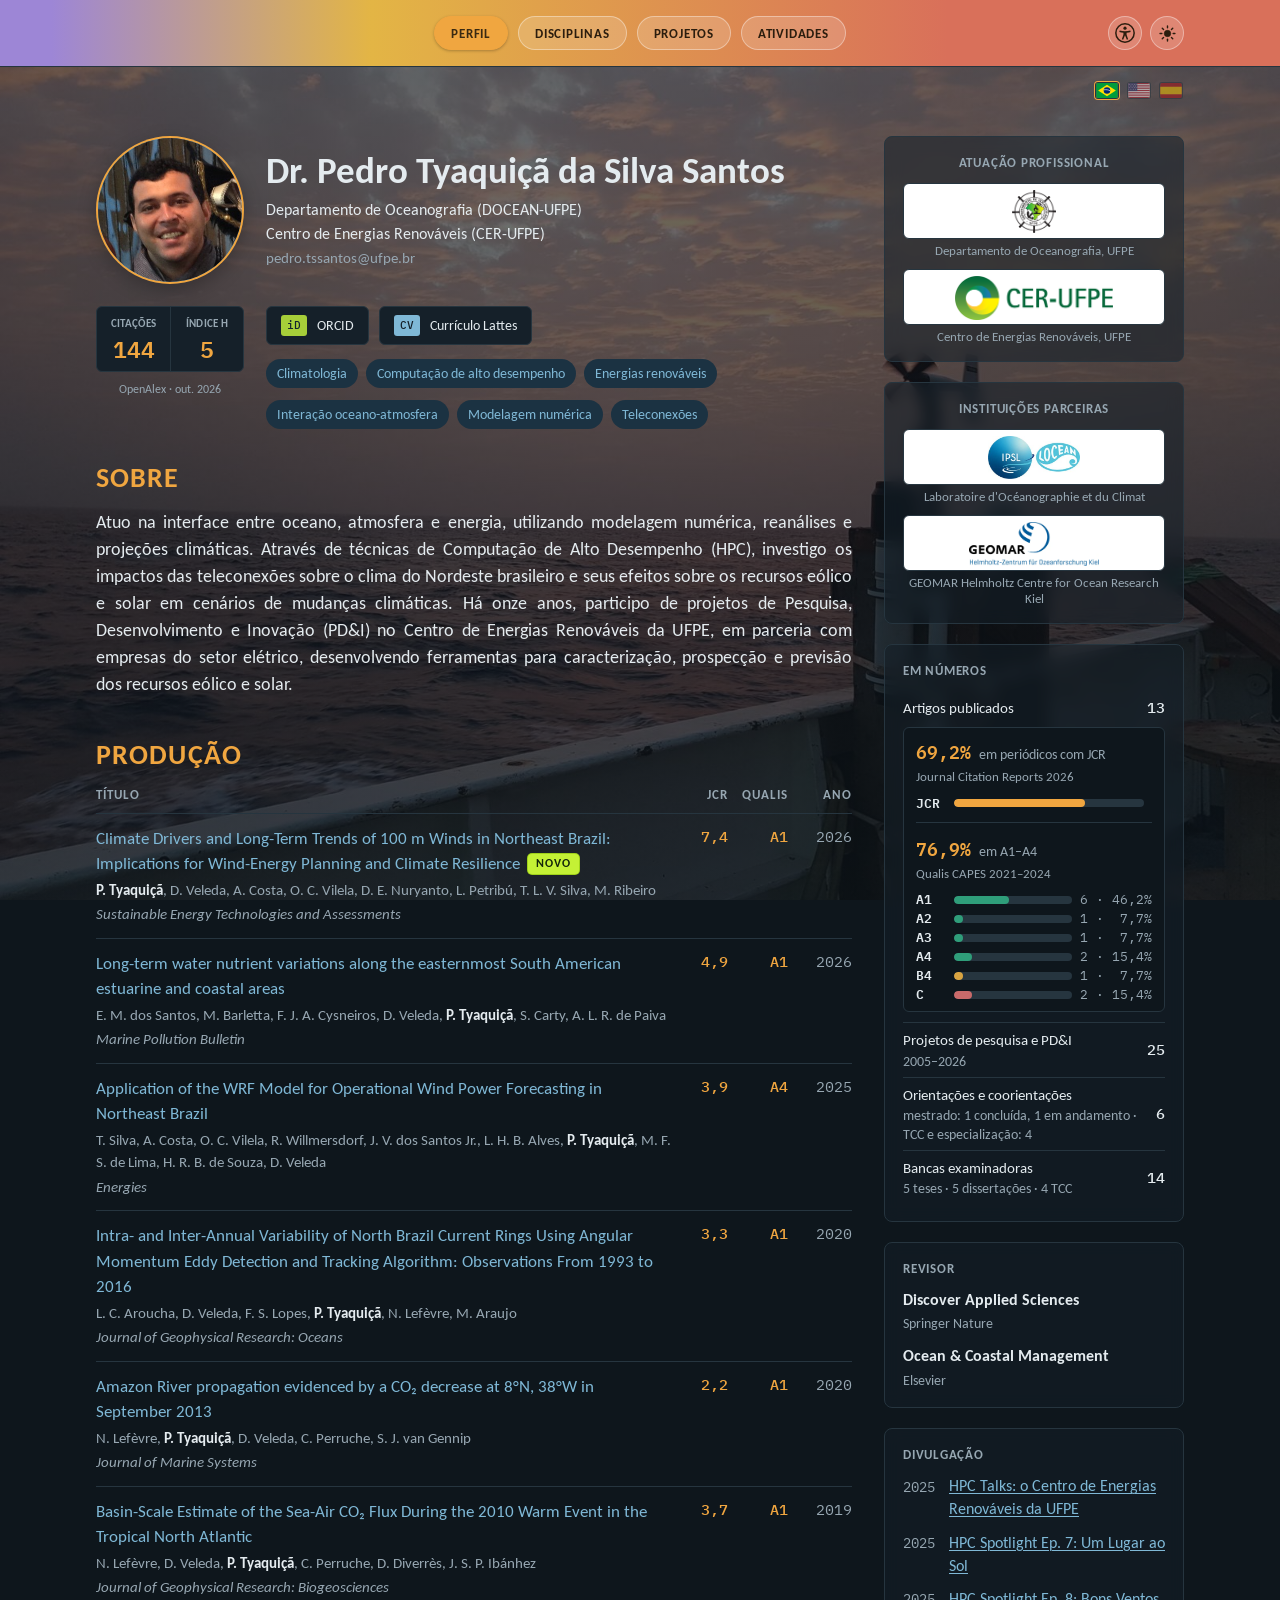
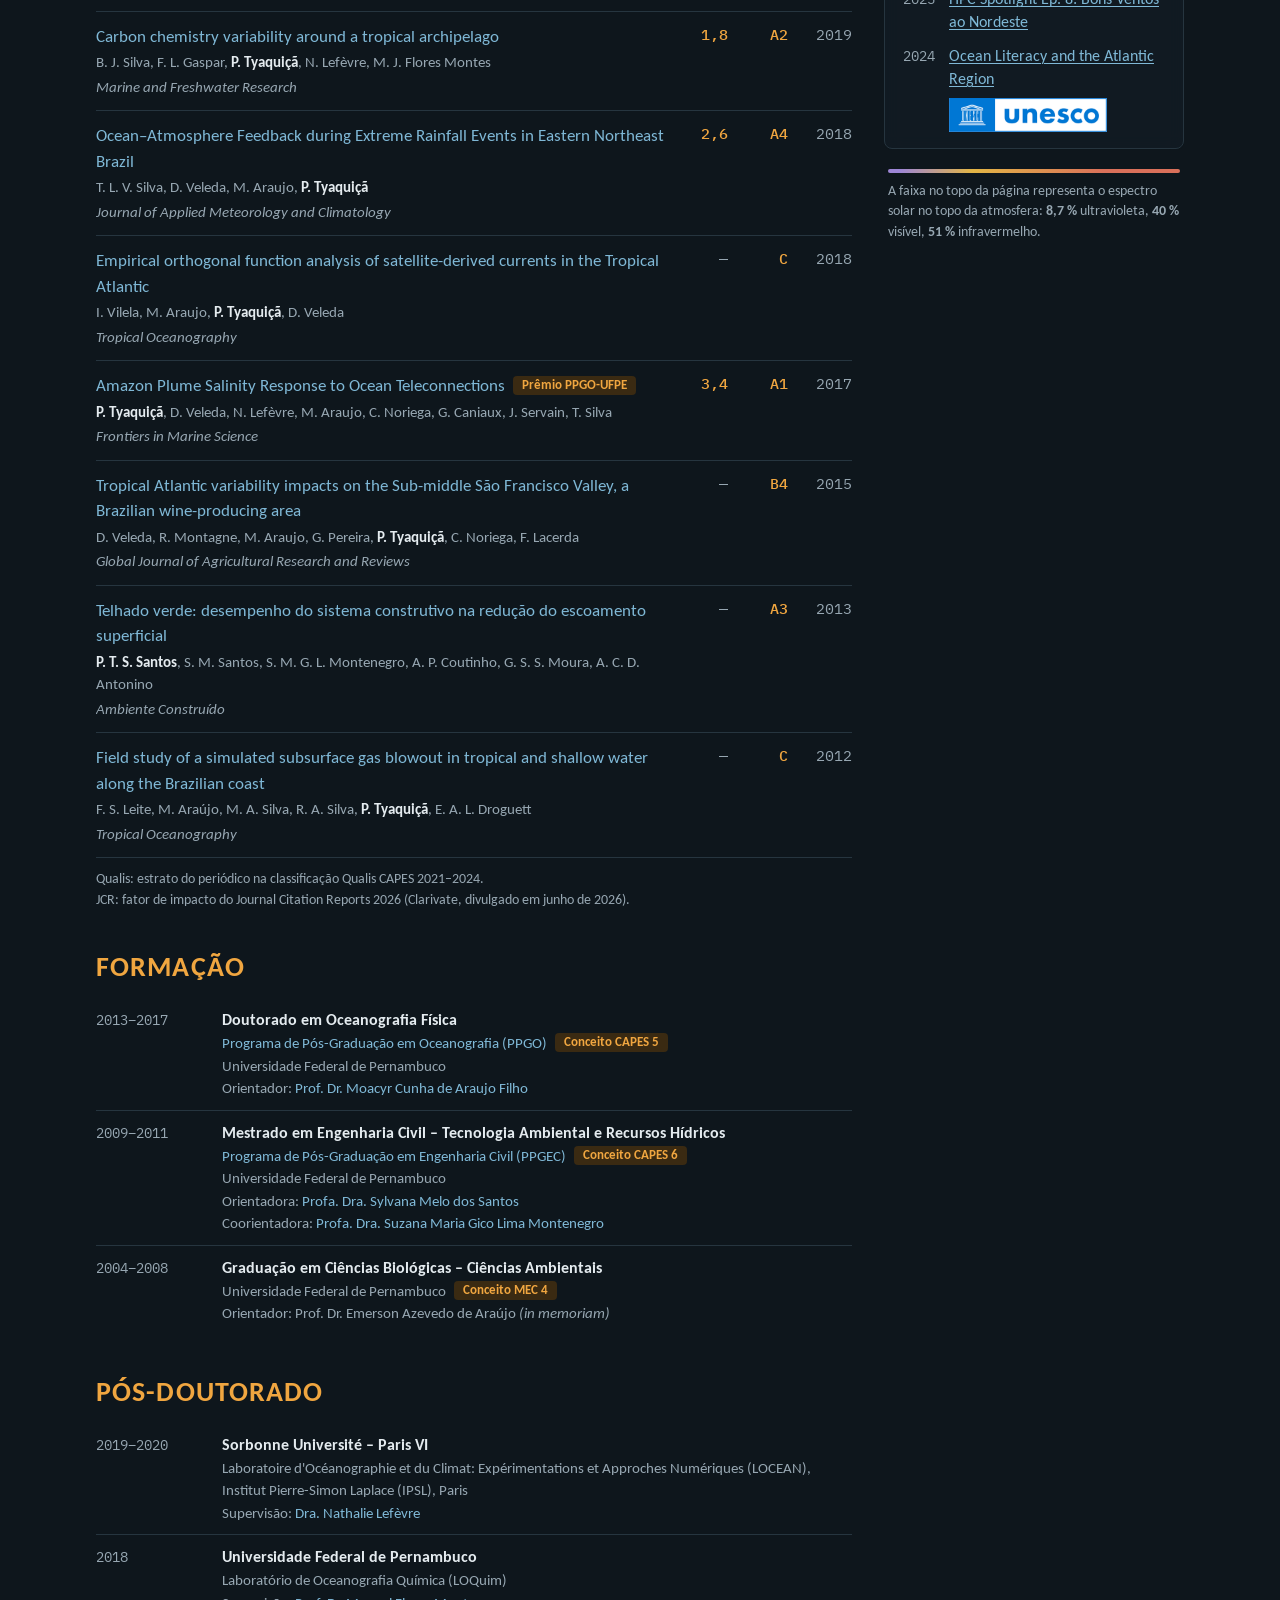
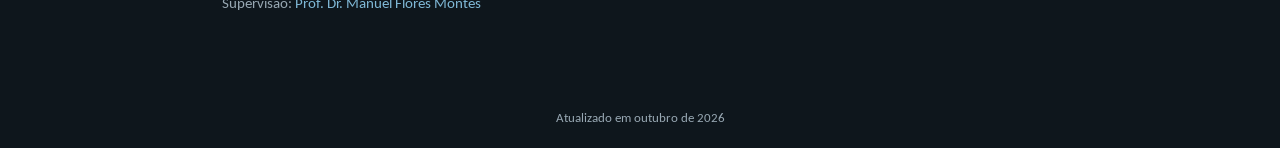
==== index.html @ 47ad3d4e "Perfil: título Dr. no nome Co-Authored-By: Claude Sonnet 5.5 <noreply@anthropic.com> Claude-Session:" ====
<!doctype html>
<html lang="pt-BR">
<head>
<meta charset="utf-8">
<meta name="viewport" content="width=device-width,initial-scale=1,viewport-fit=cover">
<meta name="description" content="Perfil acadêmico de Pedro Tyaquiçã: produção, disciplinas, projetos e atividades.">
<style>html{color-scheme:light}:root{padding-top:env(safe-area-inset-top,0px);padding-bottom:env(safe-area-inset-bottom,0px)}body{margin:0;font:14px system-ui,-apple-system,"Segoe UI",sans-serif}img{max-width:100%}[hidden]{display:none!important}</style>
<title>Pedro Tyaquiçã | UFPE</title>
<link rel="icon" type="image/svg+xml" href='data:image/svg+xml,<svg xmlns="http://www.w3.org/2000/svg" viewBox="0 0 64 64"><rect width="64" height="64" rx="14" fill="%230e161c"/><g stroke="%23f2a33a" stroke-width="4" stroke-linecap="round"><path d="M32 6v8M32 50v8M6 32h8M50 32h8M13.6 13.6l5.7 5.7M44.7 44.7l5.7 5.7M13.6 50.4l5.7-5.7M44.7 19.3l5.7-5.7"/></g><circle cx="32" cy="32" r="12" fill="%23f2a33a"/></svg>'>
<link rel="preconnect" href="https://fonts.googleapis.com">
<link rel="stylesheet" href="https://fonts.googleapis.com/css2?family=Carlito:ital,wght@0,400;0,700;1,400&family=IBM+Plex+Mono:wght@400;500&display=swap">
<style>
/* Layout: perfil acadêmico em duas colunas (conteúdo + coluna de números), barra superior com duas vistas; a faixa do espectro solar é a única marca visual. */
:root{
  --bg:#f5f7f8; --surface:#ffffff; --ink:#13222e; --muted:#566673; --line:#dbe2e6;
  --ocean:#14506e; --ocean-soft:#e3eef3; --sun:#b86a00; --sun-soft:#fbefdc;
  --uv:#6b4fa3; --vis:#d9a21b; --ir:#b8452e;
  --f-display:Calibri, Carlito, "Segoe UI", system-ui, sans-serif;
  --f-body:Calibri, Carlito, "Segoe UI", system-ui, sans-serif;
  --f-mono:"IBM Plex Mono", ui-monospace, "SFMono-Regular", Menlo, monospace;
}
@media (prefers-color-scheme: dark){:root:not([data-theme="light"]){
  --bg:#0e161c; --surface:#152029; --ink:#e4ebef; --muted:#97a7b2; --line:#26353f;
  --ocean:#7fb8d6; --ocean-soft:#1b3242; --sun:#f0a640; --sun-soft:#3a2a12;
  --uv:#9d86d6; --vis:#e3b545; --ir:#d9705a; color-scheme:dark}}
:root[data-theme="dark"]{
  --bg:#0e161c; --surface:#152029; --ink:#e4ebef; --muted:#97a7b2; --line:#26353f;
  --ocean:#7fb8d6; --ocean-soft:#1b3242; --sun:#f0a640; --sun-soft:#3a2a12;
  --uv:#9d86d6; --vis:#e3b545; --ir:#d9705a; color-scheme:dark}

*{box-sizing:border-box}
body{background:var(--bg);color:var(--ink);font-family:var(--f-body);font-size:16px;line-height:1.5}
/* plano de fundo: foto do anemômetro ao entardecer (Thalassa), sob véu da cor de fundo para manter a leitura */
html::before{content:"";position:fixed;inset:0;z-index:-1;pointer-events:none;background:linear-gradient(color-mix(in srgb,var(--bg) 58%,transparent),color-mix(in srgb,var(--bg) 72%,transparent)),url(imagens/pirata-fr29/10-vento.jpg) center/cover no-repeat}
:root[data-contrast="high"]::before{display:none}
@media print{html::before{display:none}}
body::before{content:"";position:fixed;inset:0 0 auto;height:env(safe-area-inset-top,0px);z-index:10;background:var(--surface)}
a{color:var(--ocean);text-decoration-thickness:1px;text-underline-offset:2px}
a:focus-visible,button:focus-visible{outline:2px solid var(--sun);outline-offset:2px;border-radius:3px}
.wrap{max-width:1120px;margin:0 auto;padding-left:max(16px,env(safe-area-inset-left,0px));padding-right:max(16px,env(safe-area-inset-right,0px))}

/* barra */
.bar{position:relative;z-index:5;background:linear-gradient(90deg,var(--uv) 0%,var(--uv) 4%,var(--vis) 29%,var(--ir) 74%,var(--ir) 100%);border-bottom:1px solid var(--line)}
.bar .spectrum{display:none}
.bar .wrap{padding-block:6px}
nav a,.theme-btn{box-shadow:0 1px 3px rgba(0,0,0,.25)}
.bar .wrap{position:relative;display:flex;align-items:center;justify-content:center;gap:20px;min-height:56px;flex-wrap:wrap}
.brand{font-family:var(--f-display);font-weight:600;font-size:17px;color:var(--ink);text-decoration:none;margin-right:auto}
.brand small{font-family:var(--f-body);font-weight:400;color:var(--muted);font-size:13px;margin-left:8px}
nav{display:flex;flex-wrap:wrap;justify-content:center;gap:8px 10px;padding-block:10px}
nav a{height:34px;display:inline-flex;align-items:center;padding:0 16px;line-height:1;border-radius:999px;border:1px solid transparent;background:var(--sun-soft);color:var(--sun);text-decoration:none;font-weight:700;font-size:13px;letter-spacing:.06em;text-transform:uppercase;transition:background .15s,border-color .15s,color .15s}
nav a:hover{border-color:var(--sun)}
nav a:not([aria-current="page"]){background:rgba(255,255,255,.16);border-color:rgba(255,255,255,.38);color:#2b1d0e;box-shadow:none}
nav a:not([aria-current="page"]):hover{background:rgba(255,255,255,.32);border-color:rgba(255,255,255,.6)}
nav a[aria-current="page"]{background:var(--sun);border-color:var(--sun);color:var(--sun-soft)}
nav a[aria-current="page"]:hover{color:var(--sun-soft)}
.spectrum{display:flex;height:8px;background:linear-gradient(90deg,var(--uv) 0%,var(--uv) 4%,var(--vis) 29%,var(--ir) 74%,var(--ir) 100%)}
.spectrum i{visibility:hidden}
.spectrum i{display:block}
.spectrum .uv{flex:8.7;background:var(--uv)} .spectrum .vis{flex:40;background:var(--vis)} .spectrum .ir{flex:51.3;background:var(--ir)}

main{padding-block:36px 64px}
@media (max-width:520px){main{padding-block:36px 48px}}
.grid{display:grid;grid-template-columns:minmax(0,1fr) 300px;gap:32px;align-items:start}
@media (max-width:860px){.grid{grid-template-columns:1fr}}
section+section{margin-top:36px}
h1,h2,h3{font-family:var(--f-display);text-wrap:balance;margin:0}
h2{font-size:21px;font-weight:600;padding-bottom:8px;margin-bottom:14px}
.eyebrow{font-size:11.5px;letter-spacing:.09em;text-transform:uppercase;color:var(--muted);font-weight:600}

/* cabeçalho do perfil */
.head{display:grid;grid-template-columns:148px minmax(0,1fr);column-gap:22px;row-gap:22px;align-items:start}
.avatar-col,.head-txt{display:contents}
.avatar{grid-column:1;grid-row:1;justify-self:center}
.head-name{grid-column:2;grid-row:1;min-width:0;align-self:center}
.cites-col{grid-column:1;grid-row:2;display:grid;gap:8px;justify-items:center;align-content:start}
.head-links{grid-column:2;grid-row:2;min-width:0}
.avatar{width:144px;height:144px;margin:2px;border-radius:50%;box-shadow:0 0 0 2px var(--sun),0 6px 18px 2px rgba(0,0,0,.25);background:var(--ocean);color:var(--surface);display:grid;place-items:center;font-family:var(--f-display);font-size:40px;font-weight:600;letter-spacing:.02em}
.head-txt{min-width:0}
.avatar{overflow:hidden}
.avatar img{width:100%;height:100%;object-fit:cover;display:block}

.cites{margin:0;display:grid;grid-template-columns:1fr 1fr;width:100%;border:1px solid var(--line);border-radius:6px;background:var(--surface)}
.cites div{display:grid;justify-items:center;gap:2px;padding:9px 8px 8px}
.cites div+div{border-left:1px solid var(--line)}
.cites dt{font-size:11px;letter-spacing:.03em;white-space:nowrap;text-transform:uppercase;color:var(--muted);font-weight:600}
.cites dd{margin:0;font-family:var(--f-mono);font-size:23px;font-weight:600;font-variant-numeric:tabular-nums;color:var(--sun);line-height:1.25}
.cites-src{font-size:12px;color:var(--muted);text-decoration:none}
.cites-src:hover{color:var(--ocean);text-decoration:underline}
.head h1{font-size:37px;font-weight:600;line-height:1.15}
.aff{color:var(--ink);margin-top:6px}
.verif{color:var(--muted);font-size:14.5px;margin-top:2px}
.chips{display:flex;flex-wrap:wrap;gap:6px 8px;margin-top:14px}
.chip{font-size:14px;color:var(--ocean);background:var(--ocean-soft);padding:3px 10px;border-radius:999px;text-decoration:none;border:1px solid transparent;transition:border-color .15s}
a.chip:hover{border-color:var(--ocean)}
.ids{display:flex;flex-wrap:wrap;gap:10px;margin-top:0}
section.about{margin-top:28px}
.ids .idbtn{justify-content:flex-start;min-width:0}
.ids .idbtn code{overflow:hidden;text-overflow:ellipsis;white-space:nowrap}
@media (max-width:620px){.ids{flex-wrap:wrap}}
.idbtn{display:inline-flex;align-items:center;gap:10px;padding:8px 14px;border:1px solid var(--line);border-radius:6px;background:var(--surface);text-decoration:none;color:var(--ink);font-size:14px;font-weight:500}
.idbtn:hover{border-color:var(--ocean)}
.idbtn .tag{font-family:var(--f-mono);font-size:11px;font-weight:500;padding:2px 6px;border-radius:3px;background:var(--ocean);color:var(--surface)}
.idbtn .tag.orcid{background:#a6ce39;color:#13222e}
.idbtn code{font-family:var(--f-mono);font-size:12.5px;color:var(--muted)}
@media (max-width:520px){.head{grid-template-columns:1fr;row-gap:16px}.avatar,.head-name,.cites-col,.head-links{grid-column:1;grid-row:auto}.avatar{order:1}.head-name{order:2}.cites-col{order:3}.head-links{order:4}.cites-col{justify-items:start;width:180px}.avatar{flex-basis:104px;width:104px;height:104px;font-size:30px;justify-self:start}.head h1{font-size:26.5px}}

.about{max-width:none}
.about p{margin:0 0 12px;font-size:18px;line-height:1.5;text-align:justify;hyphens:auto;-webkit-hyphens:auto}

/* publicações */
.pubs{width:100%;border-collapse:collapse}
.pubs th{font-size:12.5px;letter-spacing:.08em;text-transform:uppercase;color:var(--muted);text-align:left;font-weight:600;padding:0 0 8px;border-bottom:1px solid var(--line)}
.pubs th.yr,.pubs td.yr{text-align:right;width:64px}
.pubs th.jcr,.pubs td.jcr{text-align:right;width:56px}
.pubs td.jcr{font-family:var(--f-mono);font-variant-numeric:tabular-nums;font-weight:500;color:var(--sun);font-size:15px;padding-left:12px}
.nojcr{color:var(--muted);font-weight:400}
.jcr-note{font-size:14px;color:var(--muted);margin:10px 0 0}
.pubs td{padding:12px 0;border-bottom:1px solid var(--line);vertical-align:top}
.pubs td.yr{font-family:var(--f-mono);font-variant-numeric:tabular-nums;color:var(--muted);font-size:15px;padding-left:12px}
.pt{font-weight:500;color:var(--ocean);text-decoration:none;font-size:17px}
.pt:hover{text-decoration:underline}
.pa,.pv{font-size:15px;color:var(--muted);margin-top:2px}
.pa b{color:var(--ink);font-weight:600}
.pv em{font-style:italic}
.doi{font-family:var(--f-mono);font-size:13px;color:var(--muted);text-decoration:none}
.doi:hover{color:var(--ocean);text-decoration:underline}
.badge.new{background:#c4f135;color:#14260a;font-weight:700;box-shadow:0 0 0 1px #9fd11a;font-size:11.5px;letter-spacing:.08em;padding:2px 8px}
@media (prefers-reduced-motion:no-preference){.badge.new{animation:blinkNew 1.4s steps(1,end) infinite}}
@keyframes blinkNew{0%{background:#c4f135;color:#14260a}50%{background:#14260a;color:#c4f135}}
.btn-fotos{justify-self:start;display:inline-block;margin-top:4px;font-size:11px;font-weight:600;letter-spacing:.04em;text-transform:uppercase;text-decoration:none;padding:1px 8px;border-radius:999px;background:var(--sun-soft);color:var(--sun)}
.btn-fotos:hover,.btn-fotos:focus-visible{background:var(--sun);color:var(--surface)}
.badge{display:inline-block;font-size:12.5px;line-height:1.35;font-weight:600;color:var(--sun);background:var(--sun-soft);padding:1px 9px;border-radius:4px;margin-left:8px;vertical-align:2px;white-space:nowrap}

/* lateral */
aside{display:grid;gap:20px}
.box{background:var(--surface);border:1px solid var(--line);border-radius:8px;padding:16px 18px}
aside .box{background:color-mix(in srgb,var(--surface) 55%,transparent);-webkit-backdrop-filter:blur(8px);backdrop-filter:blur(8px)}
:root[data-contrast="high"] aside .box{background:var(--surface);-webkit-backdrop-filter:none;backdrop-filter:none}
main .course,main .plan,main .pstats div,main .plan-nav button{background:color-mix(in srgb,var(--surface) 55%,transparent);-webkit-backdrop-filter:blur(8px);backdrop-filter:blur(8px)}
main .plan-nav button[aria-pressed="true"],main .plan-nav button[aria-selected="true"],main .plan-nav button.on,main .plan-nav button.active{background:color-mix(in srgb,var(--surface) 80%,transparent)}
:root[data-contrast="high"] main .course,:root[data-contrast="high"] main .plan,:root[data-contrast="high"] main .pstats div,:root[data-contrast="high"] main .plan-nav button{background:var(--surface);-webkit-backdrop-filter:none;backdrop-filter:none}
.box h3{font-family:var(--f-body);font-size:13px;letter-spacing:.06em;text-transform:uppercase;color:var(--muted);font-weight:600;margin-bottom:10px}
.nums{width:100%;border-collapse:collapse;font-size:15px}
.nums td{padding:6px 0;border-top:1px solid var(--line)}
.nums tr:first-child td{border-top:0}
.nums td.n{text-align:right;font-family:var(--f-mono);font-variant-numeric:tabular-nums;font-weight:500;color:var(--ink)}
.nums .d{color:var(--muted);font-size:13.5px;display:block;padding-top:1px;line-height:1.35}
.orgs{display:grid;grid-template-columns:repeat(2,minmax(0,1fr));gap:10px}
.org{display:grid;gap:4px;align-content:start;min-width:0;text-decoration:none;color:inherit}
.org-wide{grid-column:1 / -1}
.orgs-stack{grid-template-columns:1fr}
.org .logo{transition:border-color .15s}
a.org:hover .logo{border-color:var(--ocean)}
a.org:hover span{color:var(--ocean)}
.org .logo{height:56px;border:1px solid var(--line);border-radius:6px;display:grid;place-items:center;font-family:var(--f-mono);font-size:12.5px;font-weight:500;color:var(--ocean);background:var(--bg);padding:6px;text-align:center}
.org .logo.has-img{background:#ffffff}
.org .logo img{max-height:44px;max-width:100%;object-fit:contain}
.org span{font-size:12.5px;color:var(--muted);line-height:1.3;text-align:center}
.box:has(.orgs) h3{text-align:center}
.spec-note{font-size:14px;color:var(--muted);margin:0;padding-inline:4px;line-height:1.45}
.spec-mini{display:block;height:4px;border-radius:2px;margin-bottom:8px;background:linear-gradient(90deg,var(--uv) 0%,var(--uv) 4%,var(--vis) 29%,var(--ir) 74%,var(--ir) 100%)}
.spec-note b{font-weight:600}
.list{list-style:none;margin:0;padding:0;display:grid;gap:10px;font-size:15.5px}
.list li{display:grid;grid-template-columns:auto 1fr;gap:2px 14px;align-items:baseline}
.list .y{font-family:var(--f-mono);font-size:13.5px;color:var(--muted);font-variant-numeric:tabular-nums;min-width:0}
.list .s{color:var(--muted);font-size:14px;grid-column:2}

.tl{list-style:none;margin:0;padding:0;display:grid;gap:0}
.tl li{display:grid;grid-template-columns:110px minmax(0,1fr);gap:16px;padding:10px 0;border-top:1px solid var(--line)}
.tl li:first-child{border-top:0}
.tl .y{font-family:var(--f-mono);font-size:14px;color:var(--muted);font-variant-numeric:tabular-nums;padding-top:2px}
.tl b{font-weight:600}
.tl a.sup{color:var(--ocean);text-decoration:none}
.tl a.sup:hover{text-decoration:underline}
.tl span{display:block;color:var(--muted);font-size:15px}
@media (max-width:520px){.tl li{grid-template-columns:1fr;gap:2px}}

/* disciplinas */
.intro{max-width:70ch;color:var(--muted);margin:-4px 0 18px}
.courses{display:grid;grid-template-columns:minmax(0,1fr);gap:16px;align-items:start}
@media (max-width:760px){.courses{grid-template-columns:1fr}}
.course{background:var(--surface);border:1px solid var(--line);border-radius:8px;padding:18px 20px;display:flex;flex-direction:column;gap:10px;min-width:0}
.ctop{display:flex;justify-content:space-between;gap:12px;align-items:baseline;flex-wrap:wrap}
.code{font-family:var(--f-mono);font-size:12.5px;font-weight:500;color:var(--ocean)}
.ch{font-family:var(--f-mono);font-size:12px;color:var(--muted)}
.course h3{font-size:19px;font-weight:600;line-height:1.25}
.where{font-size:13px;color:var(--muted)}
.lbl{font-size:12px;letter-spacing:.09em;text-transform:uppercase;color:var(--muted);font-weight:600;margin-bottom:3px}
.course p{margin:0;font-size:16px}
.terms{display:flex;flex-wrap:wrap;gap:6px}
.term{font-family:var(--f-mono);font-size:13px;padding:2px 8px;border:1px solid var(--line);border-radius:4px;color:var(--ink);font-variant-numeric:tabular-nums}
.refs{margin:0;padding-left:18px;font-size:15px;color:var(--muted);display:grid;gap:4px}
.refs i{color:var(--ink)}
.ext{display:grid;gap:0}
.ext li{list-style:none}
.ext-list{margin:0;padding:0}
.ext-list li{display:grid;grid-template-columns:minmax(0,1fr) auto;gap:4px 16px;padding:12px 0;border-top:1px solid var(--line);list-style:none}
.ext-list li:first-child{border-top:0}
.ext-list b{font-weight:600}
.ext-list span{color:var(--muted);font-size:13.5px;grid-column:1}
.ext-list .ch{grid-row:1 / span 2;grid-column:2;align-self:center}

/* planos de aula */
.plans{display:grid;grid-template-columns:260px minmax(0,1fr);gap:24px;align-items:start}
@media (max-width:820px){.plans{grid-template-columns:1fr}}
.plan-nav{display:grid;gap:6px}
.plan-nav button{all:unset;cursor:pointer;display:grid;gap:2px;padding:12px 14px;border-radius:6px;border:1px solid var(--line);background:var(--surface);font-size:14px;font-weight:500;color:var(--ink);line-height:1.3}
.plan-nav button span{font-size:12px;color:var(--muted);font-weight:400}
.plan-nav button[aria-selected="true"]{border-color:var(--sun);box-shadow:inset 3px 0 0 var(--sun)}
.plan-nav button:focus-visible{outline:2px solid var(--sun);outline-offset:2px}
.plan{background:var(--surface);border:1px solid var(--line);border-radius:8px;padding:22px 24px;display:grid;gap:18px;min-width:0}
.plan h3{font-size:23px;font-weight:600;line-height:1.2}
.thread{font-size:14.5px;color:var(--ink);background:var(--ocean-soft);border-radius:6px;padding:12px 14px}
.thread b{color:var(--ocean)}
.items{margin:0;padding:0;list-style:none;display:grid;gap:10px;counter-reset:it}
.items li{display:grid;grid-template-columns:30px minmax(0,1fr);gap:10px;font-size:14.5px}
.items li::before{counter-increment:it;content:counter(it,upper-roman);font-family:var(--f-mono);font-size:12.5px;color:var(--sun);font-weight:500;padding-top:2px}
.two{display:grid;grid-template-columns:repeat(2,minmax(0,1fr));gap:18px}
@media (max-width:640px){.two{grid-template-columns:1fr}}
.eq{font-family:var(--f-mono);font-size:13px;display:grid;gap:6px}
.eq div{padding:6px 10px;border-left:2px solid var(--line);overflow-x:auto;white-space:nowrap}
.objs{margin:0;padding-left:18px;font-size:14.5px;display:grid;gap:4px}

.pstats{display:grid;grid-template-columns:repeat(4,minmax(0,1fr));gap:12px;max-width:760px}
@media (max-width:640px){.pstats{grid-template-columns:repeat(2,minmax(0,1fr))}}
.pstats div{background:var(--surface);border:1px solid var(--line);border-radius:8px;padding:12px 14px;display:grid;gap:2px}
.pstats b{font-family:var(--f-mono);font-size:24px;font-weight:500;font-variant-numeric:tabular-nums;color:var(--ocean)}
.pstats span{font-size:14px;color:var(--muted)}
.plist{list-style:none;margin:0;padding:0}
.plist li{display:grid;grid-template-columns:110px minmax(0,1fr);gap:4px 18px;padding:14px 0;border-top:1px solid var(--line)}
.plist li:first-child{border-top:0}
.plist .pv-y{font-family:var(--f-mono);font-size:14px;color:var(--muted);font-variant-numeric:tabular-nums;padding-top:2px}
.plist .pv-b{min-width:0;display:grid;gap:4px}
.plist .pv-t{font-weight:600;font-size:17px;line-height:1.35}
.plist .pv-t a{color:var(--ocean);text-decoration:none}
.plist .pv-t a:hover{text-decoration:underline}
.plist .pv-t small{font-family:var(--f-mono);font-weight:500;font-size:13px;color:var(--ocean);margin-right:6px}
.plist .pv-m{display:flex;flex-wrap:wrap;gap:6px 14px;font-size:14.5px;color:var(--muted)}
.plist .pv-m b{font-weight:600;color:var(--ink)}
.pill{font-size:11px;font-weight:600;letter-spacing:.04em;text-transform:uppercase;padding:1px 8px;border-radius:999px;background:var(--sun-soft);color:var(--sun);align-self:center}
@media (max-width:520px){.plist li{grid-template-columns:1fr}}
h3 .more{float:right;font-size:11.5px;letter-spacing:.02em;text-transform:none;font-weight:600;color:var(--ocean);text-decoration:none}
h3 .more:hover{text-decoration:underline}
.sticky-aside{position:sticky;top:24px}
@media (max-width:860px){.sticky-aside{position:static}}
.theme-btn{position:relative;display:inline-flex;align-items:center;gap:8px;padding:7px 14px;border-radius:999px;border:1px solid transparent;background:var(--sun-soft);color:var(--sun);font:inherit;font-size:12px;font-weight:700;letter-spacing:.06em;text-transform:uppercase;cursor:pointer}
.theme-btn:hover{border-color:var(--sun)}
.theme-btn{width:34px;height:34px;padding:0;justify-content:center}
.theme-btn svg{width:17px;height:17px;fill:currentColor;stroke:currentColor}
.theme-btn .i-moon{stroke:none}
.theme-btn .i-moon{display:none}
:root[data-theme="light"] .theme-btn .i-moon{display:block}
:root[data-theme="light"] .theme-btn .i-sun{display:none}
.theme-btn .lbl{position:absolute;width:1px;height:1px;overflow:hidden;clip:rect(0 0 0 0);white-space:nowrap}
@media (max-width:760px){.bar .wrap{flex-direction:column;gap:0;padding-bottom:8px}}
:root{--fz:1}
main.view,footer{zoom:var(--fz)}
.tools{position:absolute;right:max(16px,env(safe-area-inset-right,0px));top:50%;transform:translateY(-50%);display:flex;gap:8px;align-items:center}
.a11y{position:relative}
.a11y-btn{display:inline-flex;align-items:center;justify-content:center;width:34px;height:34px;padding:0;border-radius:999px;border:1px solid transparent;background:var(--sun-soft);color:var(--sun);font:inherit;font-size:12px;font-weight:700;letter-spacing:.06em;text-transform:uppercase;cursor:pointer;box-shadow:0 1px 3px rgba(0,0,0,.25)}
.a11y-btn svg{width:20px;height:20px;fill:currentColor}
.a11y-btn:hover,.a11y-btn[aria-expanded="true"]{border-color:var(--sun)}
.a11y-panel{position:absolute;top:calc(100% + 10px);right:0;z-index:20;min-width:240px;background:var(--surface);border:1px solid var(--line);border-radius:10px;padding:12px;display:grid;gap:8px;box-shadow:0 8px 24px rgba(0,0,0,.3)}
.a11y-panel[hidden]{display:none}
.a11y-row{display:flex;align-items:center;gap:6px}
.a11y-lbl{font-size:12px;font-weight:700;letter-spacing:.06em;text-transform:uppercase;color:var(--muted);margin-right:auto}
.a11y-panel button{font:inherit;font-size:14px;font-weight:600;color:var(--ink);background:var(--bg);border:1px solid var(--line);border-radius:6px;padding:7px 10px;cursor:pointer}
.a11y-row button{min-width:40px}
.a11y-panel button:hover{border-color:var(--ocean)}
.a11y-opt{text-align:left;display:flex;justify-content:space-between;align-items:center}
.a11y-opt::after{content:"Desligado";font-size:11px;font-weight:700;letter-spacing:.05em;text-transform:uppercase;color:var(--muted)}
.a11y-opt[aria-pressed="true"]{border-color:var(--ocean);background:var(--ocean-soft)}
.a11y-opt[aria-pressed="true"]::after{content:"Ligado";color:var(--ocean)}
.a11y-note{margin:0;font-size:12.5px;color:var(--muted)}
.speaking{outline:3px solid var(--sun);outline-offset:4px;border-radius:4px}
:root[data-contrast="high"][data-theme]{--bg:#000;--surface:#000;--ink:#fff;--muted:#f0f0f0;--line:#fff;--ocean:#ffe14d;--ocean-soft:#262000;--sun:#ffe14d;--sun-soft:#000;color-scheme:dark}
:root[data-contrast="high"] a{text-decoration:underline !important}
:root[data-contrast="high"] nav a,:root[data-contrast="high"] .a11y-btn,:root[data-contrast="high"] .theme-btn{border-color:#ffe14d}
:root[data-contrast="high"] .chip,:root[data-contrast="high"] .badge,:root[data-contrast="high"] .term,:root[data-contrast="high"] .pill{border:1px solid currentColor}
@media (max-width:760px){.tools{position:static;transform:none;margin-top:4px}.a11y-panel{right:auto;left:50%;transform:translateX(-50%)}}
.a11y-btn,.theme-btn{background:rgba(255,255,255,.16);border:1px solid rgba(255,255,255,.38);color:#2b1d0e;box-shadow:none;transition:background .15s,border-color .15s,color .15s}
.a11y-btn:hover,.theme-btn:hover{background:rgba(255,255,255,.32);border-color:rgba(255,255,255,.6)}
.a11y-btn[aria-expanded="true"]{background:rgba(255,255,255,.32);border-color:rgba(255,255,255,.6)}
.langbar{display:flex;justify-content:flex-end;padding-block:14px 0}
.langs{display:flex;gap:6px}
.lang{padding:0;border:2px solid transparent;border-radius:4px;background:none;cursor:pointer;line-height:0;opacity:.55;transition:opacity .15s,border-color .15s}
.lang svg{width:22px;height:15px;display:block;border-radius:2px;box-shadow:0 0 0 1px var(--line)}
.lang:hover{opacity:.9}
.lang[aria-pressed="true"]{opacity:1;border-color:var(--sun)}
:root[lang="en"] .a11y-opt::after{content:"Off"}:root[lang="en"] .a11y-opt[aria-pressed="true"]::after{content:"On"}
:root[lang="es"] .a11y-opt::after{content:"Apagado"}:root[lang="es"] .a11y-opt[aria-pressed="true"]::after{content:"Encendido"}
.dpill{font-size:11px;font-weight:700;letter-spacing:.05em;text-transform:uppercase;padding:2px 9px;border-radius:999px}
.pill-ob{background:var(--ocean-soft);color:var(--ocean)}
.pill-el{background:var(--sun-soft);color:var(--sun)}
.dmeta{display:flex;flex-wrap:wrap;gap:4px 14px;font-family:var(--f-mono);font-size:13px;color:var(--muted)}
.dpre{font-size:14.5px;color:var(--muted)}
.course .terms{margin-top:-4px}.dpre .lbl{display:inline;margin-right:6px}
.course p{text-align:justify;hyphens:auto}
.course details{border-top:1px solid var(--line);padding-top:8px}
.course summary{cursor:pointer;font-size:13px;font-weight:700;letter-spacing:.06em;text-transform:uppercase;color:var(--ocean);list-style:none}
.course summary::-webkit-details-marker{display:none}
.course summary::before{content:"+ ";font-family:var(--f-mono)}
.course details[open] summary::before{content:"− "}
.course details[open] summary{margin-bottom:8px}
.dcp{margin:0;padding-left:20px;font-size:15.5px;display:grid;gap:5px}
.course .refs{margin-bottom:8px}
.sec-logo{display:flex;align-items:center;gap:14px}
.sec-logo img{width:56px;height:56px;flex:0 0 56px}
.sec-logo img.logo-bg{background:#fff;border-radius:50%;padding:3px;object-fit:contain}
.pgroup{display:grid;gap:12px}
.pgroup+.pgroup{margin-top:28px}
.ptitle{font-family:var(--f-body);font-size:14px;font-weight:700;letter-spacing:.08em;text-transform:uppercase;color:var(--sun);display:flex;align-items:center;gap:12px;margin:0}

.dl-box ol.dl-list{list-style:none;margin:0;padding:0;display:grid;gap:8px}
.dl-list li{display:grid;grid-template-columns:auto minmax(0,1fr) auto;gap:4px 12px;align-items:center;padding:8px 0;border-top:1px solid var(--line)}
.dl-list li:first-child{border-top:0}
.dl-n{font-family:var(--f-mono);font-size:13px;color:var(--muted);white-space:nowrap}
.dl-t{font-size:15.5px;line-height:1.35}
.dl-btn{display:inline-flex;align-items:center;gap:6px;height:30px;padding:0 12px;border-radius:999px;background:var(--sun-soft);color:var(--sun);font-size:12px;font-weight:700;letter-spacing:.06em;text-transform:uppercase;text-decoration:none;border:1px solid transparent}
.dl-btn:hover{border-color:var(--sun)}
.dl-btn svg{width:15px;height:15px}
.dl-msg{display:block;font-size:12.5px;color:var(--muted)}
.dl-msg:empty{display:none}
@media (max-width:560px){.dl-list li{grid-template-columns:minmax(0,1fr) auto}.dl-n{grid-column:1 / -1}}
.grid.grid-full{grid-template-columns:minmax(0,1fr)}
.pubs th.ql,.pubs td.ql{text-align:right;width:60px}
.pubs td.ql{font-family:var(--f-mono);font-weight:500;color:var(--sun);font-size:15px;padding-left:12px}
.nums tr.qrow td{border-top:0;padding:2px 0 10px}
.qchart{background:var(--bg);border:1px solid var(--line);border-radius:6px;padding:10px 12px}
.qb-h{display:flex;align-items:baseline;gap:8px}
.qb-s{font-size:13px;color:var(--muted);margin:2px 0 10px}
.qb-h b{font-family:var(--f-mono);font-size:18px;font-weight:600;color:var(--sun)}
.qb-h span{font-size:14px;color:var(--muted)}
.qb{list-style:none;margin:0;padding:0;display:grid;gap:6px}
.qb li{display:grid;grid-template-columns:30px minmax(0,1fr) auto;align-items:center;gap:8px;font-size:13px;line-height:1}
.qb-l{font-family:var(--f-mono);font-weight:600;color:var(--ink)}
.qb-v{font-family:var(--f-mono);color:var(--muted);text-align:left;min-width:7.5ch;font-variant-numeric:tabular-nums;white-space:nowrap}
.qb-bar{height:8px;border-radius:999px;background:var(--line);overflow:hidden}
.qb-bar i{display:block;height:100%;border-radius:999px}
.qb-sep{height:1px;background:var(--line);margin:12px 0}
.qb-j{background:var(--sun)}
.qb-a{background:#2f9e7a}.qb-b{background:#d9a441}.qb-c{background:#c96a6a}
.list.noyr li{grid-template-columns:1fr}
.list.noyr .s{grid-column:1}
.chip-br{flex-basis:100%;height:0;margin-top:-6px}
.tl span .badge{display:inline-block;color:var(--sun);font-size:12.5px}
.badge.b-ocean{color:var(--ocean);background:var(--ocean-soft)}
.list .badge{font-size:12px;margin-left:6px}
.unesco-btn{display:block;width:max-content;margin-top:8px;line-height:0;border-radius:4px;transition:opacity .15s,box-shadow .15s}
.unesco-btn img{height:34px;width:auto;display:block;border-radius:0}
footer{padding-block:20px;color:var(--muted);font-size:13px}
footer .wrap{display:flex;justify-content:center}
@media (prefers-reduced-motion:no-preference){.view{animation:in .25s ease-out}@keyframes in{from{opacity:.4;transform:translateY(4px)}to{opacity:1;transform:none}}}
</style>
</head>
<body>

<script>
(function(){var t='dark';try{localStorage.removeItem('tema');var v=sessionStorage.getItem('tema');if(v==='light'||v==='dark')t=v;}catch(e){}document.documentElement.setAttribute('data-theme',t);try{if(localStorage.getItem('contraste')==='high')document.documentElement.setAttribute('data-contrast','high');var z=parseFloat(localStorage.getItem('zoom'));if(z>=0.85&&z<=1.5)document.documentElement.style.setProperty('--fz',z);}catch(e){}})();
</script>

<header class="bar">
  <div class="spectrum" aria-hidden="true"><i class="uv"></i><i class="vis"></i><i class="ir"></i></div>
  <div class="wrap">
    <nav aria-label="Seções">
      <a href="#perfil" data-view="perfil" aria-current="page">Perfil</a>
      <a href="#disciplinas" data-view="disciplinas">Disciplinas</a>
      <a href="#projetos" data-view="projetos">Projetos</a>
      <a href="#tecnicos" data-view="tecnicos">Atividades</a>
    </nav>
    <div class="tools">
    <div class="a11y">
      <button type="button" class="a11y-btn" id="a11y-btn" aria-expanded="false" aria-controls="a11y-panel" aria-label="Acessibilidade" title="Acessibilidade"><svg viewBox="0 0 24 24" aria-hidden="true"><circle cx="12" cy="12" r="11" fill="none" stroke="currentColor" stroke-width="1.8"/><circle cx="12" cy="6.2" r="1.9"/><path d="M5.6 9.1c2.1.6 4.2.9 6.4.9s4.3-.3 6.4-.9l.4 1.6c-1.6.5-3.2.8-4.9.9v2.4l1.9 5.6-1.6.6-2.2-5.4-2.2 5.4-1.6-.6 1.9-5.6v-2.4c-1.7-.1-3.3-.4-4.9-.9z"/></svg></button>
      <div class="a11y-panel" id="a11y-panel" role="group" aria-label="Opções de acessibilidade" hidden>
        <div class="a11y-row"><span class="a11y-lbl">Texto</span><button type="button" id="fz-minus" aria-label="Diminuir texto">A−</button><button type="button" id="fz-reset" aria-label="Tamanho padrão do texto">A</button><button type="button" id="fz-plus" aria-label="Aumentar texto">A+</button></div>
        <button type="button" class="a11y-opt" id="contrast-btn" aria-pressed="false">Alto contraste</button>
        <button type="button" class="a11y-opt" id="speak-btn" aria-pressed="false">Ouvir página</button>
        <p class="a11y-note" id="speak-note" hidden>Seu navegador não oferece leitura em voz alta. Use o leitor de tela do sistema (NVDA, VoiceOver ou TalkBack).</p>
      </div>
    </div>
    <button type="button" class="theme-btn" id="theme-btn" aria-label="Alternar tema claro e escuro"><svg class="i-moon" viewBox="0 0 24 24" aria-hidden="true"><path d="M20.5 14.6A8.5 8.5 0 0 1 9.4 3.5a8.5 8.5 0 1 0 11.1 11.1z"/></svg><svg class="i-sun" viewBox="0 0 24 24" aria-hidden="true"><circle cx="12" cy="12" r="4.5"/><g stroke-width="2" stroke-linecap="round"><line x1="12" y1="1.5" x2="12" y2="4"/><line x1="12" y1="20" x2="12" y2="22.5"/><line x1="1.5" y1="12" x2="4" y2="12"/><line x1="20" y1="12" x2="22.5" y2="12"/><line x1="4.6" y1="4.6" x2="6.4" y2="6.4"/><line x1="17.6" y1="17.6" x2="19.4" y2="19.4"/><line x1="4.6" y1="19.4" x2="6.4" y2="17.6"/><line x1="17.6" y1="6.4" x2="19.4" y2="4.6"/></g></svg><span class="lbl"></span></button>
    </div>
  </div>
</header>

<div class="wrap langbar">
  <div class="langs" role="group" aria-label="Idioma">
    <button type="button" class="lang" data-lang="pt" aria-pressed="true" aria-label="Português" title="Português"><svg viewBox="0 0 30 21" aria-hidden="true"><rect width="30" height="21" fill="#009c3b"/><path d="M15 2.4 27.4 10.5 15 18.6 2.6 10.5z" fill="#ffdf00"/><circle cx="15" cy="10.5" r="4.6" fill="#002776"/><path d="M10.6 9.6c3-.6 6.2-.2 8.9 1.4" stroke="#fff" stroke-width=".9" fill="none"/></svg></button>
    <button type="button" class="lang" data-lang="en" aria-pressed="false" aria-label="English" title="English"><svg viewBox="0 0 30 21" aria-hidden="true"><rect width="30" height="21" fill="#fff"/><g fill="#b22234"><rect width="30" height="1.62"/><rect y="3.23" width="30" height="1.62"/><rect y="6.46" width="30" height="1.62"/><rect y="9.69" width="30" height="1.62"/><rect y="12.92" width="30" height="1.62"/><rect y="16.15" width="30" height="1.62"/><rect y="19.38" width="30" height="1.62"/></g><rect width="12.6" height="11.3" fill="#3c3b6e"/><g fill="#fff"><circle cx="2.1" cy="2" r=".55"/><circle cx="5.3" cy="2" r=".55"/><circle cx="8.5" cy="2" r=".55"/><circle cx="11" cy="2" r=".55"/><circle cx="3.7" cy="4.2" r=".55"/><circle cx="6.9" cy="4.2" r=".55"/><circle cx="10" cy="4.2" r=".55"/><circle cx="2.1" cy="6.4" r=".55"/><circle cx="5.3" cy="6.4" r=".55"/><circle cx="8.5" cy="6.4" r=".55"/><circle cx="11" cy="6.4" r=".55"/><circle cx="3.7" cy="8.6" r=".55"/><circle cx="6.9" cy="8.6" r=".55"/><circle cx="10" cy="8.6" r=".55"/></g></svg></button>
    <button type="button" class="lang" data-lang="es" aria-pressed="false" aria-label="Español" title="Español"><svg viewBox="0 0 30 21" aria-hidden="true"><rect width="30" height="21" fill="#aa151b"/><rect y="5.25" width="30" height="10.5" fill="#f1bf00"/></svg></button>
  </div>
</div>

<!-- ===================== PERFIL ===================== -->
<main class="wrap view" id="v-perfil">
  <div class="grid">
    <div style="min-width:0">
      <section>
        <div class="head">
          <div class="avatar-col">
            <div class="avatar"><img src="[data-uri]" alt="Foto de Pedro Tyaquiçã"></div>
            <div class="cites-col">
            <dl class="cites">
              <div><dt>Citações</dt><dd>144</dd></div>
              <div><dt>Índice h</dt><dd>5</dd></div>
            </dl>
            <a class="cites-src" href="https://openalex.org/authors/orcid:0000-0002-7014-542X" target="_blank" rel="noopener">OpenAlex · out. 2026</a>
            </div>
          </div>
          <div class="head-txt">
            <div class="head-name">
            <h1>Dr. Pedro Tyaquiçã da Silva Santos</h1>
            <div class="aff">Departamento de Oceanografia (DOCEAN-UFPE)<br>Centro de Energias Renováveis (CER-UFPE)</div>
            <div class="verif">pedro.tssantos@ufpe.br</div>
            </div>
            <div class="head-links">
            <div class="ids">
              <a class="idbtn" href="https://orcid.org/0000-0002-7014-542X" target="_blank" rel="noopener"><span class="tag orcid">iD</span>ORCID</a>
              <a class="idbtn" href="http://lattes.cnpq.br/4388204367134405" target="_blank" rel="noopener"><span class="tag">CV</span>Currículo Lattes</a>
            </div>
            <div class="chips" aria-label="Áreas de pesquisa">
              <a class="chip" href="https://en.wikipedia.org/wiki/Climatology" target="_blank" rel="noopener" title="Wikipedia (em inglês)">Climatologia</a>
              <a class="chip" href="https://en.wikipedia.org/wiki/High-performance_computing" target="_blank" rel="noopener" title="Wikipedia (em inglês)">Computação de alto desempenho</a>
              <a class="chip" href="https://en.wikipedia.org/wiki/Renewable_energy" target="_blank" rel="noopener" title="Wikipedia (em inglês)">Energias renováveis</a>
              <span class="chip-br" aria-hidden="true"></span>
              <a class="chip" href="https://en.wikipedia.org/w/index.php?search=air%E2%80%93sea+interaction" target="_blank" rel="noopener" title="Wikipedia (em inglês)">Interação oceano-atmosfera</a>
              <a class="chip" href="https://en.wikipedia.org/wiki/Numerical_weather_prediction" target="_blank" rel="noopener" title="Wikipedia (em inglês)">Modelagem numérica</a>
              <a class="chip" href="https://en.wikipedia.org/wiki/Teleconnection" target="_blank" rel="noopener" title="Wikipedia (em inglês)">Teleconexões</a>
            </div>
            </div>
          </div>
        </div>
      </section>

      <section class="about" lang="pt-BR">
        <h2 style="border:0;padding:0;margin:4px 0 10px;font-size:28px;text-transform:uppercase;letter-spacing:.04em;color:var(--sun)">Sobre</h2>
        <p>Atuo na interface entre oceano, atmosfera e energia, utilizando modelagem numérica, reanálises e projeções climáticas. Através de técnicas de Computação de Alto Desempenho (HPC), investigo os impactos das teleconexões sobre o clima do Nordeste brasileiro e seus efeitos sobre os recursos eólico e solar em cenários de mudanças climáticas. Há onze anos, participo de projetos de Pesquisa, Desenvolvimento e Inovação (PD&amp;I) no Centro de Energias Renováveis da UFPE, em parceria com empresas do setor elétrico, desenvolvendo ferramentas para caracterização, prospecção e previsão dos recursos eólico e solar.</p>
      </section>

      <section>
        <h2 style="border:0;padding:0;margin:4px 0 10px;font-size:28px;text-transform:uppercase;letter-spacing:.04em;color:var(--sun)">Produção</h2>
        <div style="overflow-x:auto">
        <table class="pubs">
          <thead><tr><th>Título</th><th class="jcr">JCR</th><th class="ql">Qualis</th><th class="yr">Ano</th></tr></thead>
          <tbody id="pubs"></tbody>
        </table>
        </div>
        <p class="jcr-note">Qualis: estrato do periódico na classificação Qualis CAPES 2021–2024.<br>JCR: fator de impacto do Journal Citation Reports 2026 (Clarivate, divulgado em junho de 2026).</p>
      </section>

      <section>
        <h2 style="border:0;padding:0;margin:4px 0 10px;font-size:28px;text-transform:uppercase;letter-spacing:.04em;color:var(--sun)">Formação</h2>
        <ul class="tl">
          <li><div class="y">2013–2017</div><div><b>Doutorado em Oceanografia Física</b><span><a class="sup" href="https://www.ufpe.br/ppgo" target="_blank" rel="noopener">Programa de Pós-Graduação em Oceanografia (PPGO)</a><span class="badge">Conceito CAPES 5</span></span><span>Universidade Federal de Pernambuco</span><span>Orientador: <a class="sup" href="http://lattes.cnpq.br/3645486282001832" target="_blank" rel="noopener">Prof. Dr. Moacyr Cunha de Araujo Filho</a></span></div></li>
          <li><div class="y">2009–2011</div><div><b>Mestrado em Engenharia Civil – Tecnologia Ambiental e Recursos Hídricos</b><span><a class="sup" href="https://ppgec.com.br/" target="_blank" rel="noopener">Programa de Pós-Graduação em Engenharia Civil (PPGEC)</a><span class="badge">Conceito CAPES 6</span></span><span>Universidade Federal de Pernambuco</span><span>Orientadora: <a class="sup" href="http://lattes.cnpq.br/8105189048452016" target="_blank" rel="noopener">Profa. Dra. Sylvana Melo dos Santos</a></span><span>Coorientadora: <a class="sup" href="http://lattes.cnpq.br/7831378362627809" target="_blank" rel="noopener">Profa. Dra. Suzana Maria Gico Lima Montenegro</a></span></div></li>
          <li><div class="y">2004–2008</div><div><b>Graduação em Ciências Biológicas – Ciências Ambientais</b><span>Universidade Federal de Pernambuco<span class="badge">Conceito MEC 4</span></span><span>Orientador: Prof. Dr. Emerson Azevedo de Araújo <em>(in memoriam)</em></span></div></li>
        </ul>
      </section>

      <section>
        <h2 style="border:0;padding:0;margin:4px 0 10px;font-size:28px;text-transform:uppercase;letter-spacing:.04em;color:var(--sun)">Pós-doutorado</h2>
        <ul class="tl">
          <li><div class="y">2019–2020</div><div><b>Sorbonne Université – Paris VI</b><span>Laboratoire d'Océanographie et du Climat: Expérimentations et Approches Numériques (LOCEAN), Institut Pierre-Simon Laplace (IPSL), Paris</span><span>Supervisão: <a class="sup" href="https://orcid.org/0000-0002-1126-5528" target="_blank" rel="noopener">Dra. Nathalie Lefèvre</a></span></div></li>
          <li><div class="y">2018</div><div><b>Universidade Federal de Pernambuco</b><span>Laboratório de Oceanografia Química (LOQuim)</span><span>Supervisão: <a class="sup" href="https://orcid.org/0000-0002-8276-1780" target="_blank" rel="noopener">Prof. Dr. Manuel Flores Montes</a></span></div></li>
        </ul>
      </section>
    </div>

    <aside>
      <div class="box">
        <h3>Atuação profissional</h3>
        <div class="orgs orgs-stack">
          <a class="org" href="https://www.ufpe.br/docean" target="_blank" rel="noopener" title="Abrir site"><div class="logo has-img" data-org="docean"><img src="[data-uri]" alt="Departamento de Oceanografia da UFPE"></div><span>Departamento de Oceanografia, UFPE</span></a>
          <a class="org" href="https://cer.ufpe.br/" target="_blank" rel="noopener" title="Abrir site"><div class="logo has-img" data-org="cer"><img src="[data-uri]" alt="CER-UFPE"></div><span>Centro de Energias Renováveis, UFPE</span></a>
        </div>
      </div>

      <div class="box">
        <h3>Instituições parceiras</h3>
        <div class="orgs orgs-stack">
          <a class="org" href="https://www.locean.ipsl.fr" target="_blank" rel="noopener" title="Abrir site"><div class="logo has-img" data-org="locean"><img src="[data-uri]" alt="IPSL e LOCEAN"></div><span>Laboratoire d'Océanographie et du Climat</span></a>
          <a class="org org-wide" href="https://www.geomar.de" target="_blank" rel="noopener" title="Abrir site"><div class="logo has-img" data-org="geomar"><img src="[data-uri]" alt="GEOMAR Helmholtz Centre for Ocean Research Kiel"></div><span>GEOMAR Helmholtz Centre for Ocean Research Kiel</span></a>
        </div>
      </div>

      <div class="box">
        <h3>Em números</h3>
        <table class="nums">
          <tr><td>Artigos publicados</td><td class="n">13</td></tr>
          <tr class="qrow"><td colspan="2"><div class="qchart" role="img" aria-label="Distribuição Qualis dos 13 artigos: A1 6, A2 1, A3 1, A4 2, B4 1, C 2"><div class="qb-h"><b>69,2%</b><span>em periódicos com JCR</span></div><div class="qb-s">Journal Citation Reports 2026</div><ul class="qb"><li><span class="qb-l">JCR</span><span class="qb-bar"><i class="qb-j" style="width:69.2%"></i></span></li></ul><div class="qb-sep"></div><div class="qb-h"><b>76,9%</b><span>em A1–A4</span></div><div class="qb-s">Qualis CAPES 2021–2024</div><ul class="qb"><li><span class="qb-l">A1</span><span class="qb-bar"><i class="qb-a" style="width:46.2%"></i></span><span class="qb-v">6 · 46,2%</span></li><li><span class="qb-l">A2</span><span class="qb-bar"><i class="qb-a" style="width:7.7%"></i></span><span class="qb-v">1 ·  7,7%</span></li><li><span class="qb-l">A3</span><span class="qb-bar"><i class="qb-a" style="width:7.7%"></i></span><span class="qb-v">1 ·  7,7%</span></li><li><span class="qb-l">A4</span><span class="qb-bar"><i class="qb-a" style="width:15.4%"></i></span><span class="qb-v">2 · 15,4%</span></li><li><span class="qb-l">B4</span><span class="qb-bar"><i class="qb-b" style="width:7.7%"></i></span><span class="qb-v">1 ·  7,7%</span></li><li><span class="qb-l">C</span><span class="qb-bar"><i class="qb-c" style="width:15.4%"></i></span><span class="qb-v">2 · 15,4%</span></li></ul></div></td></tr>
          <tr><td>Projetos de pesquisa e PD&amp;I<span class="d">2005–2026</span></td><td class="n">25</td></tr>
          <tr><td>Orientações e coorientações<span class="d">mestrado: 1 concluída, 1 em andamento · TCC e especialização: 4</span></td><td class="n">6</td></tr>
          <tr><td>Bancas examinadoras<span class="d">5 teses · 5 dissertações · 4 TCC</span></td><td class="n">14</td></tr>
        </table>
      </div>


      <div class="box">
        <h3>Revisor</h3>
        <ul class="list noyr">
          <li><b>Discover Applied Sciences</b><span class="s">Springer Nature</span></li>
          <li><b>Ocean &amp; Coastal Management</b><span class="s">Elsevier</span></li>
        </ul>
      </div>
      <div class="box">
        <h3>Divulgação</h3>
        <ul class="list">
          <li><span class="y">2025</span><a href="https://www.youtube.com/watch?v=WwPEM4g8edA&amp;t=22s" target="_blank" rel="noopener">HPC Talks: o Centro de Energias Renováveis da UFPE</a></li>
          <li><span class="y">2025</span><a href="https://www.youtube.com/watch?v=inoS8ebe-6Y" target="_blank" rel="noopener">HPC Spotlight Ep. 7: Um Lugar ao Sol</a></li>
          <li><span class="y">2025</span><a href="https://www.youtube.com/watch?v=o-PYbaveBrk" target="_blank" rel="noopener">HPC Spotlight Ep. 8: Bons Ventos ao Nordeste</a></li>
          <li><span class="y">2024</span><span><a href="https://unesdoc.unesco.org/ark:/48223/pf0000391369.locale=en" target="_blank" rel="noopener">Ocean Literacy and the Atlantic Region</a><span class="unesco-btn"><img src="[data-uri]" alt="UNESCO" width="158" height="34"></span></span></li>
        </ul>
      </div>
      <p class="spec-note"><span class="spec-mini" aria-hidden="true"></span>A faixa no topo da página representa o espectro solar no topo da atmosfera: <b>8,7 %</b> ultravioleta, <b>40 %</b> visível, <b>51 %</b> infravermelho.</p>
    </aside>
  </div>
</main>

<!-- ===================== DISCIPLINAS ===================== -->
<main class="wrap view" id="v-disciplinas" hidden>
  <section>
    <h2 style="border:0;padding:0;margin:4px 0 10px;font-size:28px;text-transform:uppercase;letter-spacing:.04em;color:var(--sun)">Disciplinas</h2>
  </section>

  <section>
    <h2 class="sec-logo"><img src="[data-uri]" alt="Engenharia de Energias Renováveis, Sertânia, UFPE"><span>Engenharia de Energias Renováveis (Centro Acadêmico do Sertão)</span></h2>
    <div class="pgroup">
      <h3 class="ptitle">1º período</h3>
      <div class="courses">
      <article class="course" id="er005">
        <div class="ctop"><span class="code">ER005</span><span class="dpill pill-ob">Obrigatória</span></div>
        <h3>Introdução à Programação</h3>
        <div class="dmeta"><span>1º período</span><span>60 h · 4 créditos</span><span>Teórica 60 h · Prática 0 h</span></div>
        <div class="dpre"><span class="lbl">Pré-requisitos</span> —</div>
        <details><summary>Ementa</summary><p>Conceito de Algoritmo. Conceito de programa. Conceitos básicos de linguagens de programação de alto nível: Tipos primitivos, Variáveis, atribuição, operadores, expressões. Sequenciamento de instruções. Controle de fluxo de execução: Estruturas de seleção e repetição. Vetores e Matrizes. Introdução aos tipos estruturados de dados. Entrada e saída de dados. Implementação de programas básicos. Introdução à ambiente de High Performance Computing, Aplicações de High Performance Computing na engenharia eólica e solar.</p></details>
        <details><summary>Conteúdo programático</summary><ol class="dcp"><li>Lógica de programação; variáveis; tipos de dados; sequência lógica de programas; linearização de funções matemáticas.</li><li>Estrutura de seleção simples e composta; estrutura de seleção aninhada e encadeada; relações de repetição; vetores e matrizes.</li><li>Processamento em paralelo, filas e gerenciamento de processos, otimização de software e algoritmos em ambiente de high performance computing, execução de processos em GPUs.</li></ol></details>
        <details><summary>Bibliografia</summary><div class="lbl">Bibliografia básica</div><ol class="refs"><li>SZABO, N. N. C. Introdução à Programação com Python. 4. ed. São Paulo: Novatec, 2021.</li><li>FERNANDES, A. L. V. V. Lógica de programação: a construção de algoritmos e estruturas de dados com aplicações em Python. Rio de Janeiro: LTC, 2019.</li><li>MUELLER, J. P. Começando a Programar em Python Para Leigos. Rio de Janeiro: Alta Books, 2020.</li><li>STERLING, T.; ANDERSON, M.; BRODOWICZ, M. High Performance Computing: Modern Systems and Practices. Morgan Kaufmann, 2017.</li></ol><div class="lbl">Bibliografia complementar</div><ol class="refs"><li>BENEDUZZI, H. M.; METZ, J. A. Lógica e Linguagem de Programação: Introdução ao Desenvolvimento de Software. Editora do Livro Técnico.</li><li>HOLLOWAY, J. P. Introdução à Programação para Engenharia. LTC, 2006.</li><li>POLETINI, R. A. Linguagem de Programação C: Primeiros Programas. Ciência Moderna, 2014.</li><li>MANZANO, J. A. N. G.; OLIVEIRA, J. F. Algoritmos: lógica para desenvolvimento de programação de computadores. 24. ed. São Paulo: Érica, 2010.</li><li>FORBELLONE, A. L. V.; EBERSPÄCHER, H. F. Lógica de programação. 2. ed. São Paulo: Makron Books, 2000.</li><li>DANTAS, M. Computação Distribuída de Alto Desempenho: Redes, Clusters e Grids Computacionais. Axcel Books, 2005.</li></ol></details>
      </article>
      <article class="course" id="er028">
        <div class="ctop"><span class="code">ER028</span><span class="dpill pill-ob">Obrigatória</span></div>
        <h3>Ecologia e Modelagem Ambiental para Engenharia</h3>
        <div class="dmeta"><span>1º período</span><span>60 h · 3 créditos</span><span>Teórica 30 h · Prática 30 h</span></div>
        <div class="dpre"><span class="lbl">Pré-requisitos</span> —</div>
        <details><summary>Ementa</summary><p>Energia e Meio Ambiente; Tecnologia Sustentável; Cadeia e Reservas Energéticas; Suprimento e Desenvolvimento; Fontes Energéticas; Conservação e Uso de Energia, Monitoramento de recursos naturais e impactos ambientais; Impactos das teleconexões climáticas na energia eólica e solar; Técnicas experimentais para obtenção de dados meteorológicos; Obtenção de dados in situ; Calibração de sensores e qualidade de dados; Séries temporais, Processamento e análise de dados climatológicos aplicados às energias eólica e solar; Modelos de reanálise e projeções globais; Modelos de previsão; Downscaling estatístico; Modelagem e ferramentas de análise em ambientes de High Performance Computing.</p></details>
        <details><summary>Conteúdo programático</summary><ol class="dcp"><li>Ecologia em eólica e solar: combustíveis fósseis e alternativas sustentáveis; soluções energéticas limpas; disponibilidade global de energia; matriz energética do Brasil; eficiência energética, monitoramento de recursos naturais e impactos ambientais.</li><li>Obtenção de dados locais (in situ) e controle de qualidade: plataformas de coleta de dados ambientais; calibração de sensores; tendências e sazonalidade; correlação entre variáveis.</li><li>Modelagem: modelos de reanálise; modelos de projeção climática; modelos de previsão meteorológica.</li><li>Modelagem em high performance computing: downscaling estatístico utilizando Python; previsão climatológica em GPUs.</li></ol></details>
        <details><summary>Bibliografia</summary><div class="lbl">Bibliografia básica</div><ol class="refs"><li>HARTMANN, D. L. Global Physical Climatology. Academic Press, 1994.</li><li>WILKS, D. S. Statistical Methods in Atmospheric Sciences. Academic Press, 1995.</li><li>CAVALCANTI, I. F. A.; FERREIRA, N. J.; JUSTI, M. G. A.; SILVA DIAS, M. A. F. (org.). Tempo e clima no Brasil. Oficina de Textos, 2009.</li></ol><div class="lbl">Bibliografia complementar</div><ol class="refs"><li>HINRICHS, R. A.; KLEINBACH, M. Energia e meio ambiente. Cengage Learning, 2003.</li><li>DI PAOLO EMILIO, M. Data Acquisition Systems: From Fundamentals to Applied Design. CRC Press, 2017.</li><li>SEIDEL, K. P. Environmental Modeling: A Practical Introduction. Wiley, 2006.</li><li>Artigos recentes de periódicos da área, como Applied Energy, Renewable Energy e Frontiers in Energy Research.</li><li>BENEDUZZI, H. M.; METZ, J. A. Lógica e Linguagem de Programação: Introdução ao Desenvolvimento de Software. Editora do Livro Técnico.</li></ol></details>
        <details class="dl-box"><summary>Estudos dirigidos (1)</summary><ol class="dl-list"><li><span class="dl-n">Estudo 1</span><span class="dl-t">Processamento de dados climatológicos em ambiente HPC</span><a class="dl-btn" href="estudos/ER028_estudo_dirigido_01_processamento-hpc.pdf" data-dl="ER028_estudo_dirigido_01_processamento-hpc.pdf" target="_blank" rel="noopener" aria-label="Baixar estudo dirigido 1 (PDF)"><svg viewBox="0 0 24 24" aria-hidden="true"><path d="M12 3v11m0 0-4.5-4.5M12 14l4.5-4.5M4 17v3h16v-3" fill="none" stroke="currentColor" stroke-width="2" stroke-linecap="round" stroke-linejoin="round"/></svg><span>PDF</span></a></li></ol><span class="dl-msg" aria-live="polite"></span></details>
      </article>
      </div>
    </div>
    <div class="pgroup">
      <h3 class="ptitle">2º período</h3>
      <div class="courses">
      <article class="course" id="er010">
        <div class="ctop"><span class="code">ER010</span><span class="dpill pill-ob">Obrigatória</span></div>
        <h3>Introdução à Energia Solar</h3>
        <div class="dmeta"><span>2º período</span><span>60 h · 4 créditos</span><span>Teórica 60 h · Prática 0 h</span></div>
        <div class="dpre"><span class="lbl">Pré-requisitos</span> ER006 Introdução à Engenharia de Energias Renováveis</div>
        <details><summary>Ementa</summary><p>Geometria Solar: Radiação solar incidente na superfície terrestre e a sua modelagem para calcular a incidência no plano do conversor de energia solar (fotovoltaico ou fototérmico). Tópicos Selecionados de Transferência de Calor e Propriedades radiativas de materiais.</p></details>
        <details><summary>Conteúdo programático</summary><ol class="dcp"><li>Sol como fonte de energia.</li><li>Radiação solar extraterrestre e atenuação pela atmosfera.</li><li>Geometria Sol-Terra: coordenadas astronômicas, ângulos solares e comprimento do dia.</li><li>Coordenadas locais: ângulos zenital, azimutal, de elevação e de incidência em um plano inclinado qualquer.</li><li>Diagrama da trajetória do Sol e sombreamento.</li><li>Medidas terrestres da radiação solar no plano horizontal e inclinado e instrumentação associada.</li><li>Modelagem e estimação da radiação solar no plano horizontal e inclinado, modelos estatísticos e modelagem via imagem de satélites.</li><li>Principais fontes de informações de radiação solar no Brasil.</li><li>Tópicos de transferência de calor: espectro eletromagnético, corpo negro, lei de Planck, equação de Stefan-Boltzmann, troca radiativa entre superfícies, convecção natural e forçada, condução de calor.</li><li>Propriedades radiativas de materiais opacos: absortância, emitância e reflectância; lei de Kirchhoff; superfície seletiva.</li><li>Propriedades radiativas de materiais transparentes: materiais de cobertura; produto absortância-transmitância e sua dependência angular; radiação solar absorvida por uma superfície.</li></ol></details>
        <details><summary>Bibliografia</summary><div class="lbl">Bibliografia básica</div><ol class="refs"><li>GODFREY, B. Renewable Energy: Power for a Sustainable Future. 2. ed. Oxford: The Open University, 2004.</li><li>LORENZO, E.; ARAUJO, G. L. Electricidad Solar: Ingeniería de los Sistemas Fotovoltaicos. Sevilla: Progensa, 1994.</li><li>GALLEGOS, H. G. Notas sobre radiación solar. Universidad Nacional de Luján, 2002.</li><li>RABL, A. Active Solar Collectors and their Application. New York: Oxford University Press, 1985.</li><li>DUFFIE, J. A.; BECKMAN, W. A. Solar Engineering of Thermal Processes. 3. ed. 2006.</li></ol><div class="lbl">Bibliografia complementar</div><ol class="refs"><li>TOLMASQUIM, M. T. (org.). Fontes Renováveis de Energia no Brasil. Rio de Janeiro: Interciência, 2003.</li><li>FRAIDENRAICH, N.; LYRA, F. Energia Solar: Fundamentos e Tecnologias de Conversão Heliotermoelétrica e Fotovoltaica. Recife: Ed. UFPE, 1995.</li><li>EPE. Balanço Energético Nacional. Brasília, anual.</li><li>IEA. Key World Energy Statistics. Paris, anual.</li><li>DUNN, P. D. Renewable Energies: Sources, Conversion and Application. Peter Peregrinus, 1986.</li><li>GOLDEMBERG, J. Energia no Brasil. Livros Técnicos e Científicos, 1979.</li><li>COMETTA, E. Energia Solar: Utilização e Empregos Práticos. São Paulo: Hemus, 1977.</li><li>SCHEER, H. Economia Solar Global. Rio de Janeiro: CRESESB-CEPEL, 2002.</li><li>SORENSEN, B. Renewable Energy. New York: Academic Press, 2000.</li></ol></details>
        <details class="dl-box"><summary>Estudos dirigidos (1)</summary><ol class="dl-list"><li><span class="dl-n">Estudo 1</span><span class="dl-t">Geometria solar e solarimetria</span><a class="dl-btn" href="estudos/ER010_estudo_dirigido_01_geometria-solar.pdf" data-dl="ER010_estudo_dirigido_01_geometria-solar.pdf" target="_blank" rel="noopener" aria-label="Baixar estudo dirigido 1 (PDF)"><svg viewBox="0 0 24 24" aria-hidden="true"><path d="M12 3v11m0 0-4.5-4.5M12 14l4.5-4.5M4 17v3h16v-3" fill="none" stroke="currentColor" stroke-width="2" stroke-linecap="round" stroke-linejoin="round"/></svg><span>PDF</span></a></li></ol><span class="dl-msg" aria-live="polite"></span></details>
      </article>
      </div>
    </div>
    <div class="pgroup">
      <h3 class="ptitle">3º período</h3>
      <div class="courses">
      <article class="course" id="er018">
        <div class="ctop"><span class="code">ER018</span><span class="dpill pill-ob">Obrigatória</span></div>
        <h3>Estatística</h3>
        <div class="dmeta"><span>3º período</span><span>60 h · 4 créditos</span><span>Teórica 60 h · Prática 0 h</span></div>
        <div class="dpre"><span class="lbl">Pré-requisitos</span> ER001 Introdução ao Cálculo</div>
        <details><summary>Ementa</summary><p>Probabilidade: conceitos básicos, definição axiomática, probabilidade da união, probabilidade condicional. Variáveis aleatórias discretas e contínuas, valor esperado e variância. Principais distribuições de probabilidade. Valor Esperado. Variância. Distribuição geométrica, Pascal, Hipergeométrica. Distribuições de Poisson. Variáveis Aleatórias Contínuas: Distribuições Uniforme. Distribuição Normal e t-Student. Análise exploratória de dados: distribuição de frequência, medidas de centralidade e de dispersão, assimetria e curtose. Box-Plot.</p></details>
        <details><summary>Conteúdo programático</summary><ol class="dcp"><li>Conjuntos, experimento aleatório, espaço amostral e eventos; definições de probabilidade; princípio da inclusão-exclusão; métodos de enumeração.</li><li>Probabilidade condicional, teorema de Bayes, probabilidade total e eventos independentes; variáveis aleatórias uni e bidimensionais.</li><li>Valor esperado e variância; correlação; distribuições de Bernoulli, binomial, geométrica, Pascal, hipergeométrica e Poisson.</li><li>Distribuições contínuas: uniforme, normal e t-Student.</li><li>Análise exploratória de dados: distribuições de frequência, medidas de posição e dispersão, quartis e box-plot.</li><li>Amostragem, estimadores, teorema do limite central, intervalos de confiança e testes de hipóteses para média e proporção.</li></ol></details>
        <details><summary>Bibliografia</summary><div class="lbl">Bibliografia básica</div><ol class="refs"><li>MEYER, P. L. Probabilidade: Aplicações à Estatística. 2. ed. Rio de Janeiro: LTC, 1983.</li><li>BUSSAB, W. O.; MORETTIN, P. A. Estatística Básica. 6. ed. São Paulo: Saraiva, 2010.</li><li>MAGALHÃES, M. N.; LIMA, A. C. P. Noções de Probabilidade e Estatística. 2. ed. São Paulo: IME-USP, 2000.</li><li>CAMPOS, M.; RÊGO, L.; MENDONÇA, A. Métodos Probabilísticos e Estatísticos. Rio de Janeiro: LTC, 2017.</li></ol><div class="lbl">Bibliografia complementar</div><ol class="refs"><li>SPIEGEL, M. R.; SCHILLER, J.; SRINIVASAN, R. A. Probabilidade e Estatística. 3. ed. Porto Alegre: Bookman, 2013 (Coleção Schaum).</li><li>MONTGOMERY, D. C.; RUNGER, G. C. Estatística Aplicada e Probabilidade para Engenheiros. 5. ed. Rio de Janeiro: LTC, 2012.</li><li>ROSS, S. M. Introduction to Probability and Statistics for Engineers and Scientists. 4. ed. Elsevier Academic Press, 2009.</li><li>ROSS, S. M. A First Course in Probability. 8. ed. Pearson Prentice Hall, 2010.</li><li>KELLER, W. M.; DONNELLY JR., R. A. The Humongous Book of Statistics Problems. New York: Alpha Books, 2009.</li></ol></details>
      </article>
      </div>
    </div>
    <div class="pgroup">
      <h3 class="ptitle">4º período</h3>
      <div class="courses">
      <article class="course" id="er023">
        <div class="ctop"><span class="code">ER023</span><span class="dpill pill-ob">Obrigatória</span></div>
        <h3>Fundamentos de Metodologia Científica</h3>
        <div class="dmeta"><span>4º período</span><span>45 h · 3 créditos</span><span>Teórica 45 h · Prática 0 h</span></div>
        <div class="dpre"><span class="lbl">Pré-requisitos</span> ER004 Projeto Integrador 1 e ER013 Projeto Integrador 2</div>
        <details><summary>Ementa</summary><p>Conceitos. O Método Científico. Projeto de Pesquisa. Aquisição do Conhecimento. Estruturação da Monografia.</p></details>
        <details><summary>Conteúdo programático</summary><ol class="dcp"><li>Conceitos: o conhecimento; propriedades e objetivos do conhecimento científico; classificação do conhecimento; a ciência e a metodologia da ciência.</li><li>O método científico: tipos de métodos; formulação e critérios de aceitação de hipóteses.</li><li>Projeto de pesquisa: importância do planejamento; etapas do planejamento.</li><li>Aquisição do conhecimento: revisão da literatura; estado da arte; bases de busca; estratégias de leitura, análise e interpretação de textos.</li><li>Estruturação do trabalho: normas de formatação, estilo, uniformização gráfica, citações e referências.</li></ol></details>
        <details><summary>Bibliografia</summary><div class="lbl">Bibliografia básica</div><ol class="refs"><li>MARCONI, M. A.; LAKATOS, E. M. Fundamentos de Metodologia Científica. 9. ed. São Paulo: Atlas, 2021.</li><li>MARCONI, M. A.; LAKATOS, E. M. Metodologia Científica. 9. ed. São Paulo: Atlas, 2021.</li><li>WAZLAWICK, R. S. Metodologia de Pesquisa para Ciência da Computação. 3. ed. Rio de Janeiro: GEN LTC, 2020.</li></ol><div class="lbl">Bibliografia complementar</div><ol class="refs"><li>PRODANOV, C. C.; FREITAS, E. C. Metodologia do Trabalho Científico. 2. ed. Novo Hamburgo: Feevale, 2013.</li><li>SEVERINO, A. J. Metodologia do Trabalho Científico. São Paulo: Cortez, 2013.</li><li>SANTOS, A. R. Metodologia Científica: a construção do conhecimento. 7. ed. Rio de Janeiro: Lamparina, 2015.</li><li>KÖCHE, J. C. Fundamentos de Metodologia Científica. 26. ed. Petrópolis: Vozes, 2009.</li><li>MATTAR NETO, J. A. Metodologia Científica na Era da Informática. 3. ed. São Paulo: Saraiva, 2008.</li></ol></details>
      </article>
      </div>
    </div>
    <div class="pgroup">
      <h3 class="ptitle">5º período</h3>
      <div class="courses">
      <article class="course" id="er009">
        <div class="ctop"><span class="code">ER009</span><span class="dpill pill-ob">Obrigatória</span></div>
        <h3>Climatologia Aplicada às Energias Renováveis</h3>
        <div class="dmeta"><span>5º período</span><span>60 h · 4 créditos</span><span>Teórica 60 h · Prática 0 h</span></div>
        <div class="dpre"><span class="lbl">Pré-requisitos</span> —</div>
        <details><summary>Ementa</summary><p>Problemas ambientais. Tecnologia sustentável. Definição de clima. O sistema climático terrestre. Trocas de energia, massa e momento próximo à superfície. Características médias dos elementos climatológicos. Ciclo hidrológico global. Circulação geral da atmosfera. Efeitos da circulação oceânica no clima. Circulações locais e regionais. Clima tropical. Clima extratropical. Processamento e análise de dados climatológicos aplicados a energias renováveis, análise espacial e temporal de vento e radiação.</p></details>
        <details><summary>Conteúdo programático</summary><ol class="dcp"><li>Introdução à climatologia: tempo e clima; escalas temporal e espacial; fatores e elementos climáticos.</li><li>Balanço de energia global: radiação solar e efeito estufa; distribuição da insolação; balanço no topo da atmosfera e na superfície (calor sensível e latente).</li><li>Circulação geral da atmosfera: padrões idealizados; centros de alta e baixa pressão; força de Coriolis; circulações sazonais e locais; interações oceano-atmosfera.</li><li>Variabilidade e mudanças climáticas: escalas de variabilidade; sinais climáticos (El Niño/La Niña).</li><li>Mudanças climáticas globais: naturais, antropogênicas e cenários climáticos.</li></ol></details>
        <details><summary>Bibliografia</summary><div class="lbl">Bibliografia básica</div><ol class="refs"><li>HARTMANN, D. L. Global Physical Climatology. Academic Press, 1994.</li><li>CAVALCANTI, I. F. A.; FERREIRA, N. J.; JUSTI, M. G. A.; SILVA DIAS, M. A. F. (org.). Tempo e clima no Brasil. Oficina de Textos, 2009.</li><li>WALLACE, J. M.; HOBBS, P. V. Atmospheric Science: An Introductory Survey. Elsevier, 2006.</li></ol><div class="lbl">Bibliografia complementar</div><ol class="refs"><li>ELLIOTT, D. Energy, Society and Environment. Routledge, 2004.</li><li>PEIXOTO, J. P.; OORT, A. H. Physics of Climate. Springer-Verlag, 1992.</li><li>WILKS, D. S. Statistical Methods in Atmospheric Sciences. Academic Press, 1995.</li><li>FONSECA, J. S.; MARTINS, G. A. Curso de Estatística. Atlas, 1996.</li></ol></details>
        <details class="dl-box"><summary>Estudos dirigidos (3)</summary><ol class="dl-list"><li><span class="dl-n">Estudo 1</span><span class="dl-t">Reanálise e projeções climáticas na circulação geral da atmosfera</span><a class="dl-btn" href="estudos/ER009_estudo_dirigido_01_reanalise-projecoes.pdf" data-dl="ER009_estudo_dirigido_01_reanalise-projecoes.pdf" target="_blank" rel="noopener" aria-label="Baixar estudo dirigido 1 (PDF)"><svg viewBox="0 0 24 24" aria-hidden="true"><path d="M12 3v11m0 0-4.5-4.5M12 14l4.5-4.5M4 17v3h16v-3" fill="none" stroke="currentColor" stroke-width="2" stroke-linecap="round" stroke-linejoin="round"/></svg><span>PDF</span></a></li><li><span class="dl-n">Estudo 2</span><span class="dl-t">Modelos de previsão solar</span><a class="dl-btn" href="estudos/ER009_estudo_dirigido_02_previsao-solar.pdf" data-dl="ER009_estudo_dirigido_02_previsao-solar.pdf" target="_blank" rel="noopener" aria-label="Baixar estudo dirigido 2 (PDF)"><svg viewBox="0 0 24 24" aria-hidden="true"><path d="M12 3v11m0 0-4.5-4.5M12 14l4.5-4.5M4 17v3h16v-3" fill="none" stroke="currentColor" stroke-width="2" stroke-linecap="round" stroke-linejoin="round"/></svg><span>PDF</span></a></li><li><span class="dl-n">Estudo 3</span><span class="dl-t">Impactos das teleconexões climáticas na modelagem atmosférica</span><a class="dl-btn" href="estudos/ER009_estudo_dirigido_03_teleconexoes.pdf" data-dl="ER009_estudo_dirigido_03_teleconexoes.pdf" target="_blank" rel="noopener" aria-label="Baixar estudo dirigido 3 (PDF)"><svg viewBox="0 0 24 24" aria-hidden="true"><path d="M12 3v11m0 0-4.5-4.5M12 14l4.5-4.5M4 17v3h16v-3" fill="none" stroke="currentColor" stroke-width="2" stroke-linecap="round" stroke-linejoin="round"/></svg><span>PDF</span></a></li></ol><span class="dl-msg" aria-live="polite"></span></details>
      </article>
      </div>
    </div>
    <div class="pgroup">
      <h3 class="ptitle">7º período</h3>
      <div class="courses">
      <article class="course" id="er041">
        <div class="ctop"><span class="code">ER041</span><span class="dpill pill-ob">Obrigatória</span></div>
        <h3>Projeto de Sistemas Fotovoltaicos</h3>
        <div class="dmeta"><span>7º período</span><span>60 h · 4 créditos</span><span>Teórica 60 h · Prática 0 h</span></div>
        <div class="dpre"><span class="lbl">Pré-requisitos</span> ER010 Introdução à Energia Solar</div>
        <details><summary>Ementa</summary><p>Sistemas de energia fotovoltaicos, tendo como fundamentação os princípios da conversão fotovoltaica: física das células solares, características elétricas de células e módulos; Processos de fabricação; Principais tecnologias fotovoltaicas; Aplicações da conversão fotovoltaica: sistemas energéticos autônomos, bombeamento de água, sistemas interligados à rede e industriais.</p></details>
        <details><summary>Conteúdo programático</summary><ol class="dcp"><li>Propriedades dos semicondutores: estrutura eletrônica; absorção da luz e produção de par elétron-lacuna; recombinação e dopagem.</li><li>Célula solar: junção p-n no escuro e iluminada; figuras de mérito; limites da eficiência; variação da eficiência com o bandgap e a temperatura.</li><li>Fabricação de células solares: silício de graus metalúrgico, solar e eletrônico; métodos Czochralski e Float Zone; células monocristalinas; tecnologias de filme fino; fabricação de módulos.</li><li>Sistema fotovoltaico: gerador fotovoltaico, condicionamento de potência e controle, armazenamento de energia.</li><li>Gerador fotovoltaico: módulos; interconexão de módulos (arranjo); arranjo fixo ou com rastreamento do Sol em 1 ou 2 eixos.</li><li>Condicionamento de potência e controle: diodo de bloqueio; controlador de carga e descarga; conversores CC/CC e CC/CA; alarme e monitoração.</li><li>Armazenamento de energia: banco de baterias (sistema autônomo); reservatório elevado (bombeamento); rede elétrica (sistema conectado).</li><li>Aplicações: sistema autônomo, bombeamento, sistema conectado à rede e aplicações industriais.</li><li>Dimensionamento simplificado de sistemas autônomos, de bombeamento e conectados à rede.</li><li>Mercado da tecnologia fotovoltaica no mundo e no Brasil.</li></ol></details>
        <details><summary>Bibliografia</summary><div class="lbl">Bibliografia básica</div><ol class="refs"><li>FRAIDENRAICH, N.; LYRA, F. Energia Solar: Fundamentos e Tecnologias de Conversão Heliotermoelétrica e Fotovoltaica. Recife: Ed. UFPE, 1995.</li><li>GTES. Manual de Engenharia para Sistemas Fotovoltaicos. Rio de Janeiro: CRESESB/CEPEL, 1999.</li><li>NELSON, J. The Physics of Solar Cells. Imperial College Press, 2003.</li><li>LORENZO, E.; ARAUJO, G. L. Electricidad Solar: Ingeniería de los Sistemas Fotovoltaicos. Sevilla: Progensa, 1994.</li><li>TIBA, C.; FRAIDENRAICH, N.; BARBOSA, E. Instalação de Sistemas Fotovoltaicos para Residências Rurais e Bombeamento de Água. Recife: Ed. UFPE, 1998.</li></ol><div class="lbl">Bibliografia complementar</div><ol class="refs"><li>KOMP, R. Practical Photovoltaics: Electricity from Solar Cells. 3. ed. Aatec Publications, 1995.</li><li>MARKVART, T.; CASTAÑER, L. Solar Cells: Materials, Manufacture and Operation. Elsevier, 2005.</li><li>WÜRFEL, P. Physics of Solar Cells: From Principles to New Concepts. Wiley, 2005.</li><li>LANIER, F. Photovoltaic Engineering Handbook. New York: Adam Hilger, 1990.</li><li>MARKVART, T. Solar Electricity. 2. ed. Wiley, 2000.</li></ol></details>
        <details class="dl-box"><summary>Estudos dirigidos (4)</summary><ol class="dl-list"><li><span class="dl-n">Estudo 1</span><span class="dl-t">Células fotovoltaicas: princípios de funcionamento</span><a class="dl-btn" href="estudos/ER041_estudo_dirigido_01_celulas-fotovoltaicas.pdf" data-dl="ER041_estudo_dirigido_01_celulas-fotovoltaicas.pdf" target="_blank" rel="noopener" aria-label="Baixar estudo dirigido 1 (PDF)"><svg viewBox="0 0 24 24" aria-hidden="true"><path d="M12 3v11m0 0-4.5-4.5M12 14l4.5-4.5M4 17v3h16v-3" fill="none" stroke="currentColor" stroke-width="2" stroke-linecap="round" stroke-linejoin="round"/></svg><span>PDF</span></a></li><li><span class="dl-n">Estudo 2</span><span class="dl-t">Modelagem da radiação solar</span><a class="dl-btn" href="estudos/ER041_estudo_dirigido_02_modelagem-radiacao-solar.pdf" data-dl="ER041_estudo_dirigido_02_modelagem-radiacao-solar.pdf" target="_blank" rel="noopener" aria-label="Baixar estudo dirigido 2 (PDF)"><svg viewBox="0 0 24 24" aria-hidden="true"><path d="M12 3v11m0 0-4.5-4.5M12 14l4.5-4.5M4 17v3h16v-3" fill="none" stroke="currentColor" stroke-width="2" stroke-linecap="round" stroke-linejoin="round"/></svg><span>PDF</span></a></li><li><span class="dl-n">Estudo 3</span><span class="dl-t">Módulos fotovoltaicos: características de funcionamento</span><a class="dl-btn" href="estudos/ER041_estudo_dirigido_03_modulos-fotovoltaicos.pdf" data-dl="ER041_estudo_dirigido_03_modulos-fotovoltaicos.pdf" target="_blank" rel="noopener" aria-label="Baixar estudo dirigido 3 (PDF)"><svg viewBox="0 0 24 24" aria-hidden="true"><path d="M12 3v11m0 0-4.5-4.5M12 14l4.5-4.5M4 17v3h16v-3" fill="none" stroke="currentColor" stroke-width="2" stroke-linecap="round" stroke-linejoin="round"/></svg><span>PDF</span></a></li><li><span class="dl-n">Estudo 4</span><span class="dl-t">Avaliação do recurso solar</span><a class="dl-btn" href="estudos/ER041_estudo_dirigido_04_recurso-solar.pdf" data-dl="ER041_estudo_dirigido_04_recurso-solar.pdf" target="_blank" rel="noopener" aria-label="Baixar estudo dirigido 4 (PDF)"><svg viewBox="0 0 24 24" aria-hidden="true"><path d="M12 3v11m0 0-4.5-4.5M12 14l4.5-4.5M4 17v3h16v-3" fill="none" stroke="currentColor" stroke-width="2" stroke-linecap="round" stroke-linejoin="round"/></svg><span>PDF</span></a></li></ol><span class="dl-msg" aria-live="polite"></span></details>
      </article>
      </div>
    </div>
    <div class="pgroup">
      <h3 class="ptitle">Eletivas</h3>
      <div class="courses">
      <article class="course" id="er083">
        <div class="ctop"><span class="code">ER083</span><span class="dpill pill-el">Eletiva</span></div>
        <h3>Tópicos Especiais em Energia Solar</h3>
        <div class="dmeta"><span>Sem período fixo</span><span>60 h · 4 créditos</span><span>Teórica 60 h · Prática 0 h</span></div>
        <div class="dpre"><span class="lbl">Pré-requisitos</span> ER010 Introdução à Energia Solar</div>
        <details><summary>Ementa</summary><p>Temas de interesse como células de alta eficiência, usinas solar termoelétrica, produção de hidrogênio e outras aplicações avançadas de energia solar.</p></details>
        <details><summary>Conteúdo programático</summary><ol class="dcp"><li>A ser definido a cada semestre em função da demanda do corpo discente e das diretrizes estratégicas da coordenação do curso.</li></ol></details>
        <details><summary>Bibliografia</summary><div class="lbl">Bibliografia básica</div><ol class="refs"><li>GREEN, M. Solar Cells: Operating Principles, Technology, and System Applications. Prentice Hall, 1981.</li><li>TIBA, C.; FRAIDENRAICH, N.; BARBOSA, E. Instalação de sistemas fotovoltaicos para residências rurais e bombeamento de água. Recife: Ed. UFPE, 1998.</li><li>RABL, A. Active Solar Collectors and their Application. New York: Oxford University Press, 1985.</li><li>PINHO, J.; GALDINO, M. Manual de Engenharia para Sistemas Fotovoltaicos. Rio de Janeiro: CEPEL-CRESESB, 2014.</li></ol><div class="lbl">Bibliografia complementar</div><ol class="refs"><li>Revista Brasileira de Energia Solar.</li><li>Revista Avances en Energías Renovables y Medio Ambiente (AVERMA).</li><li>Solar Energy.</li><li>Renewable Energy.</li><li>Progress in Photovoltaics.</li><li>Applied Energy.</li><li>Solar Energy Materials and Solar Cells.</li></ol></details>
      </article>
      <article class="course" id="er084">
        <div class="ctop"><span class="code">ER084</span><span class="dpill pill-el">Eletiva</span></div>
        <h3>Radiação Solar</h3>
        <div class="dmeta"><span>Sem período fixo</span><span>60 h · 4 créditos</span><span>Teórica 60 h · Prática 0 h</span></div>
        <div class="dpre"><span class="lbl">Pré-requisitos</span> ER010 Introdução à Energia Solar</div>
        <details><summary>Ementa</summary><p>Estudo da radiação solar em seus múltiplos espectros parciais: energético, PAR, Iluminância e UV.</p></details>
        <details><summary>Conteúdo programático</summary><ol class="dcp"><li>Radiação solar para fins energéticos, iluminância, radiação solar PAR e UV.</li><li>Medidas dos diversos componentes espectrais da radiação solar (broadband).</li><li>Métodos estatísticos para estimação dos diversos componentes espectrais da radiação solar.</li><li>Modelamento espectral da radiação solar na superfície da Terra.</li></ol></details>
        <details><summary>Bibliografia</summary><div class="lbl">Bibliografia básica</div><ol class="refs"><li>FRAIDENRAICH, N.; LYRA, F. Energia Solar: Fundamentos e Tecnologias de Conversão Heliotermoelétrica e Fotovoltaica. Recife: Ed. UFPE, 1995.</li><li>GALLEGOS, H. G. Notas sobre radiación solar. Universidad Nacional de Luján, 2002.</li><li>TIBA, C.; FRAIDENRAICH, N.; LYRA, F. Atlas Solarimétrico do Brasil: Dados Terrestres. Recife: Ed. UFPE, 2000.</li></ol></details>
      </article>
      </div>
    </div>
  </section>

  <section>
    <h2 class="sec-logo"><img class="logo-bg" src="[data-uri]" alt="Departamento de Oceanografia da UFPE"><span>Oceanografia (Campus Recife)</span></h2>
    <div class="pgroup">
      <h3 class="ptitle">Graduação em Oceanografia</h3>
      <div class="courses">
      <article class="course" id="oc439">
        <div class="ctop"><span class="code">OC439</span><span class="dpill pill-ob">Graduação</span></div>
        <h3>Interação Oceano-Atmosfera</h3>
        <div class="dmeta"><span>60 h</span><span>Departamento de Oceanografia</span></div>
        <div class="dpre"><span class="lbl">Turmas ministradas</span></div>
        <div class="terms"><span class="term">2021</span><span class="term">2025.2</span></div>
        <details><summary>Ementa</summary><p>Características teóricas e práticas do sistema atmosfera; circulação geral da atmosfera; sinais climáticos; variabilidade e mudanças climáticas.</p></details>
        <details><summary>Bibliografia</summary><ol class="refs"><li>HOLTON, J. R.; HAKIM, G. J. An Introduction to Dynamic Meteorology. 5. ed. Academic Press, 2013.</li><li>IPCC. Climate Change 2021: The Physical Science Basis. Cambridge University Press, 2021.</li><li>BONY, S. et al. Clouds, circulation and climate sensitivity. Nature Geoscience, 2015.</li></ol></details>
      </article>
      <article class="course" id="oc495">
        <div class="ctop"><span class="code">OC495</span><span class="dpill pill-ob">Graduação</span></div>
        <h3>Oceanografia por Satélite</h3>
        <div class="dmeta"><span>30 h</span><span>Departamento de Oceanografia</span></div>
        <div class="dpre"><span class="lbl">Turmas ministradas</span></div>
        <div class="terms"><span class="term">2015</span><span class="term">2016</span><span class="term">2022.1</span></div>
        <details><summary>Ementa</summary><p>Fundamentos de oceanografia por satélites; principais satélites e sensores; fundamentação física (equações de Maxwell, radiação de corpo negro, transferência radiativa); instrumentação; processamento de imagens; sensores ativos e passivos; aplicações no visível, infravermelho e micro-ondas; produtos de satélite para estudos costeiros, oceânicos e climáticos.</p></details>
        <details><summary>Bibliografia</summary><ol class="refs"><li>JENSEN, J. R. Sensoriamento remoto do ambiente. 2. ed. São José dos Campos: Parêntese, 2011.</li><li>LIOU, K. N. An Introduction to Atmospheric Radiation. 2. ed. Academic Press, 2002.</li><li>IQBAL, M. An Introduction to Solar Radiation. Academic Press, 1983.</li></ol></details>
      </article>
      <article class="course" id="oc496">
        <div class="ctop"><span class="code">OC496</span><span class="dpill pill-ob">Graduação</span></div>
        <h3>Análise de Dados Oceanográficos</h3>
        <div class="dmeta"><span>60 h</span><span>Departamento de Oceanografia</span></div>
        <div class="dpre"><span class="lbl">Turmas ministradas</span></div>
        <div class="terms"><span class="term">2023.1</span><span class="term">2024.1</span><span class="term">2026.1</span></div>
        <details><summary>Ementa</summary><p>Introdução à análise de dados; bases de dados globais; modelos de reanálise oceânica e atmosférica; análise de séries temporais; análise espacial; sazonalidade, climatologia, variabilidade interanual e tendências.</p></details>
        <details><summary>Bibliografia</summary><ol class="refs"><li>HERSBACH, H. et al. The ERA5 global reanalysis. Quarterly Journal of the Royal Meteorological Society, 2020.</li><li>KALNAY, E. et al. The NCEP/NCAR 40-year reanalysis project. Bulletin of the American Meteorological Society, 1996.</li><li>WILKS, D. S. Statistical Methods in Atmospheric Sciences. Academic Press, 1995.</li></ol></details>
      </article>
      </div>
    </div>
    <div class="pgroup">
      <h3 class="ptitle">Pós-graduação · Especialização lato sensu em Oceanografia</h3>
      <div class="courses">
      <article class="course" id="esp-oceano">
        <div class="ctop"><span class="code">23º Curso de Especialização</span><span class="dpill pill-el">Especialização</span></div>
        <h3>Oceanografia Física</h3>
        <div class="dmeta"><span>45 h</span><span>15 h ministradas</span><span>Departamento de Oceanografia</span></div>
        <div class="dpre"><span class="lbl">Turmas ministradas</span></div>
        <div class="terms"><span class="term">2018</span></div>
        <details><summary>Ementa</summary><p>Características teórica e prática sobre os fundamentos da dinâmica dos mares e oceanos. Princípios básicos e leis que regem seus movimentos.</p></details>
      </article>
      </div>
    </div>
  </section>
</main>

<!-- ===================== PROJETOS ===================== -->
<main class="wrap view" id="v-projetos" hidden>
  <section>
    <h2 style="border:0;padding:0;margin:4px 0 10px;font-size:28px;text-transform:uppercase;letter-spacing:.04em;color:var(--sun)">Projetos</h2>
    <div class="pstats">
      <div><b>25</b><span>projetos</span></div>
      <div><b>7</b><span>em andamento</span></div>
      <div><b>3</b><span>PD&amp;I com o setor elétrico</span></div>
      <div><b>5</b><span>cooperações internacionais</span></div>
    </div>
  </section>
  <section>
  <div class="grid grid-full">
    <div style="min-width:0">
      <section><h2>Em andamento</h2><ul class="plist" id="p-and"></ul></section>
      <section><h2>PD&amp;I com o setor elétrico · CER-UFPE</h2><ul class="plist" id="p-pdi"></ul></section>
      <section><h2>Concluídos</h2><ul class="plist" id="p-conc"></ul></section>
    </div>
  </div>
  </section>
</main>

<!-- ===================== TRABALHOS TÉCNICOS ===================== -->
<main class="wrap view" id="v-tecnicos" hidden>
  <section>
    <h2 style="border:0;padding:0;margin:4px 0 10px;font-size:28px;text-transform:uppercase;letter-spacing:.04em;color:var(--sun)">Atividades</h2>
    <div class="pstats">
      <div><b>4</b><span>implantações de clusters HPC</span></div>
      <div><b>3</b><span>campanhas oceanográficas</span></div>
      <div><b>5</b><span>relatórios e produtos técnicos</span></div>
      <div><b>5</b><span>eventos organizados</span></div>
    </div>
  </section>
      <section><h2>Infraestrutura computacional · HPC</h2><ul class="plist">
        <li><div class="pv-y">2026</div><div class="pv-b"><div class="pv-t"><small>Coiote</small>Implantação do cluster Coiote</div><div class="pv-m"><span><b>Local</b> CER-UFPE</span></div></div></li>
        <li><div class="pv-y">2025</div><div class="pv-b"><div class="pv-t"><small>Papa-léguas</small>Implantação da versão atualizada do cluster Papa-léguas</div><div class="pv-m"><span><b>Local</b> CER-UFPE</span></div></div></li>
        <li><div class="pv-y">2024</div><div class="pv-b"><div class="pv-t"><small>Ligeirinho</small>Implantação do cluster Beowulf Ligeirinho</div><div class="pv-m"><span><b>Local</b> CER-UFPE</span></div></div></li>
        <li><div class="pv-y">2016</div><div class="pv-b"><div class="pv-t"><small>Papa-léguas</small>Implantação da versão original do cluster Papa-léguas</div><div class="pv-m"><span><b>Local</b> CER-UFPE</span><span><b>Contexto</b> projeto HPC4E (Comissão Europeia)</span><span><b>Equipe</b> T. Silva, A. Costa (DEN-UFPE), R. Willmersdorf (DEMEC-UFPE)</span></div></div></li>
      </ul></section>
      <section><h2>Campanhas oceanográficas</h2><ul class="plist">
        <li><div class="pv-y">2019</div><div class="pv-b"><div class="pv-t">Campanha oceanográfica PIRATA FR-29</div><div class="pv-m"><span><b>Navio</b> Thalassa (IFREMER)</span><span><b>Pernada</b> Mindelo–Mindelo</span><span><b>Organização</b> IRD, Programa PIRATA-França</span><span class="pill">Internacional</span></div><a class="btn-fotos" href="embarques/pirata-fr29.html">Fotos</a></div></li>
        <li><div class="pv-y">2015</div><div class="pv-b"><div class="pv-t">Campanha oceanográfica M119</div><div class="pv-m"><span><b>Navio</b> FS Meteor</span><span><b>Pernada</b> Mindelo–Recife</span><span><b>Organização</b> GEOMAR Kiel, projetos SFB-754/RACE/BMBF e AWA</span><span class="pill">Internacional</span></div><a class="btn-fotos" href="embarques/m119.html">Fotos</a></div></li>
        <li><div class="pv-y">2014</div><div class="pv-b"><div class="pv-t">Comissão Oceano MCT IX</div><div class="pv-m"><span><b>Navio</b> NHo Cruzeiro do Sul (H-38), Marinha do Brasil</span><span><b>Pernada</b> Belém–Belém</span><span><b>Projetos</b> Camadas Finas V (UFPE) e Novo Bioma (UFRJ)</span></div><a class="btn-fotos" href="embarques/oceano-mct-ix.html">Fotos</a></div></li>
      </ul></section>
      <section><h2>Instrumentação</h2><ul class="plist">
        <li><div class="pv-y">2015</div><div class="pv-b"><div class="pv-t">Reabilitação do radar de ondas e swell FURUNO</div><div class="pv-m"><span><b>Local</b> LOFEC/DOCEAN-UFPE</span><span><b>Equipe</b> I. Freitas, A. Silva</span></div></div></li>
        <li><div class="pv-y">2010</div><div class="pv-b"><div class="pv-t">Instalação, calibração e operação de Plataforma de Coleta de Dados (PCD) ambientais</div><div class="pv-m"><span><b>Local</b> ETE de Petrolândia (PE)</span><span><b>Grupo</b> Saneamento Ambiental da UFPE</span></div></div></li>
        <li><div class="pv-y">2010</div><div class="pv-b"><div class="pv-t">Protótipo de simulador de chuva</div><div class="pv-m"><span><b>Local</b> IPA-Caruaru (PE)</span><span><b>Grupo</b> Recursos Hídricos da UFPE</span></div></div></li>
      </ul></section>
      <section><h2>Relatórios e produtos técnicos</h2><ul class="plist">
        <li><div class="pv-y">2025</div><div class="pv-b"><div class="pv-t"><small>Relatório</small>Caderno de Energias Renováveis do Planejamento Espacial Marinho do Nordeste</div><div class="pv-m"><span><b>Projeto</b> PEM-NE · FUNPEC</span></div></div></li>
        <li><div class="pv-y">2024</div><div class="pv-b"><div class="pv-t"><a href="https://unesdoc.unesco.org/ark:/48223/pf0000391369.locale=en" target="_blank" rel="noopener">Ocean Literacy and the Atlantic Region: A Toolkit for Educators</a></div><div class="pv-m"><span><b>Editora</b> UNESCO-IOC, Manuals and Guides nº 95</span><span><b>Colaboração</b> M. Melo Júnior (UFRPE)</span><span class="pill">Manual didático</span></div></div></li>
        <li><div class="pv-y">2017</div><div class="pv-b"><div class="pv-t"><small>Nota técnica</small>Technical Note on D4.8 Deployment of the Wind Farm Production Forecast, Version 1.0</div><div class="pv-m"><span><b>Projeto</b> HPC4E · Comissão Europeia</span></div></div></li>
        <li><div class="pv-y">2017</div><div class="pv-b"><div class="pv-t">Mapeamento do Potencial Eólico para o Nordeste Brasileiro</div><div class="pv-m"><span><b>Colaboração</b> A. Costa (DEN-UFPE), D. Veleda, T. Silva</span></div></div></li>
        <li><div class="pv-y">2017</div><div class="pv-b"><div class="pv-t"><small>Relatório</small>Relatório final do projeto ProdPluma</div><div class="pv-m"><span><b>Projeto</b> Modelo Regional de Produtividade Primária da Pluma do Amazonas · CNPq</span></div></div></li>
      </ul></section>
      <section><h2>Avaliação científica</h2><ul class="plist">
        <li><div class="pv-y">2026–</div><div class="pv-b"><div class="pv-t">Revisor do periódico Discover Applied Sciences</div><div class="pv-m"><span><b>Editora</b> Springer Nature</span></div></div></li>
        <li><div class="pv-y">2024–</div><div class="pv-b"><div class="pv-t">Revisor do periódico Ocean &amp; Coastal Management</div><div class="pv-m"><span><b>Editora</b> Elsevier</span></div></div></li>
        <li><div class="pv-y">2022</div><div class="pv-b"><div class="pv-t">Consultor ad hoc da 26ª Jornada de Iniciação Científica</div><div class="pv-m"><span><b>Instituição</b> FACEPE</span></div></div></li>
      </ul></section>
      <section><h2>Organização de eventos</h2><ul class="plist">
        <li><div class="pv-y">2025</div><div class="pv-b"><div class="pv-t">2º Seminário de Interação Oceano-Atmosfera e Mudanças Climáticas</div><div class="pv-m"><span><b>Local</b> Recife/PE</span></div></div></li>
        <li><div class="pv-y">2024</div><div class="pv-b"><div class="pv-t">1º Seminário de Interação Oceano-Atmosfera e Mudanças Climáticas</div><div class="pv-m"><span><b>Local</b> Recife/PE</span></div></div></li>
        <li><div class="pv-y">2017</div><div class="pv-b"><div class="pv-t">II Semana de Oceanografia da UFPE</div><div class="pv-m"><span><b>Local</b> Recife/PE</span></div></div></li>
        <li><div class="pv-y">2015</div><div class="pv-b"><div class="pv-t">IV Seminar of Bilateral Cooperation DOCEAN/Recife – GEOMAR/Kiel</div><div class="pv-m"><span><b>Local</b> Recife/PE</span><span class="pill">Internacional</span></div></div></li>
        <li><div class="pv-y">2014</div><div class="pv-b"><div class="pv-t">TAV/PIRATA-OceanSITES-Brazil-EU Dialogues Meeting</div><div class="pv-m"><span><b>Local</b> Porto de Galinhas/PE</span><span class="pill">Internacional</span></div></div></li>
      </ul></section>
</main>

<footer>
  <div class="wrap">
    <span>Atualizado em outubro de 2026</span>
  </div>
</footer>

<script>
const PUBS = [
  {t:"Climate Drivers and Long-Term Trends of 100 m Winds in Northeast Brazil: Implications for Wind-Energy Planning and Climate Resilience", d:"10.1016/j.seta.2026.105378", ql:"A1", a:"<b>P. Tyaquiçã</b>, D. Veleda, A. Costa, O. C. Vilela, D. E. Nuryanto, L. Petribú, T. L. V. Silva, M. Ribeiro", v:"<em>Sustainable Energy Technologies and Assessments</em>", j:7.4, y:2026, q:"NOVO", n:1},
  {t:"Long-term water nutrient variations along the easternmost South American estuarine and coastal areas", d:"10.1016/j.marpolbul.2025.118756", ql:"A1", a:"E. M. dos Santos, M. Barletta, F. J. A. Cysneiros, D. Veleda, <b>P. Tyaquiçã</b>, S. Carty, A. L. R. de Paiva", v:"<em>Marine Pollution Bulletin</em>", j:4.9, y:2026},
  {t:"Application of the WRF Model for Operational Wind Power Forecasting in Northeast Brazil", d:"10.3390/en18215731", ql:"A4", a:"T. Silva, A. Costa, O. C. Vilela, R. Willmersdorf, J. V. dos Santos Jr., L. H. B. Alves, <b>P. Tyaquiçã</b>, M. F. S. de Lima, H. R. B. de Souza, D. Veleda", v:"<em>Energies</em>", j:3.9, y:2025},
  {t:"Intra- and Inter-Annual Variability of North Brazil Current Rings Using Angular Momentum Eddy Detection and Tracking Algorithm: Observations From 1993 to 2016", d:"10.1029/2019jc015921", ql:"A1", a:"L. C. Aroucha, D. Veleda, F. S. Lopes, <b>P. Tyaquiçã</b>, N. Lefèvre, M. Araujo", v:"<em>Journal of Geophysical Research: Oceans</em>", j:3.3, y:2020},
  {t:"Amazon River propagation evidenced by a CO2 decrease at 8°N, 38°W in September 2013", d:"10.1016/j.jmarsys.2020.103419", ql:"A1", a:"N. Lefèvre, <b>P. Tyaquiçã</b>, D. Veleda, C. Perruche, S. J. van Gennip", v:"<em>Journal of Marine Systems</em>", j:2.2, y:2020},
  {t:"Basin-Scale Estimate of the Sea-Air CO2 Flux During the 2010 Warm Event in the Tropical North Atlantic", d:"10.1029/2018jg004840", ql:"A1", a:"N. Lefèvre, D. Veleda, <b>P. Tyaquiçã</b>, C. Perruche, D. Diverrès, J. S. P. Ibánhez", v:"<em>Journal of Geophysical Research: Biogeosciences</em>", j:3.7, y:2019},
  {t:"Carbon chemistry variability around a tropical archipelago", d:"10.1071/mf18011", ql:"A2", a:"B. J. Silva, F. L. Gaspar, <b>P. Tyaquiçã</b>, N. Lefèvre, M. J. Flores Montes", v:"<em>Marine and Freshwater Research</em>", j:1.8, y:2019},
  {t:"Ocean–Atmosphere Feedback during Extreme Rainfall Events in Eastern Northeast Brazil", d:"10.1175/jamc-d-17-0232.1", ql:"A4", a:"T. L. V. Silva, D. Veleda, M. Araujo, <b>P. Tyaquiçã</b>", v:"<em>Journal of Applied Meteorology and Climatology</em>", j:2.6, y:2018},
  {t:"Empirical orthogonal function analysis of satellite-derived currents in the Tropical Atlantic", d:"10.5914/tropocean.v46i2.239346", ql:"C", a:"I. Vilela, M. Araujo, <b>P. Tyaquiçã</b>, D. Veleda", v:"<em>Tropical Oceanography</em>", y:2018},
  {t:"Amazon Plume Salinity Response to Ocean Teleconnections", d:"10.3389/fmars.2017.00250", ql:"A1", a:"<b>P. Tyaquiçã</b>, D. Veleda, N. Lefèvre, M. Araujo, C. Noriega, G. Caniaux, J. Servain, T. Silva", v:"<em>Frontiers in Marine Science</em>", j:3.4, y:2017, q:"Prêmio PPGO-UFPE"},
  {ql:"B4", t:"Tropical Atlantic variability impacts on the Sub-middle São Francisco Valley, a Brazilian wine-producing area", a:"D. Veleda, R. Montagne, M. Araujo, G. Pereira, <b>P. Tyaquiçã</b>, C. Noriega, F. Lacerda", v:"<em>Global Journal of Agricultural Research and Reviews</em>", y:2015},
  {t:"Telhado verde: desempenho do sistema construtivo na redução do escoamento superficial", d:"10.1590/s1678-86212013000100011", ql:"A3", a:"<b>P. T. S. Santos</b>, S. M. Santos, S. M. G. L. Montenegro, A. P. Coutinho, G. S. S. Moura, A. C. D. Antonino", v:"<em>Ambiente Construído</em>", y:2013},
  {t:"Field study of a simulated subsurface gas blowout in tropical and shallow water along the Brazilian coast", d:"10.5914/tropocean.v40i2.5340", ql:"C", a:"F. S. Leite, M. Araújo, M. A. Silva, R. A. Silva, <b>P. Tyaquiçã</b>, E. A. L. Droguett", v:"<em>Tropical Oceanography</em>", y:2012}
];
const tb = document.getElementById('pubs');
tb.innerHTML = PUBS.map(p => `<tr><td>
  <a class="pt" href="${p.d?'https://doi.org/'+p.d:'https://scholar.google.com/scholar?q='+encodeURIComponent('"'+p.t+'"')}" target="_blank" rel="noopener">${p.t.replace('CO2','CO₂')}</a>${p.q?`<span class="badge${p.n?' new':''}">${p.q}</span>`:''}
  <div class="pa">${p.a}</div><div class="pv">${p.v}</div></td><td class="jcr">${p.j?p.j.toFixed(1).replace('.',',')+(p.jf||''):'<span class="nojcr">—</span>'}</td><td class="ql">${p.ql||'<span class="nojcr">—</span>'}</td><td class="yr">${p.y}</td></tr>`).join('');



const PROJ = [
 {s:"c",y:"2005–2007",t:"Interações Multitróficas em Áreas de Caatinga",f:"CNPq",i:"UFPE"},
 {s:"c",y:"2004–2008",t:"REVIZEE-NE IV",f:"SECIRM, Petrobras e CNPq",i:"UFRPE, UFPE, UFC, UFBA, UFRN, UFAL, UEFS"},
 {s:"c",y:"2010–2012",t:"Telhados Verdes Aplicados ao Semiárido Pernambucano",f:"CNPq",i:"UFPE"},
 {s:"c",y:"2012–2017",t:"Rede Brasileira de Pesquisas sobre Mudanças Climáticas Globais",c:"Rede CLIMA",f:"FINEP",i:"UFPE e rede nacional de instituições"},
 {s:"c",y:"2012–2014",t:"Instituto Nacional de Ciência e Tecnologia em Ambientes Marinhos Tropicais",c:"INCT AmbTrop",f:"CNPq e FAPESB",i:"UFBA (coord.), UFPE e rede"},
 {s:"c",y:"2012–2016",t:"Modeling the Light Field in the Waters of Equatorial Atlantic under the Effects of the Amazon River Discharge",f:"CNPq",i:"UFPE, University of Victoria (Canadá)",x:1},
 {s:"c",y:"2012–2014",t:"Continuidade do Monitoramento Meteo-oceanográfico do Atlântico Tropical através das Boias PIRATA",c:"PIRATABR16",f:"MCTI",i:"UFPE, cooperação Brasil–França–EUA",x:1},
 {s:"c",y:"2013–2017",t:"Pôle d'Interaction pour une meilleure Lisibilité des Études Communes en Océanographie Tropicale Atlantique",c:"PILOTE",f:"CNPq e IRD",i:"UFPE, UFBA, FUNCEME, UFC, UFMA, UFPA, IRD (França)",x:1},
 {s:"c",y:"2014–2016",t:"Continuidade do Monitoramento Meteo-oceanográfico do Atlântico Tropical através das Boias PIRATA",c:"PIRATABR17",f:"MCTI",i:"UFPE, cooperação Brasil–França–EUA",x:1},
 {s:"c",y:"2014–2017",t:"Modelo Regional de Produtividade Primária da Pluma do Amazonas",c:"ProdPluma",f:"CNPq",i:"UFPE"},
 {s:"c",y:"2015–2017",t:"High Performance Computing for Energy",c:"HPC4E",f:"Comissão Europeia",i:"CER-UFPE e consórcio europeu",x:1},
 {s:"c",y:"2017–2019",t:"Ciclo do Carbono Inorgânico Dissolvido em Áreas Costeiras do Nordeste e Norte do Brasil e Acidificação Marinha",c:"DICAM",f:"CAPES",i:"UFPE"},
 {s:"c",y:"2022",t:"Modelagem Hidrodinâmica do Porto de Suape para Previsibilidade Sazonal",f:"FACEPE",i:"UFPE e Porto de Suape"},
 {s:"c",y:"2022",t:"Serviço Integrado de Proteção à Linha de Costa do Rio Grande do Sul",c:"PROCOSTARS",f:"FAPERGS",i:"UFRGS, UFPE"},
 {s:"c",y:"2022",t:"Avaliação, Monitoramento e Previsão da Qualidade do Ar na Região do Complexo Industrial de Rio Grande, RS",f:"FAPERGS",i:"UFRGS, UFPE"},
 {s:"a",y:"2022–",t:"Teleconexões entre Pacífico e Atlântico: Impactos na Variabilidade Climática da América do Sul",f:"CNPq",i:"UFPE"},
 {s:"a",y:"2023–",t:"Sistema Operacional de Modelagem Acoplada Oceano-Atmosfera para Monitoramento e Previsão de Extremos Climáticos no Nordeste",c:"SIMOPEC",f:"CNPq",i:"UFPE, UFRPE, UFPB"},
 {s:"a",y:"2023–",t:"Análise Climática e Modelagem Acoplada Oceano-Atmosfera de Eventos Extremos em Resposta ao Aquecimento da Confluência Brasil-Malvinas",f:"CNPq",i:"UFPE"},
 {s:"a",y:"2024–",t:"Sistema Carbonato Marinho no Arquipélago São Pedro e São Paulo e sua Interação com a Produção Primária e Secundária",c:"CarPriMa",f:"CNPq",i:"UFPE"},
 {s:"a",y:"2024–",t:"Desenvolvimento do Sistema de Alerta Antecipado para Deslizamentos",c:"SALAD",f:"FAPERGS",i:"UFRGS, UFPE"},
 {s:"a",y:"2025–",t:"Interação entre Mudança Climática, Saúde Mental e Violência: Uma Análise Global Multinível",f:"FAPERGS",i:"UFRGS, UFPE"},
 {s:"a",y:"2025–",t:"Planejamento Espacial Marinho da Região Nordeste",c:"PEM-NE",f:"FUNPEC",i:"UFPE, UFPB, UFRN"},
 {s:"p",y:"2025",t:"Sistema Inteligente com Aerogerador Integrado às Fontes de Energia Solar, Storage e Hidráulica como Plataforma de Desenvolvimento",f:"Empresas do setor elétrico",i:"CER-UFPE"},
 {s:"p",y:"2025",t:"Aprimoramento da Produção Eólica",c:"DE3090 [APE]",f:"Empresas do setor elétrico",i:"CER-UFPE"},
 {s:"p",y:"2025",t:"Complementação da Ferramenta Operacional para Previsão do Vento Local e Geração de Usina Eólica em Escalas Horária, Diária e Mensal",f:"Empresas do setor elétrico",i:"CER-UFPE"}
];
const prow = p => `<li><div class="pv-y">${p.y}</div><div class="pv-b"><div class="pv-t">${p.c?`<small>${p.c}</small>`:''}${p.t}</div><div class="pv-m"><span><b>Financiador</b> ${p.f}</span><span><b>Instituições</b> ${p.i}</span>${p.x?'<span class="pill">Internacional</span>':''}</div></div></li>`;
const startY = p => parseInt(p.y);
document.getElementById('p-and').innerHTML = PROJ.filter(p=>p.s==='a').sort((a,b)=>startY(b)-startY(a)).map(prow).join('');
document.getElementById('p-pdi').innerHTML = PROJ.filter(p=>p.s==='p').map(prow).join('');
document.getElementById('p-conc').innerHTML = PROJ.filter(p=>p.s==='c').sort((a,b)=>startY(b)-startY(a)).map(prow).join('');

(function(){
  const btn=document.getElementById('theme-btn'), lbl=btn.querySelector('.lbl');
  const cur=()=>document.documentElement.getAttribute('data-theme')||'dark';
  const paint=()=>{const t = cur()==='dark' ? 'Mudar para o tema claro' : 'Mudar para o tema escuro'; lbl.textContent=t; btn.title=t; btn.setAttribute('aria-label',t);};
  btn.addEventListener('click',()=>{const n=cur()==='dark'?'light':'dark';document.documentElement.setAttribute('data-theme',n);try{sessionStorage.setItem('tema',n);}catch(e){}paint();});
  paint();
})();
(function(){
  const root=document.documentElement, store=(k,v)=>{try{localStorage.setItem(k,v);}catch(e){}};
  const btn=document.getElementById('a11y-btn'), panel=document.getElementById('a11y-panel');
  btn.addEventListener('click',()=>{const o=panel.hidden; panel.hidden=!o; btn.setAttribute('aria-expanded',String(o));});
  document.addEventListener('click',e=>{if(!panel.hidden && !e.target.closest('.a11y')){panel.hidden=true;btn.setAttribute('aria-expanded','false');}});
  document.addEventListener('keydown',e=>{if(e.key==='Escape' && !panel.hidden){panel.hidden=true;btn.setAttribute('aria-expanded','false');btn.focus();}});
  // tamanho do texto
  let fz=parseFloat(getComputedStyle(root).getPropertyValue('--fz'))||1;
  const setFz=v=>{fz=Math.min(1.5,Math.max(0.85,Math.round(v*100)/100)); root.style.setProperty('--fz',fz); store('zoom',fz);};
  document.getElementById('fz-plus').onclick=()=>setFz(fz+0.1);
  document.getElementById('fz-minus').onclick=()=>setFz(fz-0.1);
  document.getElementById('fz-reset').onclick=()=>setFz(1);
  // alto contraste
  const cb=document.getElementById('contrast-btn');
  const paintC=()=>cb.setAttribute('aria-pressed',String(root.getAttribute('data-contrast')==='high'));
  cb.onclick=()=>{ if(root.getAttribute('data-contrast')==='high'){root.removeAttribute('data-contrast');store('contraste','off');} else {root.setAttribute('data-contrast','high');store('contraste','high');} paintC(); };
  paintC();
  // leitura em voz alta
  const sb=document.getElementById('speak-btn'), synth=window.speechSynthesis;
  if(!synth || typeof SpeechSynthesisUtterance==='undefined'){ sb.disabled=true; document.getElementById('speak-note').hidden=false; return; }
  let queue=[], reading=false, curEl=null;
  const LMAP={pt:['pt-BR',/pt[-_]BR/i,/^pt/i],en:['en-US',/en[-_]US/i,/^en/i],es:['es-ES',/es[-_]ES/i,/^es/i]};
  const curL=()=>LMAP[document.documentElement.getAttribute('data-lang')||'pt'];
  const voice=()=>{const vs=synth.getVoices(), l=curL(); return vs.find(v=>l[1].test(v.lang))||vs.find(v=>l[2].test(v.lang))||null;};
  const blocks=()=>{const view=document.querySelector('main.view:not([hidden])'); if(!view) return [];
    const els=[...view.querySelectorAll('h1,h2,h3,.aff,p,li,.pv-t,.course h3,.ext-list li, .plan h3,.thread,.items li,.objs li')];
    const out=[]; els.forEach(el=>{ if(el.closest('[hidden]')) return; if(out.some(o=>o.el.contains(el))) return; const t=el.innerText.replace(/\s+/g,' ').trim(); if(t) out.push({el,t}); }); return out;};
  const chunks=t=>{const parts=t.match(/[^.!?;:]+[.!?;:]?/g)||[t]; const r=[]; let c=''; parts.forEach(p=>{ if((c+p).length>180){ if(c) r.push(c); c=p; } else c+=p; }); if(c) r.push(c); return r;};
  const mark=el=>{ if(curEl) curEl.classList.remove('speaking'); curEl=el; if(el){ el.classList.add('speaking'); el.scrollIntoView({block:'center',behavior:'smooth'}); } };
  const stop=()=>{ reading=false; queue=[]; synth.cancel(); mark(null); sb.setAttribute('aria-pressed','false'); sb.firstChild.textContent='Ouvir página'; };
  const next=()=>{ if(!reading) return; const it=queue.shift(); if(!it){ stop(); return; }
    mark(it.el); const u=new SpeechSynthesisUtterance(it.t); u.lang=curL()[0]; const v=voice(); if(v) u.voice=v; u.rate=1; u.onend=next; u.onerror=next; synth.speak(u); };
  sb.onclick=()=>{ if(reading){ stop(); return; }
    queue=[]; blocks().forEach(b=>chunks(b.t).forEach(t=>queue.push({el:b.el,t})));
    reading=true; sb.setAttribute('aria-pressed','true'); sb.firstChild.textContent='Parar leitura'; synth.cancel(); next(); };
  window.addEventListener('hashchange',()=>{ if(reading) stop(); });
})();
const views = {perfil:document.getElementById('v-perfil'), disciplinas:document.getElementById('v-disciplinas'), projetos:document.getElementById('v-projetos'), tecnicos:document.getElementById('v-tecnicos')};
function route(){
  const h = (location.hash||'').slice(1);
  const v = views[h] ? h : 'perfil';
  Object.entries(views).forEach(([k,el])=> el.hidden = k!==v);
  document.querySelectorAll('nav a').forEach(a=>{ if(a.dataset.view===v) a.setAttribute('aria-current','page'); else a.removeAttribute('aria-current'); });
}
window.addEventListener('hashchange',()=>{route(); window.scrollTo(0,0);});
route();



const I18N = {"en": {"Perfil": "Profile", "Disciplinas": "Courses", "Projetos": "Projects", "Trabalhos técnicos": "Technical work", "Texto": "Text", "Alto contraste": "High contrast", "Ouvir página": "Listen to page", "Parar leitura": "Stop reading", "Seu navegador não oferece leitura em voz alta. Use o leitor de tela do sistema (NVDA, VoiceOver ou TalkBack).": "Your browser does not offer read-aloud. Use your system screen reader (NVDA, VoiceOver or TalkBack).", "Mudar para o tema claro": "Switch to light theme", "Mudar para o tema escuro": "Switch to dark theme", "Citações": "Citations", "Índice h": "h-index", "OpenAlex · out. 2026": "OpenAlex · Oct 2026", "Departamento de Oceanografia (DOCEAN-UFPE)": "Department of Oceanography (DOCEAN-UFPE)", "Centro de Energias Renováveis (CER-UFPE)": "Renewable Energy Center (CER-UFPE)", "Currículo Lattes": "Lattes CV", "Energia solar": "Solar energy", "Climatologia": "Climatology", "Modelagem numérica": "Numerical modeling", "Interação oceano-atmosfera": "Ocean–atmosphere interaction", "Computação de alto desempenho": "High-performance computing", "Reanálises e projeções climáticas": "Reanalyses and climate projections", "Teleconexões": "Teleconnections", "Sobre": "About", "Atuo na interface entre oceano, atmosfera e energia. Minha formação na Universidade Federal de Pernambuco (UFPE) é interdisciplinar: graduação em Ciências Biológicas/Ciências Ambientais, mestrado em Engenharia Civil – Tecnologia Ambiental e Recursos Hídricos e doutorado em Oceanografia Física, seguidos de pós-doutorados na UFPE e na Sorbonne Université, no Laboratoire d'Océanographie et du Climat: Expérimentations et Approches Numériques (LOCEAN-IPSL), em Paris.": "I work at the interface between ocean, atmosphere and energy. My education at the Federal University of Pernambuco (UFPE) is interdisciplinary: a bachelor's degree in Biological Sciences/Environmental Sciences, a master's in Civil Engineering – Environmental Technology and Water Resources and a PhD in Physical Oceanography, followed by postdoctoral positions at UFPE and at Sorbonne Université, at the Laboratoire d'Océanographie et du Climat: Expérimentations et Approches Numériques (LOCEAN-IPSL) in Paris.", "Uso modelagem numérica, reanálises e projeções climáticas, processadas em ambiente de Computação de Alto Desempenho (HPC), para entender como as teleconexões entre o Pacífico e o Atlântico modulam o clima do Nordeste e o que isso significa para os recursos eólico e solar em cenários de mudança climática.": "I use numerical modeling, reanalyses and climate projections, processed on High-Performance Computing (HPC) systems, to understand how Pacific–Atlantic teleconnections modulate the climate of Northeast Brazil and what this means for wind and solar resources under climate change scenarios.", "Há onze anos participo de projetos de PD&I no Centro de Energias Renováveis da UFPE com empresas do setor elétrico, desenvolvendo ferramentas de caracterização, prospecção e previsão de vento e radiação solar.": "For eleven years I have taken part in R&D&I projects at the UFPE Renewable Energy Center with power-sector companies, developing tools for the characterization, prospecting and forecasting of wind and solar radiation.", "Produção": "Publications", "Título": "Title", "Ano": "Year", "Novo · set. 2026": "New · Sep 2026", "Prêmio PPGO-UFPE": "PPGO-UFPE award", "JCR: fator de impacto do Journal Citation Reports 2026 (Clarivate, divulgado em junho de 2026). Os periódicos marcados com — não constam no JCR.": "JCR: impact factor from the 2026 Journal Citation Reports (Clarivate, released June 2026). Journals marked — are not listed in the JCR.", "Formação acadêmica": "Education", "Doutorado em Oceanografia Física": "PhD in Physical Oceanography", "Universidade Federal de Pernambuco": "Federal University of Pernambuco", "Mestrado em Engenharia Civil – Tecnologia Ambiental e Recursos Hídricos": "MSc in Civil Engineering – Environmental Technology and Water Resources", "Graduação em Ciências Biológicas – Ciências Ambientais": "BSc in Biological Sciences – Environmental Sciences", "Pós-doutorado": "Postdoctoral positions", "Supervisão:": "Supervisor:", "Atuação profissional": "Professional affiliation", "Centro de Energias Renováveis, UFPE": "Renewable Energy Center, UFPE", "Departamento de Oceanografia, UFPE": "Department of Oceanography, UFPE", "Instituições parceiras": "Partner institutions", "Risco e Modelagem Ambiental, UFPE": "Environmental Risk and Modeling, UFPE", "Em números": "In numbers", "Artigos em periódicos": "Journal articles", "9 em periódicos com JCR · 3 como 1º autor": "9 in JCR journals · 3 as first author", "Projetos de pesquisa e PD&I": "Research and R&D&I projects", "Orientações e coorientações": "Supervision and co-supervision", "mestrado: 1 concluída, 1 em andamento · TCC e especialização: 4": "master's: 1 completed, 1 ongoing · undergraduate and specialization theses: 4", "Bancas examinadoras": "Examination committees", "5 teses · 5 dissertações · 4 TCC": "5 PhD theses · 5 master's dissertations · 4 undergraduate theses", "Horas-aula ministradas": "Teaching hours", "graduação e especialização, 2015–2026": "undergraduate and specialization, 2015–2026", "Cursos de extensão (30 h)": "Extension courses (30 h)", "Campanhas oceanográficas": "Oceanographic cruises", "Divulgação": "Outreach", "HPC Talks: o Centro de Energias Renováveis da UFPE": "HPC Talks: the UFPE Renewable Energy Center", "A faixa no topo da página é o espectro solar no topo da atmosfera:": "The band at the top of the page is the solar spectrum at the top of the atmosphere:", "8,7 %": "8.7%", "40 %": "40%", "51 %": "51%", "ultravioleta,": "ultraviolet,", "visível,": "visible,", "infravermelho.": "infrared.", "Docência": "Teaching", "Disciplinas que ministrei na graduação e na especialização em Oceanografia da UFPE, cursos de extensão e os planos de aula preparados para o concurso de Energia Solar, Climatologia e Modelagem Ambiental.": "Courses I have taught in the undergraduate and specialization programs in Oceanography at UFPE, extension courses, and the lesson plans prepared for the faculty selection in Solar Energy, Climatology and Environmental Modeling.", "Graduação e especialização · UFPE": "Undergraduate and specialization · UFPE", "60 h · graduação": "60 h · undergraduate", "30 h · graduação": "30 h · undergraduate", "45 h · especialização": "45 h · specialization", "Análise de Dados Oceanográficos": "Oceanographic Data Analysis", "Ementa": "Syllabus", "Introdução à análise de dados; bases de dados globais; modelos de reanálise oceânica e atmosférica; análise de séries temporais; análise espacial; sazonalidade, climatologia, variabilidade interanual e tendências.": "Introduction to data analysis; global databases; ocean and atmospheric reanalysis models; time-series analysis; spatial analysis; seasonality, climatology, interannual variability and trends.", "Material de consulta": "Reading list", "Mann (1945); Sen (1968); Pettitt (1979): testes de tendência e ruptura.": "Mann (1945); Sen (1968); Pettitt (1979): trend and change-point tests.", "Interação Oceano-Atmosfera": "Ocean–Atmosphere Interaction", "Características teóricas e práticas do sistema atmosfera; circulação geral da atmosfera; sinais climáticos; variabilidade e mudanças climáticas.": "Theoretical and practical aspects of the atmospheric system; general circulation of the atmosphere; climate signals; climate variability and change.", "Holton e Hakim.": "Holton and Hakim.", "Oceanografia por Satélite": "Satellite Oceanography", "Fundamentos de oceanografia por satélites; principais satélites e sensores; fundamentação física (equações de Maxwell, radiação de corpo negro, transferência radiativa); instrumentação; processamento de imagens; sensores ativos e passivos; aplicações no visível, infravermelho e micro-ondas; produtos de satélite para estudos costeiros, oceânicos e climáticos.": "Fundamentals of satellite oceanography; main satellites and sensors; physical basis (Maxwell's equations, blackbody radiation, radiative transfer); instrumentation; image processing; active and passive sensors; visible, infrared and microwave applications; satellite products for coastal, ocean and climate studies.", "Oceanografia Física": "Physical Oceanography", "23º Curso de Especialização em Oceanografia, UFPE": "23rd Specialization Course in Oceanography, UFPE", "Participação": "Contribution", "15 horas-aula ministradas, de 25/06 a 10/07/2018.": "15 teaching hours, from 25 June to 10 July 2018.", "Cursos de extensão": "Extension courses", "Processamento e análise de dados meteoceanográficos em ambiente HPC utilizando Python": "Processing and analysis of meteo-oceanographic data in HPC environments using Python", "Processamento de dados climatológicos em ambiente de Computação de Alto Desempenho": "Processing of climatological data in High-Performance Computing environments", "Análise de dados meteoceanográficos": "Meteo-oceanographic data analysis", "Universidade de Pernambuco (UPE) · 2021": "University of Pernambuco (UPE) · 2021", "Planos de aula · Energia Solar, Climatologia e Modelagem Ambiental": "Lesson plans · Solar Energy, Climatology and Environmental Modeling", "Edital nº 09/2026, UFPE. Cada plano reúne a ementa do ponto, os objetivos, o roteiro de exposição, as relações centrais e o material de consulta.": "Call no. 09/2026, UFPE. Each plan brings together the topic syllabus, the objectives, the teaching outline, the key relations and the reading list.", "Interação da radiação solar com a atmosfera": "Interaction of solar radiation with the atmosphere", "Radiação · atenuação · balanço": "Radiation · attenuation · budget", "Modelos de previsão solar": "Solar forecasting models", "Horizonte · método · benchmark": "Horizon · method · benchmark", "Reanálise e projeções climáticas": "Reanalysis and climate projections", "Assimilação · GCM · não estacionaridade": "Assimilation · GCM · non-stationarity", "Processamento de dados climatológicos em HPC": "Climatological data processing on HPC", "Dados · paralelismo · reprodutibilidade": "Data · parallelism · reproducibility", "Plano de aula": "Lesson plan", "Fio condutor.": "Common thread.", "Sol → espectro eletromagnético → irradiância extraterrestre → geometria solar → atenuação atmosférica → componentes na superfície → nebulosidade → balanço radiativo → aplicações.": "Sun → electromagnetic spectrum → extraterrestrial irradiance → solar geometry → atmospheric attenuation → surface components → cloudiness → radiation budget → applications.", "Natureza da radiação eletromagnética, espectro solar, constante solar e variação sazonal da irradiância extraterrestre.": "Nature of electromagnetic radiation, solar spectrum, solar constant and seasonal variation of extraterrestrial irradiance.", "Mecanismos de atenuação atmosférica e efeito dos aerossóis sobre a componente direta.": "Atmospheric attenuation mechanisms and the effect of aerosols on the direct component.", "Componentes direta, difusa e refletida nos planos horizontal e inclinado; efeito da nebulosidade na intermitência.": "Direct, diffuse and reflected components on horizontal and tilted planes; effect of cloudiness on intermittency.", "Balanço radiativo de superfície, ondas curtas e ondas longas, e efeito estufa natural.": "Surface radiation budget, shortwave and longwave, and the natural greenhouse effect.", "Objetivos de aprendizagem": "Learning objectives", "Deduzir a constante solar (≈ 1361 W·m⁻²) a partir de Planck, Stefan–Boltzmann e geometria.": "Derive the solar constant (≈ 1361 W·m⁻²) from Planck, Stefan–Boltzmann and geometry.", "Explicar por que os aerossóis reduzem muito a DNI e pouco a GHI.": "Explain why aerosols strongly reduce DNI but only slightly reduce GHI.", "Decompor a irradiância em DNI, DHI e albedo e transpô-la ao plano inclinado.": "Decompose irradiance into DNI, DHI and albedo and transpose it to the tilted plane.", "Fechar o balanço de superfície e quantificar os 33 K do efeito estufa.": "Close the surface budget and quantify the 33 K of the greenhouse effect.", "Relações centrais": "Key relations", "Rn = (1 − α)G + L↓ − L↑ = H + LE + G_solo": "Rn = (1 − α)G + L↓ − L↑ = H + LE + G_soil", "Duffie, Beckman e Blair.": "Duffie, Beckman and Blair.", "Não existe o melhor modelo de previsão; existe o método adequado a cada horizonte. O horizonte define a física disponível, a física define o método, e o método só vale contra uma referência ingênua.": "There is no best forecasting model; there is the right method for each horizon. The horizon defines the available physics, the physics defines the method, and the method is only worth something against a naive reference.", "Por que prever: operação do sistema, mercado, planta e rede de distribuição (curva de pato, curtailment no Nordeste).": "Why forecast: system operation, market, plant and distribution grid (duck curve, curtailment in Northeast Brazil).", "Horizontes e famílias de métodos: câmeras de céu, satélite geoestacionário, NWP (WRF-Solar) e pós-processamento estatístico.": "Horizons and method families: sky cameras, geostationary satellite, NWP (WRF-Solar) and statistical post-processing.", "Persistência inteligente como referência, forecast skill e modelos estatísticos e de aprendizado de máquina.": "Smart persistence as a reference, forecast skill, and statistical and machine-learning models.", "Previsão determinística e probabilística; métricas de verificação e eventos de rampa.": "Deterministic and probabilistic forecasting; verification metrics and ramp events.", "Associar cada horizonte à física e ao método dominantes.": "Match each horizon to its dominant physics and method.", "Calcular a persistência inteligente e o forecast skill.": "Compute smart persistence and forecast skill.", "Distinguir previsão determinística e probabilística e suas métricas.": "Distinguish deterministic and probabilistic forecasts and their metrics.", "Situar a pesquisa do PPGTEN/UFPE na cadeia de previsão.": "Place PPGTEN/UFPE research within the forecasting chain.", "FS = 1 − RMSE_modelo / RMSE_persistência": "FS = 1 − RMSE_model / RMSE_persistence", "Inman, Pedro e Coimbra. Solar forecasting methods for renewable energy integration.": "Inman, Pedro and Coimbra. Solar forecasting methods for renewable energy integration.", "Yagli, Yang e Srinivasan. Automatic hourly solar forecasting…": "Yagli, Yang and Srinivasan. Automatic hourly solar forecasting…", "O recurso solar é uma estatística climática de longo prazo. A reanálise a reconstrói no passado, o GCM a projeta no futuro, nuvens e aerossóis são o elo frágil, e a estacionaridade é uma hipótese a testar.": "The solar resource is a long-term climate statistic. Reanalysis reconstructs it in the past, the GCM projects it into the future, clouds and aerosols are the weak link, and stationarity is a hypothesis to be tested.", "Conceito de reanálise atmosférica e métodos de assimilação de dados (3D-Var, 4D-Var, EnKF e híbridos).": "Concept of atmospheric reanalysis and data assimilation methods (3D-Var, 4D-Var, EnKF and hybrids).", "Modelos de Circulação Global e cenários de emissões do IPCC (RCP, SSP e CMIP7).": "Global Circulation Models and IPCC emission scenarios (RCP, SSP and CMIP7).", "Nebulosidade e aerossóis nos modelos de larga escala; células de Hadley, Ferrel e Polar e correntes de jato.": "Clouds and aerosols in large-scale models; Hadley, Ferrel and Polar cells and jet streams.", "Não estacionaridade climática e risco de projetos solares (TMY, P50, P90).": "Climate non-stationarity and solar project risk (TMY, P50, P90).", "Explicar por que a análise combinada é mais precisa que modelo e observação isolados.": "Explain why the combined analysis is more accurate than model or observation alone.", "Ler a notação SSPx-y e as fontes de incerteza de uma projeção.": "Read the SSPx-y notation and the sources of uncertainty in a projection.", "Relacionar a subsidência da célula de Hadley à geografia do recurso solar.": "Relate Hadley-cell subsidence to the geography of the solar resource.", "Testar uma série de irradiância com Mann-Kendall e Pettitt.": "Test an irradiance series with Mann-Kendall and Pettitt.", "u(φ) = Ωa · sen²φ / cos φ": "u(φ) = Ωa · sin²φ / cos φ", "P90 = P50 · (1 − 1,282 u)": "P90 = P50 · (1 − 1.282 u)", "Desempenho em climatologia não depende só de ter muitos núcleos: emerge da compatibilidade entre organização dos dados, padrão de acesso, algoritmo, memória, paralelismo e infraestrutura. Mover dados custa mais que calcular.": "Performance in climatology does not depend only on having many cores: it emerges from the fit between data layout, access pattern, algorithm, memory, parallelism and infrastructure. Moving data costs more than computing.", "Formatos de dados meteorológicos massivos (NetCDF, GRIB, Zarr) e bibliotecas científicas (xarray, Dask).": "Massive meteorological data formats (NetCDF, GRIB, Zarr) and scientific libraries (xarray, Dask).", "Bibliotecas especializadas para energia solar e meteorologia: pvlib, MetPy e SciPy.": "Specialized libraries for solar energy and meteorology: pvlib, MetPy and SciPy.", "Vetorização, processamento paralelo e distribuído, administração de clusters (Slurm) e computação em nuvem.": "Vectorization, parallel and distributed processing, cluster administration (Slurm) and cloud computing.", "Visualização geoespacial, controle de versão, contêineres e boas práticas de software científico.": "Geospatial visualization, version control, containers and good practices in scientific software.", "Escolher formato e chunking conforme o padrão de acesso.": "Choose format and chunking according to the access pattern.", "Diferenciar vetorização, OpenMP, MPI, Dask e job arrays.": "Tell apart vectorization, OpenMP, MPI, Dask and job arrays.", "Medir speedup e eficiência e interpretar a Lei de Amdahl.": "Measure speedup and efficiency and interpret Amdahl's law.", "Montar um pipeline reprodutível de climatologia fotovoltaica.": "Build a reproducible photovoltaic climatology pipeline.", "T_total = T_I/O + T_cálculo + T_comunicação + T_espera": "T_total = T_I/O + T_compute + T_communication + T_wait", "Levesque e Vose.": "Levesque and Vose.", "Hoyer e Hamman. xarray: N-D labeled arrays and datasets in Python.": "Hoyer and Hamman. xarray: N-D labeled arrays and datasets in Python.", "Documentação oficial: pvlib-python, MetPy, Slurm, Zarr, Apptainer.": "Official documentation: pvlib-python, MetPy, Slurm, Zarr, Apptainer.", "Pesquisa e desenvolvimento": "Research and development", "Projetos de pesquisa, desenvolvimento e inovação dos quais participei como pesquisador, de 2005 a 2026, com financiadores nacionais, internacionais e empresas do setor elétrico.": "Research, development and innovation projects in which I took part as a researcher, from 2005 to 2026, with national and international funders and power-sector companies.", "projetos": "projects", "em andamento": "ongoing", "PD&I com o setor elétrico": "R&D&I with the power sector", "cooperações internacionais": "international collaborations", "Em andamento": "Ongoing", "Interação entre Mudança Climática, Saúde Mental e Violência: Uma Análise Global Multinível": "Interaction between Climate Change, Mental Health and Violence: A Multilevel Global Analysis", "Financiador": "Funder", "Instituições": "Institutions", "Planejamento Espacial Marinho da Região Nordeste": "Marine Spatial Planning of Northeast Brazil", "Sistema Carbonato Marinho no Arquipélago São Pedro e São Paulo e sua Interação com a Produção Primária e Secundária": "Marine Carbonate System at the São Pedro and São Paulo Archipelago and its Interaction with Primary and Secondary Production", "Desenvolvimento do Sistema de Alerta Antecipado para Deslizamentos": "Development of an Early Warning System for Landslides", "Sistema Operacional de Modelagem Acoplada Oceano-Atmosfera para Monitoramento e Previsão de Extremos Climáticos no Nordeste": "Operational Coupled Ocean–Atmosphere Modeling System for Monitoring and Forecasting Climate Extremes in Northeast Brazil", "Análise Climática e Modelagem Acoplada Oceano-Atmosfera de Eventos Extremos em Resposta ao Aquecimento da Confluência Brasil-Malvinas": "Climate Analysis and Coupled Ocean–Atmosphere Modeling of Extreme Events in Response to Warming of the Brazil–Malvinas Confluence", "Teleconexões entre Pacífico e Atlântico: Impactos na Variabilidade Climática da América do Sul": "Pacific–Atlantic Teleconnections: Impacts on South American Climate Variability", "PD&I com o setor elétrico · CER-UFPE": "R&D&I with the power sector · CER-UFPE", "Sistema Inteligente com Aerogerador Integrado às Fontes de Energia Solar, Storage e Hidráulica como Plataforma de Desenvolvimento": "Smart System with a Wind Turbine Integrated with Solar, Storage and Hydro Sources as a Development Platform", "Empresas do setor elétrico": "Power-sector companies", "Aprimoramento da Produção Eólica": "Wind Production Improvement", "Complementação da Ferramenta Operacional para Previsão do Vento Local e Geração de Usina Eólica em Escalas Horária, Diária e Mensal": "Extension of the Operational Tool for Forecasting Local Wind and Wind Farm Generation at Hourly, Daily and Monthly Scales", "Concluídos": "Completed", "Modelagem Hidrodinâmica do Porto de Suape para Previsibilidade Sazonal": "Hydrodynamic Modeling of the Port of Suape for Seasonal Predictability", "UFPE e Porto de Suape": "UFPE and Port of Suape", "Serviço Integrado de Proteção à Linha de Costa do Rio Grande do Sul": "Integrated Coastline Protection Service of Rio Grande do Sul", "Avaliação, Monitoramento e Previsão da Qualidade do Ar na Região do Complexo Industrial de Rio Grande, RS": "Assessment, Monitoring and Forecasting of Air Quality in the Rio Grande Industrial Complex, RS", "Ciclo do Carbono Inorgânico Dissolvido em Áreas Costeiras do Nordeste e Norte do Brasil e Acidificação Marinha": "Dissolved Inorganic Carbon Cycle in Coastal Areas of Northeast and North Brazil and Ocean Acidification", "Comissão Europeia": "European Commission", "CER-UFPE e consórcio europeu": "CER-UFPE and European consortium", "Internacional": "International", "Continuidade do Monitoramento Meteo-oceanográfico do Atlântico Tropical através das Boias PIRATA": "Continued Meteo-oceanographic Monitoring of the Tropical Atlantic with PIRATA Buoys", "UFPE, cooperação Brasil–França–EUA": "UFPE, Brazil–France–USA cooperation", "Modelo Regional de Produtividade Primária da Pluma do Amazonas": "Regional Primary Productivity Model of the Amazon Plume", "CNPq e IRD": "CNPq and IRD", "UFPE, UFBA, FUNCEME, UFC, UFMA, UFPA, IRD (França)": "UFPE, UFBA, FUNCEME, UFC, UFMA, UFPA, IRD (France)", "Rede Brasileira de Pesquisas sobre Mudanças Climáticas Globais": "Brazilian Research Network on Global Climate Change", "UFPE e rede nacional de instituições": "UFPE and a national network of institutions", "Instituto Nacional de Ciência e Tecnologia em Ambientes Marinhos Tropicais": "National Institute of Science and Technology for Tropical Marine Environments", "CNPq e FAPESB": "CNPq and FAPESB", "UFBA (coord.), UFPE e rede": "UFBA (lead), UFPE and network", "UFPE, University of Victoria (Canadá)": "UFPE, University of Victoria (Canada)", "Telhados Verdes Aplicados ao Semiárido Pernambucano": "Green Roofs Applied to the Pernambuco Semi-arid Region", "Interações Multitróficas em Áreas de Caatinga": "Multitrophic Interactions in Caatinga Areas", "SECIRM, Petrobras e CNPq": "SECIRM, Petrobras and CNPq", "Projetos recentes": "Recent projects", "PEM · Energias renováveis": "MSP · Renewable energy", "Planejamento Espacial Marinho, FUNPEC": "Marine Spatial Planning, FUNPEC", "PD&I · Aprimoramento da Produção Eólica": "R&D&I · Wind Production Improvement", "Consultoria, setor elétrico": "Consulting, power sector", "Sistema carbonato no Arquipélago São Pedro e São Paulo, CNPq": "Carbonate system at the São Pedro and São Paulo Archipelago, CNPq", "Modelagem acoplada oceano-atmosfera de extremos no Nordeste, CNPq": "Coupled ocean–atmosphere modeling of extremes in Northeast Brazil, CNPq", "Teleconexões Pacífico–Atlântico": "Pacific–Atlantic teleconnections", "Variabilidade climática da América do Sul, CNPq": "South American climate variability, CNPq", "Produção técnica e cooperação científica": "Technical output and scientific cooperation", "Infraestrutura computacional, instrumentação, campanhas oceanográficas, relatórios técnicos, avaliação científica e organização de eventos.": "Computing infrastructure, instrumentation, oceanographic cruises, technical reports, scientific reviewing and event organization.", "implantações de clusters HPC": "HPC cluster deployments", "campanhas oceanográficas": "oceanographic cruises", "relatórios e produtos técnicos": "reports and technical products", "eventos organizados": "events organized", "Infraestrutura computacional · HPC": "Computing infrastructure · HPC", "Implantação do cluster Coiote": "Deployment of the Coiote cluster", "Local": "Location", "Implantação da versão atualizada do cluster Papa-léguas": "Deployment of the upgraded Papa-léguas cluster", "Implantação do cluster Beowulf Ligeirinho": "Deployment of the Ligeirinho Beowulf cluster", "Implantação da versão original do cluster Papa-léguas": "Deployment of the original Papa-léguas cluster", "Contexto": "Context", "projeto HPC4E (Comissão Europeia)": "HPC4E project (European Commission)", "Equipe": "Team", "Instrumentação e campanhas oceanográficas": "Instrumentation and oceanographic cruises", "Campanha oceanográfica PIRATA FR-29": "PIRATA FR-29 oceanographic cruise", "Navio": "Vessel", "Pernada": "Leg", "Organização": "Organized by", "IRD, Programa PIRATA-França": "IRD, PIRATA-France Program", "Campanha oceanográfica M119": "M119 oceanographic cruise", "GEOMAR Kiel, projetos SFB-754/RACE/BMBF e AWA": "GEOMAR Kiel, SFB-754/RACE/BMBF and AWA projects", "Reabilitação do radar de ondas e swell FURUNO": "Rehabilitation of the FURUNO wave and swell radar", "Comissão Oceano MCT IX": "Oceano MCT IX cruise", "NHo Cruzeiro do Sul (H-38), Marinha do Brasil": "NHo Cruzeiro do Sul (H-38), Brazilian Navy", "Camadas Finas V (UFPE) e Novo Bioma (UFRJ)": "Camadas Finas V (UFPE) and Novo Bioma (UFRJ)", "Instalação, calibração e operação de Plataforma de Coleta de Dados (PCD) ambientais": "Installation, calibration and operation of an environmental Data Collection Platform (DCP)", "ETE de Petrolândia (PE)": "Petrolândia wastewater treatment plant (PE)", "Grupo": "Group", "Saneamento Ambiental da UFPE": "UFPE Environmental Sanitation", "Relatórios e produtos técnicos": "Reports and technical products", "Relatório": "Report", "Caderno de Energias Renováveis do Planejamento Espacial Marinho do Nordeste": "Renewable Energy Booklet of the Northeast Marine Spatial Plan", "Projeto": "Project", "Editora": "Publisher", "Colaboração": "Collaboration", "Manual didático": "Teaching manual", "Nota técnica": "Technical note", "HPC4E · Comissão Europeia": "HPC4E · European Commission", "Mapeamento do Potencial Eólico para o Nordeste Brasileiro": "Wind Potential Mapping for Northeast Brazil", "Relatório final do projeto ProdPluma": "Final report of the ProdPluma project", "Modelo Regional de Produtividade Primária da Pluma do Amazonas · CNPq": "Regional Primary Productivity Model of the Amazon Plume · CNPq", "Avaliação científica": "Scientific reviewing", "Revisor do periódico Discover Applied Sciences": "Reviewer for Discover Applied Sciences", "Revisor do periódico Ocean & Coastal Management": "Reviewer for Ocean & Coastal Management", "Consultor ad hoc da 26ª Jornada de Iniciação Científica": "Ad hoc reviewer, 26th Undergraduate Research Conference", "Instituição": "Institution", "Revisor de projetos de fomento": "Grant proposal reviewer", "Organização de eventos": "Event organization", "2º Seminário de Interação Oceano-Atmosfera e Mudanças Climáticas": "2nd Seminar on Ocean–Atmosphere Interaction and Climate Change", "1º Seminário de Interação Oceano-Atmosfera e Mudanças Climáticas": "1st Seminar on Ocean–Atmosphere Interaction and Climate Change", "II Semana de Oceanografia da UFPE": "2nd UFPE Oceanography Week", "Atualizado em outubro de 2026": "Updated October 2026", "@@Seções": "Sections", "@@Acessibilidade": "Accessibility", "@@Opções de acessibilidade": "Accessibility options", "@@Diminuir texto": "Decrease text size", "@@Tamanho padrão do texto": "Default text size", "@@Aumentar texto": "Increase text size", "@@Mudar para o tema claro": "Switch to light theme", "@@Mudar para o tema escuro": "Switch to dark theme", "@@Foto de Pedro Tyaquiçã": "Photo of Pedro Tyaquiçã", "@@Áreas de pesquisa": "Research areas", "@@Wikipedia (em inglês)": "Wikipedia (English)", "@@Abrir site": "Open website", "@@Departamento de Oceanografia da UFPE": "UFPE Department of Oceanography", "@@Planos de aula": "Lesson plans", "@@Idioma": "Language", "7,4": "7.4", "4,9": "4.9", "3,9": "3.9", "3,3": "3.3", "2,2": "2.2", "3,7": "3.7", "1,8": "1.8", "2,6": "2.6", "3,4": "3.4", "Profa. Dra. Dóris Veleda": "Prof. Dóris Veleda", "Dra. Nathalie Lefèvre": "Dr. Nathalie Lefèvre", "Prof. Dr. Manuel Flores Montes": "Prof. Manuel Flores Montes", "@@IPSL e LOCEAN": "IPSL and LOCEAN", "Energia Solar, Climatologia e Modelagem Ambiental": "Solar Energy, Climatology and Environmental Modeling", "Material de aula de cada tema: ementa, objetivos de aprendizagem, roteiro, relações centrais e bibliografia.": "Course material for each topic: syllabus, learning objectives, outline, key relations and bibliography.", "Temas de aula": "Course topics", "Aula": "Lesson", "@@Temas de aula": "Course topics", "Disciplinas do curso de Engenharia de Energias Renováveis da UFPE.": "Courses of the UFPE Renewable Energy Engineering program.", "Engenharia de Energias Renováveis (Centro Acadêmico do Sertão)": "Renewable Energy Engineering (Centro Acadêmico do Sertão)", "Componentes curriculares do Projeto Pedagógico do Curso (PPC), com ementa, carga horária, pré-requisitos, conteúdo programático e bibliografia.": "Courses from the program's Pedagogical Project (PPC), with syllabus, workload, prerequisites, course content and bibliography.", "Obrigatória": "Required", "Eletiva": "Elective", "Sem período fixo": "No fixed term", "Pré-requisitos": "Prerequisites", "Conteúdo programático": "Course content", "Bibliografia": "Bibliography", "Bibliografia básica": "Core bibliography", "Bibliografia complementar": "Supplementary bibliography", "1º período": "1st term", "2º período": "2nd term", "3º período": "3rd term", "4º período": "4th term", "5º período": "5th term", "Introdução à Programação": "Introduction to Programming", "Ecologia e Modelagem Ambiental para Engenharia": "Ecology and Environmental Modeling for Engineering", "Introdução à Energia Solar": "Introduction to Solar Energy", "Estatística": "Statistics", "Fundamentos de Metodologia Científica": "Fundamentals of Scientific Methodology", "Climatologia Aplicada às Energias Renováveis": "Climatology Applied to Renewable Energy", "Radiação Solar": "Solar Radiation", "Tópicos Especiais em Energia Solar": "Special Topics in Solar Energy", "ER006 Introdução à Engenharia de Energias Renováveis": "ER006 Introduction to Renewable Energy Engineering", "ER001 Introdução ao Cálculo": "ER001 Introduction to Calculus", "ER004 Projeto Integrador 1 e ER013 Projeto Integrador 2": "ER004 Integrative Project 1 and ER013 Integrative Project 2", "ER010 Introdução à Energia Solar": "ER010 Introduction to Solar Energy", "Conceito de Algoritmo. Conceito de programa. Conceitos básicos de linguagens de programação de alto nível: Tipos primitivos, Variáveis, atribuição, operadores, expressões. Sequenciamento de instruções. Controle de fluxo de execução: Estruturas de seleção e repetição. Vetores e Matrizes. Introdução aos tipos estruturados de dados. Entrada e saída de dados. Implementação de programas básicos. Introdução à ambiente de High Performance Computing, Aplicações de High Performance Computing na engenharia eólica e solar.": "Concept of algorithm. Concept of program. Basic concepts of high-level programming languages: primitive types, variables, assignment, operators, expressions. Instruction sequencing. Execution flow control: selection and repetition structures. Vectors and matrices. Introduction to structured data types. Data input and output. Implementation of basic programs. Introduction to High Performance Computing environments; applications of High Performance Computing in wind and solar engineering.", "Energia e Meio Ambiente; Tecnologia Sustentável; Cadeia e Reservas Energéticas; Suprimento e Desenvolvimento; Fontes Energéticas; Conservação e Uso de Energia, Monitoramento de recursos naturais e impactos ambientais; Impactos das teleconexões climáticas na energia eólica e solar; Técnicas experimentais para obtenção de dados meteorológicos; Obtenção de dados in situ; Calibração de sensores e qualidade de dados; Séries temporais, Processamento e análise de dados climatológicos aplicados às energias eólica e solar; Modelos de reanálise e projeções globais; Modelos de previsão; Downscaling estatístico; Modelagem e ferramentas de análise em ambientes de High Performance Computing.": "Energy and the environment; sustainable technology; energy chains and reserves; supply and development; energy sources; energy conservation and use; monitoring of natural resources and environmental impacts; impacts of climate teleconnections on wind and solar energy; experimental techniques for obtaining meteorological data; in situ data collection; sensor calibration and data quality; time series; processing and analysis of climatological data applied to wind and solar energy; reanalysis models and global projections; forecasting models; statistical downscaling; modeling and analysis tools in High Performance Computing environments.", "Geometria Solar: Radiação solar incidente na superfície terrestre e a sua modelagem para calcular a incidência no plano do conversor de energia solar (fotovoltaico ou fototérmico). Tópicos Selecionados de Transferência de Calor e Propriedades radiativas de materiais.": "Solar geometry: solar radiation incident on the Earth's surface and its modeling to compute incidence on the plane of the solar energy converter (photovoltaic or photothermal). Selected topics in heat transfer and radiative properties of materials.", "Probabilidade: conceitos básicos, definição axiomática, probabilidade da união, probabilidade condicional. Variáveis aleatórias discretas e contínuas, valor esperado e variância. Principais distribuições de probabilidade. Valor Esperado. Variância. Distribuição geométrica, Pascal, Hipergeométrica. Distribuições de Poisson. Variáveis Aleatórias Contínuas: Distribuições Uniforme. Distribuição Normal e t-Student. Análise exploratória de dados: distribuição de frequência, medidas de centralidade e de dispersão, assimetria e curtose. Box-Plot.": "Probability: basic concepts, axiomatic definition, probability of the union, conditional probability. Discrete and continuous random variables, expected value and variance. Main probability distributions. Expected value. Variance. Geometric, Pascal and hypergeometric distributions. Poisson distributions. Continuous random variables: uniform distribution. Normal and Student's t distributions. Exploratory data analysis: frequency distribution, measures of central tendency and dispersion, skewness and kurtosis. Box plot.", "Conceitos. O Método Científico. Projeto de Pesquisa. Aquisição do Conhecimento. Estruturação da Monografia.": "Concepts. The scientific method. Research project. Knowledge acquisition. Structuring the monograph.", "Problemas ambientais. Tecnologia sustentável. Definição de clima. O sistema climático terrestre. Trocas de energia, massa e momento próximo à superfície. Características médias dos elementos climatológicos. Ciclo hidrológico global. Circulação geral da atmosfera. Efeitos da circulação oceânica no clima. Circulações locais e regionais. Clima tropical. Clima extratropical. Processamento e análise de dados climatológicos aplicados a energias renováveis, análise espacial e temporal de vento e radiação.": "Environmental problems. Sustainable technology. Definition of climate. The Earth's climate system. Exchanges of energy, mass and momentum near the surface. Mean characteristics of climatological elements. Global hydrological cycle. General circulation of the atmosphere. Effects of ocean circulation on climate. Local and regional circulations. Tropical climate. Extratropical climate. Processing and analysis of climatological data applied to renewable energy; spatial and temporal analysis of wind and radiation.", "Estudo da radiação solar em seus múltiplos espectros parciais: energético, PAR, Iluminância e UV.": "Study of solar radiation across its multiple partial spectra: energy, PAR, illuminance and UV.", "Temas de interesse como células de alta eficiência, usinas solar termoelétrica, produção de hidrogênio e outras aplicações avançadas de energia solar.": "Topics of interest such as high-efficiency cells, solar thermal power plants, hydrogen production and other advanced solar energy applications.", "60 h · 4 créditos": "60 h · 4 credits", "Teórica 60 h · Prática 0 h": "Theory 60 h · Practice 0 h", "60 h · 3 créditos": "60 h · 3 credits", "Teórica 30 h · Prática 30 h": "Theory 30 h · Practice 30 h", "45 h · 3 créditos": "45 h · 3 credits", "Teórica 45 h · Prática 0 h": "Theory 45 h · Practice 0 h", "Eletivas": "Electives", "Oceanografia (Campus Recife)": "Oceanography (Recife Campus)", "Graduação em Oceanografia": "BSc in Oceanography", "Graduação": "Undergraduate", "Departamento de Oceanografia": "Department of Oceanography", "Turmas ministradas": "Classes taught", "60 h": "60 h", "Pós-graduação · Especialização lato sensu em Oceanografia": "Graduate studies · Lato sensu specialization in Oceanography", "23º Curso de Especialização": "23rd Specialization Course", "Especialização": "Specialization", "15 h ministradas": "15 h taught", "Características teórica e prática sobre os fundamentos da dinâmica dos mares e oceanos. Princípios básicos e leis que regem seus movimentos.": "Theoretical and practical aspects of the fundamentals of the dynamics of seas and oceans. Basic principles and laws governing their motion.", "Posição solar e ângulo de incidência em superfícies inclinadas": "Solar position and angle of incidence on tilted surfaces", "@@Baixar lista 1 (PDF)": "Download exercise set 1 (PDF)", "Lista 1": "Set 1", "Estimativa da irradiância solar: céu claro e decomposição da radiação global": "Estimating solar irradiance: clear sky and decomposition of global radiation", "@@Baixar lista 2 (PDF)": "Download exercise set 2 (PDF)", "Lista 2": "Set 2", "Caracterização do recurso solar local: irradiação, sazonalidade e horas de sol pleno": "Characterizing the local solar resource: irradiation, seasonality and peak sun hours", "@@Baixar lista 3 (PDF)": "Download exercise set 3 (PDF)", "Lista 3": "Set 3", "Listas de exercícios (3)": "Exercise sets (3)", "Reanálises e projeções climáticas: diferenças, fontes e aplicações na energia solar": "Reanalyses and climate projections: differences, sources and applications in solar energy", "Previsão solar: horizontes, modelos e avaliação de desempenho": "Solar forecasting: horizons, models and performance evaluation", "Do dado meteorológico à climatologia solar: fluxo de processamento de dados extensos": "From weather data to solar climatology: processing large datasets", "ENOS e variabilidade climática: repercussões para o recurso solar no Nordeste": "ENSO and climate variability: effects on the solar resource in Northeast Brazil", "Listas de exercícios (1)": "Exercise sets (1)", "Do efeito fotovoltaico à curva corrente–tensão da célula solar": "From the photovoltaic effect to the current–voltage curve of the solar cell", "Curvas características e efeitos da irradiância e temperatura nos módulos fotovoltaicos": "Characteristic curves and effects of irradiance and temperature on PV modules", "Listas de exercícios (2)": "Exercise sets (2)", "7º período": "7th term", "Projeto de Sistemas Fotovoltaicos": "Photovoltaic Systems Design", "Sistemas de energia fotovoltaicos, tendo como fundamentação os princípios da conversão fotovoltaica: física das células solares, características elétricas de células e módulos; Processos de fabricação; Principais tecnologias fotovoltaicas; Aplicações da conversão fotovoltaica: sistemas energéticos autônomos, bombeamento de água, sistemas interligados à rede e industriais.": "Photovoltaic energy systems grounded in the principles of photovoltaic conversion: physics of solar cells, electrical characteristics of cells and modules; manufacturing processes; main photovoltaic technologies; applications: stand-alone energy systems, water pumping, grid-connected and industrial systems.", "Propriedades dos semicondutores: estrutura eletrônica; absorção da luz e produção de par elétron-lacuna; recombinação e dopagem.": "Semiconductor properties: electronic structure; light absorption and electron–hole pair generation; recombination and doping.", "Célula solar: junção p-n no escuro e iluminada; figuras de mérito; limites da eficiência; variação da eficiência com o bandgap e a temperatura.": "Solar cell: p-n junction in the dark and under illumination; figures of merit; efficiency limits; efficiency versus bandgap and temperature.", "Fabricação de células solares: silício de graus metalúrgico, solar e eletrônico; métodos Czochralski e Float Zone; células monocristalinas; tecnologias de filme fino; fabricação de módulos.": "Solar cell manufacturing: metallurgical-, solar- and electronic-grade silicon; Czochralski and Float Zone methods; monocrystalline cells; thin-film technologies; module manufacturing.", "Sistema fotovoltaico: gerador fotovoltaico, condicionamento de potência e controle, armazenamento de energia.": "Photovoltaic system: PV generator, power conditioning and control, energy storage.", "Gerador fotovoltaico: módulos; interconexão de módulos (arranjo); arranjo fixo ou com rastreamento do Sol em 1 ou 2 eixos.": "PV generator: modules; module interconnection (array); fixed arrays or single- and dual-axis sun tracking.", "Condicionamento de potência e controle: diodo de bloqueio; controlador de carga e descarga; conversores CC/CC e CC/CA; alarme e monitoração.": "Power conditioning and control: blocking diode; charge controller; DC/DC and DC/AC converters; alarms and monitoring.", "Armazenamento de energia: banco de baterias (sistema autônomo); reservatório elevado (bombeamento); rede elétrica (sistema conectado).": "Energy storage: battery bank (stand-alone); elevated water tank (pumping); the grid (grid-connected).", "Aplicações: sistema autônomo, bombeamento, sistema conectado à rede e aplicações industriais.": "Applications: stand-alone, pumping, grid-connected and industrial systems.", "Dimensionamento simplificado de sistemas autônomos, de bombeamento e conectados à rede.": "Simplified sizing of stand-alone, pumping and grid-connected systems.", "Mercado da tecnologia fotovoltaica no mundo e no Brasil.": "The photovoltaic market worldwide and in Brazil.", "Formação": "Education", "Atuo na interface entre oceano, atmosfera e energia. Uso modelagem numérica, reanálises e projeções climáticas, processadas em ambiente de Computação de Alto Desempenho (HPC), para entender como as teleconexões entre o Pacífico e o Atlântico modulam o clima do Nordeste e o que isso significa para os recursos eólico e solar em cenários de mudança climática.": "I work at the interface between ocean, atmosphere and energy. I use numerical modeling, reanalyses and climate projections, processed on High-Performance Computing (HPC) systems, to understand how Pacific–Atlantic teleconnections modulate the climate of Northeast Brazil and what this means for wind and solar resources under climate change scenarios.", "Instrumentação": "Instrumentation", "Protótipo de simulador de chuva": "Rainfall simulator prototype", "Recursos Hídricos da UFPE": "UFPE Water Resources", "Autoria": "Authors", "Energias renováveis": "Renewable energy", "Atuo na interface entre oceano, atmosfera e energia. Uso modelagem numérica, reanálises e projeções climáticas, processadas em ambiente de Computação de Alto Desempenho (HPC), para entender como as teleconexões entre o Pacífico e o Atlântico modulam o clima do Nordeste e o que isso significa para os recursos eólico e solar em cenários de mudança climática. Há onze anos participo de projetos de PD&I no Centro de Energias Renováveis da UFPE com empresas do setor elétrico, desenvolvendo ferramentas de caracterização, prospecção e previsão de vento e radiação solar.": "I work at the interface between ocean, atmosphere and energy. I use numerical modeling, reanalyses and climate projections, processed on High-Performance Computing (HPC) systems, to understand how Pacific–Atlantic teleconnections modulate the climate of Northeast Brazil and what this means for wind and solar resources under climate change scenarios. For eleven years I have taken part in R&D&I projects at the UFPE Renewable Energy Center with power-sector companies, developing tools for the characterization, prospecting and forecasting of wind and solar radiation.", "Qualis: estrato do periódico na classificação Qualis CAPES 2021–2024. JCR: fator de impacto do Journal Citation Reports 2026 (Clarivate, divulgado em junho de 2026). Os periódicos marcados com — não constam no JCR.": "Qualis: journal stratum in the CAPES Qualis 2021–2024 classification. JCR: impact factor from the 2026 Journal Citation Reports (Clarivate, released June 2026). Journals marked — are not listed in the JCR.", "em A1–A4 · Qualis CAPES 2021–2024": "in A1–A4 · CAPES Qualis 2021–2024", "@@Distribuição Qualis dos 13 artigos: A1 6, A2 1, A3 1, A4 2, B4 1, C 2": "Qualis distribution of the 13 articles: A1 6, A2 1, A3 1, A4 2, B4 1, C 2", "Artigos publicados": "Published articles", "em A1–A4": "in A1–A4", "Qualis CAPES 2021–2024": "CAPES Qualis 2021–2024", "9 em periódicos com JCR": "9 in JCR journals", "69,2% em periódicos com JCR": "69.2% in JCR journals", "Qualis: estrato do periódico na classificação Qualis CAPES 2021–2024.": "Qualis: journal stratum in the CAPES Qualis 2021–2024 classification.", "JCR: fator de impacto do Journal Citation Reports 2026 (Clarivate, divulgado em junho de 2026).": "JCR: impact factor from the 2026 Journal Citation Reports (Clarivate, released June 2026).", "Revisor": "Reviewer", "em periódicos com JCR": "in JCR journals", "Atuo na interface entre oceano, atmosfera e energia, utilizando modelagem numérica, reanálises e projeções climáticas. Através de técnicas de Computação de Alto Desempenho (HPC), investigo os impactos das teleconexões sobre o clima do Nordeste brasileiro e seus efeitos sobre os recursos eólico e solar em cenários de mudanças climáticas. Há onze anos, participo de projetos de Pesquisa, Desenvolvimento e Inovação (PD&I) no Centro de Energias Renováveis da UFPE, em parceria com empresas do setor elétrico, desenvolvendo ferramentas para caracterização, prospecção e previsão dos recursos eólico e solar.": "I work at the interface between ocean, atmosphere and energy, using numerical modeling, reanalyses and climate projections. Using High-Performance Computing (HPC) techniques, I investigate how teleconnections affect the climate of Northeast Brazil and their effects on wind and solar resources under climate change scenarios. For eleven years I have taken part in Research, Development and Innovation (R&D&I) projects at UFPE's Renewable Energy Center, in partnership with companies in the power sector, developing tools for the characterization, prospecting and forecasting of wind and solar resources.", "NOVO": "NEW", "Atividades": "Activities", "A faixa no topo da página representa o espectro solar no topo da atmosfera:": "The band at the top of the page represents the solar spectrum at the top of the atmosphere:", "Programa de Pós-Graduação em Oceanografia (PPGO)": "Graduate Program in Oceanography (PPGO)", "Programa de Pós-Graduação em Engenharia Civil (PPGEC)": "Graduate Program in Civil Engineering (PPGEC)", "Conceito CAPES 5": "CAPES grade 5", "Conceito CAPES 6": "CAPES grade 6", "Laboratório de Oceanografia Física Estuarina e Costeira (LOFEC)": "Estuarine and Coastal Physical Oceanography Laboratory (LOFEC)", "Departamento de Oceanografia (DOCEAN)": "Department of Oceanography (DOCEAN)", "Laboratório de Oceanografia Química (LOQuim)": "Chemical Oceanography Laboratory (LOQuim)", "Modelagem da radiação solar": "Solar radiation modeling", "Estudo 1": "Study 1", "@@Baixar estudo dirigido 1 (PDF)": "Download guided study 1 (PDF)", "Módulos fotovoltaicos: características de funcionamento": "Photovoltaic modules: operating characteristics", "Estudo 2": "Study 2", "@@Baixar estudo dirigido 2 (PDF)": "Download guided study 2 (PDF)", "Avaliação do recurso solar": "Solar resource assessment", "Estudo 3": "Study 3", "@@Baixar estudo dirigido 3 (PDF)": "Download guided study 3 (PDF)", "Estudos dirigidos (3)": "Guided studies (3)", "Estudos dirigidos (1)": "Guided studies (1)", "Geometria solar e solarimetria": "Solar geometry and solarimetry", "Processamento de dados climatológicos em ambiente HPC": "Climatological data processing in HPC environments", "Células fotovoltaicas: princípios de funcionamento": "Photovoltaic cells: operating principles", "Estudo 4": "Study 4", "@@Baixar estudo dirigido 4 (PDF)": "Download guided study 4 (PDF)", "Estudos dirigidos (4)": "Guided studies (4)", "Reanálise e projeções climáticas na circulação geral da atmosfera": "Reanalysis and climate projections in the general circulation of the atmosphere", "Impactos das teleconexões climáticas na modelagem atmosférica": "Impacts of climate teleconnections on atmospheric modeling"}, "es": {"Disciplinas": "Asignaturas", "Projetos": "Proyectos", "Trabalhos técnicos": "Trabajos técnicos", "Ouvir página": "Escuchar página", "Parar leitura": "Detener lectura", "Seu navegador não oferece leitura em voz alta. Use o leitor de tela do sistema (NVDA, VoiceOver ou TalkBack).": "Su navegador no ofrece lectura en voz alta. Use el lector de pantalla del sistema (NVDA, VoiceOver o TalkBack).", "Mudar para o tema claro": "Cambiar al tema claro", "Mudar para o tema escuro": "Cambiar al tema oscuro", "Citações": "Citas", "OpenAlex · out. 2026": "OpenAlex · oct. 2026", "Departamento de Oceanografia (DOCEAN-UFPE)": "Departamento de Oceanografía (DOCEAN-UFPE)", "Centro de Energias Renováveis (CER-UFPE)": "Centro de Energías Renovables (CER-UFPE)", "Currículo Lattes": "Currículum Lattes", "Energia solar": "Energía solar", "Climatologia": "Climatología", "Modelagem numérica": "Modelado numérico", "Interação oceano-atmosfera": "Interacción océano-atmósfera", "Computação de alto desempenho": "Computación de alto rendimiento", "Reanálises e projeções climáticas": "Reanálisis y proyecciones climáticas", "Teleconexões": "Teleconexiones", "Sobre": "Acerca de", "Atuo na interface entre oceano, atmosfera e energia. Minha formação na Universidade Federal de Pernambuco (UFPE) é interdisciplinar: graduação em Ciências Biológicas/Ciências Ambientais, mestrado em Engenharia Civil – Tecnologia Ambiental e Recursos Hídricos e doutorado em Oceanografia Física, seguidos de pós-doutorados na UFPE e na Sorbonne Université, no Laboratoire d'Océanographie et du Climat: Expérimentations et Approches Numériques (LOCEAN-IPSL), em Paris.": "Actúo en la interfaz entre océano, atmósfera y energía. Mi formación en la Universidad Federal de Pernambuco (UFPE) es interdisciplinaria: grado en Ciencias Biológicas/Ciencias Ambientales, maestría en Ingeniería Civil – Tecnología Ambiental y Recursos Hídricos y doctorado en Oceanografía Física, seguidos de posdoctorados en la UFPE y en la Sorbonne Université, en el Laboratoire d'Océanographie et du Climat: Expérimentations et Approches Numériques (LOCEAN-IPSL), en París.", "Uso modelagem numérica, reanálises e projeções climáticas, processadas em ambiente de Computação de Alto Desempenho (HPC), para entender como as teleconexões entre o Pacífico e o Atlântico modulam o clima do Nordeste e o que isso significa para os recursos eólico e solar em cenários de mudança climática.": "Utilizo modelado numérico, reanálisis y proyecciones climáticas, procesados en entornos de Computación de Alto Rendimiento (HPC), para entender cómo las teleconexiones entre el Pacífico y el Atlántico modulan el clima del Nordeste de Brasil y qué significa esto para los recursos eólico y solar en escenarios de cambio climático.", "Há onze anos participo de projetos de PD&I no Centro de Energias Renováveis da UFPE com empresas do setor elétrico, desenvolvendo ferramentas de caracterização, prospecção e previsão de vento e radiação solar.": "Desde hace once años participo en proyectos de I+D+i en el Centro de Energías Renovables de la UFPE con empresas del sector eléctrico, desarrollando herramientas de caracterización, prospección y previsión de viento y radiación solar.", "Produção": "Producción", "Ano": "Año", "Novo · set. 2026": "Nuevo · sept. 2026", "Prêmio PPGO-UFPE": "Premio PPGO-UFPE", "JCR: fator de impacto do Journal Citation Reports 2026 (Clarivate, divulgado em junho de 2026). Os periódicos marcados com — não constam no JCR.": "JCR: factor de impacto del Journal Citation Reports 2026 (Clarivate, publicado en junio de 2026). Las revistas marcadas con — no figuran en el JCR.", "Formação acadêmica": "Formación académica", "Doutorado em Oceanografia Física": "Doctorado en Oceanografía Física", "Universidade Federal de Pernambuco": "Universidad Federal de Pernambuco", "Mestrado em Engenharia Civil – Tecnologia Ambiental e Recursos Hídricos": "Maestría en Ingeniería Civil – Tecnología Ambiental y Recursos Hídricos", "Graduação em Ciências Biológicas – Ciências Ambientais": "Grado en Ciencias Biológicas – Ciencias Ambientales", "Pós-doutorado": "Posdoctorado", "Supervisão:": "Supervisión:", "Atuação profissional": "Actuación profesional", "Centro de Energias Renováveis, UFPE": "Centro de Energías Renovables, UFPE", "Departamento de Oceanografia, UFPE": "Departamento de Oceanografía, UFPE", "Instituições parceiras": "Instituciones asociadas", "Risco e Modelagem Ambiental, UFPE": "Riesgo y Modelado Ambiental, UFPE", "Em números": "En números", "Artigos em periódicos": "Artículos en revistas", "9 em periódicos com JCR · 3 como 1º autor": "9 en revistas con JCR · 3 como primer autor", "Projetos de pesquisa e PD&I": "Proyectos de investigación e I+D+i", "Orientações e coorientações": "Direcciones y codirecciones", "mestrado: 1 concluída, 1 em andamento · TCC e especialização: 4": "maestría: 1 concluida, 1 en curso · trabajos de grado y especialización: 4", "Bancas examinadoras": "Tribunales evaluadores", "5 teses · 5 dissertações · 4 TCC": "5 tesis doctorales · 5 tesis de maestría · 4 trabajos de grado", "Horas-aula ministradas": "Horas de clase impartidas", "graduação e especialização, 2015–2026": "grado y especialización, 2015–2026", "Cursos de extensão (30 h)": "Cursos de extensión (30 h)", "Campanhas oceanográficas": "Campañas oceanográficas", "Divulgação": "Divulgación", "HPC Talks: o Centro de Energias Renováveis da UFPE": "HPC Talks: el Centro de Energías Renovables de la UFPE", "A faixa no topo da página é o espectro solar no topo da atmosfera:": "La franja en la parte superior de la página es el espectro solar en el tope de la atmósfera:", "visível,": "visible,", "infravermelho.": "infrarrojo.", "Docência": "Docencia", "Disciplinas que ministrei na graduação e na especialização em Oceanografia da UFPE, cursos de extensão e os planos de aula preparados para o concurso de Energia Solar, Climatologia e Modelagem Ambiental.": "Asignaturas que impartí en el grado y en la especialización en Oceanografía de la UFPE, cursos de extensión y los planes de clase preparados para el concurso de Energía Solar, Climatología y Modelado Ambiental.", "Graduação e especialização · UFPE": "Grado y especialización · UFPE", "60 h · graduação": "60 h · grado", "30 h · graduação": "30 h · grado", "45 h · especialização": "45 h · especialización", "Análise de Dados Oceanográficos": "Análisis de Datos Oceanográficos", "Ementa": "Programa", "Introdução à análise de dados; bases de dados globais; modelos de reanálise oceânica e atmosférica; análise de séries temporais; análise espacial; sazonalidade, climatologia, variabilidade interanual e tendências.": "Introducción al análisis de datos; bases de datos globales; modelos de reanálisis oceánico y atmosférico; análisis de series temporales; análisis espacial; estacionalidad, climatología, variabilidad interanual y tendencias.", "Mann (1945); Sen (1968); Pettitt (1979): testes de tendência e ruptura.": "Mann (1945); Sen (1968); Pettitt (1979): pruebas de tendencia y de ruptura.", "Interação Oceano-Atmosfera": "Interacción Océano-Atmósfera", "Características teóricas e práticas do sistema atmosfera; circulação geral da atmosfera; sinais climáticos; variabilidade e mudanças climáticas.": "Características teóricas y prácticas del sistema atmosférico; circulación general de la atmósfera; señales climáticas; variabilidad y cambio climático.", "Holton e Hakim.": "Holton y Hakim.", "Oceanografia por Satélite": "Oceanografía Satelital", "Fundamentos de oceanografia por satélites; principais satélites e sensores; fundamentação física (equações de Maxwell, radiação de corpo negro, transferência radiativa); instrumentação; processamento de imagens; sensores ativos e passivos; aplicações no visível, infravermelho e micro-ondas; produtos de satélite para estudos costeiros, oceânicos e climáticos.": "Fundamentos de oceanografía satelital; principales satélites y sensores; fundamentos físicos (ecuaciones de Maxwell, radiación de cuerpo negro, transferencia radiativa); instrumentación; procesamiento de imágenes; sensores activos y pasivos; aplicaciones en el visible, infrarrojo y microondas; productos satelitales para estudios costeros, oceánicos y climáticos.", "Oceanografia Física": "Oceanografía Física", "23º Curso de Especialização em Oceanografia, UFPE": "23.º Curso de Especialización en Oceanografía, UFPE", "Participação": "Participación", "15 horas-aula ministradas, de 25/06 a 10/07/2018.": "15 horas de clase impartidas, del 25/06 al 10/07/2018.", "Cursos de extensão": "Cursos de extensión", "Processamento e análise de dados meteoceanográficos em ambiente HPC utilizando Python": "Procesamiento y análisis de datos meteoceanográficos en entornos HPC con Python", "Processamento de dados climatológicos em ambiente de Computação de Alto Desempenho": "Procesamiento de datos climatológicos en entornos de Computación de Alto Rendimiento", "Análise de dados meteoceanográficos": "Análisis de datos meteoceanográficos", "Universidade de Pernambuco (UPE) · 2021": "Universidad de Pernambuco (UPE) · 2021", "Planos de aula · Energia Solar, Climatologia e Modelagem Ambiental": "Planes de clase · Energía Solar, Climatología y Modelado Ambiental", "Edital nº 09/2026, UFPE. Cada plano reúne a ementa do ponto, os objetivos, o roteiro de exposição, as relações centrais e o material de consulta.": "Convocatoria n.º 09/2026, UFPE. Cada plan reúne el programa del tema, los objetivos, la secuencia de exposición, las relaciones centrales y el material de consulta.", "Interação da radiação solar com a atmosfera": "Interacción de la radiación solar con la atmósfera", "Radiação · atenuação · balanço": "Radiación · atenuación · balance", "Modelos de previsão solar": "Modelos de pronóstico solar", "Horizonte · método · benchmark": "Horizonte · método · referencia", "Reanálise e projeções climáticas": "Reanálisis y proyecciones climáticas", "Assimilação · GCM · não estacionaridade": "Asimilación · GCM · no estacionariedad", "Processamento de dados climatológicos em HPC": "Procesamiento de datos climatológicos en HPC", "Dados · paralelismo · reprodutibilidade": "Datos · paralelismo · reproducibilidad", "Plano de aula": "Plan de clase", "Fio condutor.": "Hilo conductor.", "Sol → espectro eletromagnético → irradiância extraterrestre → geometria solar → atenuação atmosférica → componentes na superfície → nebulosidade → balanço radiativo → aplicações.": "Sol → espectro electromagnético → irradiancia extraterrestre → geometría solar → atenuación atmosférica → componentes en superficie → nubosidad → balance radiativo → aplicaciones.", "Natureza da radiação eletromagnética, espectro solar, constante solar e variação sazonal da irradiância extraterrestre.": "Naturaleza de la radiación electromagnética, espectro solar, constante solar y variación estacional de la irradiancia extraterrestre.", "Mecanismos de atenuação atmosférica e efeito dos aerossóis sobre a componente direta.": "Mecanismos de atenuación atmosférica y efecto de los aerosoles sobre la componente directa.", "Componentes direta, difusa e refletida nos planos horizontal e inclinado; efeito da nebulosidade na intermitência.": "Componentes directa, difusa y reflejada en los planos horizontal e inclinado; efecto de la nubosidad en la intermitencia.", "Balanço radiativo de superfície, ondas curtas e ondas longas, e efeito estufa natural.": "Balance radiativo de superficie, onda corta y onda larga, y efecto invernadero natural.", "Objetivos de aprendizagem": "Objetivos de aprendizaje", "Deduzir a constante solar (≈ 1361 W·m⁻²) a partir de Planck, Stefan–Boltzmann e geometria.": "Deducir la constante solar (≈ 1361 W·m⁻²) a partir de Planck, Stefan–Boltzmann y la geometría.", "Explicar por que os aerossóis reduzem muito a DNI e pouco a GHI.": "Explicar por qué los aerosoles reducen mucho la DNI y poco la GHI.", "Decompor a irradiância em DNI, DHI e albedo e transpô-la ao plano inclinado.": "Descomponer la irradiancia en DNI, DHI y albedo y transponerla al plano inclinado.", "Fechar o balanço de superfície e quantificar os 33 K do efeito estufa.": "Cerrar el balance de superficie y cuantificar los 33 K del efecto invernadero.", "Relações centrais": "Relaciones centrales", "Rn = (1 − α)G + L↓ − L↑ = H + LE + G_solo": "Rn = (1 − α)G + L↓ − L↑ = H + LE + G_suelo", "Duffie, Beckman e Blair.": "Duffie, Beckman y Blair.", "Não existe o melhor modelo de previsão; existe o método adequado a cada horizonte. O horizonte define a física disponível, a física define o método, e o método só vale contra uma referência ingênua.": "No existe el mejor modelo de previsión; existe el método adecuado para cada horizonte. El horizonte define la física disponible, la física define el método, y el método solo vale frente a una referencia ingenua.", "Por que prever: operação do sistema, mercado, planta e rede de distribuição (curva de pato, curtailment no Nordeste).": "Por qué predecir: operación del sistema, mercado, planta y red de distribución (curva de pato, curtailment en el Nordeste).", "Horizontes e famílias de métodos: câmeras de céu, satélite geoestacionário, NWP (WRF-Solar) e pós-processamento estatístico.": "Horizontes y familias de métodos: cámaras de cielo, satélite geoestacionario, NWP (WRF-Solar) y posprocesamiento estadístico.", "Persistência inteligente como referência, forecast skill e modelos estatísticos e de aprendizado de máquina.": "Persistencia inteligente como referencia, forecast skill y modelos estadísticos y de aprendizaje automático.", "Previsão determinística e probabilística; métricas de verificação e eventos de rampa.": "Previsión determinista y probabilística; métricas de verificación y eventos de rampa.", "Associar cada horizonte à física e ao método dominantes.": "Asociar cada horizonte a la física y al método dominantes.", "Calcular a persistência inteligente e o forecast skill.": "Calcular la persistencia inteligente y el forecast skill.", "Distinguir previsão determinística e probabilística e suas métricas.": "Distinguir la previsión determinista y la probabilística y sus métricas.", "Situar a pesquisa do PPGTEN/UFPE na cadeia de previsão.": "Situar la investigación del PPGTEN/UFPE en la cadena de previsión.", "FS = 1 − RMSE_modelo / RMSE_persistência": "FS = 1 − RMSE_modelo / RMSE_persistencia", "Inman, Pedro e Coimbra. Solar forecasting methods for renewable energy integration.": "Inman, Pedro y Coimbra. Solar forecasting methods for renewable energy integration.", "Yagli, Yang e Srinivasan. Automatic hourly solar forecasting…": "Yagli, Yang y Srinivasan. Automatic hourly solar forecasting…", "O recurso solar é uma estatística climática de longo prazo. A reanálise a reconstrói no passado, o GCM a projeta no futuro, nuvens e aerossóis são o elo frágil, e a estacionaridade é uma hipótese a testar.": "El recurso solar es una estadística climática de largo plazo. El reanálisis lo reconstruye en el pasado, el GCM lo proyecta hacia el futuro, las nubes y los aerosoles son el eslabón frágil, y la estacionariedad es una hipótesis que debe ponerse a prueba.", "Conceito de reanálise atmosférica e métodos de assimilação de dados (3D-Var, 4D-Var, EnKF e híbridos).": "Concepto de reanálisis atmosférico y métodos de asimilación de datos (3D-Var, 4D-Var, EnKF e híbridos).", "Modelos de Circulação Global e cenários de emissões do IPCC (RCP, SSP e CMIP7).": "Modelos de Circulación Global y escenarios de emisiones del IPCC (RCP, SSP y CMIP7).", "Nebulosidade e aerossóis nos modelos de larga escala; células de Hadley, Ferrel e Polar e correntes de jato.": "Nubosidad y aerosoles en los modelos de gran escala; células de Hadley, Ferrel y Polar y corrientes en chorro.", "Não estacionaridade climática e risco de projetos solares (TMY, P50, P90).": "No estacionariedad climática y riesgo de proyectos solares (TMY, P50, P90).", "Explicar por que a análise combinada é mais precisa que modelo e observação isolados.": "Explicar por qué el análisis combinado es más preciso que el modelo y la observación por separado.", "Ler a notação SSPx-y e as fontes de incerteza de uma projeção.": "Leer la notación SSPx-y y las fuentes de incertidumbre de una proyección.", "Relacionar a subsidência da célula de Hadley à geografia do recurso solar.": "Relacionar la subsidencia de la célula de Hadley con la geografía del recurso solar.", "Testar uma série de irradiância com Mann-Kendall e Pettitt.": "Probar una serie de irradiancia con Mann-Kendall y Pettitt.", "Desempenho em climatologia não depende só de ter muitos núcleos: emerge da compatibilidade entre organização dos dados, padrão de acesso, algoritmo, memória, paralelismo e infraestrutura. Mover dados custa mais que calcular.": "El rendimiento en climatología no depende solo de tener muchos núcleos: surge de la compatibilidad entre organización de los datos, patrón de acceso, algoritmo, memoria, paralelismo e infraestructura. Mover datos cuesta más que calcular.", "Formatos de dados meteorológicos massivos (NetCDF, GRIB, Zarr) e bibliotecas científicas (xarray, Dask).": "Formatos de datos meteorológicos masivos (NetCDF, GRIB, Zarr) y bibliotecas científicas (xarray, Dask).", "Bibliotecas especializadas para energia solar e meteorologia: pvlib, MetPy e SciPy.": "Bibliotecas especializadas para energía solar y meteorología: pvlib, MetPy y SciPy.", "Vetorização, processamento paralelo e distribuído, administração de clusters (Slurm) e computação em nuvem.": "Vectorización, procesamiento paralelo y distribuido, administración de clústeres (Slurm) y computación en la nube.", "Visualização geoespacial, controle de versão, contêineres e boas práticas de software científico.": "Visualización geoespacial, control de versiones, contenedores y buenas prácticas de software científico.", "Escolher formato e chunking conforme o padrão de acesso.": "Elegir formato y chunking según el patrón de acceso.", "Diferenciar vetorização, OpenMP, MPI, Dask e job arrays.": "Diferenciar vectorización, OpenMP, MPI, Dask y job arrays.", "Medir speedup e eficiência e interpretar a Lei de Amdahl.": "Medir speedup y eficiencia e interpretar la ley de Amdahl.", "Montar um pipeline reprodutível de climatologia fotovoltaica.": "Montar un pipeline reproducible de climatología fotovoltaica.", "T_total = T_I/O + T_cálculo + T_comunicação + T_espera": "T_total = T_E/S + T_cálculo + T_comunicación + T_espera", "Levesque e Vose.": "Levesque y Vose.", "Hoyer e Hamman. xarray: N-D labeled arrays and datasets in Python.": "Hoyer y Hamman. xarray: N-D labeled arrays and datasets in Python.", "Documentação oficial: pvlib-python, MetPy, Slurm, Zarr, Apptainer.": "Documentación oficial: pvlib-python, MetPy, Slurm, Zarr, Apptainer.", "Pesquisa e desenvolvimento": "Investigación y desarrollo", "Projetos de pesquisa, desenvolvimento e inovação dos quais participei como pesquisador, de 2005 a 2026, com financiadores nacionais, internacionais e empresas do setor elétrico.": "Proyectos de investigación, desarrollo e innovación en los que participé como investigador, de 2005 a 2026, con financiadores nacionales, internacionales y empresas del sector eléctrico.", "projetos": "proyectos", "em andamento": "en curso", "PD&I com o setor elétrico": "I+D+i con el sector eléctrico", "cooperações internacionais": "cooperaciones internacionales", "Em andamento": "En curso", "Interação entre Mudança Climática, Saúde Mental e Violência: Uma Análise Global Multinível": "Interacción entre Cambio Climático, Salud Mental y Violencia: Un Análisis Global Multinivel", "Instituições": "Instituciones", "Planejamento Espacial Marinho da Região Nordeste": "Planificación Espacial Marina de la Región Nordeste", "Sistema Carbonato Marinho no Arquipélago São Pedro e São Paulo e sua Interação com a Produção Primária e Secundária": "Sistema Carbonato Marino en el Archipiélago São Pedro y São Paulo y su Interacción con la Producción Primaria y Secundaria", "Desenvolvimento do Sistema de Alerta Antecipado para Deslizamentos": "Desarrollo del Sistema de Alerta Temprana de Deslizamientos", "Sistema Operacional de Modelagem Acoplada Oceano-Atmosfera para Monitoramento e Previsão de Extremos Climáticos no Nordeste": "Sistema Operacional de Modelado Acoplado Océano-Atmósfera para el Monitoreo y la Previsión de Extremos Climáticos en el Nordeste", "Análise Climática e Modelagem Acoplada Oceano-Atmosfera de Eventos Extremos em Resposta ao Aquecimento da Confluência Brasil-Malvinas": "Análisis Climático y Modelado Acoplado Océano-Atmósfera de Eventos Extremos en Respuesta al Calentamiento de la Confluencia Brasil-Malvinas", "Teleconexões entre Pacífico e Atlântico: Impactos na Variabilidade Climática da América do Sul": "Teleconexiones entre el Pacífico y el Atlántico: Impactos en la Variabilidad Climática de América del Sur", "PD&I com o setor elétrico · CER-UFPE": "I+D+i con el sector eléctrico · CER-UFPE", "Sistema Inteligente com Aerogerador Integrado às Fontes de Energia Solar, Storage e Hidráulica como Plataforma de Desenvolvimento": "Sistema Inteligente con Aerogenerador Integrado a Fuentes de Energía Solar, Almacenamiento e Hidráulica como Plataforma de Desarrollo", "Empresas do setor elétrico": "Empresas del sector eléctrico", "Aprimoramento da Produção Eólica": "Mejora de la Producción Eólica", "Complementação da Ferramenta Operacional para Previsão do Vento Local e Geração de Usina Eólica em Escalas Horária, Diária e Mensal": "Complementación de la Herramienta Operacional de Previsión del Viento Local y de la Generación de Parques Eólicos en Escalas Horaria, Diaria y Mensual", "Concluídos": "Concluidos", "Modelagem Hidrodinâmica do Porto de Suape para Previsibilidade Sazonal": "Modelado Hidrodinámico del Puerto de Suape para la Previsibilidad Estacional", "UFPE e Porto de Suape": "UFPE y Puerto de Suape", "Serviço Integrado de Proteção à Linha de Costa do Rio Grande do Sul": "Servicio Integrado de Protección de la Línea de Costa de Rio Grande do Sul", "Avaliação, Monitoramento e Previsão da Qualidade do Ar na Região do Complexo Industrial de Rio Grande, RS": "Evaluación, Monitoreo y Previsión de la Calidad del Aire en la Región del Complejo Industrial de Rio Grande, RS", "Ciclo do Carbono Inorgânico Dissolvido em Áreas Costeiras do Nordeste e Norte do Brasil e Acidificação Marinha": "Ciclo del Carbono Inorgánico Disuelto en Áreas Costeras del Nordeste y Norte de Brasil y Acidificación Marina", "Comissão Europeia": "Comisión Europea", "CER-UFPE e consórcio europeu": "CER-UFPE y consorcio europeo", "Continuidade do Monitoramento Meteo-oceanográfico do Atlântico Tropical através das Boias PIRATA": "Continuidad del Monitoreo Meteo-oceanográfico del Atlántico Tropical mediante las Boyas PIRATA", "UFPE, cooperação Brasil–França–EUA": "UFPE, cooperación Brasil–Francia–EE. UU.", "Modelo Regional de Produtividade Primária da Pluma do Amazonas": "Modelo Regional de Productividad Primaria de la Pluma del Amazonas", "CNPq e IRD": "CNPq y IRD", "UFPE, UFBA, FUNCEME, UFC, UFMA, UFPA, IRD (França)": "UFPE, UFBA, FUNCEME, UFC, UFMA, UFPA, IRD (Francia)", "Rede Brasileira de Pesquisas sobre Mudanças Climáticas Globais": "Red Brasileña de Investigación sobre Cambio Climático Global", "UFPE e rede nacional de instituições": "UFPE y red nacional de instituciones", "Instituto Nacional de Ciência e Tecnologia em Ambientes Marinhos Tropicais": "Instituto Nacional de Ciencia y Tecnología en Ambientes Marinos Tropicales", "CNPq e FAPESB": "CNPq y FAPESB", "UFBA (coord.), UFPE e rede": "UFBA (coord.), UFPE y red", "Telhados Verdes Aplicados ao Semiárido Pernambucano": "Techos Verdes Aplicados al Semiárido de Pernambuco", "Interações Multitróficas em Áreas de Caatinga": "Interacciones Multitróficas en Áreas de Caatinga", "SECIRM, Petrobras e CNPq": "SECIRM, Petrobras y CNPq", "Projetos recentes": "Proyectos recientes", "PEM · Energias renováveis": "PEM · Energías renovables", "Planejamento Espacial Marinho, FUNPEC": "Planificación Espacial Marina, FUNPEC", "PD&I · Aprimoramento da Produção Eólica": "I+D+i · Mejora de la Producción Eólica", "Consultoria, setor elétrico": "Consultoría, sector eléctrico", "Sistema carbonato no Arquipélago São Pedro e São Paulo, CNPq": "Sistema carbonato en el Archipiélago São Pedro y São Paulo, CNPq", "Modelagem acoplada oceano-atmosfera de extremos no Nordeste, CNPq": "Modelado acoplado océano-atmósfera de extremos en el Nordeste, CNPq", "Teleconexões Pacífico–Atlântico": "Teleconexiones Pacífico–Atlántico", "Variabilidade climática da América do Sul, CNPq": "Variabilidad climática de América del Sur, CNPq", "Produção técnica e cooperação científica": "Producción técnica y cooperación científica", "Infraestrutura computacional, instrumentação, campanhas oceanográficas, relatórios técnicos, avaliação científica e organização de eventos.": "Infraestructura computacional, instrumentación, campañas oceanográficas, informes técnicos, evaluación científica y organización de eventos.", "implantações de clusters HPC": "implementaciones de clústeres HPC", "campanhas oceanográficas": "campañas oceanográficas", "relatórios e produtos técnicos": "informes y productos técnicos", "Infraestrutura computacional · HPC": "Infraestructura computacional · HPC", "Implantação do cluster Coiote": "Implementación del clúster Coiote", "Local": "Lugar", "Implantação da versão atualizada do cluster Papa-léguas": "Implementación de la versión actualizada del clúster Papa-léguas", "Implantação do cluster Beowulf Ligeirinho": "Implementación del clúster Beowulf Ligeirinho", "Implantação da versão original do cluster Papa-léguas": "Implementación de la versión original del clúster Papa-léguas", "projeto HPC4E (Comissão Europeia)": "proyecto HPC4E (Comisión Europea)", "Equipe": "Equipo", "Instrumentação e campanhas oceanográficas": "Instrumentación y campañas oceanográficas", "Campanha oceanográfica PIRATA FR-29": "Campaña oceanográfica PIRATA FR-29", "Navio": "Buque", "Pernada": "Tramo", "Organização": "Organización", "IRD, Programa PIRATA-França": "IRD, Programa PIRATA-Francia", "Campanha oceanográfica M119": "Campaña oceanográfica M119", "GEOMAR Kiel, projetos SFB-754/RACE/BMBF e AWA": "GEOMAR Kiel, proyectos SFB-754/RACE/BMBF y AWA", "Reabilitação do radar de ondas e swell FURUNO": "Rehabilitación del radar de olas y swell FURUNO", "Comissão Oceano MCT IX": "Comisión Oceano MCT IX", "NHo Cruzeiro do Sul (H-38), Marinha do Brasil": "NHo Cruzeiro do Sul (H-38), Marina de Brasil", "Camadas Finas V (UFPE) e Novo Bioma (UFRJ)": "Camadas Finas V (UFPE) y Novo Bioma (UFRJ)", "Instalação, calibração e operação de Plataforma de Coleta de Dados (PCD) ambientais": "Instalación, calibración y operación de una Plataforma de Recolección de Datos (PCD) ambientales", "ETE de Petrolândia (PE)": "Planta de tratamiento de aguas residuales de Petrolândia (PE)", "Saneamento Ambiental da UFPE": "Saneamiento Ambiental de la UFPE", "Relatórios e produtos técnicos": "Informes y productos técnicos", "Relatório": "Informe", "Caderno de Energias Renováveis do Planejamento Espacial Marinho do Nordeste": "Cuaderno de Energías Renovables de la Planificación Espacial Marina del Nordeste", "Projeto": "Proyecto", "Editora": "Editorial", "Colaboração": "Colaboración", "Manual didático": "Manual didáctico", "HPC4E · Comissão Europeia": "HPC4E · Comisión Europea", "Mapeamento do Potencial Eólico para o Nordeste Brasileiro": "Mapeo del Potencial Eólico del Nordeste de Brasil", "Relatório final do projeto ProdPluma": "Informe final del proyecto ProdPluma", "Modelo Regional de Produtividade Primária da Pluma do Amazonas · CNPq": "Modelo Regional de Productividad Primaria de la Pluma del Amazonas · CNPq", "Avaliação científica": "Evaluación científica", "Revisor do periódico Discover Applied Sciences": "Revisor de la revista Discover Applied Sciences", "Revisor do periódico Ocean & Coastal Management": "Revisor de la revista Ocean & Coastal Management", "Consultor ad hoc da 26ª Jornada de Iniciação Científica": "Consultor ad hoc de la 26.ª Jornada de Iniciación Científica", "Instituição": "Institución", "Revisor de projetos de fomento": "Revisor de proyectos de financiación", "Organização de eventos": "Organización de eventos", "2º Seminário de Interação Oceano-Atmosfera e Mudanças Climáticas": "2.º Seminario de Interacción Océano-Atmósfera y Cambio Climático", "1º Seminário de Interação Oceano-Atmosfera e Mudanças Climáticas": "1.er Seminario de Interacción Océano-Atmósfera y Cambio Climático", "II Semana de Oceanografia da UFPE": "II Semana de Oceanografía de la UFPE", "Atualizado em outubro de 2026": "Actualizado en octubre de 2026", "@@Seções": "Secciones", "@@Acessibilidade": "Accesibilidad", "@@Opções de acessibilidade": "Opciones de accesibilidad", "@@Diminuir texto": "Reducir texto", "@@Tamanho padrão do texto": "Tamaño de texto predeterminado", "@@Aumentar texto": "Aumentar texto", "@@Mudar para o tema claro": "Cambiar al tema claro", "@@Mudar para o tema escuro": "Cambiar al tema oscuro", "@@Foto de Pedro Tyaquiçã": "Foto de Pedro Tyaquiçã", "@@Áreas de pesquisa": "Áreas de investigación", "@@Wikipedia (em inglês)": "Wikipedia (en inglés)", "@@Abrir site": "Abrir sitio", "@@Departamento de Oceanografia da UFPE": "Departamento de Oceanografía de la UFPE", "@@Planos de aula": "Planes de clase", "@@Idioma": "Idioma", "Profa. Dra. Dóris Veleda": "Prof.ª Dra. Dóris Veleda", "@@IPSL e LOCEAN": "IPSL y LOCEAN", "Energia Solar, Climatologia e Modelagem Ambiental": "Energía Solar, Climatología y Modelado Ambiental", "Material de aula de cada tema: ementa, objetivos de aprendizagem, roteiro, relações centrais e bibliografia.": "Material de clase de cada tema: programa, objetivos de aprendizaje, guion, relaciones centrales y bibliografía.", "Temas de aula": "Temas de clase", "Aula": "Clase", "@@Temas de aula": "Temas de clase", "Disciplinas do curso de Engenharia de Energias Renováveis da UFPE.": "Asignaturas del grado en Ingeniería de Energías Renovables de la UFPE.", "Engenharia de Energias Renováveis (Centro Acadêmico do Sertão)": "Ingeniería de Energías Renovables (Centro Acadêmico do Sertão)", "Componentes curriculares do Projeto Pedagógico do Curso (PPC), com ementa, carga horária, pré-requisitos, conteúdo programático e bibliografia.": "Asignaturas del Proyecto Pedagógico del Curso (PPC), con programa, carga horaria, requisitos previos, contenido programático y bibliografía.", "Obrigatória": "Obligatoria", "Eletiva": "Electiva", "Sem período fixo": "Sin período fijo", "Pré-requisitos": "Requisitos previos", "Conteúdo programático": "Contenido programático", "Bibliografia": "Bibliografía", "Bibliografia básica": "Bibliografía básica", "Bibliografia complementar": "Bibliografía complementaria", "1º período": "1.er período", "2º período": "2.º período", "3º período": "3.er período", "4º período": "4.º período", "5º período": "5.º período", "Introdução à Programação": "Introducción a la Programación", "Ecologia e Modelagem Ambiental para Engenharia": "Ecología y Modelado Ambiental para Ingeniería", "Introdução à Energia Solar": "Introducción a la Energía Solar", "Estatística": "Estadística", "Fundamentos de Metodologia Científica": "Fundamentos de Metodología Científica", "Climatologia Aplicada às Energias Renováveis": "Climatología Aplicada a las Energías Renovables", "Radiação Solar": "Radiación Solar", "Tópicos Especiais em Energia Solar": "Temas Especiales en Energía Solar", "ER006 Introdução à Engenharia de Energias Renováveis": "ER006 Introducción a la Ingeniería de Energías Renovables", "ER001 Introdução ao Cálculo": "ER001 Introducción al Cálculo", "ER004 Projeto Integrador 1 e ER013 Projeto Integrador 2": "ER004 Proyecto Integrador 1 y ER013 Proyecto Integrador 2", "ER010 Introdução à Energia Solar": "ER010 Introducción a la Energía Solar", "Conceito de Algoritmo. Conceito de programa. Conceitos básicos de linguagens de programação de alto nível: Tipos primitivos, Variáveis, atribuição, operadores, expressões. Sequenciamento de instruções. Controle de fluxo de execução: Estruturas de seleção e repetição. Vetores e Matrizes. Introdução aos tipos estruturados de dados. Entrada e saída de dados. Implementação de programas básicos. Introdução à ambiente de High Performance Computing, Aplicações de High Performance Computing na engenharia eólica e solar.": "Concepto de algoritmo. Concepto de programa. Conceptos básicos de lenguajes de programación de alto nivel: tipos primitivos, variables, asignación, operadores, expresiones. Secuenciación de instrucciones. Control del flujo de ejecución: estructuras de selección y repetición. Vectores y matrices. Introducción a los tipos estructurados de datos. Entrada y salida de datos. Implementación de programas básicos. Introducción a entornos de High Performance Computing; aplicaciones de High Performance Computing en la ingeniería eólica y solar.", "Energia e Meio Ambiente; Tecnologia Sustentável; Cadeia e Reservas Energéticas; Suprimento e Desenvolvimento; Fontes Energéticas; Conservação e Uso de Energia, Monitoramento de recursos naturais e impactos ambientais; Impactos das teleconexões climáticas na energia eólica e solar; Técnicas experimentais para obtenção de dados meteorológicos; Obtenção de dados in situ; Calibração de sensores e qualidade de dados; Séries temporais, Processamento e análise de dados climatológicos aplicados às energias eólica e solar; Modelos de reanálise e projeções globais; Modelos de previsão; Downscaling estatístico; Modelagem e ferramentas de análise em ambientes de High Performance Computing.": "Energía y medio ambiente; tecnología sostenible; cadenas y reservas energéticas; suministro y desarrollo; fuentes energéticas; conservación y uso de la energía; monitoreo de recursos naturales e impactos ambientales; impactos de las teleconexiones climáticas en la energía eólica y solar; técnicas experimentales para obtener datos meteorológicos; obtención de datos in situ; calibración de sensores y calidad de datos; series temporales; procesamiento y análisis de datos climatológicos aplicados a las energías eólica y solar; modelos de reanálisis y proyecciones globales; modelos de previsión; downscaling estadístico; modelado y herramientas de análisis en entornos de High Performance Computing.", "Geometria Solar: Radiação solar incidente na superfície terrestre e a sua modelagem para calcular a incidência no plano do conversor de energia solar (fotovoltaico ou fototérmico). Tópicos Selecionados de Transferência de Calor e Propriedades radiativas de materiais.": "Geometría solar: radiación solar incidente en la superficie terrestre y su modelado para calcular la incidencia en el plano del conversor de energía solar (fotovoltaico o fototérmico). Temas seleccionados de transferencia de calor y propiedades radiativas de materiales.", "Probabilidade: conceitos básicos, definição axiomática, probabilidade da união, probabilidade condicional. Variáveis aleatórias discretas e contínuas, valor esperado e variância. Principais distribuições de probabilidade. Valor Esperado. Variância. Distribuição geométrica, Pascal, Hipergeométrica. Distribuições de Poisson. Variáveis Aleatórias Contínuas: Distribuições Uniforme. Distribuição Normal e t-Student. Análise exploratória de dados: distribuição de frequência, medidas de centralidade e de dispersão, assimetria e curtose. Box-Plot.": "Probabilidad: conceptos básicos, definición axiomática, probabilidad de la unión, probabilidad condicional. Variables aleatorias discretas y continuas, valor esperado y varianza. Principales distribuciones de probabilidad. Valor esperado. Varianza. Distribuciones geométrica, de Pascal e hipergeométrica. Distribuciones de Poisson. Variables aleatorias continuas: distribución uniforme. Distribución normal y t de Student. Análisis exploratorio de datos: distribución de frecuencias, medidas de tendencia central y de dispersión, asimetría y curtosis. Diagrama de caja.", "Conceitos. O Método Científico. Projeto de Pesquisa. Aquisição do Conhecimento. Estruturação da Monografia.": "Conceptos. El método científico. Proyecto de investigación. Adquisición del conocimiento. Estructuración de la monografía.", "Problemas ambientais. Tecnologia sustentável. Definição de clima. O sistema climático terrestre. Trocas de energia, massa e momento próximo à superfície. Características médias dos elementos climatológicos. Ciclo hidrológico global. Circulação geral da atmosfera. Efeitos da circulação oceânica no clima. Circulações locais e regionais. Clima tropical. Clima extratropical. Processamento e análise de dados climatológicos aplicados a energias renováveis, análise espacial e temporal de vento e radiação.": "Problemas ambientales. Tecnología sostenible. Definición de clima. El sistema climático terrestre. Intercambios de energía, masa y momento cerca de la superficie. Características medias de los elementos climatológicos. Ciclo hidrológico global. Circulación general de la atmósfera. Efectos de la circulación oceánica en el clima. Circulaciones locales y regionales. Clima tropical. Clima extratropical. Procesamiento y análisis de datos climatológicos aplicados a energías renovables; análisis espacial y temporal de viento y radiación.", "Estudo da radiação solar em seus múltiplos espectros parciais: energético, PAR, Iluminância e UV.": "Estudio de la radiación solar en sus múltiples espectros parciales: energético, PAR, iluminancia y UV.", "Temas de interesse como células de alta eficiência, usinas solar termoelétrica, produção de hidrogênio e outras aplicações avançadas de energia solar.": "Temas de interés como células de alta eficiencia, centrales solares termoeléctricas, producción de hidrógeno y otras aplicaciones avanzadas de la energía solar.", "60 h · 4 créditos": "60 h · 4 créditos", "Teórica 60 h · Prática 0 h": "Teórica 60 h · Práctica 0 h", "60 h · 3 créditos": "60 h · 3 créditos", "Teórica 30 h · Prática 30 h": "Teórica 30 h · Práctica 30 h", "45 h · 3 créditos": "45 h · 3 créditos", "Teórica 45 h · Prática 0 h": "Teórica 45 h · Práctica 0 h", "Eletivas": "Electivas", "Oceanografia (Campus Recife)": "Oceanografía (Campus Recife)", "Graduação em Oceanografia": "Grado en Oceanografía", "Graduação": "Grado", "Departamento de Oceanografia": "Departamento de Oceanografía", "Turmas ministradas": "Grupos impartidos", "Pós-graduação · Especialização lato sensu em Oceanografia": "Posgrado · Especialización lato sensu en Oceanografía", "23º Curso de Especialização": "23.º Curso de Especialización", "Especialização": "Especialización", "15 h ministradas": "15 h impartidas", "Características teórica e prática sobre os fundamentos da dinâmica dos mares e oceanos. Princípios básicos e leis que regem seus movimentos.": "Características teóricas y prácticas de los fundamentos de la dinámica de los mares y océanos. Principios básicos y leyes que rigen sus movimientos.", "Posição solar e ângulo de incidência em superfícies inclinadas": "Posición solar y ángulo de incidencia en superficies inclinadas", "@@Baixar lista 1 (PDF)": "Descargar lista 1 (PDF)", "Lista 1": "Lista 1", "Estimativa da irradiância solar: céu claro e decomposição da radiação global": "Estimación de la irradiancia solar: cielo despejado y descomposición de la radiación global", "@@Baixar lista 2 (PDF)": "Descargar lista 2 (PDF)", "Lista 2": "Lista 2", "Caracterização do recurso solar local: irradiação, sazonalidade e horas de sol pleno": "Caracterización del recurso solar local: irradiación, estacionalidad y horas solares pico", "@@Baixar lista 3 (PDF)": "Descargar lista 3 (PDF)", "Lista 3": "Lista 3", "Listas de exercícios (3)": "Listas de ejercicios (3)", "Reanálises e projeções climáticas: diferenças, fontes e aplicações na energia solar": "Reanálisis y proyecciones climáticas: diferencias, fuentes y aplicaciones en energía solar", "Previsão solar: horizontes, modelos e avaliação de desempenho": "Pronóstico solar: horizontes, modelos y evaluación del desempeño", "Do dado meteorológico à climatologia solar: fluxo de processamento de dados extensos": "Del dato meteorológico a la climatología solar: flujo de procesamiento de grandes volúmenes de datos", "ENOS e variabilidade climática: repercussões para o recurso solar no Nordeste": "ENOS y variabilidad climática: repercusiones para el recurso solar en el Nordeste de Brasil", "Listas de exercícios (1)": "Listas de ejercicios (1)", "Do efeito fotovoltaico à curva corrente–tensão da célula solar": "Del efecto fotovoltaico a la curva corriente–tensión de la célula solar", "Curvas características e efeitos da irradiância e temperatura nos módulos fotovoltaicos": "Curvas características y efectos de la irradiancia y la temperatura en los módulos fotovoltaicos", "Listas de exercícios (2)": "Listas de ejercicios (2)", "7º período": "7.º período", "Projeto de Sistemas Fotovoltaicos": "Proyecto de Sistemas Fotovoltaicos", "Sistemas de energia fotovoltaicos, tendo como fundamentação os princípios da conversão fotovoltaica: física das células solares, características elétricas de células e módulos; Processos de fabricação; Principais tecnologias fotovoltaicas; Aplicações da conversão fotovoltaica: sistemas energéticos autônomos, bombeamento de água, sistemas interligados à rede e industriais.": "Sistemas de energía fotovoltaica basados en los principios de la conversión fotovoltaica: física de las células solares, características eléctricas de células y módulos; procesos de fabricación; principales tecnologías fotovoltaicas; aplicaciones: sistemas autónomos, bombeo de agua, sistemas conectados a la red e industriales.", "Propriedades dos semicondutores: estrutura eletrônica; absorção da luz e produção de par elétron-lacuna; recombinação e dopagem.": "Propiedades de los semiconductores: estructura electrónica; absorción de la luz y generación de pares electrón-hueco; recombinación y dopaje.", "Célula solar: junção p-n no escuro e iluminada; figuras de mérito; limites da eficiência; variação da eficiência com o bandgap e a temperatura.": "Célula solar: unión p-n en oscuridad e iluminada; figuras de mérito; límites de eficiencia; variación de la eficiencia con el bandgap y la temperatura.", "Fabricação de células solares: silício de graus metalúrgico, solar e eletrônico; métodos Czochralski e Float Zone; células monocristalinas; tecnologias de filme fino; fabricação de módulos.": "Fabricación de células solares: silicio de grado metalúrgico, solar y electrónico; métodos Czochralski y Float Zone; células monocristalinas; tecnologías de película delgada; fabricación de módulos.", "Sistema fotovoltaico: gerador fotovoltaico, condicionamento de potência e controle, armazenamento de energia.": "Sistema fotovoltaico: generador fotovoltaico, acondicionamiento de potencia y control, almacenamiento de energía.", "Gerador fotovoltaico: módulos; interconexão de módulos (arranjo); arranjo fixo ou com rastreamento do Sol em 1 ou 2 eixos.": "Generador fotovoltaico: módulos; interconexión de módulos (arreglo); arreglo fijo o con seguimiento solar en 1 o 2 ejes.", "Condicionamento de potência e controle: diodo de bloqueio; controlador de carga e descarga; conversores CC/CC e CC/CA; alarme e monitoração.": "Acondicionamiento de potencia y control: diodo de bloqueo; controlador de carga y descarga; convertidores CC/CC y CC/CA; alarma y monitoreo.", "Armazenamento de energia: banco de baterias (sistema autônomo); reservatório elevado (bombeamento); rede elétrica (sistema conectado).": "Almacenamiento de energía: banco de baterías (sistema autónomo); depósito elevado (bombeo); red eléctrica (sistema conectado).", "Aplicações: sistema autônomo, bombeamento, sistema conectado à rede e aplicações industriais.": "Aplicaciones: sistema autónomo, bombeo, sistema conectado a la red y aplicaciones industriales.", "Dimensionamento simplificado de sistemas autônomos, de bombeamento e conectados à rede.": "Dimensionamiento simplificado de sistemas autónomos, de bombeo y conectados a la red.", "Mercado da tecnologia fotovoltaica no mundo e no Brasil.": "Mercado de la tecnología fotovoltaica en el mundo y en Brasil.", "Formação": "Formación", "Atuo na interface entre oceano, atmosfera e energia. Uso modelagem numérica, reanálises e projeções climáticas, processadas em ambiente de Computação de Alto Desempenho (HPC), para entender como as teleconexões entre o Pacífico e o Atlântico modulam o clima do Nordeste e o que isso significa para os recursos eólico e solar em cenários de mudança climática.": "Actúo en la interfaz entre océano, atmósfera y energía. Utilizo modelado numérico, reanálisis y proyecciones climáticas, procesados en entornos de Computación de Alto Rendimiento (HPC), para entender cómo las teleconexiones entre el Pacífico y el Atlántico modulan el clima del Nordeste de Brasil y qué significa esto para los recursos eólico y solar en escenarios de cambio climático.", "Instrumentação": "Instrumentación", "Protótipo de simulador de chuva": "Prototipo de simulador de lluvia", "Recursos Hídricos da UFPE": "Recursos Hídricos de la UFPE", "Autoria": "Autoría", "Energias renováveis": "Energías renovables", "Atuo na interface entre oceano, atmosfera e energia. Uso modelagem numérica, reanálises e projeções climáticas, processadas em ambiente de Computação de Alto Desempenho (HPC), para entender como as teleconexões entre o Pacífico e o Atlântico modulam o clima do Nordeste e o que isso significa para os recursos eólico e solar em cenários de mudança climática. Há onze anos participo de projetos de PD&I no Centro de Energias Renováveis da UFPE com empresas do setor elétrico, desenvolvendo ferramentas de caracterização, prospecção e previsão de vento e radiação solar.": "Actúo en la interfaz entre océano, atmósfera y energía. Utilizo modelado numérico, reanálisis y proyecciones climáticas, procesados en entornos de Computación de Alto Rendimiento (HPC), para entender cómo las teleconexiones entre el Pacífico y el Atlántico modulan el clima del Nordeste de Brasil y qué significa esto para los recursos eólico y solar en escenarios de cambio climático. Desde hace once años participo en proyectos de I+D+i en el Centro de Energías Renovables de la UFPE con empresas del sector eléctrico, desarrollando herramientas de caracterización, prospección y previsión de viento y radiación solar.", "Qualis: estrato do periódico na classificação Qualis CAPES 2021–2024. JCR: fator de impacto do Journal Citation Reports 2026 (Clarivate, divulgado em junho de 2026). Os periódicos marcados com — não constam no JCR.": "Qualis: estrato de la revista en la clasificación Qualis CAPES 2021–2024. JCR: factor de impacto del Journal Citation Reports 2026 (Clarivate, publicado en junio de 2026). Las revistas marcadas con — no figuran en el JCR.", "em A1–A4 · Qualis CAPES 2021–2024": "en A1–A4 · Qualis CAPES 2021–2024", "@@Distribuição Qualis dos 13 artigos: A1 6, A2 1, A3 1, A4 2, B4 1, C 2": "Distribución Qualis de los 13 artículos: A1 6, A2 1, A3 1, A4 2, B4 1, C 2", "Artigos publicados": "Artículos publicados", "em A1–A4": "en A1–A4", "9 em periódicos com JCR": "9 en revistas con JCR", "69,2% em periódicos com JCR": "69,2% en revistas con JCR", "Qualis: estrato do periódico na classificação Qualis CAPES 2021–2024.": "Qualis: estrato de la revista en la clasificación Qualis CAPES 2021–2024.", "JCR: fator de impacto do Journal Citation Reports 2026 (Clarivate, divulgado em junho de 2026).": "JCR: factor de impacto del Journal Citation Reports 2026 (Clarivate, publicado en junio de 2026).", "Revisor": "Revisor", "em periódicos com JCR": "en revistas con JCR", "Atuo na interface entre oceano, atmosfera e energia, utilizando modelagem numérica, reanálises e projeções climáticas. Através de técnicas de Computação de Alto Desempenho (HPC), investigo os impactos das teleconexões sobre o clima do Nordeste brasileiro e seus efeitos sobre os recursos eólico e solar em cenários de mudanças climáticas. Há onze anos, participo de projetos de Pesquisa, Desenvolvimento e Inovação (PD&I) no Centro de Energias Renováveis da UFPE, em parceria com empresas do setor elétrico, desenvolvendo ferramentas para caracterização, prospecção e previsão dos recursos eólico e solar.": "Actúo en la interfaz entre océano, atmósfera y energía, utilizando modelado numérico, reanálisis y proyecciones climáticas. Mediante técnicas de Computación de Alto Rendimiento (HPC), investigo los impactos de las teleconexiones sobre el clima del Nordeste de Brasil y sus efectos sobre los recursos eólico y solar en escenarios de cambio climático. Desde hace once años participo en proyectos de Investigación, Desarrollo e Innovación (I+D+i) en el Centro de Energías Renovables de la UFPE, en colaboración con empresas del sector eléctrico, desarrollando herramientas para la caracterización, prospección y pronóstico de los recursos eólico y solar.", "NOVO": "NUEVO", "Atividades": "Actividades", "A faixa no topo da página representa o espectro solar no topo da atmosfera:": "La franja en la parte superior de la página representa el espectro solar en el tope de la atmósfera:", "Programa de Pós-Graduação em Oceanografia (PPGO)": "Programa de Posgrado en Oceanografía (PPGO)", "Programa de Pós-Graduação em Engenharia Civil (PPGEC)": "Programa de Posgrado en Ingeniería Civil (PPGEC)", "Conceito CAPES 5": "Nota CAPES 5", "Conceito CAPES 6": "Nota CAPES 6", "Laboratório de Oceanografia Física Estuarina e Costeira (LOFEC)": "Laboratorio de Oceanografía Física Estuarina y Costera (LOFEC)", "Departamento de Oceanografia (DOCEAN)": "Departamento de Oceanografía (DOCEAN)", "Laboratório de Oceanografia Química (LOQuim)": "Laboratorio de Oceanografía Química (LOQuim)", "Modelagem da radiação solar": "Modelado de la radiación solar", "Estudo 1": "Estudio 1", "@@Baixar estudo dirigido 1 (PDF)": "Descargar estudio dirigido 1 (PDF)", "Módulos fotovoltaicos: características de funcionamento": "Módulos fotovoltaicos: características de funcionamiento", "Estudo 2": "Estudio 2", "@@Baixar estudo dirigido 2 (PDF)": "Descargar estudio dirigido 2 (PDF)", "Avaliação do recurso solar": "Evaluación del recurso solar", "Estudo 3": "Estudio 3", "@@Baixar estudo dirigido 3 (PDF)": "Descargar estudio dirigido 3 (PDF)", "Estudos dirigidos (3)": "Estudios dirigidos (3)", "Estudos dirigidos (1)": "Estudios dirigidos (1)", "Geometria solar e solarimetria": "Geometría solar y solarimetría", "Processamento de dados climatológicos em ambiente HPC": "Procesamiento de datos climatológicos en entornos HPC", "Células fotovoltaicas: princípios de funcionamento": "Células fotovoltaicas: principios de funcionamiento", "Estudo 4": "Estudio 4", "@@Baixar estudo dirigido 4 (PDF)": "Descargar estudio dirigido 4 (PDF)", "Estudos dirigidos (4)": "Estudios dirigidos (4)", "Reanálise e projeções climáticas na circulação geral da atmosfera": "Reanálisis y proyecciones climáticas en la circulación general de la atmósfera", "Impactos das teleconexões climáticas na modelagem atmosférica": "Impactos de las teleconexiones climáticas en el modelado atmosférico"}};
(function(){
  const root=document.documentElement;
  const orig=new WeakMap(), written=new WeakMap(), attrOrig=new WeakMap();
  const ATTRS=['aria-label','title','alt'];
  let lang='pt', busy=false;
  const tr=t=>{ if(lang==='pt') return null; const k=t.trim(); const v=I18N[lang][k]; return v==null?null:t.replace(k,v); };
  const doText=n=>{ const cur=n.nodeValue; if(written.has(n) && written.get(n)!==cur){ orig.set(n,cur); } if(!orig.has(n)) orig.set(n,cur);
    const o=orig.get(n); const t=tr(o); const out=t==null?o:t; if(cur!==out) n.nodeValue=out; written.set(n,out); };
  const doEl=el=>{ let m=attrOrig.get(el); if(!m){m={};attrOrig.set(el,m);}
    ATTRS.forEach(a=>{ if(!el.hasAttribute(a)) return; const cur=el.getAttribute(a); if(m[a]===undefined || (m[a+'_w']!==undefined && m[a+'_w']!==cur)) m[a]=cur;
      const v=lang==='pt'?null:I18N[lang]['@@'+m[a]]; const out=v==null?m[a]:v; if(cur!==out) el.setAttribute(a,out); m[a+'_w']=out; }); };
  const walk=node=>{ if(node.nodeType===3){ if(node.parentElement && !node.parentElement.closest('script,style')) doText(node); return; }
    if(node.nodeType!==1 || node.matches('script,style')) return; doEl(node);
    const w=document.createTreeWalker(node,NodeFilter.SHOW_ELEMENT|NodeFilter.SHOW_TEXT); let n;
    while(n=w.nextNode()){ if(n.nodeType===3){ if(!n.parentElement.closest('script,style') && n.nodeValue.trim()) doText(n);} else if(!n.matches('script,style')) doEl(n); } };
  const apply=()=>{ busy=true; walk(document.body); busy=false; };
  const mo=new MutationObserver(ms=>{ if(busy) return; busy=true;
    ms.forEach(m=>{ if(m.type==='characterData') doText(m.target); else if(m.type==='attributes') doEl(m.target); else m.addedNodes.forEach(walk); });
    mo.takeRecords(); busy=false; });
  mo.observe(document.body,{subtree:true,childList:true,characterData:true,attributes:true,attributeFilter:ATTRS});
  const btns=[...document.querySelectorAll('.lang')];
  const set=l=>{ lang=l; root.setAttribute('lang',{pt:'pt-BR',en:'en',es:'es'}[l]); root.setAttribute('data-lang',l);
    btns.forEach(b=>b.setAttribute('aria-pressed',String(b.dataset.lang===l))); try{localStorage.setItem('idioma',l);}catch(e){}
    if(window.speechSynthesis) window.speechSynthesis.cancel(); apply(); mo.takeRecords(); };
  btns.forEach(b=>b.addEventListener('click',()=>set(b.dataset.lang)));
  let saved='pt'; try{const v=localStorage.getItem('idioma'); if(v==='en'||v==='es') saved=v;}catch(e){}
  set(saved);
})();

(function(){
  let dlp=null; const getDl=()=>dlp||(dlp=(window.claude&&window.claude.use)?window.claude.use('downloads').catch(()=>null):Promise.resolve(null));
  const T={pt:{ok:'Estudo salvo.',no:'Download cancelado.',err:'Não foi possível baixar. Abrindo o PDF em nova aba.'},
           en:{ok:'Study saved.',no:'Download cancelled.',err:'Could not download. Opening the PDF in a new tab.'},
           es:{ok:'Estudio guardado.',no:'Descarga cancelada.',err:'No fue posible descargar. Abriendo el PDF en una nueva pestaña.'}};
  const msgFor=k=>T[document.documentElement.getAttribute('data-lang')||'pt'][k];
  document.querySelectorAll('.dl-btn').forEach(a=>a.addEventListener('click',async e=>{
    const dl=await Promise.race([getDl(),new Promise(r=>setTimeout(()=>r(null),1500))]);
    if(!dl) return;
    e.preventDefault();
    const msg=a.closest('details').querySelector('.dl-msg');
    try{ const r=await fetch(a.getAttribute('href')); if(!r.ok) throw 0; const blob=await r.blob();
      await dl.save({filename:a.dataset.dl,data:blob}); msg.textContent=msgFor('ok'); }
    catch(err){ if(err&&err.code==='declined'){ msg.textContent=msgFor('no'); } else { msg.textContent=msgFor('err'); window.open(a.href,'_blank'); } }
  }));
  getDl();
})();
</script>

</body>
</html>
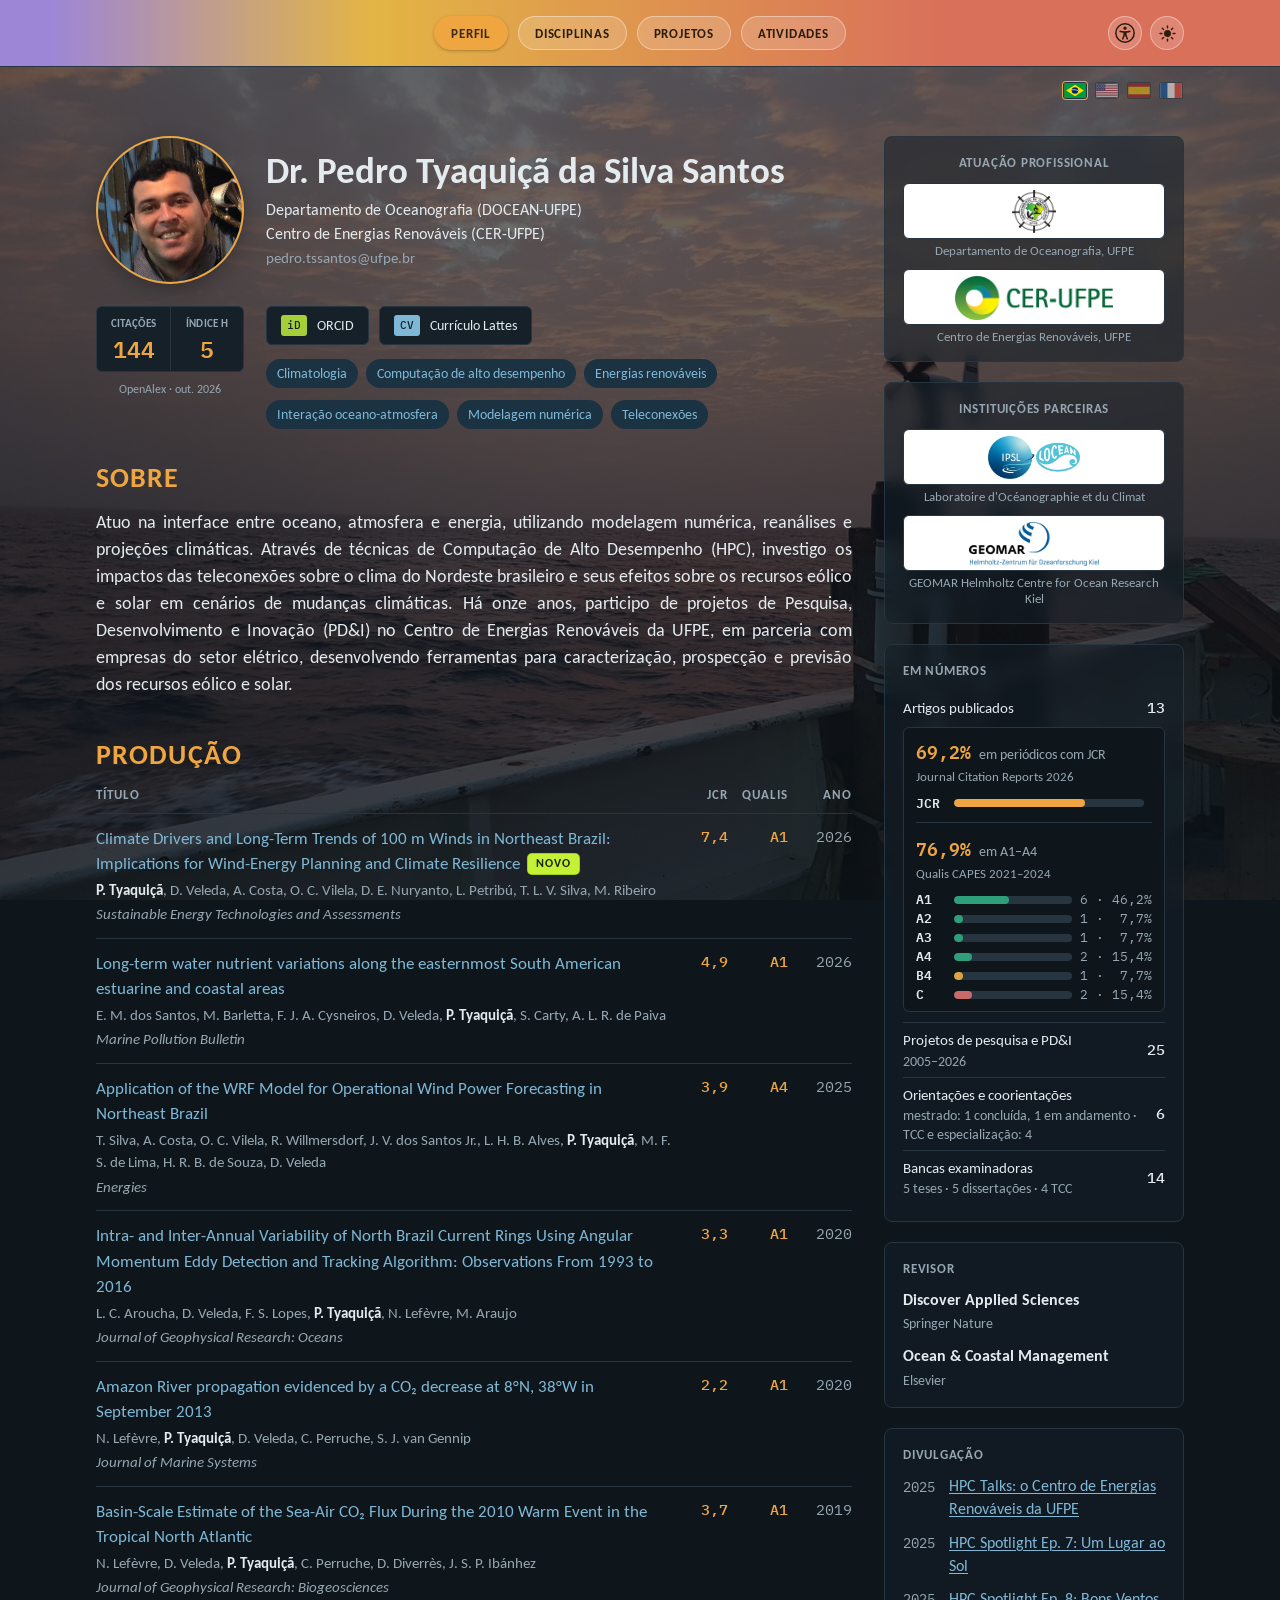
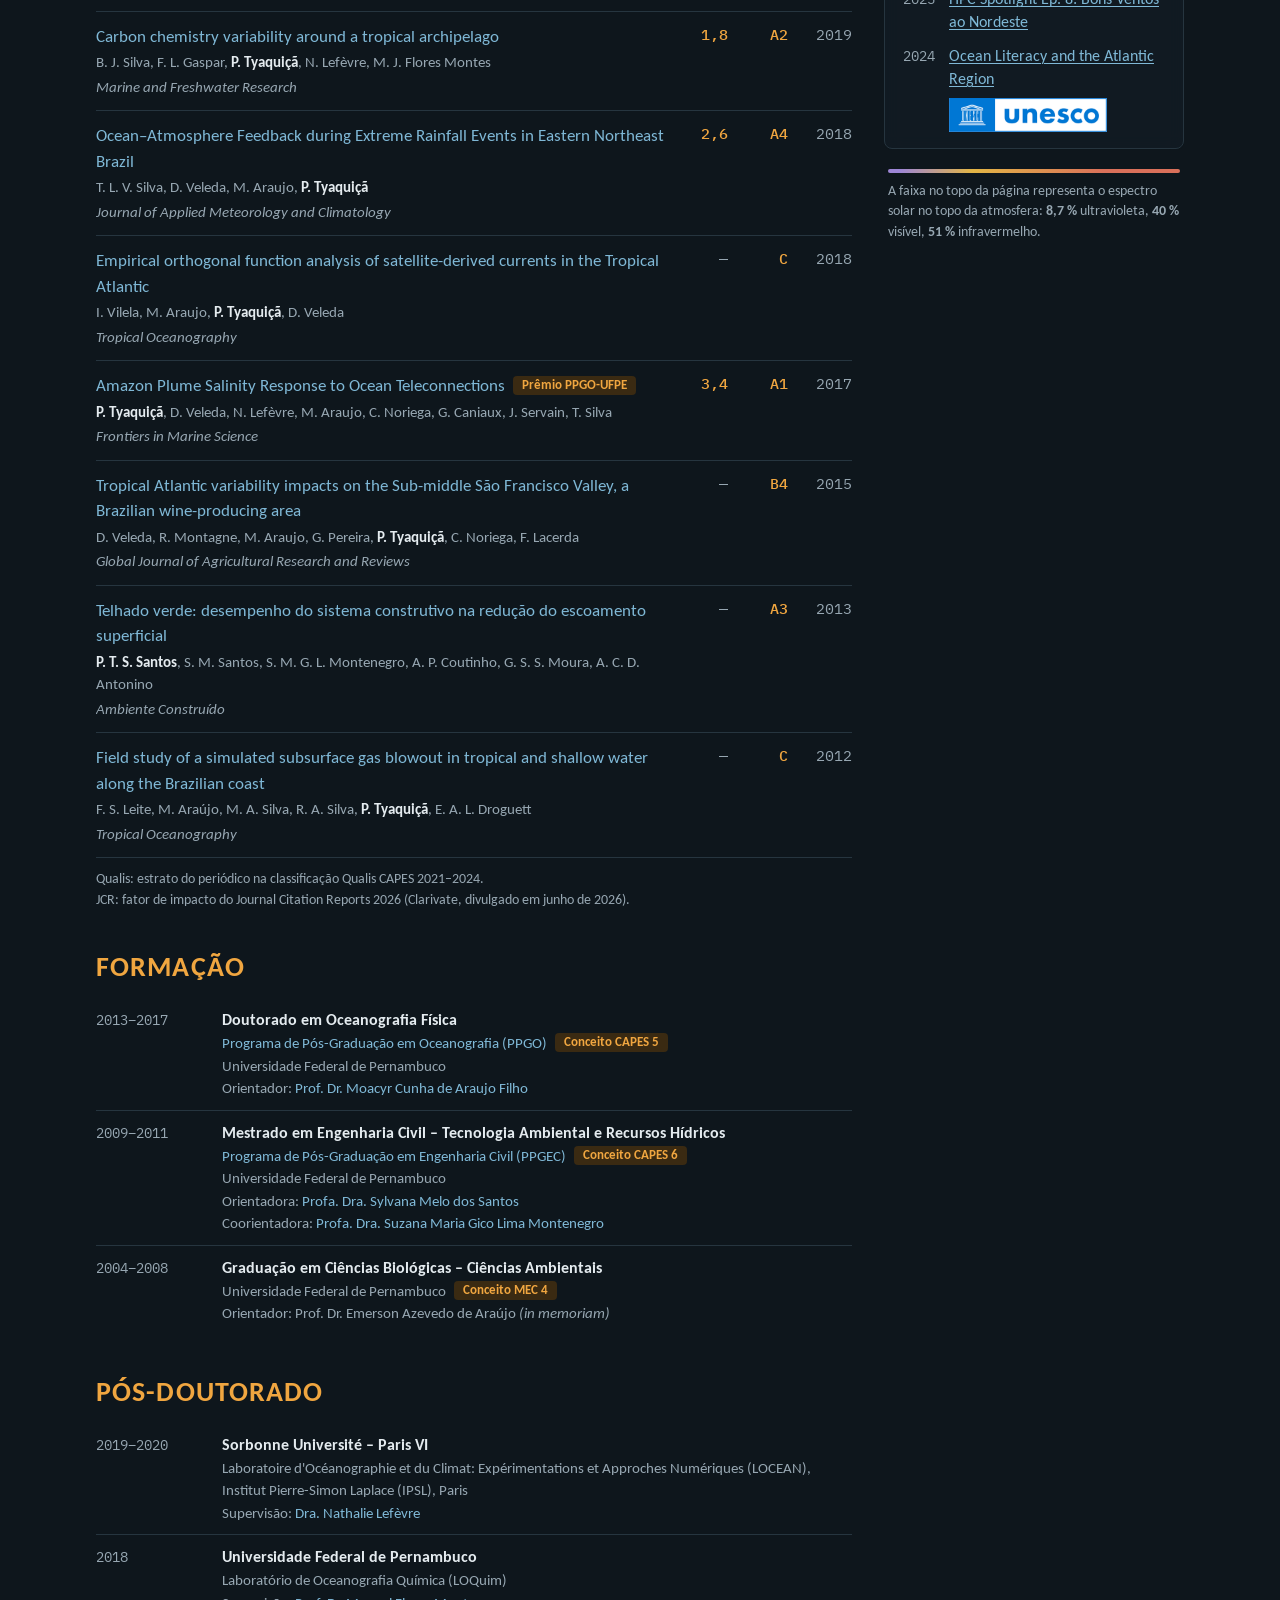
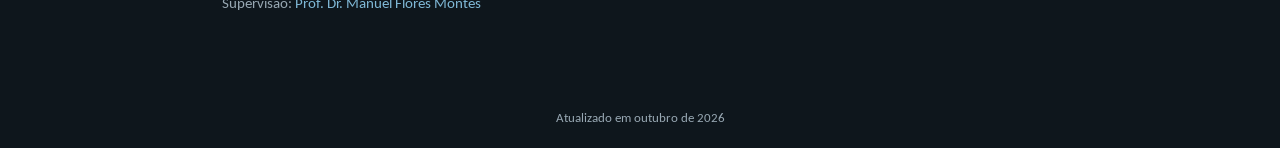
==== commit 2d1bfb1e: "Idioma: tradução completa para o francês e bandeira da França no seletor Co-Authored-By: Claude Sonn" ====
--- a/index.html
+++ b/index.html
@@ -290,6 +290,7 @@
 .lang[aria-pressed="true"]{opacity:1;border-color:var(--sun)}
 :root[lang="en"] .a11y-opt::after{content:"Off"}:root[lang="en"] .a11y-opt[aria-pressed="true"]::after{content:"On"}
 :root[lang="es"] .a11y-opt::after{content:"Apagado"}:root[lang="es"] .a11y-opt[aria-pressed="true"]::after{content:"Encendido"}
+:root[lang="fr"] .a11y-opt::after{content:"Désactivé"}:root[lang="fr"] .a11y-opt[aria-pressed="true"]::after{content:"Activé"}
 .dpill{font-size:11px;font-weight:700;letter-spacing:.05em;text-transform:uppercase;padding:2px 9px;border-radius:999px}
 .pill-ob{background:var(--ocean-soft);color:var(--ocean)}
 .pill-el{background:var(--sun-soft);color:var(--sun)}
@@ -389,6 +390,7 @@
     <button type="button" class="lang" data-lang="pt" aria-pressed="true" aria-label="Português" title="Português"><svg viewBox="0 0 30 21" aria-hidden="true"><rect width="30" height="21" fill="#009c3b"/><path d="M15 2.4 27.4 10.5 15 18.6 2.6 10.5z" fill="#ffdf00"/><circle cx="15" cy="10.5" r="4.6" fill="#002776"/><path d="M10.6 9.6c3-.6 6.2-.2 8.9 1.4" stroke="#fff" stroke-width=".9" fill="none"/></svg></button>
     <button type="button" class="lang" data-lang="en" aria-pressed="false" aria-label="English" title="English"><svg viewBox="0 0 30 21" aria-hidden="true"><rect width="30" height="21" fill="#fff"/><g fill="#b22234"><rect width="30" height="1.62"/><rect y="3.23" width="30" height="1.62"/><rect y="6.46" width="30" height="1.62"/><rect y="9.69" width="30" height="1.62"/><rect y="12.92" width="30" height="1.62"/><rect y="16.15" width="30" height="1.62"/><rect y="19.38" width="30" height="1.62"/></g><rect width="12.6" height="11.3" fill="#3c3b6e"/><g fill="#fff"><circle cx="2.1" cy="2" r=".55"/><circle cx="5.3" cy="2" r=".55"/><circle cx="8.5" cy="2" r=".55"/><circle cx="11" cy="2" r=".55"/><circle cx="3.7" cy="4.2" r=".55"/><circle cx="6.9" cy="4.2" r=".55"/><circle cx="10" cy="4.2" r=".55"/><circle cx="2.1" cy="6.4" r=".55"/><circle cx="5.3" cy="6.4" r=".55"/><circle cx="8.5" cy="6.4" r=".55"/><circle cx="11" cy="6.4" r=".55"/><circle cx="3.7" cy="8.6" r=".55"/><circle cx="6.9" cy="8.6" r=".55"/><circle cx="10" cy="8.6" r=".55"/></g></svg></button>
     <button type="button" class="lang" data-lang="es" aria-pressed="false" aria-label="Español" title="Español"><svg viewBox="0 0 30 21" aria-hidden="true"><rect width="30" height="21" fill="#aa151b"/><rect y="5.25" width="30" height="10.5" fill="#f1bf00"/></svg></button>
+    <button type="button" class="lang" data-lang="fr" aria-pressed="false" aria-label="Français" title="Français"><svg viewBox="0 0 30 21" aria-hidden="true"><rect width="30" height="21" fill="#fff"/><rect width="10" height="21" fill="#0055a4"/><rect x="20" width="10" height="21" fill="#ef4135"/></svg></button>
   </div>
 </div>
 
@@ -454,7 +456,7 @@
         <ul class="tl">
           <li><div class="y">2013–2017</div><div><b>Doutorado em Oceanografia Física</b><span><a class="sup" href="https://www.ufpe.br/ppgo" target="_blank" rel="noopener">Programa de Pós-Graduação em Oceanografia (PPGO)</a><span class="badge">Conceito CAPES 5</span></span><span>Universidade Federal de Pernambuco</span><span>Orientador: <a class="sup" href="http://lattes.cnpq.br/3645486282001832" target="_blank" rel="noopener">Prof. Dr. Moacyr Cunha de Araujo Filho</a></span></div></li>
           <li><div class="y">2009–2011</div><div><b>Mestrado em Engenharia Civil – Tecnologia Ambiental e Recursos Hídricos</b><span><a class="sup" href="https://ppgec.com.br/" target="_blank" rel="noopener">Programa de Pós-Graduação em Engenharia Civil (PPGEC)</a><span class="badge">Conceito CAPES 6</span></span><span>Universidade Federal de Pernambuco</span><span>Orientadora: <a class="sup" href="http://lattes.cnpq.br/8105189048452016" target="_blank" rel="noopener">Profa. Dra. Sylvana Melo dos Santos</a></span><span>Coorientadora: <a class="sup" href="http://lattes.cnpq.br/7831378362627809" target="_blank" rel="noopener">Profa. Dra. Suzana Maria Gico Lima Montenegro</a></span></div></li>
-          <li><div class="y">2004–2008</div><div><b>Graduação em Ciências Biológicas – Ciências Ambientais</b><span>Universidade Federal de Pernambuco<span class="badge">Conceito MEC 4</span></span><span>Orientador: Prof. Dr. Emerson Azevedo de Araújo <em>(in memoriam)</em></span></div></li>
+          <li><div class="y">2004–2008</div><div><b>Graduação em Ciências Biológicas – Ciências Ambientais</b><span>Universidade Federal de Pernambuco<span class="badge">Conceito MEC 4</span></span><span>Orientador: <bdi>Prof. Dr. Emerson Azevedo de Araújo</bdi> <em>(in memoriam)</em></span></div></li>
         </ul>
       </section>
 
@@ -857,7 +859,7 @@
   const sb=document.getElementById('speak-btn'), synth=window.speechSynthesis;
   if(!synth || typeof SpeechSynthesisUtterance==='undefined'){ sb.disabled=true; document.getElementById('speak-note').hidden=false; return; }
   let queue=[], reading=false, curEl=null;
-  const LMAP={pt:['pt-BR',/pt[-_]BR/i,/^pt/i],en:['en-US',/en[-_]US/i,/^en/i],es:['es-ES',/es[-_]ES/i,/^es/i]};
+  const LMAP={pt:['pt-BR',/pt[-_]BR/i,/^pt/i],en:['en-US',/en[-_]US/i,/^en/i],es:['es-ES',/es[-_]ES/i,/^es/i],fr:['fr-FR',/fr[-_]FR/i,/^fr/i]};
   const curL=()=>LMAP[document.documentElement.getAttribute('data-lang')||'pt'];
   const voice=()=>{const vs=synth.getVoices(), l=curL(); return vs.find(v=>l[1].test(v.lang))||vs.find(v=>l[2].test(v.lang))||null;};
   const blocks=()=>{const view=document.querySelector('main.view:not([hidden])'); if(!view) return [];
@@ -885,7 +887,7 @@
 
 
 
-const I18N = {"en": {"Perfil": "Profile", "Disciplinas": "Courses", "Projetos": "Projects", "Trabalhos técnicos": "Technical work", "Texto": "Text", "Alto contraste": "High contrast", "Ouvir página": "Listen to page", "Parar leitura": "Stop reading", "Seu navegador não oferece leitura em voz alta. Use o leitor de tela do sistema (NVDA, VoiceOver ou TalkBack).": "Your browser does not offer read-aloud. Use your system screen reader (NVDA, VoiceOver or TalkBack).", "Mudar para o tema claro": "Switch to light theme", "Mudar para o tema escuro": "Switch to dark theme", "Citações": "Citations", "Índice h": "h-index", "OpenAlex · out. 2026": "OpenAlex · Oct 2026", "Departamento de Oceanografia (DOCEAN-UFPE)": "Department of Oceanography (DOCEAN-UFPE)", "Centro de Energias Renováveis (CER-UFPE)": "Renewable Energy Center (CER-UFPE)", "Currículo Lattes": "Lattes CV", "Energia solar": "Solar energy", "Climatologia": "Climatology", "Modelagem numérica": "Numerical modeling", "Interação oceano-atmosfera": "Ocean–atmosphere interaction", "Computação de alto desempenho": "High-performance computing", "Reanálises e projeções climáticas": "Reanalyses and climate projections", "Teleconexões": "Teleconnections", "Sobre": "About", "Atuo na interface entre oceano, atmosfera e energia. Minha formação na Universidade Federal de Pernambuco (UFPE) é interdisciplinar: graduação em Ciências Biológicas/Ciências Ambientais, mestrado em Engenharia Civil – Tecnologia Ambiental e Recursos Hídricos e doutorado em Oceanografia Física, seguidos de pós-doutorados na UFPE e na Sorbonne Université, no Laboratoire d'Océanographie et du Climat: Expérimentations et Approches Numériques (LOCEAN-IPSL), em Paris.": "I work at the interface between ocean, atmosphere and energy. My education at the Federal University of Pernambuco (UFPE) is interdisciplinary: a bachelor's degree in Biological Sciences/Environmental Sciences, a master's in Civil Engineering – Environmental Technology and Water Resources and a PhD in Physical Oceanography, followed by postdoctoral positions at UFPE and at Sorbonne Université, at the Laboratoire d'Océanographie et du Climat: Expérimentations et Approches Numériques (LOCEAN-IPSL) in Paris.", "Uso modelagem numérica, reanálises e projeções climáticas, processadas em ambiente de Computação de Alto Desempenho (HPC), para entender como as teleconexões entre o Pacífico e o Atlântico modulam o clima do Nordeste e o que isso significa para os recursos eólico e solar em cenários de mudança climática.": "I use numerical modeling, reanalyses and climate projections, processed on High-Performance Computing (HPC) systems, to understand how Pacific–Atlantic teleconnections modulate the climate of Northeast Brazil and what this means for wind and solar resources under climate change scenarios.", "Há onze anos participo de projetos de PD&I no Centro de Energias Renováveis da UFPE com empresas do setor elétrico, desenvolvendo ferramentas de caracterização, prospecção e previsão de vento e radiação solar.": "For eleven years I have taken part in R&D&I projects at the UFPE Renewable Energy Center with power-sector companies, developing tools for the characterization, prospecting and forecasting of wind and solar radiation.", "Produção": "Publications", "Título": "Title", "Ano": "Year", "Novo · set. 2026": "New · Sep 2026", "Prêmio PPGO-UFPE": "PPGO-UFPE award", "JCR: fator de impacto do Journal Citation Reports 2026 (Clarivate, divulgado em junho de 2026). Os periódicos marcados com — não constam no JCR.": "JCR: impact factor from the 2026 Journal Citation Reports (Clarivate, released June 2026). Journals marked — are not listed in the JCR.", "Formação acadêmica": "Education", "Doutorado em Oceanografia Física": "PhD in Physical Oceanography", "Universidade Federal de Pernambuco": "Federal University of Pernambuco", "Mestrado em Engenharia Civil – Tecnologia Ambiental e Recursos Hídricos": "MSc in Civil Engineering – Environmental Technology and Water Resources", "Graduação em Ciências Biológicas – Ciências Ambientais": "BSc in Biological Sciences – Environmental Sciences", "Pós-doutorado": "Postdoctoral positions", "Supervisão:": "Supervisor:", "Atuação profissional": "Professional affiliation", "Centro de Energias Renováveis, UFPE": "Renewable Energy Center, UFPE", "Departamento de Oceanografia, UFPE": "Department of Oceanography, UFPE", "Instituições parceiras": "Partner institutions", "Risco e Modelagem Ambiental, UFPE": "Environmental Risk and Modeling, UFPE", "Em números": "In numbers", "Artigos em periódicos": "Journal articles", "9 em periódicos com JCR · 3 como 1º autor": "9 in JCR journals · 3 as first author", "Projetos de pesquisa e PD&I": "Research and R&D&I projects", "Orientações e coorientações": "Supervision and co-supervision", "mestrado: 1 concluída, 1 em andamento · TCC e especialização: 4": "master's: 1 completed, 1 ongoing · undergraduate and specialization theses: 4", "Bancas examinadoras": "Examination committees", "5 teses · 5 dissertações · 4 TCC": "5 PhD theses · 5 master's dissertations · 4 undergraduate theses", "Horas-aula ministradas": "Teaching hours", "graduação e especialização, 2015–2026": "undergraduate and specialization, 2015–2026", "Cursos de extensão (30 h)": "Extension courses (30 h)", "Campanhas oceanográficas": "Oceanographic cruises", "Divulgação": "Outreach", "HPC Talks: o Centro de Energias Renováveis da UFPE": "HPC Talks: the UFPE Renewable Energy Center", "A faixa no topo da página é o espectro solar no topo da atmosfera:": "The band at the top of the page is the solar spectrum at the top of the atmosphere:", "8,7 %": "8.7%", "40 %": "40%", "51 %": "51%", "ultravioleta,": "ultraviolet,", "visível,": "visible,", "infravermelho.": "infrared.", "Docência": "Teaching", "Disciplinas que ministrei na graduação e na especialização em Oceanografia da UFPE, cursos de extensão e os planos de aula preparados para o concurso de Energia Solar, Climatologia e Modelagem Ambiental.": "Courses I have taught in the undergraduate and specialization programs in Oceanography at UFPE, extension courses, and the lesson plans prepared for the faculty selection in Solar Energy, Climatology and Environmental Modeling.", "Graduação e especialização · UFPE": "Undergraduate and specialization · UFPE", "60 h · graduação": "60 h · undergraduate", "30 h · graduação": "30 h · undergraduate", "45 h · especialização": "45 h · specialization", "Análise de Dados Oceanográficos": "Oceanographic Data Analysis", "Ementa": "Syllabus", "Introdução à análise de dados; bases de dados globais; modelos de reanálise oceânica e atmosférica; análise de séries temporais; análise espacial; sazonalidade, climatologia, variabilidade interanual e tendências.": "Introduction to data analysis; global databases; ocean and atmospheric reanalysis models; time-series analysis; spatial analysis; seasonality, climatology, interannual variability and trends.", "Material de consulta": "Reading list", "Mann (1945); Sen (1968); Pettitt (1979): testes de tendência e ruptura.": "Mann (1945); Sen (1968); Pettitt (1979): trend and change-point tests.", "Interação Oceano-Atmosfera": "Ocean–Atmosphere Interaction", "Características teóricas e práticas do sistema atmosfera; circulação geral da atmosfera; sinais climáticos; variabilidade e mudanças climáticas.": "Theoretical and practical aspects of the atmospheric system; general circulation of the atmosphere; climate signals; climate variability and change.", "Holton e Hakim.": "Holton and Hakim.", "Oceanografia por Satélite": "Satellite Oceanography", "Fundamentos de oceanografia por satélites; principais satélites e sensores; fundamentação física (equações de Maxwell, radiação de corpo negro, transferência radiativa); instrumentação; processamento de imagens; sensores ativos e passivos; aplicações no visível, infravermelho e micro-ondas; produtos de satélite para estudos costeiros, oceânicos e climáticos.": "Fundamentals of satellite oceanography; main satellites and sensors; physical basis (Maxwell's equations, blackbody radiation, radiative transfer); instrumentation; image processing; active and passive sensors; visible, infrared and microwave applications; satellite products for coastal, ocean and climate studies.", "Oceanografia Física": "Physical Oceanography", "23º Curso de Especialização em Oceanografia, UFPE": "23rd Specialization Course in Oceanography, UFPE", "Participação": "Contribution", "15 horas-aula ministradas, de 25/06 a 10/07/2018.": "15 teaching hours, from 25 June to 10 July 2018.", "Cursos de extensão": "Extension courses", "Processamento e análise de dados meteoceanográficos em ambiente HPC utilizando Python": "Processing and analysis of meteo-oceanographic data in HPC environments using Python", "Processamento de dados climatológicos em ambiente de Computação de Alto Desempenho": "Processing of climatological data in High-Performance Computing environments", "Análise de dados meteoceanográficos": "Meteo-oceanographic data analysis", "Universidade de Pernambuco (UPE) · 2021": "University of Pernambuco (UPE) · 2021", "Planos de aula · Energia Solar, Climatologia e Modelagem Ambiental": "Lesson plans · Solar Energy, Climatology and Environmental Modeling", "Edital nº 09/2026, UFPE. Cada plano reúne a ementa do ponto, os objetivos, o roteiro de exposição, as relações centrais e o material de consulta.": "Call no. 09/2026, UFPE. Each plan brings together the topic syllabus, the objectives, the teaching outline, the key relations and the reading list.", "Interação da radiação solar com a atmosfera": "Interaction of solar radiation with the atmosphere", "Radiação · atenuação · balanço": "Radiation · attenuation · budget", "Modelos de previsão solar": "Solar forecasting models", "Horizonte · método · benchmark": "Horizon · method · benchmark", "Reanálise e projeções climáticas": "Reanalysis and climate projections", "Assimilação · GCM · não estacionaridade": "Assimilation · GCM · non-stationarity", "Processamento de dados climatológicos em HPC": "Climatological data processing on HPC", "Dados · paralelismo · reprodutibilidade": "Data · parallelism · reproducibility", "Plano de aula": "Lesson plan", "Fio condutor.": "Common thread.", "Sol → espectro eletromagnético → irradiância extraterrestre → geometria solar → atenuação atmosférica → componentes na superfície → nebulosidade → balanço radiativo → aplicações.": "Sun → electromagnetic spectrum → extraterrestrial irradiance → solar geometry → atmospheric attenuation → surface components → cloudiness → radiation budget → applications.", "Natureza da radiação eletromagnética, espectro solar, constante solar e variação sazonal da irradiância extraterrestre.": "Nature of electromagnetic radiation, solar spectrum, solar constant and seasonal variation of extraterrestrial irradiance.", "Mecanismos de atenuação atmosférica e efeito dos aerossóis sobre a componente direta.": "Atmospheric attenuation mechanisms and the effect of aerosols on the direct component.", "Componentes direta, difusa e refletida nos planos horizontal e inclinado; efeito da nebulosidade na intermitência.": "Direct, diffuse and reflected components on horizontal and tilted planes; effect of cloudiness on intermittency.", "Balanço radiativo de superfície, ondas curtas e ondas longas, e efeito estufa natural.": "Surface radiation budget, shortwave and longwave, and the natural greenhouse effect.", "Objetivos de aprendizagem": "Learning objectives", "Deduzir a constante solar (≈ 1361 W·m⁻²) a partir de Planck, Stefan–Boltzmann e geometria.": "Derive the solar constant (≈ 1361 W·m⁻²) from Planck, Stefan–Boltzmann and geometry.", "Explicar por que os aerossóis reduzem muito a DNI e pouco a GHI.": "Explain why aerosols strongly reduce DNI but only slightly reduce GHI.", "Decompor a irradiância em DNI, DHI e albedo e transpô-la ao plano inclinado.": "Decompose irradiance into DNI, DHI and albedo and transpose it to the tilted plane.", "Fechar o balanço de superfície e quantificar os 33 K do efeito estufa.": "Close the surface budget and quantify the 33 K of the greenhouse effect.", "Relações centrais": "Key relations", "Rn = (1 − α)G + L↓ − L↑ = H + LE + G_solo": "Rn = (1 − α)G + L↓ − L↑ = H + LE + G_soil", "Duffie, Beckman e Blair.": "Duffie, Beckman and Blair.", "Não existe o melhor modelo de previsão; existe o método adequado a cada horizonte. O horizonte define a física disponível, a física define o método, e o método só vale contra uma referência ingênua.": "There is no best forecasting model; there is the right method for each horizon. The horizon defines the available physics, the physics defines the method, and the method is only worth something against a naive reference.", "Por que prever: operação do sistema, mercado, planta e rede de distribuição (curva de pato, curtailment no Nordeste).": "Why forecast: system operation, market, plant and distribution grid (duck curve, curtailment in Northeast Brazil).", "Horizontes e famílias de métodos: câmeras de céu, satélite geoestacionário, NWP (WRF-Solar) e pós-processamento estatístico.": "Horizons and method families: sky cameras, geostationary satellite, NWP (WRF-Solar) and statistical post-processing.", "Persistência inteligente como referência, forecast skill e modelos estatísticos e de aprendizado de máquina.": "Smart persistence as a reference, forecast skill, and statistical and machine-learning models.", "Previsão determinística e probabilística; métricas de verificação e eventos de rampa.": "Deterministic and probabilistic forecasting; verification metrics and ramp events.", "Associar cada horizonte à física e ao método dominantes.": "Match each horizon to its dominant physics and method.", "Calcular a persistência inteligente e o forecast skill.": "Compute smart persistence and forecast skill.", "Distinguir previsão determinística e probabilística e suas métricas.": "Distinguish deterministic and probabilistic forecasts and their metrics.", "Situar a pesquisa do PPGTEN/UFPE na cadeia de previsão.": "Place PPGTEN/UFPE research within the forecasting chain.", "FS = 1 − RMSE_modelo / RMSE_persistência": "FS = 1 − RMSE_model / RMSE_persistence", "Inman, Pedro e Coimbra. Solar forecasting methods for renewable energy integration.": "Inman, Pedro and Coimbra. Solar forecasting methods for renewable energy integration.", "Yagli, Yang e Srinivasan. Automatic hourly solar forecasting…": "Yagli, Yang and Srinivasan. Automatic hourly solar forecasting…", "O recurso solar é uma estatística climática de longo prazo. A reanálise a reconstrói no passado, o GCM a projeta no futuro, nuvens e aerossóis são o elo frágil, e a estacionaridade é uma hipótese a testar.": "The solar resource is a long-term climate statistic. Reanalysis reconstructs it in the past, the GCM projects it into the future, clouds and aerosols are the weak link, and stationarity is a hypothesis to be tested.", "Conceito de reanálise atmosférica e métodos de assimilação de dados (3D-Var, 4D-Var, EnKF e híbridos).": "Concept of atmospheric reanalysis and data assimilation methods (3D-Var, 4D-Var, EnKF and hybrids).", "Modelos de Circulação Global e cenários de emissões do IPCC (RCP, SSP e CMIP7).": "Global Circulation Models and IPCC emission scenarios (RCP, SSP and CMIP7).", "Nebulosidade e aerossóis nos modelos de larga escala; células de Hadley, Ferrel e Polar e correntes de jato.": "Clouds and aerosols in large-scale models; Hadley, Ferrel and Polar cells and jet streams.", "Não estacionaridade climática e risco de projetos solares (TMY, P50, P90).": "Climate non-stationarity and solar project risk (TMY, P50, P90).", "Explicar por que a análise combinada é mais precisa que modelo e observação isolados.": "Explain why the combined analysis is more accurate than model or observation alone.", "Ler a notação SSPx-y e as fontes de incerteza de uma projeção.": "Read the SSPx-y notation and the sources of uncertainty in a projection.", "Relacionar a subsidência da célula de Hadley à geografia do recurso solar.": "Relate Hadley-cell subsidence to the geography of the solar resource.", "Testar uma série de irradiância com Mann-Kendall e Pettitt.": "Test an irradiance series with Mann-Kendall and Pettitt.", "u(φ) = Ωa · sen²φ / cos φ": "u(φ) = Ωa · sin²φ / cos φ", "P90 = P50 · (1 − 1,282 u)": "P90 = P50 · (1 − 1.282 u)", "Desempenho em climatologia não depende só de ter muitos núcleos: emerge da compatibilidade entre organização dos dados, padrão de acesso, algoritmo, memória, paralelismo e infraestrutura. Mover dados custa mais que calcular.": "Performance in climatology does not depend only on having many cores: it emerges from the fit between data layout, access pattern, algorithm, memory, parallelism and infrastructure. Moving data costs more than computing.", "Formatos de dados meteorológicos massivos (NetCDF, GRIB, Zarr) e bibliotecas científicas (xarray, Dask).": "Massive meteorological data formats (NetCDF, GRIB, Zarr) and scientific libraries (xarray, Dask).", "Bibliotecas especializadas para energia solar e meteorologia: pvlib, MetPy e SciPy.": "Specialized libraries for solar energy and meteorology: pvlib, MetPy and SciPy.", "Vetorização, processamento paralelo e distribuído, administração de clusters (Slurm) e computação em nuvem.": "Vectorization, parallel and distributed processing, cluster administration (Slurm) and cloud computing.", "Visualização geoespacial, controle de versão, contêineres e boas práticas de software científico.": "Geospatial visualization, version control, containers and good practices in scientific software.", "Escolher formato e chunking conforme o padrão de acesso.": "Choose format and chunking according to the access pattern.", "Diferenciar vetorização, OpenMP, MPI, Dask e job arrays.": "Tell apart vectorization, OpenMP, MPI, Dask and job arrays.", "Medir speedup e eficiência e interpretar a Lei de Amdahl.": "Measure speedup and efficiency and interpret Amdahl's law.", "Montar um pipeline reprodutível de climatologia fotovoltaica.": "Build a reproducible photovoltaic climatology pipeline.", "T_total = T_I/O + T_cálculo + T_comunicação + T_espera": "T_total = T_I/O + T_compute + T_communication + T_wait", "Levesque e Vose.": "Levesque and Vose.", "Hoyer e Hamman. xarray: N-D labeled arrays and datasets in Python.": "Hoyer and Hamman. xarray: N-D labeled arrays and datasets in Python.", "Documentação oficial: pvlib-python, MetPy, Slurm, Zarr, Apptainer.": "Official documentation: pvlib-python, MetPy, Slurm, Zarr, Apptainer.", "Pesquisa e desenvolvimento": "Research and development", "Projetos de pesquisa, desenvolvimento e inovação dos quais participei como pesquisador, de 2005 a 2026, com financiadores nacionais, internacionais e empresas do setor elétrico.": "Research, development and innovation projects in which I took part as a researcher, from 2005 to 2026, with national and international funders and power-sector companies.", "projetos": "projects", "em andamento": "ongoing", "PD&I com o setor elétrico": "R&D&I with the power sector", "cooperações internacionais": "international collaborations", "Em andamento": "Ongoing", "Interação entre Mudança Climática, Saúde Mental e Violência: Uma Análise Global Multinível": "Interaction between Climate Change, Mental Health and Violence: A Multilevel Global Analysis", "Financiador": "Funder", "Instituições": "Institutions", "Planejamento Espacial Marinho da Região Nordeste": "Marine Spatial Planning of Northeast Brazil", "Sistema Carbonato Marinho no Arquipélago São Pedro e São Paulo e sua Interação com a Produção Primária e Secundária": "Marine Carbonate System at the São Pedro and São Paulo Archipelago and its Interaction with Primary and Secondary Production", "Desenvolvimento do Sistema de Alerta Antecipado para Deslizamentos": "Development of an Early Warning System for Landslides", "Sistema Operacional de Modelagem Acoplada Oceano-Atmosfera para Monitoramento e Previsão de Extremos Climáticos no Nordeste": "Operational Coupled Ocean–Atmosphere Modeling System for Monitoring and Forecasting Climate Extremes in Northeast Brazil", "Análise Climática e Modelagem Acoplada Oceano-Atmosfera de Eventos Extremos em Resposta ao Aquecimento da Confluência Brasil-Malvinas": "Climate Analysis and Coupled Ocean–Atmosphere Modeling of Extreme Events in Response to Warming of the Brazil–Malvinas Confluence", "Teleconexões entre Pacífico e Atlântico: Impactos na Variabilidade Climática da América do Sul": "Pacific–Atlantic Teleconnections: Impacts on South American Climate Variability", "PD&I com o setor elétrico · CER-UFPE": "R&D&I with the power sector · CER-UFPE", "Sistema Inteligente com Aerogerador Integrado às Fontes de Energia Solar, Storage e Hidráulica como Plataforma de Desenvolvimento": "Smart System with a Wind Turbine Integrated with Solar, Storage and Hydro Sources as a Development Platform", "Empresas do setor elétrico": "Power-sector companies", "Aprimoramento da Produção Eólica": "Wind Production Improvement", "Complementação da Ferramenta Operacional para Previsão do Vento Local e Geração de Usina Eólica em Escalas Horária, Diária e Mensal": "Extension of the Operational Tool for Forecasting Local Wind and Wind Farm Generation at Hourly, Daily and Monthly Scales", "Concluídos": "Completed", "Modelagem Hidrodinâmica do Porto de Suape para Previsibilidade Sazonal": "Hydrodynamic Modeling of the Port of Suape for Seasonal Predictability", "UFPE e Porto de Suape": "UFPE and Port of Suape", "Serviço Integrado de Proteção à Linha de Costa do Rio Grande do Sul": "Integrated Coastline Protection Service of Rio Grande do Sul", "Avaliação, Monitoramento e Previsão da Qualidade do Ar na Região do Complexo Industrial de Rio Grande, RS": "Assessment, Monitoring and Forecasting of Air Quality in the Rio Grande Industrial Complex, RS", "Ciclo do Carbono Inorgânico Dissolvido em Áreas Costeiras do Nordeste e Norte do Brasil e Acidificação Marinha": "Dissolved Inorganic Carbon Cycle in Coastal Areas of Northeast and North Brazil and Ocean Acidification", "Comissão Europeia": "European Commission", "CER-UFPE e consórcio europeu": "CER-UFPE and European consortium", "Internacional": "International", "Continuidade do Monitoramento Meteo-oceanográfico do Atlântico Tropical através das Boias PIRATA": "Continued Meteo-oceanographic Monitoring of the Tropical Atlantic with PIRATA Buoys", "UFPE, cooperação Brasil–França–EUA": "UFPE, Brazil–France–USA cooperation", "Modelo Regional de Produtividade Primária da Pluma do Amazonas": "Regional Primary Productivity Model of the Amazon Plume", "CNPq e IRD": "CNPq and IRD", "UFPE, UFBA, FUNCEME, UFC, UFMA, UFPA, IRD (França)": "UFPE, UFBA, FUNCEME, UFC, UFMA, UFPA, IRD (France)", "Rede Brasileira de Pesquisas sobre Mudanças Climáticas Globais": "Brazilian Research Network on Global Climate Change", "UFPE e rede nacional de instituições": "UFPE and a national network of institutions", "Instituto Nacional de Ciência e Tecnologia em Ambientes Marinhos Tropicais": "National Institute of Science and Technology for Tropical Marine Environments", "CNPq e FAPESB": "CNPq and FAPESB", "UFBA (coord.), UFPE e rede": "UFBA (lead), UFPE and network", "UFPE, University of Victoria (Canadá)": "UFPE, University of Victoria (Canada)", "Telhados Verdes Aplicados ao Semiárido Pernambucano": "Green Roofs Applied to the Pernambuco Semi-arid Region", "Interações Multitróficas em Áreas de Caatinga": "Multitrophic Interactions in Caatinga Areas", "SECIRM, Petrobras e CNPq": "SECIRM, Petrobras and CNPq", "Projetos recentes": "Recent projects", "PEM · Energias renováveis": "MSP · Renewable energy", "Planejamento Espacial Marinho, FUNPEC": "Marine Spatial Planning, FUNPEC", "PD&I · Aprimoramento da Produção Eólica": "R&D&I · Wind Production Improvement", "Consultoria, setor elétrico": "Consulting, power sector", "Sistema carbonato no Arquipélago São Pedro e São Paulo, CNPq": "Carbonate system at the São Pedro and São Paulo Archipelago, CNPq", "Modelagem acoplada oceano-atmosfera de extremos no Nordeste, CNPq": "Coupled ocean–atmosphere modeling of extremes in Northeast Brazil, CNPq", "Teleconexões Pacífico–Atlântico": "Pacific–Atlantic teleconnections", "Variabilidade climática da América do Sul, CNPq": "South American climate variability, CNPq", "Produção técnica e cooperação científica": "Technical output and scientific cooperation", "Infraestrutura computacional, instrumentação, campanhas oceanográficas, relatórios técnicos, avaliação científica e organização de eventos.": "Computing infrastructure, instrumentation, oceanographic cruises, technical reports, scientific reviewing and event organization.", "implantações de clusters HPC": "HPC cluster deployments", "campanhas oceanográficas": "oceanographic cruises", "relatórios e produtos técnicos": "reports and technical products", "eventos organizados": "events organized", "Infraestrutura computacional · HPC": "Computing infrastructure · HPC", "Implantação do cluster Coiote": "Deployment of the Coiote cluster", "Local": "Location", "Implantação da versão atualizada do cluster Papa-léguas": "Deployment of the upgraded Papa-léguas cluster", "Implantação do cluster Beowulf Ligeirinho": "Deployment of the Ligeirinho Beowulf cluster", "Implantação da versão original do cluster Papa-léguas": "Deployment of the original Papa-léguas cluster", "Contexto": "Context", "projeto HPC4E (Comissão Europeia)": "HPC4E project (European Commission)", "Equipe": "Team", "Instrumentação e campanhas oceanográficas": "Instrumentation and oceanographic cruises", "Campanha oceanográfica PIRATA FR-29": "PIRATA FR-29 oceanographic cruise", "Navio": "Vessel", "Pernada": "Leg", "Organização": "Organized by", "IRD, Programa PIRATA-França": "IRD, PIRATA-France Program", "Campanha oceanográfica M119": "M119 oceanographic cruise", "GEOMAR Kiel, projetos SFB-754/RACE/BMBF e AWA": "GEOMAR Kiel, SFB-754/RACE/BMBF and AWA projects", "Reabilitação do radar de ondas e swell FURUNO": "Rehabilitation of the FURUNO wave and swell radar", "Comissão Oceano MCT IX": "Oceano MCT IX cruise", "NHo Cruzeiro do Sul (H-38), Marinha do Brasil": "NHo Cruzeiro do Sul (H-38), Brazilian Navy", "Camadas Finas V (UFPE) e Novo Bioma (UFRJ)": "Camadas Finas V (UFPE) and Novo Bioma (UFRJ)", "Instalação, calibração e operação de Plataforma de Coleta de Dados (PCD) ambientais": "Installation, calibration and operation of an environmental Data Collection Platform (DCP)", "ETE de Petrolândia (PE)": "Petrolândia wastewater treatment plant (PE)", "Grupo": "Group", "Saneamento Ambiental da UFPE": "UFPE Environmental Sanitation", "Relatórios e produtos técnicos": "Reports and technical products", "Relatório": "Report", "Caderno de Energias Renováveis do Planejamento Espacial Marinho do Nordeste": "Renewable Energy Booklet of the Northeast Marine Spatial Plan", "Projeto": "Project", "Editora": "Publisher", "Colaboração": "Collaboration", "Manual didático": "Teaching manual", "Nota técnica": "Technical note", "HPC4E · Comissão Europeia": "HPC4E · European Commission", "Mapeamento do Potencial Eólico para o Nordeste Brasileiro": "Wind Potential Mapping for Northeast Brazil", "Relatório final do projeto ProdPluma": "Final report of the ProdPluma project", "Modelo Regional de Produtividade Primária da Pluma do Amazonas · CNPq": "Regional Primary Productivity Model of the Amazon Plume · CNPq", "Avaliação científica": "Scientific reviewing", "Revisor do periódico Discover Applied Sciences": "Reviewer for Discover Applied Sciences", "Revisor do periódico Ocean & Coastal Management": "Reviewer for Ocean & Coastal Management", "Consultor ad hoc da 26ª Jornada de Iniciação Científica": "Ad hoc reviewer, 26th Undergraduate Research Conference", "Instituição": "Institution", "Revisor de projetos de fomento": "Grant proposal reviewer", "Organização de eventos": "Event organization", "2º Seminário de Interação Oceano-Atmosfera e Mudanças Climáticas": "2nd Seminar on Ocean–Atmosphere Interaction and Climate Change", "1º Seminário de Interação Oceano-Atmosfera e Mudanças Climáticas": "1st Seminar on Ocean–Atmosphere Interaction and Climate Change", "II Semana de Oceanografia da UFPE": "2nd UFPE Oceanography Week", "Atualizado em outubro de 2026": "Updated October 2026", "@@Seções": "Sections", "@@Acessibilidade": "Accessibility", "@@Opções de acessibilidade": "Accessibility options", "@@Diminuir texto": "Decrease text size", "@@Tamanho padrão do texto": "Default text size", "@@Aumentar texto": "Increase text size", "@@Mudar para o tema claro": "Switch to light theme", "@@Mudar para o tema escuro": "Switch to dark theme", "@@Foto de Pedro Tyaquiçã": "Photo of Pedro Tyaquiçã", "@@Áreas de pesquisa": "Research areas", "@@Wikipedia (em inglês)": "Wikipedia (English)", "@@Abrir site": "Open website", "@@Departamento de Oceanografia da UFPE": "UFPE Department of Oceanography", "@@Planos de aula": "Lesson plans", "@@Idioma": "Language", "7,4": "7.4", "4,9": "4.9", "3,9": "3.9", "3,3": "3.3", "2,2": "2.2", "3,7": "3.7", "1,8": "1.8", "2,6": "2.6", "3,4": "3.4", "Profa. Dra. Dóris Veleda": "Prof. Dóris Veleda", "Dra. Nathalie Lefèvre": "Dr. Nathalie Lefèvre", "Prof. Dr. Manuel Flores Montes": "Prof. Manuel Flores Montes", "@@IPSL e LOCEAN": "IPSL and LOCEAN", "Energia Solar, Climatologia e Modelagem Ambiental": "Solar Energy, Climatology and Environmental Modeling", "Material de aula de cada tema: ementa, objetivos de aprendizagem, roteiro, relações centrais e bibliografia.": "Course material for each topic: syllabus, learning objectives, outline, key relations and bibliography.", "Temas de aula": "Course topics", "Aula": "Lesson", "@@Temas de aula": "Course topics", "Disciplinas do curso de Engenharia de Energias Renováveis da UFPE.": "Courses of the UFPE Renewable Energy Engineering program.", "Engenharia de Energias Renováveis (Centro Acadêmico do Sertão)": "Renewable Energy Engineering (Centro Acadêmico do Sertão)", "Componentes curriculares do Projeto Pedagógico do Curso (PPC), com ementa, carga horária, pré-requisitos, conteúdo programático e bibliografia.": "Courses from the program's Pedagogical Project (PPC), with syllabus, workload, prerequisites, course content and bibliography.", "Obrigatória": "Required", "Eletiva": "Elective", "Sem período fixo": "No fixed term", "Pré-requisitos": "Prerequisites", "Conteúdo programático": "Course content", "Bibliografia": "Bibliography", "Bibliografia básica": "Core bibliography", "Bibliografia complementar": "Supplementary bibliography", "1º período": "1st term", "2º período": "2nd term", "3º período": "3rd term", "4º período": "4th term", "5º período": "5th term", "Introdução à Programação": "Introduction to Programming", "Ecologia e Modelagem Ambiental para Engenharia": "Ecology and Environmental Modeling for Engineering", "Introdução à Energia Solar": "Introduction to Solar Energy", "Estatística": "Statistics", "Fundamentos de Metodologia Científica": "Fundamentals of Scientific Methodology", "Climatologia Aplicada às Energias Renováveis": "Climatology Applied to Renewable Energy", "Radiação Solar": "Solar Radiation", "Tópicos Especiais em Energia Solar": "Special Topics in Solar Energy", "ER006 Introdução à Engenharia de Energias Renováveis": "ER006 Introduction to Renewable Energy Engineering", "ER001 Introdução ao Cálculo": "ER001 Introduction to Calculus", "ER004 Projeto Integrador 1 e ER013 Projeto Integrador 2": "ER004 Integrative Project 1 and ER013 Integrative Project 2", "ER010 Introdução à Energia Solar": "ER010 Introduction to Solar Energy", "Conceito de Algoritmo. Conceito de programa. Conceitos básicos de linguagens de programação de alto nível: Tipos primitivos, Variáveis, atribuição, operadores, expressões. Sequenciamento de instruções. Controle de fluxo de execução: Estruturas de seleção e repetição. Vetores e Matrizes. Introdução aos tipos estruturados de dados. Entrada e saída de dados. Implementação de programas básicos. Introdução à ambiente de High Performance Computing, Aplicações de High Performance Computing na engenharia eólica e solar.": "Concept of algorithm. Concept of program. Basic concepts of high-level programming languages: primitive types, variables, assignment, operators, expressions. Instruction sequencing. Execution flow control: selection and repetition structures. Vectors and matrices. Introduction to structured data types. Data input and output. Implementation of basic programs. Introduction to High Performance Computing environments; applications of High Performance Computing in wind and solar engineering.", "Energia e Meio Ambiente; Tecnologia Sustentável; Cadeia e Reservas Energéticas; Suprimento e Desenvolvimento; Fontes Energéticas; Conservação e Uso de Energia, Monitoramento de recursos naturais e impactos ambientais; Impactos das teleconexões climáticas na energia eólica e solar; Técnicas experimentais para obtenção de dados meteorológicos; Obtenção de dados in situ; Calibração de sensores e qualidade de dados; Séries temporais, Processamento e análise de dados climatológicos aplicados às energias eólica e solar; Modelos de reanálise e projeções globais; Modelos de previsão; Downscaling estatístico; Modelagem e ferramentas de análise em ambientes de High Performance Computing.": "Energy and the environment; sustainable technology; energy chains and reserves; supply and development; energy sources; energy conservation and use; monitoring of natural resources and environmental impacts; impacts of climate teleconnections on wind and solar energy; experimental techniques for obtaining meteorological data; in situ data collection; sensor calibration and data quality; time series; processing and analysis of climatological data applied to wind and solar energy; reanalysis models and global projections; forecasting models; statistical downscaling; modeling and analysis tools in High Performance Computing environments.", "Geometria Solar: Radiação solar incidente na superfície terrestre e a sua modelagem para calcular a incidência no plano do conversor de energia solar (fotovoltaico ou fototérmico). Tópicos Selecionados de Transferência de Calor e Propriedades radiativas de materiais.": "Solar geometry: solar radiation incident on the Earth's surface and its modeling to compute incidence on the plane of the solar energy converter (photovoltaic or photothermal). Selected topics in heat transfer and radiative properties of materials.", "Probabilidade: conceitos básicos, definição axiomática, probabilidade da união, probabilidade condicional. Variáveis aleatórias discretas e contínuas, valor esperado e variância. Principais distribuições de probabilidade. Valor Esperado. Variância. Distribuição geométrica, Pascal, Hipergeométrica. Distribuições de Poisson. Variáveis Aleatórias Contínuas: Distribuições Uniforme. Distribuição Normal e t-Student. Análise exploratória de dados: distribuição de frequência, medidas de centralidade e de dispersão, assimetria e curtose. Box-Plot.": "Probability: basic concepts, axiomatic definition, probability of the union, conditional probability. Discrete and continuous random variables, expected value and variance. Main probability distributions. Expected value. Variance. Geometric, Pascal and hypergeometric distributions. Poisson distributions. Continuous random variables: uniform distribution. Normal and Student's t distributions. Exploratory data analysis: frequency distribution, measures of central tendency and dispersion, skewness and kurtosis. Box plot.", "Conceitos. O Método Científico. Projeto de Pesquisa. Aquisição do Conhecimento. Estruturação da Monografia.": "Concepts. The scientific method. Research project. Knowledge acquisition. Structuring the monograph.", "Problemas ambientais. Tecnologia sustentável. Definição de clima. O sistema climático terrestre. Trocas de energia, massa e momento próximo à superfície. Características médias dos elementos climatológicos. Ciclo hidrológico global. Circulação geral da atmosfera. Efeitos da circulação oceânica no clima. Circulações locais e regionais. Clima tropical. Clima extratropical. Processamento e análise de dados climatológicos aplicados a energias renováveis, análise espacial e temporal de vento e radiação.": "Environmental problems. Sustainable technology. Definition of climate. The Earth's climate system. Exchanges of energy, mass and momentum near the surface. Mean characteristics of climatological elements. Global hydrological cycle. General circulation of the atmosphere. Effects of ocean circulation on climate. Local and regional circulations. Tropical climate. Extratropical climate. Processing and analysis of climatological data applied to renewable energy; spatial and temporal analysis of wind and radiation.", "Estudo da radiação solar em seus múltiplos espectros parciais: energético, PAR, Iluminância e UV.": "Study of solar radiation across its multiple partial spectra: energy, PAR, illuminance and UV.", "Temas de interesse como células de alta eficiência, usinas solar termoelétrica, produção de hidrogênio e outras aplicações avançadas de energia solar.": "Topics of interest such as high-efficiency cells, solar thermal power plants, hydrogen production and other advanced solar energy applications.", "60 h · 4 créditos": "60 h · 4 credits", "Teórica 60 h · Prática 0 h": "Theory 60 h · Practice 0 h", "60 h · 3 créditos": "60 h · 3 credits", "Teórica 30 h · Prática 30 h": "Theory 30 h · Practice 30 h", "45 h · 3 créditos": "45 h · 3 credits", "Teórica 45 h · Prática 0 h": "Theory 45 h · Practice 0 h", "Eletivas": "Electives", "Oceanografia (Campus Recife)": "Oceanography (Recife Campus)", "Graduação em Oceanografia": "BSc in Oceanography", "Graduação": "Undergraduate", "Departamento de Oceanografia": "Department of Oceanography", "Turmas ministradas": "Classes taught", "60 h": "60 h", "Pós-graduação · Especialização lato sensu em Oceanografia": "Graduate studies · Lato sensu specialization in Oceanography", "23º Curso de Especialização": "23rd Specialization Course", "Especialização": "Specialization", "15 h ministradas": "15 h taught", "Características teórica e prática sobre os fundamentos da dinâmica dos mares e oceanos. Princípios básicos e leis que regem seus movimentos.": "Theoretical and practical aspects of the fundamentals of the dynamics of seas and oceans. Basic principles and laws governing their motion.", "Posição solar e ângulo de incidência em superfícies inclinadas": "Solar position and angle of incidence on tilted surfaces", "@@Baixar lista 1 (PDF)": "Download exercise set 1 (PDF)", "Lista 1": "Set 1", "Estimativa da irradiância solar: céu claro e decomposição da radiação global": "Estimating solar irradiance: clear sky and decomposition of global radiation", "@@Baixar lista 2 (PDF)": "Download exercise set 2 (PDF)", "Lista 2": "Set 2", "Caracterização do recurso solar local: irradiação, sazonalidade e horas de sol pleno": "Characterizing the local solar resource: irradiation, seasonality and peak sun hours", "@@Baixar lista 3 (PDF)": "Download exercise set 3 (PDF)", "Lista 3": "Set 3", "Listas de exercícios (3)": "Exercise sets (3)", "Reanálises e projeções climáticas: diferenças, fontes e aplicações na energia solar": "Reanalyses and climate projections: differences, sources and applications in solar energy", "Previsão solar: horizontes, modelos e avaliação de desempenho": "Solar forecasting: horizons, models and performance evaluation", "Do dado meteorológico à climatologia solar: fluxo de processamento de dados extensos": "From weather data to solar climatology: processing large datasets", "ENOS e variabilidade climática: repercussões para o recurso solar no Nordeste": "ENSO and climate variability: effects on the solar resource in Northeast Brazil", "Listas de exercícios (1)": "Exercise sets (1)", "Do efeito fotovoltaico à curva corrente–tensão da célula solar": "From the photovoltaic effect to the current–voltage curve of the solar cell", "Curvas características e efeitos da irradiância e temperatura nos módulos fotovoltaicos": "Characteristic curves and effects of irradiance and temperature on PV modules", "Listas de exercícios (2)": "Exercise sets (2)", "7º período": "7th term", "Projeto de Sistemas Fotovoltaicos": "Photovoltaic Systems Design", "Sistemas de energia fotovoltaicos, tendo como fundamentação os princípios da conversão fotovoltaica: física das células solares, características elétricas de células e módulos; Processos de fabricação; Principais tecnologias fotovoltaicas; Aplicações da conversão fotovoltaica: sistemas energéticos autônomos, bombeamento de água, sistemas interligados à rede e industriais.": "Photovoltaic energy systems grounded in the principles of photovoltaic conversion: physics of solar cells, electrical characteristics of cells and modules; manufacturing processes; main photovoltaic technologies; applications: stand-alone energy systems, water pumping, grid-connected and industrial systems.", "Propriedades dos semicondutores: estrutura eletrônica; absorção da luz e produção de par elétron-lacuna; recombinação e dopagem.": "Semiconductor properties: electronic structure; light absorption and electron–hole pair generation; recombination and doping.", "Célula solar: junção p-n no escuro e iluminada; figuras de mérito; limites da eficiência; variação da eficiência com o bandgap e a temperatura.": "Solar cell: p-n junction in the dark and under illumination; figures of merit; efficiency limits; efficiency versus bandgap and temperature.", "Fabricação de células solares: silício de graus metalúrgico, solar e eletrônico; métodos Czochralski e Float Zone; células monocristalinas; tecnologias de filme fino; fabricação de módulos.": "Solar cell manufacturing: metallurgical-, solar- and electronic-grade silicon; Czochralski and Float Zone methods; monocrystalline cells; thin-film technologies; module manufacturing.", "Sistema fotovoltaico: gerador fotovoltaico, condicionamento de potência e controle, armazenamento de energia.": "Photovoltaic system: PV generator, power conditioning and control, energy storage.", "Gerador fotovoltaico: módulos; interconexão de módulos (arranjo); arranjo fixo ou com rastreamento do Sol em 1 ou 2 eixos.": "PV generator: modules; module interconnection (array); fixed arrays or single- and dual-axis sun tracking.", "Condicionamento de potência e controle: diodo de bloqueio; controlador de carga e descarga; conversores CC/CC e CC/CA; alarme e monitoração.": "Power conditioning and control: blocking diode; charge controller; DC/DC and DC/AC converters; alarms and monitoring.", "Armazenamento de energia: banco de baterias (sistema autônomo); reservatório elevado (bombeamento); rede elétrica (sistema conectado).": "Energy storage: battery bank (stand-alone); elevated water tank (pumping); the grid (grid-connected).", "Aplicações: sistema autônomo, bombeamento, sistema conectado à rede e aplicações industriais.": "Applications: stand-alone, pumping, grid-connected and industrial systems.", "Dimensionamento simplificado de sistemas autônomos, de bombeamento e conectados à rede.": "Simplified sizing of stand-alone, pumping and grid-connected systems.", "Mercado da tecnologia fotovoltaica no mundo e no Brasil.": "The photovoltaic market worldwide and in Brazil.", "Formação": "Education", "Atuo na interface entre oceano, atmosfera e energia. Uso modelagem numérica, reanálises e projeções climáticas, processadas em ambiente de Computação de Alto Desempenho (HPC), para entender como as teleconexões entre o Pacífico e o Atlântico modulam o clima do Nordeste e o que isso significa para os recursos eólico e solar em cenários de mudança climática.": "I work at the interface between ocean, atmosphere and energy. I use numerical modeling, reanalyses and climate projections, processed on High-Performance Computing (HPC) systems, to understand how Pacific–Atlantic teleconnections modulate the climate of Northeast Brazil and what this means for wind and solar resources under climate change scenarios.", "Instrumentação": "Instrumentation", "Protótipo de simulador de chuva": "Rainfall simulator prototype", "Recursos Hídricos da UFPE": "UFPE Water Resources", "Autoria": "Authors", "Energias renováveis": "Renewable energy", "Atuo na interface entre oceano, atmosfera e energia. Uso modelagem numérica, reanálises e projeções climáticas, processadas em ambiente de Computação de Alto Desempenho (HPC), para entender como as teleconexões entre o Pacífico e o Atlântico modulam o clima do Nordeste e o que isso significa para os recursos eólico e solar em cenários de mudança climática. Há onze anos participo de projetos de PD&I no Centro de Energias Renováveis da UFPE com empresas do setor elétrico, desenvolvendo ferramentas de caracterização, prospecção e previsão de vento e radiação solar.": "I work at the interface between ocean, atmosphere and energy. I use numerical modeling, reanalyses and climate projections, processed on High-Performance Computing (HPC) systems, to understand how Pacific–Atlantic teleconnections modulate the climate of Northeast Brazil and what this means for wind and solar resources under climate change scenarios. For eleven years I have taken part in R&D&I projects at the UFPE Renewable Energy Center with power-sector companies, developing tools for the characterization, prospecting and forecasting of wind and solar radiation.", "Qualis: estrato do periódico na classificação Qualis CAPES 2021–2024. JCR: fator de impacto do Journal Citation Reports 2026 (Clarivate, divulgado em junho de 2026). Os periódicos marcados com — não constam no JCR.": "Qualis: journal stratum in the CAPES Qualis 2021–2024 classification. JCR: impact factor from the 2026 Journal Citation Reports (Clarivate, released June 2026). Journals marked — are not listed in the JCR.", "em A1–A4 · Qualis CAPES 2021–2024": "in A1–A4 · CAPES Qualis 2021–2024", "@@Distribuição Qualis dos 13 artigos: A1 6, A2 1, A3 1, A4 2, B4 1, C 2": "Qualis distribution of the 13 articles: A1 6, A2 1, A3 1, A4 2, B4 1, C 2", "Artigos publicados": "Published articles", "em A1–A4": "in A1–A4", "Qualis CAPES 2021–2024": "CAPES Qualis 2021–2024", "9 em periódicos com JCR": "9 in JCR journals", "69,2% em periódicos com JCR": "69.2% in JCR journals", "Qualis: estrato do periódico na classificação Qualis CAPES 2021–2024.": "Qualis: journal stratum in the CAPES Qualis 2021–2024 classification.", "JCR: fator de impacto do Journal Citation Reports 2026 (Clarivate, divulgado em junho de 2026).": "JCR: impact factor from the 2026 Journal Citation Reports (Clarivate, released June 2026).", "Revisor": "Reviewer", "em periódicos com JCR": "in JCR journals", "Atuo na interface entre oceano, atmosfera e energia, utilizando modelagem numérica, reanálises e projeções climáticas. Através de técnicas de Computação de Alto Desempenho (HPC), investigo os impactos das teleconexões sobre o clima do Nordeste brasileiro e seus efeitos sobre os recursos eólico e solar em cenários de mudanças climáticas. Há onze anos, participo de projetos de Pesquisa, Desenvolvimento e Inovação (PD&I) no Centro de Energias Renováveis da UFPE, em parceria com empresas do setor elétrico, desenvolvendo ferramentas para caracterização, prospecção e previsão dos recursos eólico e solar.": "I work at the interface between ocean, atmosphere and energy, using numerical modeling, reanalyses and climate projections. Using High-Performance Computing (HPC) techniques, I investigate how teleconnections affect the climate of Northeast Brazil and their effects on wind and solar resources under climate change scenarios. For eleven years I have taken part in Research, Development and Innovation (R&D&I) projects at UFPE's Renewable Energy Center, in partnership with companies in the power sector, developing tools for the characterization, prospecting and forecasting of wind and solar resources.", "NOVO": "NEW", "Atividades": "Activities", "A faixa no topo da página representa o espectro solar no topo da atmosfera:": "The band at the top of the page represents the solar spectrum at the top of the atmosphere:", "Programa de Pós-Graduação em Oceanografia (PPGO)": "Graduate Program in Oceanography (PPGO)", "Programa de Pós-Graduação em Engenharia Civil (PPGEC)": "Graduate Program in Civil Engineering (PPGEC)", "Conceito CAPES 5": "CAPES grade 5", "Conceito CAPES 6": "CAPES grade 6", "Laboratório de Oceanografia Física Estuarina e Costeira (LOFEC)": "Estuarine and Coastal Physical Oceanography Laboratory (LOFEC)", "Departamento de Oceanografia (DOCEAN)": "Department of Oceanography (DOCEAN)", "Laboratório de Oceanografia Química (LOQuim)": "Chemical Oceanography Laboratory (LOQuim)", "Modelagem da radiação solar": "Solar radiation modeling", "Estudo 1": "Study 1", "@@Baixar estudo dirigido 1 (PDF)": "Download guided study 1 (PDF)", "Módulos fotovoltaicos: características de funcionamento": "Photovoltaic modules: operating characteristics", "Estudo 2": "Study 2", "@@Baixar estudo dirigido 2 (PDF)": "Download guided study 2 (PDF)", "Avaliação do recurso solar": "Solar resource assessment", "Estudo 3": "Study 3", "@@Baixar estudo dirigido 3 (PDF)": "Download guided study 3 (PDF)", "Estudos dirigidos (3)": "Guided studies (3)", "Estudos dirigidos (1)": "Guided studies (1)", "Geometria solar e solarimetria": "Solar geometry and solarimetry", "Processamento de dados climatológicos em ambiente HPC": "Climatological data processing in HPC environments", "Células fotovoltaicas: princípios de funcionamento": "Photovoltaic cells: operating principles", "Estudo 4": "Study 4", "@@Baixar estudo dirigido 4 (PDF)": "Download guided study 4 (PDF)", "Estudos dirigidos (4)": "Guided studies (4)", "Reanálise e projeções climáticas na circulação geral da atmosfera": "Reanalysis and climate projections in the general circulation of the atmosphere", "Impactos das teleconexões climáticas na modelagem atmosférica": "Impacts of climate teleconnections on atmospheric modeling"}, "es": {"Disciplinas": "Asignaturas", "Projetos": "Proyectos", "Trabalhos técnicos": "Trabajos técnicos", "Ouvir página": "Escuchar página", "Parar leitura": "Detener lectura", "Seu navegador não oferece leitura em voz alta. Use o leitor de tela do sistema (NVDA, VoiceOver ou TalkBack).": "Su navegador no ofrece lectura en voz alta. Use el lector de pantalla del sistema (NVDA, VoiceOver o TalkBack).", "Mudar para o tema claro": "Cambiar al tema claro", "Mudar para o tema escuro": "Cambiar al tema oscuro", "Citações": "Citas", "OpenAlex · out. 2026": "OpenAlex · oct. 2026", "Departamento de Oceanografia (DOCEAN-UFPE)": "Departamento de Oceanografía (DOCEAN-UFPE)", "Centro de Energias Renováveis (CER-UFPE)": "Centro de Energías Renovables (CER-UFPE)", "Currículo Lattes": "Currículum Lattes", "Energia solar": "Energía solar", "Climatologia": "Climatología", "Modelagem numérica": "Modelado numérico", "Interação oceano-atmosfera": "Interacción océano-atmósfera", "Computação de alto desempenho": "Computación de alto rendimiento", "Reanálises e projeções climáticas": "Reanálisis y proyecciones climáticas", "Teleconexões": "Teleconexiones", "Sobre": "Acerca de", "Atuo na interface entre oceano, atmosfera e energia. Minha formação na Universidade Federal de Pernambuco (UFPE) é interdisciplinar: graduação em Ciências Biológicas/Ciências Ambientais, mestrado em Engenharia Civil – Tecnologia Ambiental e Recursos Hídricos e doutorado em Oceanografia Física, seguidos de pós-doutorados na UFPE e na Sorbonne Université, no Laboratoire d'Océanographie et du Climat: Expérimentations et Approches Numériques (LOCEAN-IPSL), em Paris.": "Actúo en la interfaz entre océano, atmósfera y energía. Mi formación en la Universidad Federal de Pernambuco (UFPE) es interdisciplinaria: grado en Ciencias Biológicas/Ciencias Ambientales, maestría en Ingeniería Civil – Tecnología Ambiental y Recursos Hídricos y doctorado en Oceanografía Física, seguidos de posdoctorados en la UFPE y en la Sorbonne Université, en el Laboratoire d'Océanographie et du Climat: Expérimentations et Approches Numériques (LOCEAN-IPSL), en París.", "Uso modelagem numérica, reanálises e projeções climáticas, processadas em ambiente de Computação de Alto Desempenho (HPC), para entender como as teleconexões entre o Pacífico e o Atlântico modulam o clima do Nordeste e o que isso significa para os recursos eólico e solar em cenários de mudança climática.": "Utilizo modelado numérico, reanálisis y proyecciones climáticas, procesados en entornos de Computación de Alto Rendimiento (HPC), para entender cómo las teleconexiones entre el Pacífico y el Atlántico modulan el clima del Nordeste de Brasil y qué significa esto para los recursos eólico y solar en escenarios de cambio climático.", "Há onze anos participo de projetos de PD&I no Centro de Energias Renováveis da UFPE com empresas do setor elétrico, desenvolvendo ferramentas de caracterização, prospecção e previsão de vento e radiação solar.": "Desde hace once años participo en proyectos de I+D+i en el Centro de Energías Renovables de la UFPE con empresas del sector eléctrico, desarrollando herramientas de caracterización, prospección y previsión de viento y radiación solar.", "Produção": "Producción", "Ano": "Año", "Novo · set. 2026": "Nuevo · sept. 2026", "Prêmio PPGO-UFPE": "Premio PPGO-UFPE", "JCR: fator de impacto do Journal Citation Reports 2026 (Clarivate, divulgado em junho de 2026). Os periódicos marcados com — não constam no JCR.": "JCR: factor de impacto del Journal Citation Reports 2026 (Clarivate, publicado en junio de 2026). Las revistas marcadas con — no figuran en el JCR.", "Formação acadêmica": "Formación académica", "Doutorado em Oceanografia Física": "Doctorado en Oceanografía Física", "Universidade Federal de Pernambuco": "Universidad Federal de Pernambuco", "Mestrado em Engenharia Civil – Tecnologia Ambiental e Recursos Hídricos": "Maestría en Ingeniería Civil – Tecnología Ambiental y Recursos Hídricos", "Graduação em Ciências Biológicas – Ciências Ambientais": "Grado en Ciencias Biológicas – Ciencias Ambientales", "Pós-doutorado": "Posdoctorado", "Supervisão:": "Supervisión:", "Atuação profissional": "Actuación profesional", "Centro de Energias Renováveis, UFPE": "Centro de Energías Renovables, UFPE", "Departamento de Oceanografia, UFPE": "Departamento de Oceanografía, UFPE", "Instituições parceiras": "Instituciones asociadas", "Risco e Modelagem Ambiental, UFPE": "Riesgo y Modelado Ambiental, UFPE", "Em números": "En números", "Artigos em periódicos": "Artículos en revistas", "9 em periódicos com JCR · 3 como 1º autor": "9 en revistas con JCR · 3 como primer autor", "Projetos de pesquisa e PD&I": "Proyectos de investigación e I+D+i", "Orientações e coorientações": "Direcciones y codirecciones", "mestrado: 1 concluída, 1 em andamento · TCC e especialização: 4": "maestría: 1 concluida, 1 en curso · trabajos de grado y especialización: 4", "Bancas examinadoras": "Tribunales evaluadores", "5 teses · 5 dissertações · 4 TCC": "5 tesis doctorales · 5 tesis de maestría · 4 trabajos de grado", "Horas-aula ministradas": "Horas de clase impartidas", "graduação e especialização, 2015–2026": "grado y especialización, 2015–2026", "Cursos de extensão (30 h)": "Cursos de extensión (30 h)", "Campanhas oceanográficas": "Campañas oceanográficas", "Divulgação": "Divulgación", "HPC Talks: o Centro de Energias Renováveis da UFPE": "HPC Talks: el Centro de Energías Renovables de la UFPE", "A faixa no topo da página é o espectro solar no topo da atmosfera:": "La franja en la parte superior de la página es el espectro solar en el tope de la atmósfera:", "visível,": "visible,", "infravermelho.": "infrarrojo.", "Docência": "Docencia", "Disciplinas que ministrei na graduação e na especialização em Oceanografia da UFPE, cursos de extensão e os planos de aula preparados para o concurso de Energia Solar, Climatologia e Modelagem Ambiental.": "Asignaturas que impartí en el grado y en la especialización en Oceanografía de la UFPE, cursos de extensión y los planes de clase preparados para el concurso de Energía Solar, Climatología y Modelado Ambiental.", "Graduação e especialização · UFPE": "Grado y especialización · UFPE", "60 h · graduação": "60 h · grado", "30 h · graduação": "30 h · grado", "45 h · especialização": "45 h · especialización", "Análise de Dados Oceanográficos": "Análisis de Datos Oceanográficos", "Ementa": "Programa", "Introdução à análise de dados; bases de dados globais; modelos de reanálise oceânica e atmosférica; análise de séries temporais; análise espacial; sazonalidade, climatologia, variabilidade interanual e tendências.": "Introducción al análisis de datos; bases de datos globales; modelos de reanálisis oceánico y atmosférico; análisis de series temporales; análisis espacial; estacionalidad, climatología, variabilidad interanual y tendencias.", "Mann (1945); Sen (1968); Pettitt (1979): testes de tendência e ruptura.": "Mann (1945); Sen (1968); Pettitt (1979): pruebas de tendencia y de ruptura.", "Interação Oceano-Atmosfera": "Interacción Océano-Atmósfera", "Características teóricas e práticas do sistema atmosfera; circulação geral da atmosfera; sinais climáticos; variabilidade e mudanças climáticas.": "Características teóricas y prácticas del sistema atmosférico; circulación general de la atmósfera; señales climáticas; variabilidad y cambio climático.", "Holton e Hakim.": "Holton y Hakim.", "Oceanografia por Satélite": "Oceanografía Satelital", "Fundamentos de oceanografia por satélites; principais satélites e sensores; fundamentação física (equações de Maxwell, radiação de corpo negro, transferência radiativa); instrumentação; processamento de imagens; sensores ativos e passivos; aplicações no visível, infravermelho e micro-ondas; produtos de satélite para estudos costeiros, oceânicos e climáticos.": "Fundamentos de oceanografía satelital; principales satélites y sensores; fundamentos físicos (ecuaciones de Maxwell, radiación de cuerpo negro, transferencia radiativa); instrumentación; procesamiento de imágenes; sensores activos y pasivos; aplicaciones en el visible, infrarrojo y microondas; productos satelitales para estudios costeros, oceánicos y climáticos.", "Oceanografia Física": "Oceanografía Física", "23º Curso de Especialização em Oceanografia, UFPE": "23.º Curso de Especialización en Oceanografía, UFPE", "Participação": "Participación", "15 horas-aula ministradas, de 25/06 a 10/07/2018.": "15 horas de clase impartidas, del 25/06 al 10/07/2018.", "Cursos de extensão": "Cursos de extensión", "Processamento e análise de dados meteoceanográficos em ambiente HPC utilizando Python": "Procesamiento y análisis de datos meteoceanográficos en entornos HPC con Python", "Processamento de dados climatológicos em ambiente de Computação de Alto Desempenho": "Procesamiento de datos climatológicos en entornos de Computación de Alto Rendimiento", "Análise de dados meteoceanográficos": "Análisis de datos meteoceanográficos", "Universidade de Pernambuco (UPE) · 2021": "Universidad de Pernambuco (UPE) · 2021", "Planos de aula · Energia Solar, Climatologia e Modelagem Ambiental": "Planes de clase · Energía Solar, Climatología y Modelado Ambiental", "Edital nº 09/2026, UFPE. Cada plano reúne a ementa do ponto, os objetivos, o roteiro de exposição, as relações centrais e o material de consulta.": "Convocatoria n.º 09/2026, UFPE. Cada plan reúne el programa del tema, los objetivos, la secuencia de exposición, las relaciones centrales y el material de consulta.", "Interação da radiação solar com a atmosfera": "Interacción de la radiación solar con la atmósfera", "Radiação · atenuação · balanço": "Radiación · atenuación · balance", "Modelos de previsão solar": "Modelos de pronóstico solar", "Horizonte · método · benchmark": "Horizonte · método · referencia", "Reanálise e projeções climáticas": "Reanálisis y proyecciones climáticas", "Assimilação · GCM · não estacionaridade": "Asimilación · GCM · no estacionariedad", "Processamento de dados climatológicos em HPC": "Procesamiento de datos climatológicos en HPC", "Dados · paralelismo · reprodutibilidade": "Datos · paralelismo · reproducibilidad", "Plano de aula": "Plan de clase", "Fio condutor.": "Hilo conductor.", "Sol → espectro eletromagnético → irradiância extraterrestre → geometria solar → atenuação atmosférica → componentes na superfície → nebulosidade → balanço radiativo → aplicações.": "Sol → espectro electromagnético → irradiancia extraterrestre → geometría solar → atenuación atmosférica → componentes en superficie → nubosidad → balance radiativo → aplicaciones.", "Natureza da radiação eletromagnética, espectro solar, constante solar e variação sazonal da irradiância extraterrestre.": "Naturaleza de la radiación electromagnética, espectro solar, constante solar y variación estacional de la irradiancia extraterrestre.", "Mecanismos de atenuação atmosférica e efeito dos aerossóis sobre a componente direta.": "Mecanismos de atenuación atmosférica y efecto de los aerosoles sobre la componente directa.", "Componentes direta, difusa e refletida nos planos horizontal e inclinado; efeito da nebulosidade na intermitência.": "Componentes directa, difusa y reflejada en los planos horizontal e inclinado; efecto de la nubosidad en la intermitencia.", "Balanço radiativo de superfície, ondas curtas e ondas longas, e efeito estufa natural.": "Balance radiativo de superficie, onda corta y onda larga, y efecto invernadero natural.", "Objetivos de aprendizagem": "Objetivos de aprendizaje", "Deduzir a constante solar (≈ 1361 W·m⁻²) a partir de Planck, Stefan–Boltzmann e geometria.": "Deducir la constante solar (≈ 1361 W·m⁻²) a partir de Planck, Stefan–Boltzmann y la geometría.", "Explicar por que os aerossóis reduzem muito a DNI e pouco a GHI.": "Explicar por qué los aerosoles reducen mucho la DNI y poco la GHI.", "Decompor a irradiância em DNI, DHI e albedo e transpô-la ao plano inclinado.": "Descomponer la irradiancia en DNI, DHI y albedo y transponerla al plano inclinado.", "Fechar o balanço de superfície e quantificar os 33 K do efeito estufa.": "Cerrar el balance de superficie y cuantificar los 33 K del efecto invernadero.", "Relações centrais": "Relaciones centrales", "Rn = (1 − α)G + L↓ − L↑ = H + LE + G_solo": "Rn = (1 − α)G + L↓ − L↑ = H + LE + G_suelo", "Duffie, Beckman e Blair.": "Duffie, Beckman y Blair.", "Não existe o melhor modelo de previsão; existe o método adequado a cada horizonte. O horizonte define a física disponível, a física define o método, e o método só vale contra uma referência ingênua.": "No existe el mejor modelo de previsión; existe el método adecuado para cada horizonte. El horizonte define la física disponible, la física define el método, y el método solo vale frente a una referencia ingenua.", "Por que prever: operação do sistema, mercado, planta e rede de distribuição (curva de pato, curtailment no Nordeste).": "Por qué predecir: operación del sistema, mercado, planta y red de distribución (curva de pato, curtailment en el Nordeste).", "Horizontes e famílias de métodos: câmeras de céu, satélite geoestacionário, NWP (WRF-Solar) e pós-processamento estatístico.": "Horizontes y familias de métodos: cámaras de cielo, satélite geoestacionario, NWP (WRF-Solar) y posprocesamiento estadístico.", "Persistência inteligente como referência, forecast skill e modelos estatísticos e de aprendizado de máquina.": "Persistencia inteligente como referencia, forecast skill y modelos estadísticos y de aprendizaje automático.", "Previsão determinística e probabilística; métricas de verificação e eventos de rampa.": "Previsión determinista y probabilística; métricas de verificación y eventos de rampa.", "Associar cada horizonte à física e ao método dominantes.": "Asociar cada horizonte a la física y al método dominantes.", "Calcular a persistência inteligente e o forecast skill.": "Calcular la persistencia inteligente y el forecast skill.", "Distinguir previsão determinística e probabilística e suas métricas.": "Distinguir la previsión determinista y la probabilística y sus métricas.", "Situar a pesquisa do PPGTEN/UFPE na cadeia de previsão.": "Situar la investigación del PPGTEN/UFPE en la cadena de previsión.", "FS = 1 − RMSE_modelo / RMSE_persistência": "FS = 1 − RMSE_modelo / RMSE_persistencia", "Inman, Pedro e Coimbra. Solar forecasting methods for renewable energy integration.": "Inman, Pedro y Coimbra. Solar forecasting methods for renewable energy integration.", "Yagli, Yang e Srinivasan. Automatic hourly solar forecasting…": "Yagli, Yang y Srinivasan. Automatic hourly solar forecasting…", "O recurso solar é uma estatística climática de longo prazo. A reanálise a reconstrói no passado, o GCM a projeta no futuro, nuvens e aerossóis são o elo frágil, e a estacionaridade é uma hipótese a testar.": "El recurso solar es una estadística climática de largo plazo. El reanálisis lo reconstruye en el pasado, el GCM lo proyecta hacia el futuro, las nubes y los aerosoles son el eslabón frágil, y la estacionariedad es una hipótesis que debe ponerse a prueba.", "Conceito de reanálise atmosférica e métodos de assimilação de dados (3D-Var, 4D-Var, EnKF e híbridos).": "Concepto de reanálisis atmosférico y métodos de asimilación de datos (3D-Var, 4D-Var, EnKF e híbridos).", "Modelos de Circulação Global e cenários de emissões do IPCC (RCP, SSP e CMIP7).": "Modelos de Circulación Global y escenarios de emisiones del IPCC (RCP, SSP y CMIP7).", "Nebulosidade e aerossóis nos modelos de larga escala; células de Hadley, Ferrel e Polar e correntes de jato.": "Nubosidad y aerosoles en los modelos de gran escala; células de Hadley, Ferrel y Polar y corrientes en chorro.", "Não estacionaridade climática e risco de projetos solares (TMY, P50, P90).": "No estacionariedad climática y riesgo de proyectos solares (TMY, P50, P90).", "Explicar por que a análise combinada é mais precisa que modelo e observação isolados.": "Explicar por qué el análisis combinado es más preciso que el modelo y la observación por separado.", "Ler a notação SSPx-y e as fontes de incerteza de uma projeção.": "Leer la notación SSPx-y y las fuentes de incertidumbre de una proyección.", "Relacionar a subsidência da célula de Hadley à geografia do recurso solar.": "Relacionar la subsidencia de la célula de Hadley con la geografía del recurso solar.", "Testar uma série de irradiância com Mann-Kendall e Pettitt.": "Probar una serie de irradiancia con Mann-Kendall y Pettitt.", "Desempenho em climatologia não depende só de ter muitos núcleos: emerge da compatibilidade entre organização dos dados, padrão de acesso, algoritmo, memória, paralelismo e infraestrutura. Mover dados custa mais que calcular.": "El rendimiento en climatología no depende solo de tener muchos núcleos: surge de la compatibilidad entre organización de los datos, patrón de acceso, algoritmo, memoria, paralelismo e infraestructura. Mover datos cuesta más que calcular.", "Formatos de dados meteorológicos massivos (NetCDF, GRIB, Zarr) e bibliotecas científicas (xarray, Dask).": "Formatos de datos meteorológicos masivos (NetCDF, GRIB, Zarr) y bibliotecas científicas (xarray, Dask).", "Bibliotecas especializadas para energia solar e meteorologia: pvlib, MetPy e SciPy.": "Bibliotecas especializadas para energía solar y meteorología: pvlib, MetPy y SciPy.", "Vetorização, processamento paralelo e distribuído, administração de clusters (Slurm) e computação em nuvem.": "Vectorización, procesamiento paralelo y distribuido, administración de clústeres (Slurm) y computación en la nube.", "Visualização geoespacial, controle de versão, contêineres e boas práticas de software científico.": "Visualización geoespacial, control de versiones, contenedores y buenas prácticas de software científico.", "Escolher formato e chunking conforme o padrão de acesso.": "Elegir formato y chunking según el patrón de acceso.", "Diferenciar vetorização, OpenMP, MPI, Dask e job arrays.": "Diferenciar vectorización, OpenMP, MPI, Dask y job arrays.", "Medir speedup e eficiência e interpretar a Lei de Amdahl.": "Medir speedup y eficiencia e interpretar la ley de Amdahl.", "Montar um pipeline reprodutível de climatologia fotovoltaica.": "Montar un pipeline reproducible de climatología fotovoltaica.", "T_total = T_I/O + T_cálculo + T_comunicação + T_espera": "T_total = T_E/S + T_cálculo + T_comunicación + T_espera", "Levesque e Vose.": "Levesque y Vose.", "Hoyer e Hamman. xarray: N-D labeled arrays and datasets in Python.": "Hoyer y Hamman. xarray: N-D labeled arrays and datasets in Python.", "Documentação oficial: pvlib-python, MetPy, Slurm, Zarr, Apptainer.": "Documentación oficial: pvlib-python, MetPy, Slurm, Zarr, Apptainer.", "Pesquisa e desenvolvimento": "Investigación y desarrollo", "Projetos de pesquisa, desenvolvimento e inovação dos quais participei como pesquisador, de 2005 a 2026, com financiadores nacionais, internacionais e empresas do setor elétrico.": "Proyectos de investigación, desarrollo e innovación en los que participé como investigador, de 2005 a 2026, con financiadores nacionales, internacionales y empresas del sector eléctrico.", "projetos": "proyectos", "em andamento": "en curso", "PD&I com o setor elétrico": "I+D+i con el sector eléctrico", "cooperações internacionais": "cooperaciones internacionales", "Em andamento": "En curso", "Interação entre Mudança Climática, Saúde Mental e Violência: Uma Análise Global Multinível": "Interacción entre Cambio Climático, Salud Mental y Violencia: Un Análisis Global Multinivel", "Instituições": "Instituciones", "Planejamento Espacial Marinho da Região Nordeste": "Planificación Espacial Marina de la Región Nordeste", "Sistema Carbonato Marinho no Arquipélago São Pedro e São Paulo e sua Interação com a Produção Primária e Secundária": "Sistema Carbonato Marino en el Archipiélago São Pedro y São Paulo y su Interacción con la Producción Primaria y Secundaria", "Desenvolvimento do Sistema de Alerta Antecipado para Deslizamentos": "Desarrollo del Sistema de Alerta Temprana de Deslizamientos", "Sistema Operacional de Modelagem Acoplada Oceano-Atmosfera para Monitoramento e Previsão de Extremos Climáticos no Nordeste": "Sistema Operacional de Modelado Acoplado Océano-Atmósfera para el Monitoreo y la Previsión de Extremos Climáticos en el Nordeste", "Análise Climática e Modelagem Acoplada Oceano-Atmosfera de Eventos Extremos em Resposta ao Aquecimento da Confluência Brasil-Malvinas": "Análisis Climático y Modelado Acoplado Océano-Atmósfera de Eventos Extremos en Respuesta al Calentamiento de la Confluencia Brasil-Malvinas", "Teleconexões entre Pacífico e Atlântico: Impactos na Variabilidade Climática da América do Sul": "Teleconexiones entre el Pacífico y el Atlántico: Impactos en la Variabilidad Climática de América del Sur", "PD&I com o setor elétrico · CER-UFPE": "I+D+i con el sector eléctrico · CER-UFPE", "Sistema Inteligente com Aerogerador Integrado às Fontes de Energia Solar, Storage e Hidráulica como Plataforma de Desenvolvimento": "Sistema Inteligente con Aerogenerador Integrado a Fuentes de Energía Solar, Almacenamiento e Hidráulica como Plataforma de Desarrollo", "Empresas do setor elétrico": "Empresas del sector eléctrico", "Aprimoramento da Produção Eólica": "Mejora de la Producción Eólica", "Complementação da Ferramenta Operacional para Previsão do Vento Local e Geração de Usina Eólica em Escalas Horária, Diária e Mensal": "Complementación de la Herramienta Operacional de Previsión del Viento Local y de la Generación de Parques Eólicos en Escalas Horaria, Diaria y Mensual", "Concluídos": "Concluidos", "Modelagem Hidrodinâmica do Porto de Suape para Previsibilidade Sazonal": "Modelado Hidrodinámico del Puerto de Suape para la Previsibilidad Estacional", "UFPE e Porto de Suape": "UFPE y Puerto de Suape", "Serviço Integrado de Proteção à Linha de Costa do Rio Grande do Sul": "Servicio Integrado de Protección de la Línea de Costa de Rio Grande do Sul", "Avaliação, Monitoramento e Previsão da Qualidade do Ar na Região do Complexo Industrial de Rio Grande, RS": "Evaluación, Monitoreo y Previsión de la Calidad del Aire en la Región del Complejo Industrial de Rio Grande, RS", "Ciclo do Carbono Inorgânico Dissolvido em Áreas Costeiras do Nordeste e Norte do Brasil e Acidificação Marinha": "Ciclo del Carbono Inorgánico Disuelto en Áreas Costeras del Nordeste y Norte de Brasil y Acidificación Marina", "Comissão Europeia": "Comisión Europea", "CER-UFPE e consórcio europeu": "CER-UFPE y consorcio europeo", "Continuidade do Monitoramento Meteo-oceanográfico do Atlântico Tropical através das Boias PIRATA": "Continuidad del Monitoreo Meteo-oceanográfico del Atlántico Tropical mediante las Boyas PIRATA", "UFPE, cooperação Brasil–França–EUA": "UFPE, cooperación Brasil–Francia–EE. UU.", "Modelo Regional de Produtividade Primária da Pluma do Amazonas": "Modelo Regional de Productividad Primaria de la Pluma del Amazonas", "CNPq e IRD": "CNPq y IRD", "UFPE, UFBA, FUNCEME, UFC, UFMA, UFPA, IRD (França)": "UFPE, UFBA, FUNCEME, UFC, UFMA, UFPA, IRD (Francia)", "Rede Brasileira de Pesquisas sobre Mudanças Climáticas Globais": "Red Brasileña de Investigación sobre Cambio Climático Global", "UFPE e rede nacional de instituições": "UFPE y red nacional de instituciones", "Instituto Nacional de Ciência e Tecnologia em Ambientes Marinhos Tropicais": "Instituto Nacional de Ciencia y Tecnología en Ambientes Marinos Tropicales", "CNPq e FAPESB": "CNPq y FAPESB", "UFBA (coord.), UFPE e rede": "UFBA (coord.), UFPE y red", "Telhados Verdes Aplicados ao Semiárido Pernambucano": "Techos Verdes Aplicados al Semiárido de Pernambuco", "Interações Multitróficas em Áreas de Caatinga": "Interacciones Multitróficas en Áreas de Caatinga", "SECIRM, Petrobras e CNPq": "SECIRM, Petrobras y CNPq", "Projetos recentes": "Proyectos recientes", "PEM · Energias renováveis": "PEM · Energías renovables", "Planejamento Espacial Marinho, FUNPEC": "Planificación Espacial Marina, FUNPEC", "PD&I · Aprimoramento da Produção Eólica": "I+D+i · Mejora de la Producción Eólica", "Consultoria, setor elétrico": "Consultoría, sector eléctrico", "Sistema carbonato no Arquipélago São Pedro e São Paulo, CNPq": "Sistema carbonato en el Archipiélago São Pedro y São Paulo, CNPq", "Modelagem acoplada oceano-atmosfera de extremos no Nordeste, CNPq": "Modelado acoplado océano-atmósfera de extremos en el Nordeste, CNPq", "Teleconexões Pacífico–Atlântico": "Teleconexiones Pacífico–Atlántico", "Variabilidade climática da América do Sul, CNPq": "Variabilidad climática de América del Sur, CNPq", "Produção técnica e cooperação científica": "Producción técnica y cooperación científica", "Infraestrutura computacional, instrumentação, campanhas oceanográficas, relatórios técnicos, avaliação científica e organização de eventos.": "Infraestructura computacional, instrumentación, campañas oceanográficas, informes técnicos, evaluación científica y organización de eventos.", "implantações de clusters HPC": "implementaciones de clústeres HPC", "campanhas oceanográficas": "campañas oceanográficas", "relatórios e produtos técnicos": "informes y productos técnicos", "Infraestrutura computacional · HPC": "Infraestructura computacional · HPC", "Implantação do cluster Coiote": "Implementación del clúster Coiote", "Local": "Lugar", "Implantação da versão atualizada do cluster Papa-léguas": "Implementación de la versión actualizada del clúster Papa-léguas", "Implantação do cluster Beowulf Ligeirinho": "Implementación del clúster Beowulf Ligeirinho", "Implantação da versão original do cluster Papa-léguas": "Implementación de la versión original del clúster Papa-léguas", "projeto HPC4E (Comissão Europeia)": "proyecto HPC4E (Comisión Europea)", "Equipe": "Equipo", "Instrumentação e campanhas oceanográficas": "Instrumentación y campañas oceanográficas", "Campanha oceanográfica PIRATA FR-29": "Campaña oceanográfica PIRATA FR-29", "Navio": "Buque", "Pernada": "Tramo", "Organização": "Organización", "IRD, Programa PIRATA-França": "IRD, Programa PIRATA-Francia", "Campanha oceanográfica M119": "Campaña oceanográfica M119", "GEOMAR Kiel, projetos SFB-754/RACE/BMBF e AWA": "GEOMAR Kiel, proyectos SFB-754/RACE/BMBF y AWA", "Reabilitação do radar de ondas e swell FURUNO": "Rehabilitación del radar de olas y swell FURUNO", "Comissão Oceano MCT IX": "Comisión Oceano MCT IX", "NHo Cruzeiro do Sul (H-38), Marinha do Brasil": "NHo Cruzeiro do Sul (H-38), Marina de Brasil", "Camadas Finas V (UFPE) e Novo Bioma (UFRJ)": "Camadas Finas V (UFPE) y Novo Bioma (UFRJ)", "Instalação, calibração e operação de Plataforma de Coleta de Dados (PCD) ambientais": "Instalación, calibración y operación de una Plataforma de Recolección de Datos (PCD) ambientales", "ETE de Petrolândia (PE)": "Planta de tratamiento de aguas residuales de Petrolândia (PE)", "Saneamento Ambiental da UFPE": "Saneamiento Ambiental de la UFPE", "Relatórios e produtos técnicos": "Informes y productos técnicos", "Relatório": "Informe", "Caderno de Energias Renováveis do Planejamento Espacial Marinho do Nordeste": "Cuaderno de Energías Renovables de la Planificación Espacial Marina del Nordeste", "Projeto": "Proyecto", "Editora": "Editorial", "Colaboração": "Colaboración", "Manual didático": "Manual didáctico", "HPC4E · Comissão Europeia": "HPC4E · Comisión Europea", "Mapeamento do Potencial Eólico para o Nordeste Brasileiro": "Mapeo del Potencial Eólico del Nordeste de Brasil", "Relatório final do projeto ProdPluma": "Informe final del proyecto ProdPluma", "Modelo Regional de Produtividade Primária da Pluma do Amazonas · CNPq": "Modelo Regional de Productividad Primaria de la Pluma del Amazonas · CNPq", "Avaliação científica": "Evaluación científica", "Revisor do periódico Discover Applied Sciences": "Revisor de la revista Discover Applied Sciences", "Revisor do periódico Ocean & Coastal Management": "Revisor de la revista Ocean & Coastal Management", "Consultor ad hoc da 26ª Jornada de Iniciação Científica": "Consultor ad hoc de la 26.ª Jornada de Iniciación Científica", "Instituição": "Institución", "Revisor de projetos de fomento": "Revisor de proyectos de financiación", "Organização de eventos": "Organización de eventos", "2º Seminário de Interação Oceano-Atmosfera e Mudanças Climáticas": "2.º Seminario de Interacción Océano-Atmósfera y Cambio Climático", "1º Seminário de Interação Oceano-Atmosfera e Mudanças Climáticas": "1.er Seminario de Interacción Océano-Atmósfera y Cambio Climático", "II Semana de Oceanografia da UFPE": "II Semana de Oceanografía de la UFPE", "Atualizado em outubro de 2026": "Actualizado en octubre de 2026", "@@Seções": "Secciones", "@@Acessibilidade": "Accesibilidad", "@@Opções de acessibilidade": "Opciones de accesibilidad", "@@Diminuir texto": "Reducir texto", "@@Tamanho padrão do texto": "Tamaño de texto predeterminado", "@@Aumentar texto": "Aumentar texto", "@@Mudar para o tema claro": "Cambiar al tema claro", "@@Mudar para o tema escuro": "Cambiar al tema oscuro", "@@Foto de Pedro Tyaquiçã": "Foto de Pedro Tyaquiçã", "@@Áreas de pesquisa": "Áreas de investigación", "@@Wikipedia (em inglês)": "Wikipedia (en inglés)", "@@Abrir site": "Abrir sitio", "@@Departamento de Oceanografia da UFPE": "Departamento de Oceanografía de la UFPE", "@@Planos de aula": "Planes de clase", "@@Idioma": "Idioma", "Profa. Dra. Dóris Veleda": "Prof.ª Dra. Dóris Veleda", "@@IPSL e LOCEAN": "IPSL y LOCEAN", "Energia Solar, Climatologia e Modelagem Ambiental": "Energía Solar, Climatología y Modelado Ambiental", "Material de aula de cada tema: ementa, objetivos de aprendizagem, roteiro, relações centrais e bibliografia.": "Material de clase de cada tema: programa, objetivos de aprendizaje, guion, relaciones centrales y bibliografía.", "Temas de aula": "Temas de clase", "Aula": "Clase", "@@Temas de aula": "Temas de clase", "Disciplinas do curso de Engenharia de Energias Renováveis da UFPE.": "Asignaturas del grado en Ingeniería de Energías Renovables de la UFPE.", "Engenharia de Energias Renováveis (Centro Acadêmico do Sertão)": "Ingeniería de Energías Renovables (Centro Acadêmico do Sertão)", "Componentes curriculares do Projeto Pedagógico do Curso (PPC), com ementa, carga horária, pré-requisitos, conteúdo programático e bibliografia.": "Asignaturas del Proyecto Pedagógico del Curso (PPC), con programa, carga horaria, requisitos previos, contenido programático y bibliografía.", "Obrigatória": "Obligatoria", "Eletiva": "Electiva", "Sem período fixo": "Sin período fijo", "Pré-requisitos": "Requisitos previos", "Conteúdo programático": "Contenido programático", "Bibliografia": "Bibliografía", "Bibliografia básica": "Bibliografía básica", "Bibliografia complementar": "Bibliografía complementaria", "1º período": "1.er período", "2º período": "2.º período", "3º período": "3.er período", "4º período": "4.º período", "5º período": "5.º período", "Introdução à Programação": "Introducción a la Programación", "Ecologia e Modelagem Ambiental para Engenharia": "Ecología y Modelado Ambiental para Ingeniería", "Introdução à Energia Solar": "Introducción a la Energía Solar", "Estatística": "Estadística", "Fundamentos de Metodologia Científica": "Fundamentos de Metodología Científica", "Climatologia Aplicada às Energias Renováveis": "Climatología Aplicada a las Energías Renovables", "Radiação Solar": "Radiación Solar", "Tópicos Especiais em Energia Solar": "Temas Especiales en Energía Solar", "ER006 Introdução à Engenharia de Energias Renováveis": "ER006 Introducción a la Ingeniería de Energías Renovables", "ER001 Introdução ao Cálculo": "ER001 Introducción al Cálculo", "ER004 Projeto Integrador 1 e ER013 Projeto Integrador 2": "ER004 Proyecto Integrador 1 y ER013 Proyecto Integrador 2", "ER010 Introdução à Energia Solar": "ER010 Introducción a la Energía Solar", "Conceito de Algoritmo. Conceito de programa. Conceitos básicos de linguagens de programação de alto nível: Tipos primitivos, Variáveis, atribuição, operadores, expressões. Sequenciamento de instruções. Controle de fluxo de execução: Estruturas de seleção e repetição. Vetores e Matrizes. Introdução aos tipos estruturados de dados. Entrada e saída de dados. Implementação de programas básicos. Introdução à ambiente de High Performance Computing, Aplicações de High Performance Computing na engenharia eólica e solar.": "Concepto de algoritmo. Concepto de programa. Conceptos básicos de lenguajes de programación de alto nivel: tipos primitivos, variables, asignación, operadores, expresiones. Secuenciación de instrucciones. Control del flujo de ejecución: estructuras de selección y repetición. Vectores y matrices. Introducción a los tipos estructurados de datos. Entrada y salida de datos. Implementación de programas básicos. Introducción a entornos de High Performance Computing; aplicaciones de High Performance Computing en la ingeniería eólica y solar.", "Energia e Meio Ambiente; Tecnologia Sustentável; Cadeia e Reservas Energéticas; Suprimento e Desenvolvimento; Fontes Energéticas; Conservação e Uso de Energia, Monitoramento de recursos naturais e impactos ambientais; Impactos das teleconexões climáticas na energia eólica e solar; Técnicas experimentais para obtenção de dados meteorológicos; Obtenção de dados in situ; Calibração de sensores e qualidade de dados; Séries temporais, Processamento e análise de dados climatológicos aplicados às energias eólica e solar; Modelos de reanálise e projeções globais; Modelos de previsão; Downscaling estatístico; Modelagem e ferramentas de análise em ambientes de High Performance Computing.": "Energía y medio ambiente; tecnología sostenible; cadenas y reservas energéticas; suministro y desarrollo; fuentes energéticas; conservación y uso de la energía; monitoreo de recursos naturales e impactos ambientales; impactos de las teleconexiones climáticas en la energía eólica y solar; técnicas experimentales para obtener datos meteorológicos; obtención de datos in situ; calibración de sensores y calidad de datos; series temporales; procesamiento y análisis de datos climatológicos aplicados a las energías eólica y solar; modelos de reanálisis y proyecciones globales; modelos de previsión; downscaling estadístico; modelado y herramientas de análisis en entornos de High Performance Computing.", "Geometria Solar: Radiação solar incidente na superfície terrestre e a sua modelagem para calcular a incidência no plano do conversor de energia solar (fotovoltaico ou fototérmico). Tópicos Selecionados de Transferência de Calor e Propriedades radiativas de materiais.": "Geometría solar: radiación solar incidente en la superficie terrestre y su modelado para calcular la incidencia en el plano del conversor de energía solar (fotovoltaico o fototérmico). Temas seleccionados de transferencia de calor y propiedades radiativas de materiales.", "Probabilidade: conceitos básicos, definição axiomática, probabilidade da união, probabilidade condicional. Variáveis aleatórias discretas e contínuas, valor esperado e variância. Principais distribuições de probabilidade. Valor Esperado. Variância. Distribuição geométrica, Pascal, Hipergeométrica. Distribuições de Poisson. Variáveis Aleatórias Contínuas: Distribuições Uniforme. Distribuição Normal e t-Student. Análise exploratória de dados: distribuição de frequência, medidas de centralidade e de dispersão, assimetria e curtose. Box-Plot.": "Probabilidad: conceptos básicos, definición axiomática, probabilidad de la unión, probabilidad condicional. Variables aleatorias discretas y continuas, valor esperado y varianza. Principales distribuciones de probabilidad. Valor esperado. Varianza. Distribuciones geométrica, de Pascal e hipergeométrica. Distribuciones de Poisson. Variables aleatorias continuas: distribución uniforme. Distribución normal y t de Student. Análisis exploratorio de datos: distribución de frecuencias, medidas de tendencia central y de dispersión, asimetría y curtosis. Diagrama de caja.", "Conceitos. O Método Científico. Projeto de Pesquisa. Aquisição do Conhecimento. Estruturação da Monografia.": "Conceptos. El método científico. Proyecto de investigación. Adquisición del conocimiento. Estructuración de la monografía.", "Problemas ambientais. Tecnologia sustentável. Definição de clima. O sistema climático terrestre. Trocas de energia, massa e momento próximo à superfície. Características médias dos elementos climatológicos. Ciclo hidrológico global. Circulação geral da atmosfera. Efeitos da circulação oceânica no clima. Circulações locais e regionais. Clima tropical. Clima extratropical. Processamento e análise de dados climatológicos aplicados a energias renováveis, análise espacial e temporal de vento e radiação.": "Problemas ambientales. Tecnología sostenible. Definición de clima. El sistema climático terrestre. Intercambios de energía, masa y momento cerca de la superficie. Características medias de los elementos climatológicos. Ciclo hidrológico global. Circulación general de la atmósfera. Efectos de la circulación oceánica en el clima. Circulaciones locales y regionales. Clima tropical. Clima extratropical. Procesamiento y análisis de datos climatológicos aplicados a energías renovables; análisis espacial y temporal de viento y radiación.", "Estudo da radiação solar em seus múltiplos espectros parciais: energético, PAR, Iluminância e UV.": "Estudio de la radiación solar en sus múltiples espectros parciales: energético, PAR, iluminancia y UV.", "Temas de interesse como células de alta eficiência, usinas solar termoelétrica, produção de hidrogênio e outras aplicações avançadas de energia solar.": "Temas de interés como células de alta eficiencia, centrales solares termoeléctricas, producción de hidrógeno y otras aplicaciones avanzadas de la energía solar.", "60 h · 4 créditos": "60 h · 4 créditos", "Teórica 60 h · Prática 0 h": "Teórica 60 h · Práctica 0 h", "60 h · 3 créditos": "60 h · 3 créditos", "Teórica 30 h · Prática 30 h": "Teórica 30 h · Práctica 30 h", "45 h · 3 créditos": "45 h · 3 créditos", "Teórica 45 h · Prática 0 h": "Teórica 45 h · Práctica 0 h", "Eletivas": "Electivas", "Oceanografia (Campus Recife)": "Oceanografía (Campus Recife)", "Graduação em Oceanografia": "Grado en Oceanografía", "Graduação": "Grado", "Departamento de Oceanografia": "Departamento de Oceanografía", "Turmas ministradas": "Grupos impartidos", "Pós-graduação · Especialização lato sensu em Oceanografia": "Posgrado · Especialización lato sensu en Oceanografía", "23º Curso de Especialização": "23.º Curso de Especialización", "Especialização": "Especialización", "15 h ministradas": "15 h impartidas", "Características teórica e prática sobre os fundamentos da dinâmica dos mares e oceanos. Princípios básicos e leis que regem seus movimentos.": "Características teóricas y prácticas de los fundamentos de la dinámica de los mares y océanos. Principios básicos y leyes que rigen sus movimientos.", "Posição solar e ângulo de incidência em superfícies inclinadas": "Posición solar y ángulo de incidencia en superficies inclinadas", "@@Baixar lista 1 (PDF)": "Descargar lista 1 (PDF)", "Lista 1": "Lista 1", "Estimativa da irradiância solar: céu claro e decomposição da radiação global": "Estimación de la irradiancia solar: cielo despejado y descomposición de la radiación global", "@@Baixar lista 2 (PDF)": "Descargar lista 2 (PDF)", "Lista 2": "Lista 2", "Caracterização do recurso solar local: irradiação, sazonalidade e horas de sol pleno": "Caracterización del recurso solar local: irradiación, estacionalidad y horas solares pico", "@@Baixar lista 3 (PDF)": "Descargar lista 3 (PDF)", "Lista 3": "Lista 3", "Listas de exercícios (3)": "Listas de ejercicios (3)", "Reanálises e projeções climáticas: diferenças, fontes e aplicações na energia solar": "Reanálisis y proyecciones climáticas: diferencias, fuentes y aplicaciones en energía solar", "Previsão solar: horizontes, modelos e avaliação de desempenho": "Pronóstico solar: horizontes, modelos y evaluación del desempeño", "Do dado meteorológico à climatologia solar: fluxo de processamento de dados extensos": "Del dato meteorológico a la climatología solar: flujo de procesamiento de grandes volúmenes de datos", "ENOS e variabilidade climática: repercussões para o recurso solar no Nordeste": "ENOS y variabilidad climática: repercusiones para el recurso solar en el Nordeste de Brasil", "Listas de exercícios (1)": "Listas de ejercicios (1)", "Do efeito fotovoltaico à curva corrente–tensão da célula solar": "Del efecto fotovoltaico a la curva corriente–tensión de la célula solar", "Curvas características e efeitos da irradiância e temperatura nos módulos fotovoltaicos": "Curvas características y efectos de la irradiancia y la temperatura en los módulos fotovoltaicos", "Listas de exercícios (2)": "Listas de ejercicios (2)", "7º período": "7.º período", "Projeto de Sistemas Fotovoltaicos": "Proyecto de Sistemas Fotovoltaicos", "Sistemas de energia fotovoltaicos, tendo como fundamentação os princípios da conversão fotovoltaica: física das células solares, características elétricas de células e módulos; Processos de fabricação; Principais tecnologias fotovoltaicas; Aplicações da conversão fotovoltaica: sistemas energéticos autônomos, bombeamento de água, sistemas interligados à rede e industriais.": "Sistemas de energía fotovoltaica basados en los principios de la conversión fotovoltaica: física de las células solares, características eléctricas de células y módulos; procesos de fabricación; principales tecnologías fotovoltaicas; aplicaciones: sistemas autónomos, bombeo de agua, sistemas conectados a la red e industriales.", "Propriedades dos semicondutores: estrutura eletrônica; absorção da luz e produção de par elétron-lacuna; recombinação e dopagem.": "Propiedades de los semiconductores: estructura electrónica; absorción de la luz y generación de pares electrón-hueco; recombinación y dopaje.", "Célula solar: junção p-n no escuro e iluminada; figuras de mérito; limites da eficiência; variação da eficiência com o bandgap e a temperatura.": "Célula solar: unión p-n en oscuridad e iluminada; figuras de mérito; límites de eficiencia; variación de la eficiencia con el bandgap y la temperatura.", "Fabricação de células solares: silício de graus metalúrgico, solar e eletrônico; métodos Czochralski e Float Zone; células monocristalinas; tecnologias de filme fino; fabricação de módulos.": "Fabricación de células solares: silicio de grado metalúrgico, solar y electrónico; métodos Czochralski y Float Zone; células monocristalinas; tecnologías de película delgada; fabricación de módulos.", "Sistema fotovoltaico: gerador fotovoltaico, condicionamento de potência e controle, armazenamento de energia.": "Sistema fotovoltaico: generador fotovoltaico, acondicionamiento de potencia y control, almacenamiento de energía.", "Gerador fotovoltaico: módulos; interconexão de módulos (arranjo); arranjo fixo ou com rastreamento do Sol em 1 ou 2 eixos.": "Generador fotovoltaico: módulos; interconexión de módulos (arreglo); arreglo fijo o con seguimiento solar en 1 o 2 ejes.", "Condicionamento de potência e controle: diodo de bloqueio; controlador de carga e descarga; conversores CC/CC e CC/CA; alarme e monitoração.": "Acondicionamiento de potencia y control: diodo de bloqueo; controlador de carga y descarga; convertidores CC/CC y CC/CA; alarma y monitoreo.", "Armazenamento de energia: banco de baterias (sistema autônomo); reservatório elevado (bombeamento); rede elétrica (sistema conectado).": "Almacenamiento de energía: banco de baterías (sistema autónomo); depósito elevado (bombeo); red eléctrica (sistema conectado).", "Aplicações: sistema autônomo, bombeamento, sistema conectado à rede e aplicações industriais.": "Aplicaciones: sistema autónomo, bombeo, sistema conectado a la red y aplicaciones industriales.", "Dimensionamento simplificado de sistemas autônomos, de bombeamento e conectados à rede.": "Dimensionamiento simplificado de sistemas autónomos, de bombeo y conectados a la red.", "Mercado da tecnologia fotovoltaica no mundo e no Brasil.": "Mercado de la tecnología fotovoltaica en el mundo y en Brasil.", "Formação": "Formación", "Atuo na interface entre oceano, atmosfera e energia. Uso modelagem numérica, reanálises e projeções climáticas, processadas em ambiente de Computação de Alto Desempenho (HPC), para entender como as teleconexões entre o Pacífico e o Atlântico modulam o clima do Nordeste e o que isso significa para os recursos eólico e solar em cenários de mudança climática.": "Actúo en la interfaz entre océano, atmósfera y energía. Utilizo modelado numérico, reanálisis y proyecciones climáticas, procesados en entornos de Computación de Alto Rendimiento (HPC), para entender cómo las teleconexiones entre el Pacífico y el Atlántico modulan el clima del Nordeste de Brasil y qué significa esto para los recursos eólico y solar en escenarios de cambio climático.", "Instrumentação": "Instrumentación", "Protótipo de simulador de chuva": "Prototipo de simulador de lluvia", "Recursos Hídricos da UFPE": "Recursos Hídricos de la UFPE", "Autoria": "Autoría", "Energias renováveis": "Energías renovables", "Atuo na interface entre oceano, atmosfera e energia. Uso modelagem numérica, reanálises e projeções climáticas, processadas em ambiente de Computação de Alto Desempenho (HPC), para entender como as teleconexões entre o Pacífico e o Atlântico modulam o clima do Nordeste e o que isso significa para os recursos eólico e solar em cenários de mudança climática. Há onze anos participo de projetos de PD&I no Centro de Energias Renováveis da UFPE com empresas do setor elétrico, desenvolvendo ferramentas de caracterização, prospecção e previsão de vento e radiação solar.": "Actúo en la interfaz entre océano, atmósfera y energía. Utilizo modelado numérico, reanálisis y proyecciones climáticas, procesados en entornos de Computación de Alto Rendimiento (HPC), para entender cómo las teleconexiones entre el Pacífico y el Atlántico modulan el clima del Nordeste de Brasil y qué significa esto para los recursos eólico y solar en escenarios de cambio climático. Desde hace once años participo en proyectos de I+D+i en el Centro de Energías Renovables de la UFPE con empresas del sector eléctrico, desarrollando herramientas de caracterización, prospección y previsión de viento y radiación solar.", "Qualis: estrato do periódico na classificação Qualis CAPES 2021–2024. JCR: fator de impacto do Journal Citation Reports 2026 (Clarivate, divulgado em junho de 2026). Os periódicos marcados com — não constam no JCR.": "Qualis: estrato de la revista en la clasificación Qualis CAPES 2021–2024. JCR: factor de impacto del Journal Citation Reports 2026 (Clarivate, publicado en junio de 2026). Las revistas marcadas con — no figuran en el JCR.", "em A1–A4 · Qualis CAPES 2021–2024": "en A1–A4 · Qualis CAPES 2021–2024", "@@Distribuição Qualis dos 13 artigos: A1 6, A2 1, A3 1, A4 2, B4 1, C 2": "Distribución Qualis de los 13 artículos: A1 6, A2 1, A3 1, A4 2, B4 1, C 2", "Artigos publicados": "Artículos publicados", "em A1–A4": "en A1–A4", "9 em periódicos com JCR": "9 en revistas con JCR", "69,2% em periódicos com JCR": "69,2% en revistas con JCR", "Qualis: estrato do periódico na classificação Qualis CAPES 2021–2024.": "Qualis: estrato de la revista en la clasificación Qualis CAPES 2021–2024.", "JCR: fator de impacto do Journal Citation Reports 2026 (Clarivate, divulgado em junho de 2026).": "JCR: factor de impacto del Journal Citation Reports 2026 (Clarivate, publicado en junio de 2026).", "Revisor": "Revisor", "em periódicos com JCR": "en revistas con JCR", "Atuo na interface entre oceano, atmosfera e energia, utilizando modelagem numérica, reanálises e projeções climáticas. Através de técnicas de Computação de Alto Desempenho (HPC), investigo os impactos das teleconexões sobre o clima do Nordeste brasileiro e seus efeitos sobre os recursos eólico e solar em cenários de mudanças climáticas. Há onze anos, participo de projetos de Pesquisa, Desenvolvimento e Inovação (PD&I) no Centro de Energias Renováveis da UFPE, em parceria com empresas do setor elétrico, desenvolvendo ferramentas para caracterização, prospecção e previsão dos recursos eólico e solar.": "Actúo en la interfaz entre océano, atmósfera y energía, utilizando modelado numérico, reanálisis y proyecciones climáticas. Mediante técnicas de Computación de Alto Rendimiento (HPC), investigo los impactos de las teleconexiones sobre el clima del Nordeste de Brasil y sus efectos sobre los recursos eólico y solar en escenarios de cambio climático. Desde hace once años participo en proyectos de Investigación, Desarrollo e Innovación (I+D+i) en el Centro de Energías Renovables de la UFPE, en colaboración con empresas del sector eléctrico, desarrollando herramientas para la caracterización, prospección y pronóstico de los recursos eólico y solar.", "NOVO": "NUEVO", "Atividades": "Actividades", "A faixa no topo da página representa o espectro solar no topo da atmosfera:": "La franja en la parte superior de la página representa el espectro solar en el tope de la atmósfera:", "Programa de Pós-Graduação em Oceanografia (PPGO)": "Programa de Posgrado en Oceanografía (PPGO)", "Programa de Pós-Graduação em Engenharia Civil (PPGEC)": "Programa de Posgrado en Ingeniería Civil (PPGEC)", "Conceito CAPES 5": "Nota CAPES 5", "Conceito CAPES 6": "Nota CAPES 6", "Laboratório de Oceanografia Física Estuarina e Costeira (LOFEC)": "Laboratorio de Oceanografía Física Estuarina y Costera (LOFEC)", "Departamento de Oceanografia (DOCEAN)": "Departamento de Oceanografía (DOCEAN)", "Laboratório de Oceanografia Química (LOQuim)": "Laboratorio de Oceanografía Química (LOQuim)", "Modelagem da radiação solar": "Modelado de la radiación solar", "Estudo 1": "Estudio 1", "@@Baixar estudo dirigido 1 (PDF)": "Descargar estudio dirigido 1 (PDF)", "Módulos fotovoltaicos: características de funcionamento": "Módulos fotovoltaicos: características de funcionamiento", "Estudo 2": "Estudio 2", "@@Baixar estudo dirigido 2 (PDF)": "Descargar estudio dirigido 2 (PDF)", "Avaliação do recurso solar": "Evaluación del recurso solar", "Estudo 3": "Estudio 3", "@@Baixar estudo dirigido 3 (PDF)": "Descargar estudio dirigido 3 (PDF)", "Estudos dirigidos (3)": "Estudios dirigidos (3)", "Estudos dirigidos (1)": "Estudios dirigidos (1)", "Geometria solar e solarimetria": "Geometría solar y solarimetría", "Processamento de dados climatológicos em ambiente HPC": "Procesamiento de datos climatológicos en entornos HPC", "Células fotovoltaicas: princípios de funcionamento": "Células fotovoltaicas: principios de funcionamiento", "Estudo 4": "Estudio 4", "@@Baixar estudo dirigido 4 (PDF)": "Descargar estudio dirigido 4 (PDF)", "Estudos dirigidos (4)": "Estudios dirigidos (4)", "Reanálise e projeções climáticas na circulação geral da atmosfera": "Reanálisis y proyecciones climáticas en la circulación general de la atmósfera", "Impactos das teleconexões climáticas na modelagem atmosférica": "Impactos de las teleconexiones climáticas en el modelado atmosférico"}};
+const I18N = {"en": {"Perfil": "Profile", "Disciplinas": "Courses", "Projetos": "Projects", "Trabalhos técnicos": "Technical work", "Texto": "Text", "Alto contraste": "High contrast", "Ouvir página": "Listen to page", "Parar leitura": "Stop reading", "Seu navegador não oferece leitura em voz alta. Use o leitor de tela do sistema (NVDA, VoiceOver ou TalkBack).": "Your browser does not offer read-aloud. Use your system screen reader (NVDA, VoiceOver or TalkBack).", "Mudar para o tema claro": "Switch to light theme", "Mudar para o tema escuro": "Switch to dark theme", "Citações": "Citations", "Índice h": "h-index", "OpenAlex · out. 2026": "OpenAlex · Oct 2026", "Departamento de Oceanografia (DOCEAN-UFPE)": "Department of Oceanography (DOCEAN-UFPE)", "Centro de Energias Renováveis (CER-UFPE)": "Renewable Energy Center (CER-UFPE)", "Currículo Lattes": "Lattes CV", "Energia solar": "Solar energy", "Climatologia": "Climatology", "Modelagem numérica": "Numerical modeling", "Interação oceano-atmosfera": "Ocean–atmosphere interaction", "Computação de alto desempenho": "High-performance computing", "Reanálises e projeções climáticas": "Reanalyses and climate projections", "Teleconexões": "Teleconnections", "Sobre": "About", "Atuo na interface entre oceano, atmosfera e energia. Minha formação na Universidade Federal de Pernambuco (UFPE) é interdisciplinar: graduação em Ciências Biológicas/Ciências Ambientais, mestrado em Engenharia Civil – Tecnologia Ambiental e Recursos Hídricos e doutorado em Oceanografia Física, seguidos de pós-doutorados na UFPE e na Sorbonne Université, no Laboratoire d'Océanographie et du Climat: Expérimentations et Approches Numériques (LOCEAN-IPSL), em Paris.": "I work at the interface between ocean, atmosphere and energy. My education at the Federal University of Pernambuco (UFPE) is interdisciplinary: a bachelor's degree in Biological Sciences/Environmental Sciences, a master's in Civil Engineering – Environmental Technology and Water Resources and a PhD in Physical Oceanography, followed by postdoctoral positions at UFPE and at Sorbonne Université, at the Laboratoire d'Océanographie et du Climat: Expérimentations et Approches Numériques (LOCEAN-IPSL) in Paris.", "Uso modelagem numérica, reanálises e projeções climáticas, processadas em ambiente de Computação de Alto Desempenho (HPC), para entender como as teleconexões entre o Pacífico e o Atlântico modulam o clima do Nordeste e o que isso significa para os recursos eólico e solar em cenários de mudança climática.": "I use numerical modeling, reanalyses and climate projections, processed on High-Performance Computing (HPC) systems, to understand how Pacific–Atlantic teleconnections modulate the climate of Northeast Brazil and what this means for wind and solar resources under climate change scenarios.", "Há onze anos participo de projetos de PD&I no Centro de Energias Renováveis da UFPE com empresas do setor elétrico, desenvolvendo ferramentas de caracterização, prospecção e previsão de vento e radiação solar.": "For eleven years I have taken part in R&D&I projects at the UFPE Renewable Energy Center with power-sector companies, developing tools for the characterization, prospecting and forecasting of wind and solar radiation.", "Produção": "Publications", "Título": "Title", "Ano": "Year", "Novo · set. 2026": "New · Sep 2026", "Prêmio PPGO-UFPE": "PPGO-UFPE award", "JCR: fator de impacto do Journal Citation Reports 2026 (Clarivate, divulgado em junho de 2026). Os periódicos marcados com — não constam no JCR.": "JCR: impact factor from the 2026 Journal Citation Reports (Clarivate, released June 2026). Journals marked — are not listed in the JCR.", "Formação acadêmica": "Education", "Doutorado em Oceanografia Física": "PhD in Physical Oceanography", "Universidade Federal de Pernambuco": "Federal University of Pernambuco", "Mestrado em Engenharia Civil – Tecnologia Ambiental e Recursos Hídricos": "MSc in Civil Engineering – Environmental Technology and Water Resources", "Graduação em Ciências Biológicas – Ciências Ambientais": "BSc in Biological Sciences – Environmental Sciences", "Pós-doutorado": "Postdoctoral positions", "Supervisão:": "Supervisor:", "Atuação profissional": "Professional affiliation", "Centro de Energias Renováveis, UFPE": "Renewable Energy Center, UFPE", "Departamento de Oceanografia, UFPE": "Department of Oceanography, UFPE", "Instituições parceiras": "Partner institutions", "Risco e Modelagem Ambiental, UFPE": "Environmental Risk and Modeling, UFPE", "Em números": "In numbers", "Artigos em periódicos": "Journal articles", "9 em periódicos com JCR · 3 como 1º autor": "9 in JCR journals · 3 as first author", "Projetos de pesquisa e PD&I": "Research and R&D&I projects", "Orientações e coorientações": "Supervision and co-supervision", "mestrado: 1 concluída, 1 em andamento · TCC e especialização: 4": "master's: 1 completed, 1 ongoing · undergraduate and specialization theses: 4", "Bancas examinadoras": "Examination committees", "5 teses · 5 dissertações · 4 TCC": "5 PhD theses · 5 master's dissertations · 4 undergraduate theses", "Horas-aula ministradas": "Teaching hours", "graduação e especialização, 2015–2026": "undergraduate and specialization, 2015–2026", "Cursos de extensão (30 h)": "Extension courses (30 h)", "Campanhas oceanográficas": "Oceanographic cruises", "Divulgação": "Outreach", "HPC Talks: o Centro de Energias Renováveis da UFPE": "HPC Talks: the UFPE Renewable Energy Center", "A faixa no topo da página é o espectro solar no topo da atmosfera:": "The band at the top of the page is the solar spectrum at the top of the atmosphere:", "8,7 %": "8.7%", "40 %": "40%", "51 %": "51%", "ultravioleta,": "ultraviolet,", "visível,": "visible,", "infravermelho.": "infrared.", "Docência": "Teaching", "Disciplinas que ministrei na graduação e na especialização em Oceanografia da UFPE, cursos de extensão e os planos de aula preparados para o concurso de Energia Solar, Climatologia e Modelagem Ambiental.": "Courses I have taught in the undergraduate and specialization programs in Oceanography at UFPE, extension courses, and the lesson plans prepared for the faculty selection in Solar Energy, Climatology and Environmental Modeling.", "Graduação e especialização · UFPE": "Undergraduate and specialization · UFPE", "60 h · graduação": "60 h · undergraduate", "30 h · graduação": "30 h · undergraduate", "45 h · especialização": "45 h · specialization", "Análise de Dados Oceanográficos": "Oceanographic Data Analysis", "Ementa": "Syllabus", "Introdução à análise de dados; bases de dados globais; modelos de reanálise oceânica e atmosférica; análise de séries temporais; análise espacial; sazonalidade, climatologia, variabilidade interanual e tendências.": "Introduction to data analysis; global databases; ocean and atmospheric reanalysis models; time-series analysis; spatial analysis; seasonality, climatology, interannual variability and trends.", "Material de consulta": "Reading list", "Mann (1945); Sen (1968); Pettitt (1979): testes de tendência e ruptura.": "Mann (1945); Sen (1968); Pettitt (1979): trend and change-point tests.", "Interação Oceano-Atmosfera": "Ocean–Atmosphere Interaction", "Características teóricas e práticas do sistema atmosfera; circulação geral da atmosfera; sinais climáticos; variabilidade e mudanças climáticas.": "Theoretical and practical aspects of the atmospheric system; general circulation of the atmosphere; climate signals; climate variability and change.", "Holton e Hakim.": "Holton and Hakim.", "Oceanografia por Satélite": "Satellite Oceanography", "Fundamentos de oceanografia por satélites; principais satélites e sensores; fundamentação física (equações de Maxwell, radiação de corpo negro, transferência radiativa); instrumentação; processamento de imagens; sensores ativos e passivos; aplicações no visível, infravermelho e micro-ondas; produtos de satélite para estudos costeiros, oceânicos e climáticos.": "Fundamentals of satellite oceanography; main satellites and sensors; physical basis (Maxwell's equations, blackbody radiation, radiative transfer); instrumentation; image processing; active and passive sensors; visible, infrared and microwave applications; satellite products for coastal, ocean and climate studies.", "Oceanografia Física": "Physical Oceanography", "23º Curso de Especialização em Oceanografia, UFPE": "23rd Specialization Course in Oceanography, UFPE", "Participação": "Contribution", "15 horas-aula ministradas, de 25/06 a 10/07/2018.": "15 teaching hours, from 25 June to 10 July 2018.", "Cursos de extensão": "Extension courses", "Processamento e análise de dados meteoceanográficos em ambiente HPC utilizando Python": "Processing and analysis of meteo-oceanographic data in HPC environments using Python", "Processamento de dados climatológicos em ambiente de Computação de Alto Desempenho": "Processing of climatological data in High-Performance Computing environments", "Análise de dados meteoceanográficos": "Meteo-oceanographic data analysis", "Universidade de Pernambuco (UPE) · 2021": "University of Pernambuco (UPE) · 2021", "Planos de aula · Energia Solar, Climatologia e Modelagem Ambiental": "Lesson plans · Solar Energy, Climatology and Environmental Modeling", "Edital nº 09/2026, UFPE. Cada plano reúne a ementa do ponto, os objetivos, o roteiro de exposição, as relações centrais e o material de consulta.": "Call no. 09/2026, UFPE. Each plan brings together the topic syllabus, the objectives, the teaching outline, the key relations and the reading list.", "Interação da radiação solar com a atmosfera": "Interaction of solar radiation with the atmosphere", "Radiação · atenuação · balanço": "Radiation · attenuation · budget", "Modelos de previsão solar": "Solar forecasting models", "Horizonte · método · benchmark": "Horizon · method · benchmark", "Reanálise e projeções climáticas": "Reanalysis and climate projections", "Assimilação · GCM · não estacionaridade": "Assimilation · GCM · non-stationarity", "Processamento de dados climatológicos em HPC": "Climatological data processing on HPC", "Dados · paralelismo · reprodutibilidade": "Data · parallelism · reproducibility", "Plano de aula": "Lesson plan", "Fio condutor.": "Common thread.", "Sol → espectro eletromagnético → irradiância extraterrestre → geometria solar → atenuação atmosférica → componentes na superfície → nebulosidade → balanço radiativo → aplicações.": "Sun → electromagnetic spectrum → extraterrestrial irradiance → solar geometry → atmospheric attenuation → surface components → cloudiness → radiation budget → applications.", "Natureza da radiação eletromagnética, espectro solar, constante solar e variação sazonal da irradiância extraterrestre.": "Nature of electromagnetic radiation, solar spectrum, solar constant and seasonal variation of extraterrestrial irradiance.", "Mecanismos de atenuação atmosférica e efeito dos aerossóis sobre a componente direta.": "Atmospheric attenuation mechanisms and the effect of aerosols on the direct component.", "Componentes direta, difusa e refletida nos planos horizontal e inclinado; efeito da nebulosidade na intermitência.": "Direct, diffuse and reflected components on horizontal and tilted planes; effect of cloudiness on intermittency.", "Balanço radiativo de superfície, ondas curtas e ondas longas, e efeito estufa natural.": "Surface radiation budget, shortwave and longwave, and the natural greenhouse effect.", "Objetivos de aprendizagem": "Learning objectives", "Deduzir a constante solar (≈ 1361 W·m⁻²) a partir de Planck, Stefan–Boltzmann e geometria.": "Derive the solar constant (≈ 1361 W·m⁻²) from Planck, Stefan–Boltzmann and geometry.", "Explicar por que os aerossóis reduzem muito a DNI e pouco a GHI.": "Explain why aerosols strongly reduce DNI but only slightly reduce GHI.", "Decompor a irradiância em DNI, DHI e albedo e transpô-la ao plano inclinado.": "Decompose irradiance into DNI, DHI and albedo and transpose it to the tilted plane.", "Fechar o balanço de superfície e quantificar os 33 K do efeito estufa.": "Close the surface budget and quantify the 33 K of the greenhouse effect.", "Relações centrais": "Key relations", "Rn = (1 − α)G + L↓ − L↑ = H + LE + G_solo": "Rn = (1 − α)G + L↓ − L↑ = H + LE + G_soil", "Duffie, Beckman e Blair.": "Duffie, Beckman and Blair.", "Não existe o melhor modelo de previsão; existe o método adequado a cada horizonte. O horizonte define a física disponível, a física define o método, e o método só vale contra uma referência ingênua.": "There is no best forecasting model; there is the right method for each horizon. The horizon defines the available physics, the physics defines the method, and the method is only worth something against a naive reference.", "Por que prever: operação do sistema, mercado, planta e rede de distribuição (curva de pato, curtailment no Nordeste).": "Why forecast: system operation, market, plant and distribution grid (duck curve, curtailment in Northeast Brazil).", "Horizontes e famílias de métodos: câmeras de céu, satélite geoestacionário, NWP (WRF-Solar) e pós-processamento estatístico.": "Horizons and method families: sky cameras, geostationary satellite, NWP (WRF-Solar) and statistical post-processing.", "Persistência inteligente como referência, forecast skill e modelos estatísticos e de aprendizado de máquina.": "Smart persistence as a reference, forecast skill, and statistical and machine-learning models.", "Previsão determinística e probabilística; métricas de verificação e eventos de rampa.": "Deterministic and probabilistic forecasting; verification metrics and ramp events.", "Associar cada horizonte à física e ao método dominantes.": "Match each horizon to its dominant physics and method.", "Calcular a persistência inteligente e o forecast skill.": "Compute smart persistence and forecast skill.", "Distinguir previsão determinística e probabilística e suas métricas.": "Distinguish deterministic and probabilistic forecasts and their metrics.", "Situar a pesquisa do PPGTEN/UFPE na cadeia de previsão.": "Place PPGTEN/UFPE research within the forecasting chain.", "FS = 1 − RMSE_modelo / RMSE_persistência": "FS = 1 − RMSE_model / RMSE_persistence", "Inman, Pedro e Coimbra. Solar forecasting methods for renewable energy integration.": "Inman, Pedro and Coimbra. Solar forecasting methods for renewable energy integration.", "Yagli, Yang e Srinivasan. Automatic hourly solar forecasting…": "Yagli, Yang and Srinivasan. Automatic hourly solar forecasting…", "O recurso solar é uma estatística climática de longo prazo. A reanálise a reconstrói no passado, o GCM a projeta no futuro, nuvens e aerossóis são o elo frágil, e a estacionaridade é uma hipótese a testar.": "The solar resource is a long-term climate statistic. Reanalysis reconstructs it in the past, the GCM projects it into the future, clouds and aerosols are the weak link, and stationarity is a hypothesis to be tested.", "Conceito de reanálise atmosférica e métodos de assimilação de dados (3D-Var, 4D-Var, EnKF e híbridos).": "Concept of atmospheric reanalysis and data assimilation methods (3D-Var, 4D-Var, EnKF and hybrids).", "Modelos de Circulação Global e cenários de emissões do IPCC (RCP, SSP e CMIP7).": "Global Circulation Models and IPCC emission scenarios (RCP, SSP and CMIP7).", "Nebulosidade e aerossóis nos modelos de larga escala; células de Hadley, Ferrel e Polar e correntes de jato.": "Clouds and aerosols in large-scale models; Hadley, Ferrel and Polar cells and jet streams.", "Não estacionaridade climática e risco de projetos solares (TMY, P50, P90).": "Climate non-stationarity and solar project risk (TMY, P50, P90).", "Explicar por que a análise combinada é mais precisa que modelo e observação isolados.": "Explain why the combined analysis is more accurate than model or observation alone.", "Ler a notação SSPx-y e as fontes de incerteza de uma projeção.": "Read the SSPx-y notation and the sources of uncertainty in a projection.", "Relacionar a subsidência da célula de Hadley à geografia do recurso solar.": "Relate Hadley-cell subsidence to the geography of the solar resource.", "Testar uma série de irradiância com Mann-Kendall e Pettitt.": "Test an irradiance series with Mann-Kendall and Pettitt.", "u(φ) = Ωa · sen²φ / cos φ": "u(φ) = Ωa · sin²φ / cos φ", "P90 = P50 · (1 − 1,282 u)": "P90 = P50 · (1 − 1.282 u)", "Desempenho em climatologia não depende só de ter muitos núcleos: emerge da compatibilidade entre organização dos dados, padrão de acesso, algoritmo, memória, paralelismo e infraestrutura. Mover dados custa mais que calcular.": "Performance in climatology does not depend only on having many cores: it emerges from the fit between data layout, access pattern, algorithm, memory, parallelism and infrastructure. Moving data costs more than computing.", "Formatos de dados meteorológicos massivos (NetCDF, GRIB, Zarr) e bibliotecas científicas (xarray, Dask).": "Massive meteorological data formats (NetCDF, GRIB, Zarr) and scientific libraries (xarray, Dask).", "Bibliotecas especializadas para energia solar e meteorologia: pvlib, MetPy e SciPy.": "Specialized libraries for solar energy and meteorology: pvlib, MetPy and SciPy.", "Vetorização, processamento paralelo e distribuído, administração de clusters (Slurm) e computação em nuvem.": "Vectorization, parallel and distributed processing, cluster administration (Slurm) and cloud computing.", "Visualização geoespacial, controle de versão, contêineres e boas práticas de software científico.": "Geospatial visualization, version control, containers and good practices in scientific software.", "Escolher formato e chunking conforme o padrão de acesso.": "Choose format and chunking according to the access pattern.", "Diferenciar vetorização, OpenMP, MPI, Dask e job arrays.": "Tell apart vectorization, OpenMP, MPI, Dask and job arrays.", "Medir speedup e eficiência e interpretar a Lei de Amdahl.": "Measure speedup and efficiency and interpret Amdahl's law.", "Montar um pipeline reprodutível de climatologia fotovoltaica.": "Build a reproducible photovoltaic climatology pipeline.", "T_total = T_I/O + T_cálculo + T_comunicação + T_espera": "T_total = T_I/O + T_compute + T_communication + T_wait", "Levesque e Vose.": "Levesque and Vose.", "Hoyer e Hamman. xarray: N-D labeled arrays and datasets in Python.": "Hoyer and Hamman. xarray: N-D labeled arrays and datasets in Python.", "Documentação oficial: pvlib-python, MetPy, Slurm, Zarr, Apptainer.": "Official documentation: pvlib-python, MetPy, Slurm, Zarr, Apptainer.", "Pesquisa e desenvolvimento": "Research and development", "Projetos de pesquisa, desenvolvimento e inovação dos quais participei como pesquisador, de 2005 a 2026, com financiadores nacionais, internacionais e empresas do setor elétrico.": "Research, development and innovation projects in which I took part as a researcher, from 2005 to 2026, with national and international funders and power-sector companies.", "projetos": "projects", "em andamento": "ongoing", "PD&I com o setor elétrico": "R&D&I with the power sector", "cooperações internacionais": "international collaborations", "Em andamento": "Ongoing", "Interação entre Mudança Climática, Saúde Mental e Violência: Uma Análise Global Multinível": "Interaction between Climate Change, Mental Health and Violence: A Multilevel Global Analysis", "Financiador": "Funder", "Instituições": "Institutions", "Planejamento Espacial Marinho da Região Nordeste": "Marine Spatial Planning of Northeast Brazil", "Sistema Carbonato Marinho no Arquipélago São Pedro e São Paulo e sua Interação com a Produção Primária e Secundária": "Marine Carbonate System at the São Pedro and São Paulo Archipelago and its Interaction with Primary and Secondary Production", "Desenvolvimento do Sistema de Alerta Antecipado para Deslizamentos": "Development of an Early Warning System for Landslides", "Sistema Operacional de Modelagem Acoplada Oceano-Atmosfera para Monitoramento e Previsão de Extremos Climáticos no Nordeste": "Operational Coupled Ocean–Atmosphere Modeling System for Monitoring and Forecasting Climate Extremes in Northeast Brazil", "Análise Climática e Modelagem Acoplada Oceano-Atmosfera de Eventos Extremos em Resposta ao Aquecimento da Confluência Brasil-Malvinas": "Climate Analysis and Coupled Ocean–Atmosphere Modeling of Extreme Events in Response to Warming of the Brazil–Malvinas Confluence", "Teleconexões entre Pacífico e Atlântico: Impactos na Variabilidade Climática da América do Sul": "Pacific–Atlantic Teleconnections: Impacts on South American Climate Variability", "PD&I com o setor elétrico · CER-UFPE": "R&D&I with the power sector · CER-UFPE", "Sistema Inteligente com Aerogerador Integrado às Fontes de Energia Solar, Storage e Hidráulica como Plataforma de Desenvolvimento": "Smart System with a Wind Turbine Integrated with Solar, Storage and Hydro Sources as a Development Platform", "Empresas do setor elétrico": "Power-sector companies", "Aprimoramento da Produção Eólica": "Wind Production Improvement", "Complementação da Ferramenta Operacional para Previsão do Vento Local e Geração de Usina Eólica em Escalas Horária, Diária e Mensal": "Extension of the Operational Tool for Forecasting Local Wind and Wind Farm Generation at Hourly, Daily and Monthly Scales", "Concluídos": "Completed", "Modelagem Hidrodinâmica do Porto de Suape para Previsibilidade Sazonal": "Hydrodynamic Modeling of the Port of Suape for Seasonal Predictability", "UFPE e Porto de Suape": "UFPE and Port of Suape", "Serviço Integrado de Proteção à Linha de Costa do Rio Grande do Sul": "Integrated Coastline Protection Service of Rio Grande do Sul", "Avaliação, Monitoramento e Previsão da Qualidade do Ar na Região do Complexo Industrial de Rio Grande, RS": "Assessment, Monitoring and Forecasting of Air Quality in the Rio Grande Industrial Complex, RS", "Ciclo do Carbono Inorgânico Dissolvido em Áreas Costeiras do Nordeste e Norte do Brasil e Acidificação Marinha": "Dissolved Inorganic Carbon Cycle in Coastal Areas of Northeast and North Brazil and Ocean Acidification", "Comissão Europeia": "European Commission", "CER-UFPE e consórcio europeu": "CER-UFPE and European consortium", "Internacional": "International", "Continuidade do Monitoramento Meteo-oceanográfico do Atlântico Tropical através das Boias PIRATA": "Continued Meteo-oceanographic Monitoring of the Tropical Atlantic with PIRATA Buoys", "UFPE, cooperação Brasil–França–EUA": "UFPE, Brazil–France–USA cooperation", "Modelo Regional de Produtividade Primária da Pluma do Amazonas": "Regional Primary Productivity Model of the Amazon Plume", "CNPq e IRD": "CNPq and IRD", "UFPE, UFBA, FUNCEME, UFC, UFMA, UFPA, IRD (França)": "UFPE, UFBA, FUNCEME, UFC, UFMA, UFPA, IRD (France)", "Rede Brasileira de Pesquisas sobre Mudanças Climáticas Globais": "Brazilian Research Network on Global Climate Change", "UFPE e rede nacional de instituições": "UFPE and a national network of institutions", "Instituto Nacional de Ciência e Tecnologia em Ambientes Marinhos Tropicais": "National Institute of Science and Technology for Tropical Marine Environments", "CNPq e FAPESB": "CNPq and FAPESB", "UFBA (coord.), UFPE e rede": "UFBA (lead), UFPE and network", "UFPE, University of Victoria (Canadá)": "UFPE, University of Victoria (Canada)", "Telhados Verdes Aplicados ao Semiárido Pernambucano": "Green Roofs Applied to the Pernambuco Semi-arid Region", "Interações Multitróficas em Áreas de Caatinga": "Multitrophic Interactions in Caatinga Areas", "SECIRM, Petrobras e CNPq": "SECIRM, Petrobras and CNPq", "Projetos recentes": "Recent projects", "PEM · Energias renováveis": "MSP · Renewable energy", "Planejamento Espacial Marinho, FUNPEC": "Marine Spatial Planning, FUNPEC", "PD&I · Aprimoramento da Produção Eólica": "R&D&I · Wind Production Improvement", "Consultoria, setor elétrico": "Consulting, power sector", "Sistema carbonato no Arquipélago São Pedro e São Paulo, CNPq": "Carbonate system at the São Pedro and São Paulo Archipelago, CNPq", "Modelagem acoplada oceano-atmosfera de extremos no Nordeste, CNPq": "Coupled ocean–atmosphere modeling of extremes in Northeast Brazil, CNPq", "Teleconexões Pacífico–Atlântico": "Pacific–Atlantic teleconnections", "Variabilidade climática da América do Sul, CNPq": "South American climate variability, CNPq", "Produção técnica e cooperação científica": "Technical output and scientific cooperation", "Infraestrutura computacional, instrumentação, campanhas oceanográficas, relatórios técnicos, avaliação científica e organização de eventos.": "Computing infrastructure, instrumentation, oceanographic cruises, technical reports, scientific reviewing and event organization.", "implantações de clusters HPC": "HPC cluster deployments", "campanhas oceanográficas": "oceanographic cruises", "relatórios e produtos técnicos": "reports and technical products", "eventos organizados": "events organized", "Infraestrutura computacional · HPC": "Computing infrastructure · HPC", "Implantação do cluster Coiote": "Deployment of the Coiote cluster", "Local": "Location", "Implantação da versão atualizada do cluster Papa-léguas": "Deployment of the upgraded Papa-léguas cluster", "Implantação do cluster Beowulf Ligeirinho": "Deployment of the Ligeirinho Beowulf cluster", "Implantação da versão original do cluster Papa-léguas": "Deployment of the original Papa-léguas cluster", "Contexto": "Context", "projeto HPC4E (Comissão Europeia)": "HPC4E project (European Commission)", "Equipe": "Team", "Instrumentação e campanhas oceanográficas": "Instrumentation and oceanographic cruises", "Campanha oceanográfica PIRATA FR-29": "PIRATA FR-29 oceanographic cruise", "Navio": "Vessel", "Pernada": "Leg", "Organização": "Organized by", "IRD, Programa PIRATA-França": "IRD, PIRATA-France Program", "Campanha oceanográfica M119": "M119 oceanographic cruise", "GEOMAR Kiel, projetos SFB-754/RACE/BMBF e AWA": "GEOMAR Kiel, SFB-754/RACE/BMBF and AWA projects", "Reabilitação do radar de ondas e swell FURUNO": "Rehabilitation of the FURUNO wave and swell radar", "Comissão Oceano MCT IX": "Oceano MCT IX cruise", "NHo Cruzeiro do Sul (H-38), Marinha do Brasil": "NHo Cruzeiro do Sul (H-38), Brazilian Navy", "Camadas Finas V (UFPE) e Novo Bioma (UFRJ)": "Camadas Finas V (UFPE) and Novo Bioma (UFRJ)", "Instalação, calibração e operação de Plataforma de Coleta de Dados (PCD) ambientais": "Installation, calibration and operation of an environmental Data Collection Platform (DCP)", "ETE de Petrolândia (PE)": "Petrolândia wastewater treatment plant (PE)", "Grupo": "Group", "Saneamento Ambiental da UFPE": "UFPE Environmental Sanitation", "Relatórios e produtos técnicos": "Reports and technical products", "Relatório": "Report", "Caderno de Energias Renováveis do Planejamento Espacial Marinho do Nordeste": "Renewable Energy Booklet of the Northeast Marine Spatial Plan", "Projeto": "Project", "Editora": "Publisher", "Colaboração": "Collaboration", "Manual didático": "Teaching manual", "Nota técnica": "Technical note", "HPC4E · Comissão Europeia": "HPC4E · European Commission", "Mapeamento do Potencial Eólico para o Nordeste Brasileiro": "Wind Potential Mapping for Northeast Brazil", "Relatório final do projeto ProdPluma": "Final report of the ProdPluma project", "Modelo Regional de Produtividade Primária da Pluma do Amazonas · CNPq": "Regional Primary Productivity Model of the Amazon Plume · CNPq", "Avaliação científica": "Scientific reviewing", "Revisor do periódico Discover Applied Sciences": "Reviewer for Discover Applied Sciences", "Revisor do periódico Ocean & Coastal Management": "Reviewer for Ocean & Coastal Management", "Consultor ad hoc da 26ª Jornada de Iniciação Científica": "Ad hoc reviewer, 26th Undergraduate Research Conference", "Instituição": "Institution", "Revisor de projetos de fomento": "Grant proposal reviewer", "Organização de eventos": "Event organization", "2º Seminário de Interação Oceano-Atmosfera e Mudanças Climáticas": "2nd Seminar on Ocean–Atmosphere Interaction and Climate Change", "1º Seminário de Interação Oceano-Atmosfera e Mudanças Climáticas": "1st Seminar on Ocean–Atmosphere Interaction and Climate Change", "II Semana de Oceanografia da UFPE": "2nd UFPE Oceanography Week", "Atualizado em outubro de 2026": "Updated October 2026", "@@Seções": "Sections", "@@Acessibilidade": "Accessibility", "@@Opções de acessibilidade": "Accessibility options", "@@Diminuir texto": "Decrease text size", "@@Tamanho padrão do texto": "Default text size", "@@Aumentar texto": "Increase text size", "@@Mudar para o tema claro": "Switch to light theme", "@@Mudar para o tema escuro": "Switch to dark theme", "@@Foto de Pedro Tyaquiçã": "Photo of Pedro Tyaquiçã", "@@Áreas de pesquisa": "Research areas", "@@Wikipedia (em inglês)": "Wikipedia (English)", "@@Abrir site": "Open website", "@@Departamento de Oceanografia da UFPE": "UFPE Department of Oceanography", "@@Planos de aula": "Lesson plans", "@@Idioma": "Language", "7,4": "7.4", "4,9": "4.9", "3,9": "3.9", "3,3": "3.3", "2,2": "2.2", "3,7": "3.7", "1,8": "1.8", "2,6": "2.6", "3,4": "3.4", "Profa. Dra. Dóris Veleda": "Prof. Dóris Veleda", "Dra. Nathalie Lefèvre": "Dr. Nathalie Lefèvre", "Prof. Dr. Manuel Flores Montes": "Prof. Manuel Flores Montes", "@@IPSL e LOCEAN": "IPSL and LOCEAN", "Energia Solar, Climatologia e Modelagem Ambiental": "Solar Energy, Climatology and Environmental Modeling", "Material de aula de cada tema: ementa, objetivos de aprendizagem, roteiro, relações centrais e bibliografia.": "Course material for each topic: syllabus, learning objectives, outline, key relations and bibliography.", "Temas de aula": "Course topics", "Aula": "Lesson", "@@Temas de aula": "Course topics", "Disciplinas do curso de Engenharia de Energias Renováveis da UFPE.": "Courses of the UFPE Renewable Energy Engineering program.", "Engenharia de Energias Renováveis (Centro Acadêmico do Sertão)": "Renewable Energy Engineering (Centro Acadêmico do Sertão)", "Componentes curriculares do Projeto Pedagógico do Curso (PPC), com ementa, carga horária, pré-requisitos, conteúdo programático e bibliografia.": "Courses from the program's Pedagogical Project (PPC), with syllabus, workload, prerequisites, course content and bibliography.", "Obrigatória": "Required", "Eletiva": "Elective", "Sem período fixo": "No fixed term", "Pré-requisitos": "Prerequisites", "Conteúdo programático": "Course content", "Bibliografia": "Bibliography", "Bibliografia básica": "Core bibliography", "Bibliografia complementar": "Supplementary bibliography", "1º período": "1st term", "2º período": "2nd term", "3º período": "3rd term", "4º período": "4th term", "5º período": "5th term", "Introdução à Programação": "Introduction to Programming", "Ecologia e Modelagem Ambiental para Engenharia": "Ecology and Environmental Modeling for Engineering", "Introdução à Energia Solar": "Introduction to Solar Energy", "Estatística": "Statistics", "Fundamentos de Metodologia Científica": "Fundamentals of Scientific Methodology", "Climatologia Aplicada às Energias Renováveis": "Climatology Applied to Renewable Energy", "Radiação Solar": "Solar Radiation", "Tópicos Especiais em Energia Solar": "Special Topics in Solar Energy", "ER006 Introdução à Engenharia de Energias Renováveis": "ER006 Introduction to Renewable Energy Engineering", "ER001 Introdução ao Cálculo": "ER001 Introduction to Calculus", "ER004 Projeto Integrador 1 e ER013 Projeto Integrador 2": "ER004 Integrative Project 1 and ER013 Integrative Project 2", "ER010 Introdução à Energia Solar": "ER010 Introduction to Solar Energy", "Conceito de Algoritmo. Conceito de programa. Conceitos básicos de linguagens de programação de alto nível: Tipos primitivos, Variáveis, atribuição, operadores, expressões. Sequenciamento de instruções. Controle de fluxo de execução: Estruturas de seleção e repetição. Vetores e Matrizes. Introdução aos tipos estruturados de dados. Entrada e saída de dados. Implementação de programas básicos. Introdução à ambiente de High Performance Computing, Aplicações de High Performance Computing na engenharia eólica e solar.": "Concept of algorithm. Concept of program. Basic concepts of high-level programming languages: primitive types, variables, assignment, operators, expressions. Instruction sequencing. Execution flow control: selection and repetition structures. Vectors and matrices. Introduction to structured data types. Data input and output. Implementation of basic programs. Introduction to High Performance Computing environments; applications of High Performance Computing in wind and solar engineering.", "Energia e Meio Ambiente; Tecnologia Sustentável; Cadeia e Reservas Energéticas; Suprimento e Desenvolvimento; Fontes Energéticas; Conservação e Uso de Energia, Monitoramento de recursos naturais e impactos ambientais; Impactos das teleconexões climáticas na energia eólica e solar; Técnicas experimentais para obtenção de dados meteorológicos; Obtenção de dados in situ; Calibração de sensores e qualidade de dados; Séries temporais, Processamento e análise de dados climatológicos aplicados às energias eólica e solar; Modelos de reanálise e projeções globais; Modelos de previsão; Downscaling estatístico; Modelagem e ferramentas de análise em ambientes de High Performance Computing.": "Energy and the environment; sustainable technology; energy chains and reserves; supply and development; energy sources; energy conservation and use; monitoring of natural resources and environmental impacts; impacts of climate teleconnections on wind and solar energy; experimental techniques for obtaining meteorological data; in situ data collection; sensor calibration and data quality; time series; processing and analysis of climatological data applied to wind and solar energy; reanalysis models and global projections; forecasting models; statistical downscaling; modeling and analysis tools in High Performance Computing environments.", "Geometria Solar: Radiação solar incidente na superfície terrestre e a sua modelagem para calcular a incidência no plano do conversor de energia solar (fotovoltaico ou fototérmico). Tópicos Selecionados de Transferência de Calor e Propriedades radiativas de materiais.": "Solar geometry: solar radiation incident on the Earth's surface and its modeling to compute incidence on the plane of the solar energy converter (photovoltaic or photothermal). Selected topics in heat transfer and radiative properties of materials.", "Probabilidade: conceitos básicos, definição axiomática, probabilidade da união, probabilidade condicional. Variáveis aleatórias discretas e contínuas, valor esperado e variância. Principais distribuições de probabilidade. Valor Esperado. Variância. Distribuição geométrica, Pascal, Hipergeométrica. Distribuições de Poisson. Variáveis Aleatórias Contínuas: Distribuições Uniforme. Distribuição Normal e t-Student. Análise exploratória de dados: distribuição de frequência, medidas de centralidade e de dispersão, assimetria e curtose. Box-Plot.": "Probability: basic concepts, axiomatic definition, probability of the union, conditional probability. Discrete and continuous random variables, expected value and variance. Main probability distributions. Expected value. Variance. Geometric, Pascal and hypergeometric distributions. Poisson distributions. Continuous random variables: uniform distribution. Normal and Student's t distributions. Exploratory data analysis: frequency distribution, measures of central tendency and dispersion, skewness and kurtosis. Box plot.", "Conceitos. O Método Científico. Projeto de Pesquisa. Aquisição do Conhecimento. Estruturação da Monografia.": "Concepts. The scientific method. Research project. Knowledge acquisition. Structuring the monograph.", "Problemas ambientais. Tecnologia sustentável. Definição de clima. O sistema climático terrestre. Trocas de energia, massa e momento próximo à superfície. Características médias dos elementos climatológicos. Ciclo hidrológico global. Circulação geral da atmosfera. Efeitos da circulação oceânica no clima. Circulações locais e regionais. Clima tropical. Clima extratropical. Processamento e análise de dados climatológicos aplicados a energias renováveis, análise espacial e temporal de vento e radiação.": "Environmental problems. Sustainable technology. Definition of climate. The Earth's climate system. Exchanges of energy, mass and momentum near the surface. Mean characteristics of climatological elements. Global hydrological cycle. General circulation of the atmosphere. Effects of ocean circulation on climate. Local and regional circulations. Tropical climate. Extratropical climate. Processing and analysis of climatological data applied to renewable energy; spatial and temporal analysis of wind and radiation.", "Estudo da radiação solar em seus múltiplos espectros parciais: energético, PAR, Iluminância e UV.": "Study of solar radiation across its multiple partial spectra: energy, PAR, illuminance and UV.", "Temas de interesse como células de alta eficiência, usinas solar termoelétrica, produção de hidrogênio e outras aplicações avançadas de energia solar.": "Topics of interest such as high-efficiency cells, solar thermal power plants, hydrogen production and other advanced solar energy applications.", "60 h · 4 créditos": "60 h · 4 credits", "Teórica 60 h · Prática 0 h": "Theory 60 h · Practice 0 h", "60 h · 3 créditos": "60 h · 3 credits", "Teórica 30 h · Prática 30 h": "Theory 30 h · Practice 30 h", "45 h · 3 créditos": "45 h · 3 credits", "Teórica 45 h · Prática 0 h": "Theory 45 h · Practice 0 h", "Eletivas": "Electives", "Oceanografia (Campus Recife)": "Oceanography (Recife Campus)", "Graduação em Oceanografia": "BSc in Oceanography", "Graduação": "Undergraduate", "Departamento de Oceanografia": "Department of Oceanography", "Turmas ministradas": "Classes taught", "60 h": "60 h", "Pós-graduação · Especialização lato sensu em Oceanografia": "Graduate studies · Lato sensu specialization in Oceanography", "23º Curso de Especialização": "23rd Specialization Course", "Especialização": "Specialization", "15 h ministradas": "15 h taught", "Características teórica e prática sobre os fundamentos da dinâmica dos mares e oceanos. Princípios básicos e leis que regem seus movimentos.": "Theoretical and practical aspects of the fundamentals of the dynamics of seas and oceans. Basic principles and laws governing their motion.", "Posição solar e ângulo de incidência em superfícies inclinadas": "Solar position and angle of incidence on tilted surfaces", "@@Baixar lista 1 (PDF)": "Download exercise set 1 (PDF)", "Lista 1": "Set 1", "Estimativa da irradiância solar: céu claro e decomposição da radiação global": "Estimating solar irradiance: clear sky and decomposition of global radiation", "@@Baixar lista 2 (PDF)": "Download exercise set 2 (PDF)", "Lista 2": "Set 2", "Caracterização do recurso solar local: irradiação, sazonalidade e horas de sol pleno": "Characterizing the local solar resource: irradiation, seasonality and peak sun hours", "@@Baixar lista 3 (PDF)": "Download exercise set 3 (PDF)", "Lista 3": "Set 3", "Listas de exercícios (3)": "Exercise sets (3)", "Reanálises e projeções climáticas: diferenças, fontes e aplicações na energia solar": "Reanalyses and climate projections: differences, sources and applications in solar energy", "Previsão solar: horizontes, modelos e avaliação de desempenho": "Solar forecasting: horizons, models and performance evaluation", "Do dado meteorológico à climatologia solar: fluxo de processamento de dados extensos": "From weather data to solar climatology: processing large datasets", "ENOS e variabilidade climática: repercussões para o recurso solar no Nordeste": "ENSO and climate variability: effects on the solar resource in Northeast Brazil", "Listas de exercícios (1)": "Exercise sets (1)", "Do efeito fotovoltaico à curva corrente–tensão da célula solar": "From the photovoltaic effect to the current–voltage curve of the solar cell", "Curvas características e efeitos da irradiância e temperatura nos módulos fotovoltaicos": "Characteristic curves and effects of irradiance and temperature on PV modules", "Listas de exercícios (2)": "Exercise sets (2)", "7º período": "7th term", "Projeto de Sistemas Fotovoltaicos": "Photovoltaic Systems Design", "Sistemas de energia fotovoltaicos, tendo como fundamentação os princípios da conversão fotovoltaica: física das células solares, características elétricas de células e módulos; Processos de fabricação; Principais tecnologias fotovoltaicas; Aplicações da conversão fotovoltaica: sistemas energéticos autônomos, bombeamento de água, sistemas interligados à rede e industriais.": "Photovoltaic energy systems grounded in the principles of photovoltaic conversion: physics of solar cells, electrical characteristics of cells and modules; manufacturing processes; main photovoltaic technologies; applications: stand-alone energy systems, water pumping, grid-connected and industrial systems.", "Propriedades dos semicondutores: estrutura eletrônica; absorção da luz e produção de par elétron-lacuna; recombinação e dopagem.": "Semiconductor properties: electronic structure; light absorption and electron–hole pair generation; recombination and doping.", "Célula solar: junção p-n no escuro e iluminada; figuras de mérito; limites da eficiência; variação da eficiência com o bandgap e a temperatura.": "Solar cell: p-n junction in the dark and under illumination; figures of merit; efficiency limits; efficiency versus bandgap and temperature.", "Fabricação de células solares: silício de graus metalúrgico, solar e eletrônico; métodos Czochralski e Float Zone; células monocristalinas; tecnologias de filme fino; fabricação de módulos.": "Solar cell manufacturing: metallurgical-, solar- and electronic-grade silicon; Czochralski and Float Zone methods; monocrystalline cells; thin-film technologies; module manufacturing.", "Sistema fotovoltaico: gerador fotovoltaico, condicionamento de potência e controle, armazenamento de energia.": "Photovoltaic system: PV generator, power conditioning and control, energy storage.", "Gerador fotovoltaico: módulos; interconexão de módulos (arranjo); arranjo fixo ou com rastreamento do Sol em 1 ou 2 eixos.": "PV generator: modules; module interconnection (array); fixed arrays or single- and dual-axis sun tracking.", "Condicionamento de potência e controle: diodo de bloqueio; controlador de carga e descarga; conversores CC/CC e CC/CA; alarme e monitoração.": "Power conditioning and control: blocking diode; charge controller; DC/DC and DC/AC converters; alarms and monitoring.", "Armazenamento de energia: banco de baterias (sistema autônomo); reservatório elevado (bombeamento); rede elétrica (sistema conectado).": "Energy storage: battery bank (stand-alone); elevated water tank (pumping); the grid (grid-connected).", "Aplicações: sistema autônomo, bombeamento, sistema conectado à rede e aplicações industriais.": "Applications: stand-alone, pumping, grid-connected and industrial systems.", "Dimensionamento simplificado de sistemas autônomos, de bombeamento e conectados à rede.": "Simplified sizing of stand-alone, pumping and grid-connected systems.", "Mercado da tecnologia fotovoltaica no mundo e no Brasil.": "The photovoltaic market worldwide and in Brazil.", "Formação": "Education", "Atuo na interface entre oceano, atmosfera e energia. Uso modelagem numérica, reanálises e projeções climáticas, processadas em ambiente de Computação de Alto Desempenho (HPC), para entender como as teleconexões entre o Pacífico e o Atlântico modulam o clima do Nordeste e o que isso significa para os recursos eólico e solar em cenários de mudança climática.": "I work at the interface between ocean, atmosphere and energy. I use numerical modeling, reanalyses and climate projections, processed on High-Performance Computing (HPC) systems, to understand how Pacific–Atlantic teleconnections modulate the climate of Northeast Brazil and what this means for wind and solar resources under climate change scenarios.", "Instrumentação": "Instrumentation", "Protótipo de simulador de chuva": "Rainfall simulator prototype", "Recursos Hídricos da UFPE": "UFPE Water Resources", "Autoria": "Authors", "Energias renováveis": "Renewable energy", "Atuo na interface entre oceano, atmosfera e energia. Uso modelagem numérica, reanálises e projeções climáticas, processadas em ambiente de Computação de Alto Desempenho (HPC), para entender como as teleconexões entre o Pacífico e o Atlântico modulam o clima do Nordeste e o que isso significa para os recursos eólico e solar em cenários de mudança climática. Há onze anos participo de projetos de PD&I no Centro de Energias Renováveis da UFPE com empresas do setor elétrico, desenvolvendo ferramentas de caracterização, prospecção e previsão de vento e radiação solar.": "I work at the interface between ocean, atmosphere and energy. I use numerical modeling, reanalyses and climate projections, processed on High-Performance Computing (HPC) systems, to understand how Pacific–Atlantic teleconnections modulate the climate of Northeast Brazil and what this means for wind and solar resources under climate change scenarios. For eleven years I have taken part in R&D&I projects at the UFPE Renewable Energy Center with power-sector companies, developing tools for the characterization, prospecting and forecasting of wind and solar radiation.", "Qualis: estrato do periódico na classificação Qualis CAPES 2021–2024. JCR: fator de impacto do Journal Citation Reports 2026 (Clarivate, divulgado em junho de 2026). Os periódicos marcados com — não constam no JCR.": "Qualis: journal stratum in the CAPES Qualis 2021–2024 classification. JCR: impact factor from the 2026 Journal Citation Reports (Clarivate, released June 2026). Journals marked — are not listed in the JCR.", "em A1–A4 · Qualis CAPES 2021–2024": "in A1–A4 · CAPES Qualis 2021–2024", "@@Distribuição Qualis dos 13 artigos: A1 6, A2 1, A3 1, A4 2, B4 1, C 2": "Qualis distribution of the 13 articles: A1 6, A2 1, A3 1, A4 2, B4 1, C 2", "Artigos publicados": "Published articles", "em A1–A4": "in A1–A4", "Qualis CAPES 2021–2024": "CAPES Qualis 2021–2024", "9 em periódicos com JCR": "9 in JCR journals", "69,2% em periódicos com JCR": "69.2% in JCR journals", "Qualis: estrato do periódico na classificação Qualis CAPES 2021–2024.": "Qualis: journal stratum in the CAPES Qualis 2021–2024 classification.", "JCR: fator de impacto do Journal Citation Reports 2026 (Clarivate, divulgado em junho de 2026).": "JCR: impact factor from the 2026 Journal Citation Reports (Clarivate, released June 2026).", "Revisor": "Reviewer", "em periódicos com JCR": "in JCR journals", "Atuo na interface entre oceano, atmosfera e energia, utilizando modelagem numérica, reanálises e projeções climáticas. Através de técnicas de Computação de Alto Desempenho (HPC), investigo os impactos das teleconexões sobre o clima do Nordeste brasileiro e seus efeitos sobre os recursos eólico e solar em cenários de mudanças climáticas. Há onze anos, participo de projetos de Pesquisa, Desenvolvimento e Inovação (PD&I) no Centro de Energias Renováveis da UFPE, em parceria com empresas do setor elétrico, desenvolvendo ferramentas para caracterização, prospecção e previsão dos recursos eólico e solar.": "I work at the interface between ocean, atmosphere and energy, using numerical modeling, reanalyses and climate projections. Using High-Performance Computing (HPC) techniques, I investigate how teleconnections affect the climate of Northeast Brazil and their effects on wind and solar resources under climate change scenarios. For eleven years I have taken part in Research, Development and Innovation (R&D&I) projects at UFPE's Renewable Energy Center, in partnership with companies in the power sector, developing tools for the characterization, prospecting and forecasting of wind and solar resources.", "NOVO": "NEW", "Atividades": "Activities", "A faixa no topo da página representa o espectro solar no topo da atmosfera:": "The band at the top of the page represents the solar spectrum at the top of the atmosphere:", "Programa de Pós-Graduação em Oceanografia (PPGO)": "Graduate Program in Oceanography (PPGO)", "Programa de Pós-Graduação em Engenharia Civil (PPGEC)": "Graduate Program in Civil Engineering (PPGEC)", "Conceito CAPES 5": "CAPES grade 5", "Conceito CAPES 6": "CAPES grade 6", "Laboratório de Oceanografia Física Estuarina e Costeira (LOFEC)": "Estuarine and Coastal Physical Oceanography Laboratory (LOFEC)", "Departamento de Oceanografia (DOCEAN)": "Department of Oceanography (DOCEAN)", "Laboratório de Oceanografia Química (LOQuim)": "Chemical Oceanography Laboratory (LOQuim)", "Modelagem da radiação solar": "Solar radiation modeling", "Estudo 1": "Study 1", "@@Baixar estudo dirigido 1 (PDF)": "Download guided study 1 (PDF)", "Módulos fotovoltaicos: características de funcionamento": "Photovoltaic modules: operating characteristics", "Estudo 2": "Study 2", "@@Baixar estudo dirigido 2 (PDF)": "Download guided study 2 (PDF)", "Avaliação do recurso solar": "Solar resource assessment", "Estudo 3": "Study 3", "@@Baixar estudo dirigido 3 (PDF)": "Download guided study 3 (PDF)", "Estudos dirigidos (3)": "Guided studies (3)", "Estudos dirigidos (1)": "Guided studies (1)", "Geometria solar e solarimetria": "Solar geometry and solarimetry", "Processamento de dados climatológicos em ambiente HPC": "Climatological data processing in HPC environments", "Células fotovoltaicas: princípios de funcionamento": "Photovoltaic cells: operating principles", "Estudo 4": "Study 4", "@@Baixar estudo dirigido 4 (PDF)": "Download guided study 4 (PDF)", "Estudos dirigidos (4)": "Guided studies (4)", "Reanálise e projeções climáticas na circulação geral da atmosfera": "Reanalysis and climate projections in the general circulation of the atmosphere", "Impactos das teleconexões climáticas na modelagem atmosférica": "Impacts of climate teleconnections on atmospheric modeling", "Orientador:": "Advisor:", "Orientadora:": "Advisor:", "Coorientadora:": "Co-advisor:", "Conceito MEC 4": "MEC grade 4", "Prof. Dr. Moacyr Cunha de Araujo Filho": "Prof. Moacyr Cunha de Araujo Filho", "Profa. Dra. Sylvana Melo dos Santos": "Prof. Sylvana Melo dos Santos", "Profa. Dra. Suzana Maria Gico Lima Montenegro": "Prof. Suzana Maria Gico Lima Montenegro", "Prof. Dr. Emerson Azevedo de Araújo": "Prof. Emerson Azevedo de Araújo", "Lógica de programação; variáveis; tipos de dados; sequência lógica de programas; linearização de funções matemáticas.": "Programming logic; variables; data types; logical program sequence; linearization of mathematical functions.", "Estrutura de seleção simples e composta; estrutura de seleção aninhada e encadeada; relações de repetição; vetores e matrizes.": "Simple and compound selection structures; nested and chained selection structures; repetition relations; vectors and matrices.", "Processamento em paralelo, filas e gerenciamento de processos, otimização de software e algoritmos em ambiente de high performance computing, execução de processos em GPUs.": "Parallel processing, queues and process management, software and algorithm optimization in a high performance computing environment, running processes on GPUs.", "Ecologia em eólica e solar: combustíveis fósseis e alternativas sustentáveis; soluções energéticas limpas; disponibilidade global de energia; matriz energética do Brasil; eficiência energética, monitoramento de recursos naturais e impactos ambientais.": "Ecology in wind and solar energy: fossil fuels and sustainable alternatives; clean energy solutions; global energy availability; Brazil's energy matrix; energy efficiency, natural resource monitoring and environmental impacts.", "Obtenção de dados locais (in situ) e controle de qualidade: plataformas de coleta de dados ambientais; calibração de sensores; tendências e sazonalidade; correlação entre variáveis.": "Obtaining local (in situ) data and quality control: environmental data collection platforms; sensor calibration; trends and seasonality; correlation between variables.", "Modelagem: modelos de reanálise; modelos de projeção climática; modelos de previsão meteorológica.": "Modeling: reanalysis models; climate projection models; weather forecast models.", "Modelagem em high performance computing: downscaling estatístico utilizando Python; previsão climatológica em GPUs.": "Modeling in high performance computing: statistical downscaling using Python; climate forecasting on GPUs.", "Artigos recentes de periódicos da área, como Applied Energy, Renewable Energy e Frontiers in Energy Research.": "Recent articles from journals in the field, such as Applied Energy, Renewable Energy and Frontiers in Energy Research.", "Sol como fonte de energia.": "The Sun as an energy source.", "Radiação solar extraterrestre e atenuação pela atmosfera.": "Extraterrestrial solar radiation and attenuation by the atmosphere.", "Geometria Sol-Terra: coordenadas astronômicas, ângulos solares e comprimento do dia.": "Sun-Earth geometry: astronomical coordinates, solar angles and day length.", "Coordenadas locais: ângulos zenital, azimutal, de elevação e de incidência em um plano inclinado qualquer.": "Local coordinates: zenith, azimuth, elevation and incidence angles on any tilted plane.", "Diagrama da trajetória do Sol e sombreamento.": "Sun path diagram and shading.", "Medidas terrestres da radiação solar no plano horizontal e inclinado e instrumentação associada.": "Ground-based measurements of solar radiation on horizontal and tilted planes, and associated instrumentation.", "Modelagem e estimação da radiação solar no plano horizontal e inclinado, modelos estatísticos e modelagem via imagem de satélites.": "Modeling and estimation of solar radiation on horizontal and tilted planes, statistical models and modeling from satellite imagery.", "Principais fontes de informações de radiação solar no Brasil.": "Main sources of solar radiation information in Brazil.", "Tópicos de transferência de calor: espectro eletromagnético, corpo negro, lei de Planck, equação de Stefan-Boltzmann, troca radiativa entre superfícies, convecção natural e forçada, condução de calor.": "Topics in heat transfer: electromagnetic spectrum, black body, Planck's law, Stefan-Boltzmann equation, radiative exchange between surfaces, natural and forced convection, heat conduction.", "Propriedades radiativas de materiais opacos: absortância, emitância e reflectância; lei de Kirchhoff; superfície seletiva.": "Radiative properties of opaque materials: absorptance, emittance and reflectance; Kirchhoff's law; selective surfaces.", "Propriedades radiativas de materiais transparentes: materiais de cobertura; produto absortância-transmitância e sua dependência angular; radiação solar absorvida por uma superfície.": "Radiative properties of transparent materials: cover materials; absorptance-transmittance product and its angular dependence; solar radiation absorbed by a surface.", "Conjuntos, experimento aleatório, espaço amostral e eventos; definições de probabilidade; princípio da inclusão-exclusão; métodos de enumeração.": "Sets, random experiment, sample space and events; definitions of probability; inclusion-exclusion principle; counting methods.", "Probabilidade condicional, teorema de Bayes, probabilidade total e eventos independentes; variáveis aleatórias uni e bidimensionais.": "Conditional probability, Bayes' theorem, total probability and independent events; one- and two-dimensional random variables.", "Valor esperado e variância; correlação; distribuições de Bernoulli, binomial, geométrica, Pascal, hipergeométrica e Poisson.": "Expected value and variance; correlation; Bernoulli, binomial, geometric, Pascal, hypergeometric and Poisson distributions.", "Distribuições contínuas: uniforme, normal e t-Student.": "Continuous distributions: uniform, normal and Student's t.", "Análise exploratória de dados: distribuições de frequência, medidas de posição e dispersão, quartis e box-plot.": "Exploratory data analysis: frequency distributions, measures of location and dispersion, quartiles and box plots.", "Amostragem, estimadores, teorema do limite central, intervalos de confiança e testes de hipóteses para média e proporção.": "Sampling, estimators, central limit theorem, confidence intervals and hypothesis tests for means and proportions.", "Conceitos: o conhecimento; propriedades e objetivos do conhecimento científico; classificação do conhecimento; a ciência e a metodologia da ciência.": "Concepts: knowledge; properties and goals of scientific knowledge; classification of knowledge; science and the methodology of science.", "O método científico: tipos de métodos; formulação e critérios de aceitação de hipóteses.": "The scientific method: types of methods; formulation and acceptance criteria of hypotheses.", "Projeto de pesquisa: importância do planejamento; etapas do planejamento.": "Research project: importance of planning; planning stages.", "Aquisição do conhecimento: revisão da literatura; estado da arte; bases de busca; estratégias de leitura, análise e interpretação de textos.": "Acquisition of knowledge: literature review; state of the art; search databases; strategies for reading, analyzing and interpreting texts.", "Estruturação do trabalho: normas de formatação, estilo, uniformização gráfica, citações e referências.": "Structuring the work: formatting standards, style, graphic uniformity, citations and references.", "Introdução à climatologia: tempo e clima; escalas temporal e espacial; fatores e elementos climáticos.": "Introduction to climatology: weather and climate; temporal and spatial scales; climatic factors and elements.", "Balanço de energia global: radiação solar e efeito estufa; distribuição da insolação; balanço no topo da atmosfera e na superfície (calor sensível e latente).": "Global energy balance: solar radiation and the greenhouse effect; insolation distribution; balance at the top of the atmosphere and at the surface (sensible and latent heat).", "Circulação geral da atmosfera: padrões idealizados; centros de alta e baixa pressão; força de Coriolis; circulações sazonais e locais; interações oceano-atmosfera.": "General circulation of the atmosphere: idealized patterns; high- and low-pressure centers; Coriolis force; seasonal and local circulations; ocean-atmosphere interactions.", "Variabilidade e mudanças climáticas: escalas de variabilidade; sinais climáticos (El Niño/La Niña).": "Climate variability and change: scales of variability; climate signals (El Niño/La Niña).", "Mudanças climáticas globais: naturais, antropogênicas e cenários climáticos.": "Global climate change: natural, anthropogenic and climate scenarios.", "A ser definido a cada semestre em função da demanda do corpo discente e das diretrizes estratégicas da coordenação do curso.": "To be defined each semester according to student demand and the strategic guidelines of the course coordination.", "Radiação solar para fins energéticos, iluminância, radiação solar PAR e UV.": "Solar radiation for energy purposes, illuminance, PAR and UV solar radiation.", "Medidas dos diversos componentes espectrais da radiação solar (broadband).": "Measurements of the various spectral components of solar radiation (broadband).", "Métodos estatísticos para estimação dos diversos componentes espectrais da radiação solar.": "Statistical methods for estimating the various spectral components of solar radiation.", "Modelamento espectral da radiação solar na superfície da Terra.": "Spectral modeling of solar radiation at the Earth's surface."}, "es": {"Disciplinas": "Asignaturas", "Projetos": "Proyectos", "Trabalhos técnicos": "Trabajos técnicos", "Ouvir página": "Escuchar página", "Parar leitura": "Detener lectura", "Seu navegador não oferece leitura em voz alta. Use o leitor de tela do sistema (NVDA, VoiceOver ou TalkBack).": "Su navegador no ofrece lectura en voz alta. Use el lector de pantalla del sistema (NVDA, VoiceOver o TalkBack).", "Mudar para o tema claro": "Cambiar al tema claro", "Mudar para o tema escuro": "Cambiar al tema oscuro", "Citações": "Citas", "OpenAlex · out. 2026": "OpenAlex · oct. 2026", "Departamento de Oceanografia (DOCEAN-UFPE)": "Departamento de Oceanografía (DOCEAN-UFPE)", "Centro de Energias Renováveis (CER-UFPE)": "Centro de Energías Renovables (CER-UFPE)", "Currículo Lattes": "Currículum Lattes", "Energia solar": "Energía solar", "Climatologia": "Climatología", "Modelagem numérica": "Modelado numérico", "Interação oceano-atmosfera": "Interacción océano-atmósfera", "Computação de alto desempenho": "Computación de alto rendimiento", "Reanálises e projeções climáticas": "Reanálisis y proyecciones climáticas", "Teleconexões": "Teleconexiones", "Sobre": "Acerca de", "Atuo na interface entre oceano, atmosfera e energia. Minha formação na Universidade Federal de Pernambuco (UFPE) é interdisciplinar: graduação em Ciências Biológicas/Ciências Ambientais, mestrado em Engenharia Civil – Tecnologia Ambiental e Recursos Hídricos e doutorado em Oceanografia Física, seguidos de pós-doutorados na UFPE e na Sorbonne Université, no Laboratoire d'Océanographie et du Climat: Expérimentations et Approches Numériques (LOCEAN-IPSL), em Paris.": "Actúo en la interfaz entre océano, atmósfera y energía. Mi formación en la Universidad Federal de Pernambuco (UFPE) es interdisciplinaria: grado en Ciencias Biológicas/Ciencias Ambientales, maestría en Ingeniería Civil – Tecnología Ambiental y Recursos Hídricos y doctorado en Oceanografía Física, seguidos de posdoctorados en la UFPE y en la Sorbonne Université, en el Laboratoire d'Océanographie et du Climat: Expérimentations et Approches Numériques (LOCEAN-IPSL), en París.", "Uso modelagem numérica, reanálises e projeções climáticas, processadas em ambiente de Computação de Alto Desempenho (HPC), para entender como as teleconexões entre o Pacífico e o Atlântico modulam o clima do Nordeste e o que isso significa para os recursos eólico e solar em cenários de mudança climática.": "Utilizo modelado numérico, reanálisis y proyecciones climáticas, procesados en entornos de Computación de Alto Rendimiento (HPC), para entender cómo las teleconexiones entre el Pacífico y el Atlántico modulan el clima del Nordeste de Brasil y qué significa esto para los recursos eólico y solar en escenarios de cambio climático.", "Há onze anos participo de projetos de PD&I no Centro de Energias Renováveis da UFPE com empresas do setor elétrico, desenvolvendo ferramentas de caracterização, prospecção e previsão de vento e radiação solar.": "Desde hace once años participo en proyectos de I+D+i en el Centro de Energías Renovables de la UFPE con empresas del sector eléctrico, desarrollando herramientas de caracterización, prospección y previsión de viento y radiación solar.", "Produção": "Producción", "Ano": "Año", "Novo · set. 2026": "Nuevo · sept. 2026", "Prêmio PPGO-UFPE": "Premio PPGO-UFPE", "JCR: fator de impacto do Journal Citation Reports 2026 (Clarivate, divulgado em junho de 2026). Os periódicos marcados com — não constam no JCR.": "JCR: factor de impacto del Journal Citation Reports 2026 (Clarivate, publicado en junio de 2026). Las revistas marcadas con — no figuran en el JCR.", "Formação acadêmica": "Formación académica", "Doutorado em Oceanografia Física": "Doctorado en Oceanografía Física", "Universidade Federal de Pernambuco": "Universidad Federal de Pernambuco", "Mestrado em Engenharia Civil – Tecnologia Ambiental e Recursos Hídricos": "Maestría en Ingeniería Civil – Tecnología Ambiental y Recursos Hídricos", "Graduação em Ciências Biológicas – Ciências Ambientais": "Grado en Ciencias Biológicas – Ciencias Ambientales", "Pós-doutorado": "Posdoctorado", "Supervisão:": "Supervisión:", "Atuação profissional": "Actuación profesional", "Centro de Energias Renováveis, UFPE": "Centro de Energías Renovables, UFPE", "Departamento de Oceanografia, UFPE": "Departamento de Oceanografía, UFPE", "Instituições parceiras": "Instituciones asociadas", "Risco e Modelagem Ambiental, UFPE": "Riesgo y Modelado Ambiental, UFPE", "Em números": "En números", "Artigos em periódicos": "Artículos en revistas", "9 em periódicos com JCR · 3 como 1º autor": "9 en revistas con JCR · 3 como primer autor", "Projetos de pesquisa e PD&I": "Proyectos de investigación e I+D+i", "Orientações e coorientações": "Direcciones y codirecciones", "mestrado: 1 concluída, 1 em andamento · TCC e especialização: 4": "maestría: 1 concluida, 1 en curso · trabajos de grado y especialización: 4", "Bancas examinadoras": "Tribunales evaluadores", "5 teses · 5 dissertações · 4 TCC": "5 tesis doctorales · 5 tesis de maestría · 4 trabajos de grado", "Horas-aula ministradas": "Horas de clase impartidas", "graduação e especialização, 2015–2026": "grado y especialización, 2015–2026", "Cursos de extensão (30 h)": "Cursos de extensión (30 h)", "Campanhas oceanográficas": "Campañas oceanográficas", "Divulgação": "Divulgación", "HPC Talks: o Centro de Energias Renováveis da UFPE": "HPC Talks: el Centro de Energías Renovables de la UFPE", "A faixa no topo da página é o espectro solar no topo da atmosfera:": "La franja en la parte superior de la página es el espectro solar en el tope de la atmósfera:", "visível,": "visible,", "infravermelho.": "infrarrojo.", "Docência": "Docencia", "Disciplinas que ministrei na graduação e na especialização em Oceanografia da UFPE, cursos de extensão e os planos de aula preparados para o concurso de Energia Solar, Climatologia e Modelagem Ambiental.": "Asignaturas que impartí en el grado y en la especialización en Oceanografía de la UFPE, cursos de extensión y los planes de clase preparados para el concurso de Energía Solar, Climatología y Modelado Ambiental.", "Graduação e especialização · UFPE": "Grado y especialización · UFPE", "60 h · graduação": "60 h · grado", "30 h · graduação": "30 h · grado", "45 h · especialização": "45 h · especialización", "Análise de Dados Oceanográficos": "Análisis de Datos Oceanográficos", "Ementa": "Programa", "Introdução à análise de dados; bases de dados globais; modelos de reanálise oceânica e atmosférica; análise de séries temporais; análise espacial; sazonalidade, climatologia, variabilidade interanual e tendências.": "Introducción al análisis de datos; bases de datos globales; modelos de reanálisis oceánico y atmosférico; análisis de series temporales; análisis espacial; estacionalidad, climatología, variabilidad interanual y tendencias.", "Mann (1945); Sen (1968); Pettitt (1979): testes de tendência e ruptura.": "Mann (1945); Sen (1968); Pettitt (1979): pruebas de tendencia y de ruptura.", "Interação Oceano-Atmosfera": "Interacción Océano-Atmósfera", "Características teóricas e práticas do sistema atmosfera; circulação geral da atmosfera; sinais climáticos; variabilidade e mudanças climáticas.": "Características teóricas y prácticas del sistema atmosférico; circulación general de la atmósfera; señales climáticas; variabilidad y cambio climático.", "Holton e Hakim.": "Holton y Hakim.", "Oceanografia por Satélite": "Oceanografía Satelital", "Fundamentos de oceanografia por satélites; principais satélites e sensores; fundamentação física (equações de Maxwell, radiação de corpo negro, transferência radiativa); instrumentação; processamento de imagens; sensores ativos e passivos; aplicações no visível, infravermelho e micro-ondas; produtos de satélite para estudos costeiros, oceânicos e climáticos.": "Fundamentos de oceanografía satelital; principales satélites y sensores; fundamentos físicos (ecuaciones de Maxwell, radiación de cuerpo negro, transferencia radiativa); instrumentación; procesamiento de imágenes; sensores activos y pasivos; aplicaciones en el visible, infrarrojo y microondas; productos satelitales para estudios costeros, oceánicos y climáticos.", "Oceanografia Física": "Oceanografía Física", "23º Curso de Especialização em Oceanografia, UFPE": "23.º Curso de Especialización en Oceanografía, UFPE", "Participação": "Participación", "15 horas-aula ministradas, de 25/06 a 10/07/2018.": "15 horas de clase impartidas, del 25/06 al 10/07/2018.", "Cursos de extensão": "Cursos de extensión", "Processamento e análise de dados meteoceanográficos em ambiente HPC utilizando Python": "Procesamiento y análisis de datos meteoceanográficos en entornos HPC con Python", "Processamento de dados climatológicos em ambiente de Computação de Alto Desempenho": "Procesamiento de datos climatológicos en entornos de Computación de Alto Rendimiento", "Análise de dados meteoceanográficos": "Análisis de datos meteoceanográficos", "Universidade de Pernambuco (UPE) · 2021": "Universidad de Pernambuco (UPE) · 2021", "Planos de aula · Energia Solar, Climatologia e Modelagem Ambiental": "Planes de clase · Energía Solar, Climatología y Modelado Ambiental", "Edital nº 09/2026, UFPE. Cada plano reúne a ementa do ponto, os objetivos, o roteiro de exposição, as relações centrais e o material de consulta.": "Convocatoria n.º 09/2026, UFPE. Cada plan reúne el programa del tema, los objetivos, la secuencia de exposición, las relaciones centrales y el material de consulta.", "Interação da radiação solar com a atmosfera": "Interacción de la radiación solar con la atmósfera", "Radiação · atenuação · balanço": "Radiación · atenuación · balance", "Modelos de previsão solar": "Modelos de pronóstico solar", "Horizonte · método · benchmark": "Horizonte · método · referencia", "Reanálise e projeções climáticas": "Reanálisis y proyecciones climáticas", "Assimilação · GCM · não estacionaridade": "Asimilación · GCM · no estacionariedad", "Processamento de dados climatológicos em HPC": "Procesamiento de datos climatológicos en HPC", "Dados · paralelismo · reprodutibilidade": "Datos · paralelismo · reproducibilidad", "Plano de aula": "Plan de clase", "Fio condutor.": "Hilo conductor.", "Sol → espectro eletromagnético → irradiância extraterrestre → geometria solar → atenuação atmosférica → componentes na superfície → nebulosidade → balanço radiativo → aplicações.": "Sol → espectro electromagnético → irradiancia extraterrestre → geometría solar → atenuación atmosférica → componentes en superficie → nubosidad → balance radiativo → aplicaciones.", "Natureza da radiação eletromagnética, espectro solar, constante solar e variação sazonal da irradiância extraterrestre.": "Naturaleza de la radiación electromagnética, espectro solar, constante solar y variación estacional de la irradiancia extraterrestre.", "Mecanismos de atenuação atmosférica e efeito dos aerossóis sobre a componente direta.": "Mecanismos de atenuación atmosférica y efecto de los aerosoles sobre la componente directa.", "Componentes direta, difusa e refletida nos planos horizontal e inclinado; efeito da nebulosidade na intermitência.": "Componentes directa, difusa y reflejada en los planos horizontal e inclinado; efecto de la nubosidad en la intermitencia.", "Balanço radiativo de superfície, ondas curtas e ondas longas, e efeito estufa natural.": "Balance radiativo de superficie, onda corta y onda larga, y efecto invernadero natural.", "Objetivos de aprendizagem": "Objetivos de aprendizaje", "Deduzir a constante solar (≈ 1361 W·m⁻²) a partir de Planck, Stefan–Boltzmann e geometria.": "Deducir la constante solar (≈ 1361 W·m⁻²) a partir de Planck, Stefan–Boltzmann y la geometría.", "Explicar por que os aerossóis reduzem muito a DNI e pouco a GHI.": "Explicar por qué los aerosoles reducen mucho la DNI y poco la GHI.", "Decompor a irradiância em DNI, DHI e albedo e transpô-la ao plano inclinado.": "Descomponer la irradiancia en DNI, DHI y albedo y transponerla al plano inclinado.", "Fechar o balanço de superfície e quantificar os 33 K do efeito estufa.": "Cerrar el balance de superficie y cuantificar los 33 K del efecto invernadero.", "Relações centrais": "Relaciones centrales", "Rn = (1 − α)G + L↓ − L↑ = H + LE + G_solo": "Rn = (1 − α)G + L↓ − L↑ = H + LE + G_suelo", "Duffie, Beckman e Blair.": "Duffie, Beckman y Blair.", "Não existe o melhor modelo de previsão; existe o método adequado a cada horizonte. O horizonte define a física disponível, a física define o método, e o método só vale contra uma referência ingênua.": "No existe el mejor modelo de previsión; existe el método adecuado para cada horizonte. El horizonte define la física disponible, la física define el método, y el método solo vale frente a una referencia ingenua.", "Por que prever: operação do sistema, mercado, planta e rede de distribuição (curva de pato, curtailment no Nordeste).": "Por qué predecir: operación del sistema, mercado, planta y red de distribución (curva de pato, curtailment en el Nordeste).", "Horizontes e famílias de métodos: câmeras de céu, satélite geoestacionário, NWP (WRF-Solar) e pós-processamento estatístico.": "Horizontes y familias de métodos: cámaras de cielo, satélite geoestacionario, NWP (WRF-Solar) y posprocesamiento estadístico.", "Persistência inteligente como referência, forecast skill e modelos estatísticos e de aprendizado de máquina.": "Persistencia inteligente como referencia, forecast skill y modelos estadísticos y de aprendizaje automático.", "Previsão determinística e probabilística; métricas de verificação e eventos de rampa.": "Previsión determinista y probabilística; métricas de verificación y eventos de rampa.", "Associar cada horizonte à física e ao método dominantes.": "Asociar cada horizonte a la física y al método dominantes.", "Calcular a persistência inteligente e o forecast skill.": "Calcular la persistencia inteligente y el forecast skill.", "Distinguir previsão determinística e probabilística e suas métricas.": "Distinguir la previsión determinista y la probabilística y sus métricas.", "Situar a pesquisa do PPGTEN/UFPE na cadeia de previsão.": "Situar la investigación del PPGTEN/UFPE en la cadena de previsión.", "FS = 1 − RMSE_modelo / RMSE_persistência": "FS = 1 − RMSE_modelo / RMSE_persistencia", "Inman, Pedro e Coimbra. Solar forecasting methods for renewable energy integration.": "Inman, Pedro y Coimbra. Solar forecasting methods for renewable energy integration.", "Yagli, Yang e Srinivasan. Automatic hourly solar forecasting…": "Yagli, Yang y Srinivasan. Automatic hourly solar forecasting…", "O recurso solar é uma estatística climática de longo prazo. A reanálise a reconstrói no passado, o GCM a projeta no futuro, nuvens e aerossóis são o elo frágil, e a estacionaridade é uma hipótese a testar.": "El recurso solar es una estadística climática de largo plazo. El reanálisis lo reconstruye en el pasado, el GCM lo proyecta hacia el futuro, las nubes y los aerosoles son el eslabón frágil, y la estacionariedad es una hipótesis que debe ponerse a prueba.", "Conceito de reanálise atmosférica e métodos de assimilação de dados (3D-Var, 4D-Var, EnKF e híbridos).": "Concepto de reanálisis atmosférico y métodos de asimilación de datos (3D-Var, 4D-Var, EnKF e híbridos).", "Modelos de Circulação Global e cenários de emissões do IPCC (RCP, SSP e CMIP7).": "Modelos de Circulación Global y escenarios de emisiones del IPCC (RCP, SSP y CMIP7).", "Nebulosidade e aerossóis nos modelos de larga escala; células de Hadley, Ferrel e Polar e correntes de jato.": "Nubosidad y aerosoles en los modelos de gran escala; células de Hadley, Ferrel y Polar y corrientes en chorro.", "Não estacionaridade climática e risco de projetos solares (TMY, P50, P90).": "No estacionariedad climática y riesgo de proyectos solares (TMY, P50, P90).", "Explicar por que a análise combinada é mais precisa que modelo e observação isolados.": "Explicar por qué el análisis combinado es más preciso que el modelo y la observación por separado.", "Ler a notação SSPx-y e as fontes de incerteza de uma projeção.": "Leer la notación SSPx-y y las fuentes de incertidumbre de una proyección.", "Relacionar a subsidência da célula de Hadley à geografia do recurso solar.": "Relacionar la subsidencia de la célula de Hadley con la geografía del recurso solar.", "Testar uma série de irradiância com Mann-Kendall e Pettitt.": "Probar una serie de irradiancia con Mann-Kendall y Pettitt.", "Desempenho em climatologia não depende só de ter muitos núcleos: emerge da compatibilidade entre organização dos dados, padrão de acesso, algoritmo, memória, paralelismo e infraestrutura. Mover dados custa mais que calcular.": "El rendimiento en climatología no depende solo de tener muchos núcleos: surge de la compatibilidad entre organización de los datos, patrón de acceso, algoritmo, memoria, paralelismo e infraestructura. Mover datos cuesta más que calcular.", "Formatos de dados meteorológicos massivos (NetCDF, GRIB, Zarr) e bibliotecas científicas (xarray, Dask).": "Formatos de datos meteorológicos masivos (NetCDF, GRIB, Zarr) y bibliotecas científicas (xarray, Dask).", "Bibliotecas especializadas para energia solar e meteorologia: pvlib, MetPy e SciPy.": "Bibliotecas especializadas para energía solar y meteorología: pvlib, MetPy y SciPy.", "Vetorização, processamento paralelo e distribuído, administração de clusters (Slurm) e computação em nuvem.": "Vectorización, procesamiento paralelo y distribuido, administración de clústeres (Slurm) y computación en la nube.", "Visualização geoespacial, controle de versão, contêineres e boas práticas de software científico.": "Visualización geoespacial, control de versiones, contenedores y buenas prácticas de software científico.", "Escolher formato e chunking conforme o padrão de acesso.": "Elegir formato y chunking según el patrón de acceso.", "Diferenciar vetorização, OpenMP, MPI, Dask e job arrays.": "Diferenciar vectorización, OpenMP, MPI, Dask y job arrays.", "Medir speedup e eficiência e interpretar a Lei de Amdahl.": "Medir speedup y eficiencia e interpretar la ley de Amdahl.", "Montar um pipeline reprodutível de climatologia fotovoltaica.": "Montar un pipeline reproducible de climatología fotovoltaica.", "T_total = T_I/O + T_cálculo + T_comunicação + T_espera": "T_total = T_E/S + T_cálculo + T_comunicación + T_espera", "Levesque e Vose.": "Levesque y Vose.", "Hoyer e Hamman. xarray: N-D labeled arrays and datasets in Python.": "Hoyer y Hamman. xarray: N-D labeled arrays and datasets in Python.", "Documentação oficial: pvlib-python, MetPy, Slurm, Zarr, Apptainer.": "Documentación oficial: pvlib-python, MetPy, Slurm, Zarr, Apptainer.", "Pesquisa e desenvolvimento": "Investigación y desarrollo", "Projetos de pesquisa, desenvolvimento e inovação dos quais participei como pesquisador, de 2005 a 2026, com financiadores nacionais, internacionais e empresas do setor elétrico.": "Proyectos de investigación, desarrollo e innovación en los que participé como investigador, de 2005 a 2026, con financiadores nacionales, internacionales y empresas del sector eléctrico.", "projetos": "proyectos", "em andamento": "en curso", "PD&I com o setor elétrico": "I+D+i con el sector eléctrico", "cooperações internacionais": "cooperaciones internacionales", "Em andamento": "En curso", "Interação entre Mudança Climática, Saúde Mental e Violência: Uma Análise Global Multinível": "Interacción entre Cambio Climático, Salud Mental y Violencia: Un Análisis Global Multinivel", "Instituições": "Instituciones", "Planejamento Espacial Marinho da Região Nordeste": "Planificación Espacial Marina de la Región Nordeste", "Sistema Carbonato Marinho no Arquipélago São Pedro e São Paulo e sua Interação com a Produção Primária e Secundária": "Sistema Carbonato Marino en el Archipiélago São Pedro y São Paulo y su Interacción con la Producción Primaria y Secundaria", "Desenvolvimento do Sistema de Alerta Antecipado para Deslizamentos": "Desarrollo del Sistema de Alerta Temprana de Deslizamientos", "Sistema Operacional de Modelagem Acoplada Oceano-Atmosfera para Monitoramento e Previsão de Extremos Climáticos no Nordeste": "Sistema Operacional de Modelado Acoplado Océano-Atmósfera para el Monitoreo y la Previsión de Extremos Climáticos en el Nordeste", "Análise Climática e Modelagem Acoplada Oceano-Atmosfera de Eventos Extremos em Resposta ao Aquecimento da Confluência Brasil-Malvinas": "Análisis Climático y Modelado Acoplado Océano-Atmósfera de Eventos Extremos en Respuesta al Calentamiento de la Confluencia Brasil-Malvinas", "Teleconexões entre Pacífico e Atlântico: Impactos na Variabilidade Climática da América do Sul": "Teleconexiones entre el Pacífico y el Atlántico: Impactos en la Variabilidad Climática de América del Sur", "PD&I com o setor elétrico · CER-UFPE": "I+D+i con el sector eléctrico · CER-UFPE", "Sistema Inteligente com Aerogerador Integrado às Fontes de Energia Solar, Storage e Hidráulica como Plataforma de Desenvolvimento": "Sistema Inteligente con Aerogenerador Integrado a Fuentes de Energía Solar, Almacenamiento e Hidráulica como Plataforma de Desarrollo", "Empresas do setor elétrico": "Empresas del sector eléctrico", "Aprimoramento da Produção Eólica": "Mejora de la Producción Eólica", "Complementação da Ferramenta Operacional para Previsão do Vento Local e Geração de Usina Eólica em Escalas Horária, Diária e Mensal": "Complementación de la Herramienta Operacional de Previsión del Viento Local y de la Generación de Parques Eólicos en Escalas Horaria, Diaria y Mensual", "Concluídos": "Concluidos", "Modelagem Hidrodinâmica do Porto de Suape para Previsibilidade Sazonal": "Modelado Hidrodinámico del Puerto de Suape para la Previsibilidad Estacional", "UFPE e Porto de Suape": "UFPE y Puerto de Suape", "Serviço Integrado de Proteção à Linha de Costa do Rio Grande do Sul": "Servicio Integrado de Protección de la Línea de Costa de Rio Grande do Sul", "Avaliação, Monitoramento e Previsão da Qualidade do Ar na Região do Complexo Industrial de Rio Grande, RS": "Evaluación, Monitoreo y Previsión de la Calidad del Aire en la Región del Complejo Industrial de Rio Grande, RS", "Ciclo do Carbono Inorgânico Dissolvido em Áreas Costeiras do Nordeste e Norte do Brasil e Acidificação Marinha": "Ciclo del Carbono Inorgánico Disuelto en Áreas Costeras del Nordeste y Norte de Brasil y Acidificación Marina", "Comissão Europeia": "Comisión Europea", "CER-UFPE e consórcio europeu": "CER-UFPE y consorcio europeo", "Continuidade do Monitoramento Meteo-oceanográfico do Atlântico Tropical através das Boias PIRATA": "Continuidad del Monitoreo Meteo-oceanográfico del Atlántico Tropical mediante las Boyas PIRATA", "UFPE, cooperação Brasil–França–EUA": "UFPE, cooperación Brasil–Francia–EE. UU.", "Modelo Regional de Produtividade Primária da Pluma do Amazonas": "Modelo Regional de Productividad Primaria de la Pluma del Amazonas", "CNPq e IRD": "CNPq y IRD", "UFPE, UFBA, FUNCEME, UFC, UFMA, UFPA, IRD (França)": "UFPE, UFBA, FUNCEME, UFC, UFMA, UFPA, IRD (Francia)", "Rede Brasileira de Pesquisas sobre Mudanças Climáticas Globais": "Red Brasileña de Investigación sobre Cambio Climático Global", "UFPE e rede nacional de instituições": "UFPE y red nacional de instituciones", "Instituto Nacional de Ciência e Tecnologia em Ambientes Marinhos Tropicais": "Instituto Nacional de Ciencia y Tecnología en Ambientes Marinos Tropicales", "CNPq e FAPESB": "CNPq y FAPESB", "UFBA (coord.), UFPE e rede": "UFBA (coord.), UFPE y red", "Telhados Verdes Aplicados ao Semiárido Pernambucano": "Techos Verdes Aplicados al Semiárido de Pernambuco", "Interações Multitróficas em Áreas de Caatinga": "Interacciones Multitróficas en Áreas de Caatinga", "SECIRM, Petrobras e CNPq": "SECIRM, Petrobras y CNPq", "Projetos recentes": "Proyectos recientes", "PEM · Energias renováveis": "PEM · Energías renovables", "Planejamento Espacial Marinho, FUNPEC": "Planificación Espacial Marina, FUNPEC", "PD&I · Aprimoramento da Produção Eólica": "I+D+i · Mejora de la Producción Eólica", "Consultoria, setor elétrico": "Consultoría, sector eléctrico", "Sistema carbonato no Arquipélago São Pedro e São Paulo, CNPq": "Sistema carbonato en el Archipiélago São Pedro y São Paulo, CNPq", "Modelagem acoplada oceano-atmosfera de extremos no Nordeste, CNPq": "Modelado acoplado océano-atmósfera de extremos en el Nordeste, CNPq", "Teleconexões Pacífico–Atlântico": "Teleconexiones Pacífico–Atlántico", "Variabilidade climática da América do Sul, CNPq": "Variabilidad climática de América del Sur, CNPq", "Produção técnica e cooperação científica": "Producción técnica y cooperación científica", "Infraestrutura computacional, instrumentação, campanhas oceanográficas, relatórios técnicos, avaliação científica e organização de eventos.": "Infraestructura computacional, instrumentación, campañas oceanográficas, informes técnicos, evaluación científica y organización de eventos.", "implantações de clusters HPC": "implementaciones de clústeres HPC", "campanhas oceanográficas": "campañas oceanográficas", "relatórios e produtos técnicos": "informes y productos técnicos", "Infraestrutura computacional · HPC": "Infraestructura computacional · HPC", "Implantação do cluster Coiote": "Implementación del clúster Coiote", "Local": "Lugar", "Implantação da versão atualizada do cluster Papa-léguas": "Implementación de la versión actualizada del clúster Papa-léguas", "Implantação do cluster Beowulf Ligeirinho": "Implementación del clúster Beowulf Ligeirinho", "Implantação da versão original do cluster Papa-léguas": "Implementación de la versión original del clúster Papa-léguas", "projeto HPC4E (Comissão Europeia)": "proyecto HPC4E (Comisión Europea)", "Equipe": "Equipo", "Instrumentação e campanhas oceanográficas": "Instrumentación y campañas oceanográficas", "Campanha oceanográfica PIRATA FR-29": "Campaña oceanográfica PIRATA FR-29", "Navio": "Buque", "Pernada": "Tramo", "Organização": "Organización", "IRD, Programa PIRATA-França": "IRD, Programa PIRATA-Francia", "Campanha oceanográfica M119": "Campaña oceanográfica M119", "GEOMAR Kiel, projetos SFB-754/RACE/BMBF e AWA": "GEOMAR Kiel, proyectos SFB-754/RACE/BMBF y AWA", "Reabilitação do radar de ondas e swell FURUNO": "Rehabilitación del radar de olas y swell FURUNO", "Comissão Oceano MCT IX": "Comisión Oceano MCT IX", "NHo Cruzeiro do Sul (H-38), Marinha do Brasil": "NHo Cruzeiro do Sul (H-38), Marina de Brasil", "Camadas Finas V (UFPE) e Novo Bioma (UFRJ)": "Camadas Finas V (UFPE) y Novo Bioma (UFRJ)", "Instalação, calibração e operação de Plataforma de Coleta de Dados (PCD) ambientais": "Instalación, calibración y operación de una Plataforma de Recolección de Datos (PCD) ambientales", "ETE de Petrolândia (PE)": "Planta de tratamiento de aguas residuales de Petrolândia (PE)", "Saneamento Ambiental da UFPE": "Saneamiento Ambiental de la UFPE", "Relatórios e produtos técnicos": "Informes y productos técnicos", "Relatório": "Informe", "Caderno de Energias Renováveis do Planejamento Espacial Marinho do Nordeste": "Cuaderno de Energías Renovables de la Planificación Espacial Marina del Nordeste", "Projeto": "Proyecto", "Editora": "Editorial", "Colaboração": "Colaboración", "Manual didático": "Manual didáctico", "HPC4E · Comissão Europeia": "HPC4E · Comisión Europea", "Mapeamento do Potencial Eólico para o Nordeste Brasileiro": "Mapeo del Potencial Eólico del Nordeste de Brasil", "Relatório final do projeto ProdPluma": "Informe final del proyecto ProdPluma", "Modelo Regional de Produtividade Primária da Pluma do Amazonas · CNPq": "Modelo Regional de Productividad Primaria de la Pluma del Amazonas · CNPq", "Avaliação científica": "Evaluación científica", "Revisor do periódico Discover Applied Sciences": "Revisor de la revista Discover Applied Sciences", "Revisor do periódico Ocean & Coastal Management": "Revisor de la revista Ocean & Coastal Management", "Consultor ad hoc da 26ª Jornada de Iniciação Científica": "Consultor ad hoc de la 26.ª Jornada de Iniciación Científica", "Instituição": "Institución", "Revisor de projetos de fomento": "Revisor de proyectos de financiación", "Organização de eventos": "Organización de eventos", "2º Seminário de Interação Oceano-Atmosfera e Mudanças Climáticas": "2.º Seminario de Interacción Océano-Atmósfera y Cambio Climático", "1º Seminário de Interação Oceano-Atmosfera e Mudanças Climáticas": "1.er Seminario de Interacción Océano-Atmósfera y Cambio Climático", "II Semana de Oceanografia da UFPE": "II Semana de Oceanografía de la UFPE", "Atualizado em outubro de 2026": "Actualizado en octubre de 2026", "@@Seções": "Secciones", "@@Acessibilidade": "Accesibilidad", "@@Opções de acessibilidade": "Opciones de accesibilidad", "@@Diminuir texto": "Reducir texto", "@@Tamanho padrão do texto": "Tamaño de texto predeterminado", "@@Aumentar texto": "Aumentar texto", "@@Mudar para o tema claro": "Cambiar al tema claro", "@@Mudar para o tema escuro": "Cambiar al tema oscuro", "@@Foto de Pedro Tyaquiçã": "Foto de Pedro Tyaquiçã", "@@Áreas de pesquisa": "Áreas de investigación", "@@Wikipedia (em inglês)": "Wikipedia (en inglés)", "@@Abrir site": "Abrir sitio", "@@Departamento de Oceanografia da UFPE": "Departamento de Oceanografía de la UFPE", "@@Planos de aula": "Planes de clase", "@@Idioma": "Idioma", "Profa. Dra. Dóris Veleda": "Prof.ª Dra. Dóris Veleda", "@@IPSL e LOCEAN": "IPSL y LOCEAN", "Energia Solar, Climatologia e Modelagem Ambiental": "Energía Solar, Climatología y Modelado Ambiental", "Material de aula de cada tema: ementa, objetivos de aprendizagem, roteiro, relações centrais e bibliografia.": "Material de clase de cada tema: programa, objetivos de aprendizaje, guion, relaciones centrales y bibliografía.", "Temas de aula": "Temas de clase", "Aula": "Clase", "@@Temas de aula": "Temas de clase", "Disciplinas do curso de Engenharia de Energias Renováveis da UFPE.": "Asignaturas del grado en Ingeniería de Energías Renovables de la UFPE.", "Engenharia de Energias Renováveis (Centro Acadêmico do Sertão)": "Ingeniería de Energías Renovables (Centro Acadêmico do Sertão)", "Componentes curriculares do Projeto Pedagógico do Curso (PPC), com ementa, carga horária, pré-requisitos, conteúdo programático e bibliografia.": "Asignaturas del Proyecto Pedagógico del Curso (PPC), con programa, carga horaria, requisitos previos, contenido programático y bibliografía.", "Obrigatória": "Obligatoria", "Eletiva": "Electiva", "Sem período fixo": "Sin período fijo", "Pré-requisitos": "Requisitos previos", "Conteúdo programático": "Contenido programático", "Bibliografia": "Bibliografía", "Bibliografia básica": "Bibliografía básica", "Bibliografia complementar": "Bibliografía complementaria", "1º período": "1.er período", "2º período": "2.º período", "3º período": "3.er período", "4º período": "4.º período", "5º período": "5.º período", "Introdução à Programação": "Introducción a la Programación", "Ecologia e Modelagem Ambiental para Engenharia": "Ecología y Modelado Ambiental para Ingeniería", "Introdução à Energia Solar": "Introducción a la Energía Solar", "Estatística": "Estadística", "Fundamentos de Metodologia Científica": "Fundamentos de Metodología Científica", "Climatologia Aplicada às Energias Renováveis": "Climatología Aplicada a las Energías Renovables", "Radiação Solar": "Radiación Solar", "Tópicos Especiais em Energia Solar": "Temas Especiales en Energía Solar", "ER006 Introdução à Engenharia de Energias Renováveis": "ER006 Introducción a la Ingeniería de Energías Renovables", "ER001 Introdução ao Cálculo": "ER001 Introducción al Cálculo", "ER004 Projeto Integrador 1 e ER013 Projeto Integrador 2": "ER004 Proyecto Integrador 1 y ER013 Proyecto Integrador 2", "ER010 Introdução à Energia Solar": "ER010 Introducción a la Energía Solar", "Conceito de Algoritmo. Conceito de programa. Conceitos básicos de linguagens de programação de alto nível: Tipos primitivos, Variáveis, atribuição, operadores, expressões. Sequenciamento de instruções. Controle de fluxo de execução: Estruturas de seleção e repetição. Vetores e Matrizes. Introdução aos tipos estruturados de dados. Entrada e saída de dados. Implementação de programas básicos. Introdução à ambiente de High Performance Computing, Aplicações de High Performance Computing na engenharia eólica e solar.": "Concepto de algoritmo. Concepto de programa. Conceptos básicos de lenguajes de programación de alto nivel: tipos primitivos, variables, asignación, operadores, expresiones. Secuenciación de instrucciones. Control del flujo de ejecución: estructuras de selección y repetición. Vectores y matrices. Introducción a los tipos estructurados de datos. Entrada y salida de datos. Implementación de programas básicos. Introducción a entornos de High Performance Computing; aplicaciones de High Performance Computing en la ingeniería eólica y solar.", "Energia e Meio Ambiente; Tecnologia Sustentável; Cadeia e Reservas Energéticas; Suprimento e Desenvolvimento; Fontes Energéticas; Conservação e Uso de Energia, Monitoramento de recursos naturais e impactos ambientais; Impactos das teleconexões climáticas na energia eólica e solar; Técnicas experimentais para obtenção de dados meteorológicos; Obtenção de dados in situ; Calibração de sensores e qualidade de dados; Séries temporais, Processamento e análise de dados climatológicos aplicados às energias eólica e solar; Modelos de reanálise e projeções globais; Modelos de previsão; Downscaling estatístico; Modelagem e ferramentas de análise em ambientes de High Performance Computing.": "Energía y medio ambiente; tecnología sostenible; cadenas y reservas energéticas; suministro y desarrollo; fuentes energéticas; conservación y uso de la energía; monitoreo de recursos naturales e impactos ambientales; impactos de las teleconexiones climáticas en la energía eólica y solar; técnicas experimentales para obtener datos meteorológicos; obtención de datos in situ; calibración de sensores y calidad de datos; series temporales; procesamiento y análisis de datos climatológicos aplicados a las energías eólica y solar; modelos de reanálisis y proyecciones globales; modelos de previsión; downscaling estadístico; modelado y herramientas de análisis en entornos de High Performance Computing.", "Geometria Solar: Radiação solar incidente na superfície terrestre e a sua modelagem para calcular a incidência no plano do conversor de energia solar (fotovoltaico ou fototérmico). Tópicos Selecionados de Transferência de Calor e Propriedades radiativas de materiais.": "Geometría solar: radiación solar incidente en la superficie terrestre y su modelado para calcular la incidencia en el plano del conversor de energía solar (fotovoltaico o fototérmico). Temas seleccionados de transferencia de calor y propiedades radiativas de materiales.", "Probabilidade: conceitos básicos, definição axiomática, probabilidade da união, probabilidade condicional. Variáveis aleatórias discretas e contínuas, valor esperado e variância. Principais distribuições de probabilidade. Valor Esperado. Variância. Distribuição geométrica, Pascal, Hipergeométrica. Distribuições de Poisson. Variáveis Aleatórias Contínuas: Distribuições Uniforme. Distribuição Normal e t-Student. Análise exploratória de dados: distribuição de frequência, medidas de centralidade e de dispersão, assimetria e curtose. Box-Plot.": "Probabilidad: conceptos básicos, definición axiomática, probabilidad de la unión, probabilidad condicional. Variables aleatorias discretas y continuas, valor esperado y varianza. Principales distribuciones de probabilidad. Valor esperado. Varianza. Distribuciones geométrica, de Pascal e hipergeométrica. Distribuciones de Poisson. Variables aleatorias continuas: distribución uniforme. Distribución normal y t de Student. Análisis exploratorio de datos: distribución de frecuencias, medidas de tendencia central y de dispersión, asimetría y curtosis. Diagrama de caja.", "Conceitos. O Método Científico. Projeto de Pesquisa. Aquisição do Conhecimento. Estruturação da Monografia.": "Conceptos. El método científico. Proyecto de investigación. Adquisición del conocimiento. Estructuración de la monografía.", "Problemas ambientais. Tecnologia sustentável. Definição de clima. O sistema climático terrestre. Trocas de energia, massa e momento próximo à superfície. Características médias dos elementos climatológicos. Ciclo hidrológico global. Circulação geral da atmosfera. Efeitos da circulação oceânica no clima. Circulações locais e regionais. Clima tropical. Clima extratropical. Processamento e análise de dados climatológicos aplicados a energias renováveis, análise espacial e temporal de vento e radiação.": "Problemas ambientales. Tecnología sostenible. Definición de clima. El sistema climático terrestre. Intercambios de energía, masa y momento cerca de la superficie. Características medias de los elementos climatológicos. Ciclo hidrológico global. Circulación general de la atmósfera. Efectos de la circulación oceánica en el clima. Circulaciones locales y regionales. Clima tropical. Clima extratropical. Procesamiento y análisis de datos climatológicos aplicados a energías renovables; análisis espacial y temporal de viento y radiación.", "Estudo da radiação solar em seus múltiplos espectros parciais: energético, PAR, Iluminância e UV.": "Estudio de la radiación solar en sus múltiples espectros parciales: energético, PAR, iluminancia y UV.", "Temas de interesse como células de alta eficiência, usinas solar termoelétrica, produção de hidrogênio e outras aplicações avançadas de energia solar.": "Temas de interés como células de alta eficiencia, centrales solares termoeléctricas, producción de hidrógeno y otras aplicaciones avanzadas de la energía solar.", "60 h · 4 créditos": "60 h · 4 créditos", "Teórica 60 h · Prática 0 h": "Teórica 60 h · Práctica 0 h", "60 h · 3 créditos": "60 h · 3 créditos", "Teórica 30 h · Prática 30 h": "Teórica 30 h · Práctica 30 h", "45 h · 3 créditos": "45 h · 3 créditos", "Teórica 45 h · Prática 0 h": "Teórica 45 h · Práctica 0 h", "Eletivas": "Electivas", "Oceanografia (Campus Recife)": "Oceanografía (Campus Recife)", "Graduação em Oceanografia": "Grado en Oceanografía", "Graduação": "Grado", "Departamento de Oceanografia": "Departamento de Oceanografía", "Turmas ministradas": "Grupos impartidos", "Pós-graduação · Especialização lato sensu em Oceanografia": "Posgrado · Especialización lato sensu en Oceanografía", "23º Curso de Especialização": "23.º Curso de Especialización", "Especialização": "Especialización", "15 h ministradas": "15 h impartidas", "Características teórica e prática sobre os fundamentos da dinâmica dos mares e oceanos. Princípios básicos e leis que regem seus movimentos.": "Características teóricas y prácticas de los fundamentos de la dinámica de los mares y océanos. Principios básicos y leyes que rigen sus movimientos.", "Posição solar e ângulo de incidência em superfícies inclinadas": "Posición solar y ángulo de incidencia en superficies inclinadas", "@@Baixar lista 1 (PDF)": "Descargar lista 1 (PDF)", "Lista 1": "Lista 1", "Estimativa da irradiância solar: céu claro e decomposição da radiação global": "Estimación de la irradiancia solar: cielo despejado y descomposición de la radiación global", "@@Baixar lista 2 (PDF)": "Descargar lista 2 (PDF)", "Lista 2": "Lista 2", "Caracterização do recurso solar local: irradiação, sazonalidade e horas de sol pleno": "Caracterización del recurso solar local: irradiación, estacionalidad y horas solares pico", "@@Baixar lista 3 (PDF)": "Descargar lista 3 (PDF)", "Lista 3": "Lista 3", "Listas de exercícios (3)": "Listas de ejercicios (3)", "Reanálises e projeções climáticas: diferenças, fontes e aplicações na energia solar": "Reanálisis y proyecciones climáticas: diferencias, fuentes y aplicaciones en energía solar", "Previsão solar: horizontes, modelos e avaliação de desempenho": "Pronóstico solar: horizontes, modelos y evaluación del desempeño", "Do dado meteorológico à climatologia solar: fluxo de processamento de dados extensos": "Del dato meteorológico a la climatología solar: flujo de procesamiento de grandes volúmenes de datos", "ENOS e variabilidade climática: repercussões para o recurso solar no Nordeste": "ENOS y variabilidad climática: repercusiones para el recurso solar en el Nordeste de Brasil", "Listas de exercícios (1)": "Listas de ejercicios (1)", "Do efeito fotovoltaico à curva corrente–tensão da célula solar": "Del efecto fotovoltaico a la curva corriente–tensión de la célula solar", "Curvas características e efeitos da irradiância e temperatura nos módulos fotovoltaicos": "Curvas características y efectos de la irradiancia y la temperatura en los módulos fotovoltaicos", "Listas de exercícios (2)": "Listas de ejercicios (2)", "7º período": "7.º período", "Projeto de Sistemas Fotovoltaicos": "Proyecto de Sistemas Fotovoltaicos", "Sistemas de energia fotovoltaicos, tendo como fundamentação os princípios da conversão fotovoltaica: física das células solares, características elétricas de células e módulos; Processos de fabricação; Principais tecnologias fotovoltaicas; Aplicações da conversão fotovoltaica: sistemas energéticos autônomos, bombeamento de água, sistemas interligados à rede e industriais.": "Sistemas de energía fotovoltaica basados en los principios de la conversión fotovoltaica: física de las células solares, características eléctricas de células y módulos; procesos de fabricación; principales tecnologías fotovoltaicas; aplicaciones: sistemas autónomos, bombeo de agua, sistemas conectados a la red e industriales.", "Propriedades dos semicondutores: estrutura eletrônica; absorção da luz e produção de par elétron-lacuna; recombinação e dopagem.": "Propiedades de los semiconductores: estructura electrónica; absorción de la luz y generación de pares electrón-hueco; recombinación y dopaje.", "Célula solar: junção p-n no escuro e iluminada; figuras de mérito; limites da eficiência; variação da eficiência com o bandgap e a temperatura.": "Célula solar: unión p-n en oscuridad e iluminada; figuras de mérito; límites de eficiencia; variación de la eficiencia con el bandgap y la temperatura.", "Fabricação de células solares: silício de graus metalúrgico, solar e eletrônico; métodos Czochralski e Float Zone; células monocristalinas; tecnologias de filme fino; fabricação de módulos.": "Fabricación de células solares: silicio de grado metalúrgico, solar y electrónico; métodos Czochralski y Float Zone; células monocristalinas; tecnologías de película delgada; fabricación de módulos.", "Sistema fotovoltaico: gerador fotovoltaico, condicionamento de potência e controle, armazenamento de energia.": "Sistema fotovoltaico: generador fotovoltaico, acondicionamiento de potencia y control, almacenamiento de energía.", "Gerador fotovoltaico: módulos; interconexão de módulos (arranjo); arranjo fixo ou com rastreamento do Sol em 1 ou 2 eixos.": "Generador fotovoltaico: módulos; interconexión de módulos (arreglo); arreglo fijo o con seguimiento solar en 1 o 2 ejes.", "Condicionamento de potência e controle: diodo de bloqueio; controlador de carga e descarga; conversores CC/CC e CC/CA; alarme e monitoração.": "Acondicionamiento de potencia y control: diodo de bloqueo; controlador de carga y descarga; convertidores CC/CC y CC/CA; alarma y monitoreo.", "Armazenamento de energia: banco de baterias (sistema autônomo); reservatório elevado (bombeamento); rede elétrica (sistema conectado).": "Almacenamiento de energía: banco de baterías (sistema autónomo); depósito elevado (bombeo); red eléctrica (sistema conectado).", "Aplicações: sistema autônomo, bombeamento, sistema conectado à rede e aplicações industriais.": "Aplicaciones: sistema autónomo, bombeo, sistema conectado a la red y aplicaciones industriales.", "Dimensionamento simplificado de sistemas autônomos, de bombeamento e conectados à rede.": "Dimensionamiento simplificado de sistemas autónomos, de bombeo y conectados a la red.", "Mercado da tecnologia fotovoltaica no mundo e no Brasil.": "Mercado de la tecnología fotovoltaica en el mundo y en Brasil.", "Formação": "Formación", "Atuo na interface entre oceano, atmosfera e energia. Uso modelagem numérica, reanálises e projeções climáticas, processadas em ambiente de Computação de Alto Desempenho (HPC), para entender como as teleconexões entre o Pacífico e o Atlântico modulam o clima do Nordeste e o que isso significa para os recursos eólico e solar em cenários de mudança climática.": "Actúo en la interfaz entre océano, atmósfera y energía. Utilizo modelado numérico, reanálisis y proyecciones climáticas, procesados en entornos de Computación de Alto Rendimiento (HPC), para entender cómo las teleconexiones entre el Pacífico y el Atlántico modulan el clima del Nordeste de Brasil y qué significa esto para los recursos eólico y solar en escenarios de cambio climático.", "Instrumentação": "Instrumentación", "Protótipo de simulador de chuva": "Prototipo de simulador de lluvia", "Recursos Hídricos da UFPE": "Recursos Hídricos de la UFPE", "Autoria": "Autoría", "Energias renováveis": "Energías renovables", "Atuo na interface entre oceano, atmosfera e energia. Uso modelagem numérica, reanálises e projeções climáticas, processadas em ambiente de Computação de Alto Desempenho (HPC), para entender como as teleconexões entre o Pacífico e o Atlântico modulam o clima do Nordeste e o que isso significa para os recursos eólico e solar em cenários de mudança climática. Há onze anos participo de projetos de PD&I no Centro de Energias Renováveis da UFPE com empresas do setor elétrico, desenvolvendo ferramentas de caracterização, prospecção e previsão de vento e radiação solar.": "Actúo en la interfaz entre océano, atmósfera y energía. Utilizo modelado numérico, reanálisis y proyecciones climáticas, procesados en entornos de Computación de Alto Rendimiento (HPC), para entender cómo las teleconexiones entre el Pacífico y el Atlántico modulan el clima del Nordeste de Brasil y qué significa esto para los recursos eólico y solar en escenarios de cambio climático. Desde hace once años participo en proyectos de I+D+i en el Centro de Energías Renovables de la UFPE con empresas del sector eléctrico, desarrollando herramientas de caracterización, prospección y previsión de viento y radiación solar.", "Qualis: estrato do periódico na classificação Qualis CAPES 2021–2024. JCR: fator de impacto do Journal Citation Reports 2026 (Clarivate, divulgado em junho de 2026). Os periódicos marcados com — não constam no JCR.": "Qualis: estrato de la revista en la clasificación Qualis CAPES 2021–2024. JCR: factor de impacto del Journal Citation Reports 2026 (Clarivate, publicado en junio de 2026). Las revistas marcadas con — no figuran en el JCR.", "em A1–A4 · Qualis CAPES 2021–2024": "en A1–A4 · Qualis CAPES 2021–2024", "@@Distribuição Qualis dos 13 artigos: A1 6, A2 1, A3 1, A4 2, B4 1, C 2": "Distribución Qualis de los 13 artículos: A1 6, A2 1, A3 1, A4 2, B4 1, C 2", "Artigos publicados": "Artículos publicados", "em A1–A4": "en A1–A4", "9 em periódicos com JCR": "9 en revistas con JCR", "69,2% em periódicos com JCR": "69,2% en revistas con JCR", "Qualis: estrato do periódico na classificação Qualis CAPES 2021–2024.": "Qualis: estrato de la revista en la clasificación Qualis CAPES 2021–2024.", "JCR: fator de impacto do Journal Citation Reports 2026 (Clarivate, divulgado em junho de 2026).": "JCR: factor de impacto del Journal Citation Reports 2026 (Clarivate, publicado en junio de 2026).", "Revisor": "Revisor", "em periódicos com JCR": "en revistas con JCR", "Atuo na interface entre oceano, atmosfera e energia, utilizando modelagem numérica, reanálises e projeções climáticas. Através de técnicas de Computação de Alto Desempenho (HPC), investigo os impactos das teleconexões sobre o clima do Nordeste brasileiro e seus efeitos sobre os recursos eólico e solar em cenários de mudanças climáticas. Há onze anos, participo de projetos de Pesquisa, Desenvolvimento e Inovação (PD&I) no Centro de Energias Renováveis da UFPE, em parceria com empresas do setor elétrico, desenvolvendo ferramentas para caracterização, prospecção e previsão dos recursos eólico e solar.": "Actúo en la interfaz entre océano, atmósfera y energía, utilizando modelado numérico, reanálisis y proyecciones climáticas. Mediante técnicas de Computación de Alto Rendimiento (HPC), investigo los impactos de las teleconexiones sobre el clima del Nordeste de Brasil y sus efectos sobre los recursos eólico y solar en escenarios de cambio climático. Desde hace once años participo en proyectos de Investigación, Desarrollo e Innovación (I+D+i) en el Centro de Energías Renovables de la UFPE, en colaboración con empresas del sector eléctrico, desarrollando herramientas para la caracterización, prospección y pronóstico de los recursos eólico y solar.", "NOVO": "NUEVO", "Atividades": "Actividades", "A faixa no topo da página representa o espectro solar no topo da atmosfera:": "La franja en la parte superior de la página representa el espectro solar en el tope de la atmósfera:", "Programa de Pós-Graduação em Oceanografia (PPGO)": "Programa de Posgrado en Oceanografía (PPGO)", "Programa de Pós-Graduação em Engenharia Civil (PPGEC)": "Programa de Posgrado en Ingeniería Civil (PPGEC)", "Conceito CAPES 5": "Nota CAPES 5", "Conceito CAPES 6": "Nota CAPES 6", "Laboratório de Oceanografia Física Estuarina e Costeira (LOFEC)": "Laboratorio de Oceanografía Física Estuarina y Costera (LOFEC)", "Departamento de Oceanografia (DOCEAN)": "Departamento de Oceanografía (DOCEAN)", "Laboratório de Oceanografia Química (LOQuim)": "Laboratorio de Oceanografía Química (LOQuim)", "Modelagem da radiação solar": "Modelado de la radiación solar", "Estudo 1": "Estudio 1", "@@Baixar estudo dirigido 1 (PDF)": "Descargar estudio dirigido 1 (PDF)", "Módulos fotovoltaicos: características de funcionamento": "Módulos fotovoltaicos: características de funcionamiento", "Estudo 2": "Estudio 2", "@@Baixar estudo dirigido 2 (PDF)": "Descargar estudio dirigido 2 (PDF)", "Avaliação do recurso solar": "Evaluación del recurso solar", "Estudo 3": "Estudio 3", "@@Baixar estudo dirigido 3 (PDF)": "Descargar estudio dirigido 3 (PDF)", "Estudos dirigidos (3)": "Estudios dirigidos (3)", "Estudos dirigidos (1)": "Estudios dirigidos (1)", "Geometria solar e solarimetria": "Geometría solar y solarimetría", "Processamento de dados climatológicos em ambiente HPC": "Procesamiento de datos climatológicos en entornos HPC", "Células fotovoltaicas: princípios de funcionamento": "Células fotovoltaicas: principios de funcionamiento", "Estudo 4": "Estudio 4", "@@Baixar estudo dirigido 4 (PDF)": "Descargar estudio dirigido 4 (PDF)", "Estudos dirigidos (4)": "Estudios dirigidos (4)", "Reanálise e projeções climáticas na circulação geral da atmosfera": "Reanálisis y proyecciones climáticas en la circulación general de la atmósfera", "Impactos das teleconexões climáticas na modelagem atmosférica": "Impactos de las teleconexiones climáticas en el modelado atmosférico", "Orientador:": "Orientador:", "Orientadora:": "Orientadora:", "Coorientadora:": "Coorientadora:", "Conceito MEC 4": "Nota MEC 4", "Profa. Dra. Sylvana Melo dos Santos": "Prof.ª Dra. Sylvana Melo dos Santos", "Profa. Dra. Suzana Maria Gico Lima Montenegro": "Prof.ª Dra. Suzana Maria Gico Lima Montenegro", "Lógica de programação; variáveis; tipos de dados; sequência lógica de programas; linearização de funções matemáticas.": "Lógica de programación; variables; tipos de datos; secuencia lógica de programas; linealización de funciones matemáticas.", "Estrutura de seleção simples e composta; estrutura de seleção aninhada e encadeada; relações de repetição; vetores e matrizes.": "Estructura de selección simple y compuesta; estructura de selección anidada y encadenada; relaciones de repetición; vectores y matrices.", "Processamento em paralelo, filas e gerenciamento de processos, otimização de software e algoritmos em ambiente de high performance computing, execução de processos em GPUs.": "Procesamiento en paralelo, colas y gestión de procesos, optimización de software y algoritmos en un entorno de high performance computing, ejecución de procesos en GPU.", "Ecologia em eólica e solar: combustíveis fósseis e alternativas sustentáveis; soluções energéticas limpas; disponibilidade global de energia; matriz energética do Brasil; eficiência energética, monitoramento de recursos naturais e impactos ambientais.": "Ecología en energía eólica y solar: combustibles fósiles y alternativas sostenibles; soluciones energéticas limpias; disponibilidad global de energía; matriz energética de Brasil; eficiencia energética, monitoreo de recursos naturales e impactos ambientales.", "Obtenção de dados locais (in situ) e controle de qualidade: plataformas de coleta de dados ambientais; calibração de sensores; tendências e sazonalidade; correlação entre variáveis.": "Obtención de datos locales (in situ) y control de calidad: plataformas de recolección de datos ambientales; calibración de sensores; tendencias y estacionalidad; correlación entre variables.", "Modelagem: modelos de reanálise; modelos de projeção climática; modelos de previsão meteorológica.": "Modelado: modelos de reanálisis; modelos de proyección climática; modelos de pronóstico meteorológico.", "Modelagem em high performance computing: downscaling estatístico utilizando Python; previsão climatológica em GPUs.": "Modelado en high performance computing: downscaling estadístico con Python; pronóstico climatológico en GPU.", "Artigos recentes de periódicos da área, como Applied Energy, Renewable Energy e Frontiers in Energy Research.": "Artículos recientes de revistas del área, como Applied Energy, Renewable Energy y Frontiers in Energy Research.", "Sol como fonte de energia.": "El Sol como fuente de energía.", "Radiação solar extraterrestre e atenuação pela atmosfera.": "Radiación solar extraterrestre y atenuación por la atmósfera.", "Geometria Sol-Terra: coordenadas astronômicas, ângulos solares e comprimento do dia.": "Geometría Sol-Tierra: coordenadas astronómicas, ángulos solares y duración del día.", "Coordenadas locais: ângulos zenital, azimutal, de elevação e de incidência em um plano inclinado qualquer.": "Coordenadas locales: ángulos cenital, azimutal, de elevación y de incidencia en un plano inclinado cualquiera.", "Diagrama da trajetória do Sol e sombreamento.": "Diagrama de la trayectoria del Sol y sombreado.", "Medidas terrestres da radiação solar no plano horizontal e inclinado e instrumentação associada.": "Mediciones terrestres de la radiación solar en el plano horizontal e inclinado e instrumentación asociada.", "Modelagem e estimação da radiação solar no plano horizontal e inclinado, modelos estatísticos e modelagem via imagem de satélites.": "Modelado y estimación de la radiación solar en el plano horizontal e inclinado, modelos estadísticos y modelado mediante imágenes de satélite.", "Principais fontes de informações de radiação solar no Brasil.": "Principales fuentes de información de radiación solar en Brasil.", "Tópicos de transferência de calor: espectro eletromagnético, corpo negro, lei de Planck, equação de Stefan-Boltzmann, troca radiativa entre superfícies, convecção natural e forçada, condução de calor.": "Temas de transferencia de calor: espectro electromagnético, cuerpo negro, ley de Planck, ecuación de Stefan-Boltzmann, intercambio radiativo entre superficies, convección natural y forzada, conducción de calor.", "Propriedades radiativas de materiais opacos: absortância, emitância e reflectância; lei de Kirchhoff; superfície seletiva.": "Propiedades radiativas de materiales opacos: absortancia, emitancia y reflectancia; ley de Kirchhoff; superficie selectiva.", "Propriedades radiativas de materiais transparentes: materiais de cobertura; produto absortância-transmitância e sua dependência angular; radiação solar absorvida por uma superfície.": "Propiedades radiativas de materiales transparentes: materiales de cubierta; producto absortancia-transmitancia y su dependencia angular; radiación solar absorbida por una superficie.", "Conjuntos, experimento aleatório, espaço amostral e eventos; definições de probabilidade; princípio da inclusão-exclusão; métodos de enumeração.": "Conjuntos, experimento aleatorio, espacio muestral y eventos; definiciones de probabilidad; principio de inclusión-exclusión; métodos de enumeración.", "Probabilidade condicional, teorema de Bayes, probabilidade total e eventos independentes; variáveis aleatórias uni e bidimensionais.": "Probabilidad condicional, teorema de Bayes, probabilidad total y eventos independientes; variables aleatorias uni y bidimensionales.", "Valor esperado e variância; correlação; distribuições de Bernoulli, binomial, geométrica, Pascal, hipergeométrica e Poisson.": "Valor esperado y varianza; correlación; distribuciones de Bernoulli, binomial, geométrica, Pascal, hipergeométrica y Poisson.", "Distribuições contínuas: uniforme, normal e t-Student.": "Distribuciones continuas: uniforme, normal y t de Student.", "Análise exploratória de dados: distribuições de frequência, medidas de posição e dispersão, quartis e box-plot.": "Análisis exploratorio de datos: distribuciones de frecuencia, medidas de posición y dispersión, cuartiles y diagramas de caja.", "Amostragem, estimadores, teorema do limite central, intervalos de confiança e testes de hipóteses para média e proporção.": "Muestreo, estimadores, teorema del límite central, intervalos de confianza y pruebas de hipótesis para media y proporción.", "Conceitos: o conhecimento; propriedades e objetivos do conhecimento científico; classificação do conhecimento; a ciência e a metodologia da ciência.": "Conceptos: el conocimiento; propiedades y objetivos del conocimiento científico; clasificación del conocimiento; la ciencia y la metodología de la ciencia.", "O método científico: tipos de métodos; formulação e critérios de aceitação de hipóteses.": "El método científico: tipos de métodos; formulación y criterios de aceptación de hipótesis.", "Projeto de pesquisa: importância do planejamento; etapas do planejamento.": "Proyecto de investigación: importancia de la planificación; etapas de la planificación.", "Aquisição do conhecimento: revisão da literatura; estado da arte; bases de busca; estratégias de leitura, análise e interpretação de textos.": "Adquisición del conocimiento: revisión de la literatura; estado del arte; bases de búsqueda; estrategias de lectura, análisis e interpretación de textos.", "Estruturação do trabalho: normas de formatação, estilo, uniformização gráfica, citações e referências.": "Estructuración del trabajo: normas de formato, estilo, uniformidad gráfica, citas y referencias.", "Introdução à climatologia: tempo e clima; escalas temporal e espacial; fatores e elementos climáticos.": "Introducción a la climatología: tiempo y clima; escalas temporal y espacial; factores y elementos climáticos.", "Balanço de energia global: radiação solar e efeito estufa; distribuição da insolação; balanço no topo da atmosfera e na superfície (calor sensível e latente).": "Balance de energía global: radiación solar y efecto invernadero; distribución de la insolación; balance en el tope de la atmósfera y en la superficie (calor sensible y latente).", "Circulação geral da atmosfera: padrões idealizados; centros de alta e baixa pressão; força de Coriolis; circulações sazonais e locais; interações oceano-atmosfera.": "Circulación general de la atmósfera: patrones idealizados; centros de alta y baja presión; fuerza de Coriolis; circulaciones estacionales y locales; interacciones océano-atmósfera.", "Variabilidade e mudanças climáticas: escalas de variabilidade; sinais climáticos (El Niño/La Niña).": "Variabilidad y cambio climático: escalas de variabilidad; señales climáticas (El Niño/La Niña).", "Mudanças climáticas globais: naturais, antropogênicas e cenários climáticos.": "Cambio climático global: natural, antropogénico y escenarios climáticos.", "A ser definido a cada semestre em função da demanda do corpo discente e das diretrizes estratégicas da coordenação do curso.": "A definir cada semestre en función de la demanda del cuerpo estudiantil y de las directrices estratégicas de la coordinación del curso.", "Radiação solar para fins energéticos, iluminância, radiação solar PAR e UV.": "Radiación solar con fines energéticos, iluminancia, radiación solar PAR y UV.", "Medidas dos diversos componentes espectrais da radiação solar (broadband).": "Mediciones de los diversos componentes espectrales de la radiación solar (broadband).", "Métodos estatísticos para estimação dos diversos componentes espectrais da radiação solar.": "Métodos estadísticos para la estimación de los diversos componentes espectrales de la radiación solar.", "Modelamento espectral da radiação solar na superfície da Terra.": "Modelado espectral de la radiación solar en la superficie de la Tierra."}, "fr": {"Perfil": "Profil", "Disciplinas": "Cours", "Projetos": "Projets", "Trabalhos técnicos": "Travaux techniques", "Texto": "Texte", "Alto contraste": "Contraste élevé", "Ouvir página": "Écouter la page", "Parar leitura": "Arrêter la lecture", "Seu navegador não oferece leitura em voz alta. Use o leitor de tela do sistema (NVDA, VoiceOver ou TalkBack).": "Votre navigateur ne propose pas la lecture à voix haute. Utilisez le lecteur d'écran de votre système (NVDA, VoiceOver ou TalkBack).", "Mudar para o tema claro": "Passer au thème clair", "Mudar para o tema escuro": "Passer au thème sombre", "Citações": "Citations", "Índice h": "Indice h", "OpenAlex · out. 2026": "OpenAlex · oct. 2026", "Departamento de Oceanografia (DOCEAN-UFPE)": "Département d'océanographie (DOCEAN-UFPE)", "Centro de Energias Renováveis (CER-UFPE)": "Centre des énergies renouvelables (CER-UFPE)", "Currículo Lattes": "CV Lattes", "Energia solar": "Énergie solaire", "Climatologia": "Climatologie", "Modelagem numérica": "Modélisation numérique", "Interação oceano-atmosfera": "Interaction océan-atmosphère", "Computação de alto desempenho": "Calcul haute performance", "Reanálises e projeções climáticas": "Réanalyses et projections climatiques", "Teleconexões": "Téléconnexions", "Sobre": "À propos", "Atuo na interface entre oceano, atmosfera e energia. Minha formação na Universidade Federal de Pernambuco (UFPE) é interdisciplinar: graduação em Ciências Biológicas/Ciências Ambientais, mestrado em Engenharia Civil – Tecnologia Ambiental e Recursos Hídricos e doutorado em Oceanografia Física, seguidos de pós-doutorados na UFPE e na Sorbonne Université, no Laboratoire d'Océanographie et du Climat: Expérimentations et Approches Numériques (LOCEAN-IPSL), em Paris.": "Je travaille à l'interface entre l'océan, l'atmosphère et l'énergie. Ma formation à l'Université fédérale de Pernambouc (UFPE) est interdisciplinaire : licence en sciences biologiques/sciences de l'environnement, master en génie civil – technologie environnementale et ressources en eau, et doctorat en océanographie physique, suivis de postdoctorats à l'UFPE et à Sorbonne Université, au Laboratoire d'Océanographie et du Climat : Expérimentations et Approches Numériques (LOCEAN-IPSL), à Paris.", "Uso modelagem numérica, reanálises e projeções climáticas, processadas em ambiente de Computação de Alto Desempenho (HPC), para entender como as teleconexões entre o Pacífico e o Atlântico modulam o clima do Nordeste e o que isso significa para os recursos eólico e solar em cenários de mudança climática.": "J'utilise la modélisation numérique, les réanalyses et les projections climatiques, traitées dans un environnement de calcul haute performance (HPC), pour comprendre comment les téléconnexions entre le Pacifique et l'Atlantique modulent le climat du Nordeste et ce que cela signifie pour les ressources éoliennes et solaires dans des scénarios de changement climatique.", "Há onze anos participo de projetos de PD&I no Centro de Energias Renováveis da UFPE com empresas do setor elétrico, desenvolvendo ferramentas de caracterização, prospecção e previsão de vento e radiação solar.": "Depuis onze ans, je participe à des projets de R&D&I au Centre des énergies renouvelables de l'UFPE avec des entreprises du secteur électrique, en développant des outils de caractérisation, de prospection et de prévision du vent et du rayonnement solaire.", "Produção": "Production", "Título": "Titre", "Ano": "Année", "Novo · set. 2026": "Nouveau · sept. 2026", "Prêmio PPGO-UFPE": "Prix PPGO-UFPE", "JCR: fator de impacto do Journal Citation Reports 2026 (Clarivate, divulgado em junho de 2026). Os periódicos marcados com — não constam no JCR.": "JCR : facteur d'impact du Journal Citation Reports 2026 (Clarivate, publié en juin 2026). Les revues marquées d'un — ne figurent pas dans le JCR.", "Formação acadêmica": "Formation académique", "Doutorado em Oceanografia Física": "Doctorat en océanographie physique", "Universidade Federal de Pernambuco": "Université fédérale de Pernambouc", "Mestrado em Engenharia Civil – Tecnologia Ambiental e Recursos Hídricos": "Master en génie civil – technologie environnementale et ressources en eau", "Graduação em Ciências Biológicas – Ciências Ambientais": "Licence en sciences biologiques – sciences de l'environnement", "Pós-doutorado": "Postdoctorats", "Supervisão:": "Supervision :", "Atuação profissional": "Affiliation professionnelle", "Centro de Energias Renováveis, UFPE": "Centre des énergies renouvelables, UFPE", "Departamento de Oceanografia, UFPE": "Département d'océanographie, UFPE", "Instituições parceiras": "Institutions partenaires", "Risco e Modelagem Ambiental, UFPE": "Risque et modélisation environnementale, UFPE", "Em números": "En chiffres", "Artigos em periódicos": "Articles dans des revues", "9 em periódicos com JCR · 3 como 1º autor": "9 dans des revues JCR · 3 en tant que premier auteur", "Projetos de pesquisa e PD&I": "Projets de recherche et de R&D&I", "Orientações e coorientações": "Encadrements et co-encadrements", "mestrado: 1 concluída, 1 em andamento · TCC e especialização: 4": "master : 1 terminé, 1 en cours · mémoires de licence et de spécialisation : 4", "Bancas examinadoras": "Jurys d'évaluation", "5 teses · 5 dissertações · 4 TCC": "5 thèses · 5 mémoires de master · 4 mémoires de licence", "Horas-aula ministradas": "Heures d'enseignement dispensées", "graduação e especialização, 2015–2026": "licence et spécialisation, 2015–2026", "Cursos de extensão (30 h)": "Cours d'extension (30 h)", "Campanhas oceanográficas": "Campagnes océanographiques", "Divulgação": "Diffusion", "HPC Talks: o Centro de Energias Renováveis da UFPE": "HPC Talks : le Centre des énergies renouvelables de l'UFPE", "A faixa no topo da página é o espectro solar no topo da atmosfera:": "La bande en haut de la page est le spectre solaire au sommet de l'atmosphère :", "8,7 %": "8,7 %", "40 %": "40 %", "51 %": "51 %", "ultravioleta,": "ultraviolet,", "visível,": "visible,", "infravermelho.": "infrarouge.", "Docência": "Enseignement", "Disciplinas que ministrei na graduação e na especialização em Oceanografia da UFPE, cursos de extensão e os planos de aula preparados para o concurso de Energia Solar, Climatologia e Modelagem Ambiental.": "Disciplines que j'ai enseignées en licence et en spécialisation en océanographie à l'UFPE, cours d'extension et plans de cours préparés pour le concours (énergie solaire, climatologie et modélisation environnementale).", "Graduação e especialização · UFPE": "Licence et spécialisation · UFPE", "60 h · graduação": "60 h · licence", "30 h · graduação": "30 h · licence", "45 h · especialização": "45 h · spécialisation", "Análise de Dados Oceanográficos": "Analyse de données océanographiques", "Ementa": "Programme", "Introdução à análise de dados; bases de dados globais; modelos de reanálise oceânica e atmosférica; análise de séries temporais; análise espacial; sazonalidade, climatologia, variabilidade interanual e tendências.": "Introduction à l'analyse de données ; bases de données globales ; modèles de réanalyse océanique et atmosphérique ; analyse de séries temporelles ; analyse spatiale ; saisonnalité, climatologie, variabilité interannuelle et tendances.", "Material de consulta": "Documentation", "Mann (1945); Sen (1968); Pettitt (1979): testes de tendência e ruptura.": "Mann (1945) ; Sen (1968) ; Pettitt (1979) : tests de tendance et de rupture.", "Interação Oceano-Atmosfera": "Interaction océan-atmosphère", "Características teóricas e práticas do sistema atmosfera; circulação geral da atmosfera; sinais climáticos; variabilidade e mudanças climáticas.": "Caractéristiques théoriques et pratiques du système atmosphérique ; circulation générale de l'atmosphère ; signaux climatiques ; variabilité et changements climatiques.", "Holton e Hakim.": "Holton et Hakim.", "Oceanografia por Satélite": "Océanographie par satellite", "Fundamentos de oceanografia por satélites; principais satélites e sensores; fundamentação física (equações de Maxwell, radiação de corpo negro, transferência radiativa); instrumentação; processamento de imagens; sensores ativos e passivos; aplicações no visível, infravermelho e micro-ondas; produtos de satélite para estudos costeiros, oceânicos e climáticos.": "Fondements de l'océanographie par satellite ; principaux satellites et capteurs ; fondements physiques (équations de Maxwell, rayonnement du corps noir, transfert radiatif) ; instrumentation ; traitement d'images ; capteurs actifs et passifs ; applications dans le visible, l'infrarouge et les micro-ondes ; produits satellitaires pour les études côtières, océaniques et climatiques.", "Oceanografia Física": "Océanographie physique", "23º Curso de Especialização em Oceanografia, UFPE": "23e cours de spécialisation en océanographie, UFPE", "Participação": "Participation", "15 horas-aula ministradas, de 25/06 a 10/07/2018.": "15 heures de cours dispensées, du 25/06 au 10/07/2018.", "Cursos de extensão": "Cours d'extension", "Processamento e análise de dados meteoceanográficos em ambiente HPC utilizando Python": "Traitement et analyse de données météo-océanographiques en environnement HPC avec Python", "Processamento de dados climatológicos em ambiente de Computação de Alto Desempenho": "Traitement de données climatologiques en environnement de calcul haute performance", "Análise de dados meteoceanográficos": "Analyse de données météo-océanographiques", "Universidade de Pernambuco (UPE) · 2021": "Université de Pernambouc (UPE) · 2021", "Planos de aula · Energia Solar, Climatologia e Modelagem Ambiental": "Plans de cours · Énergie solaire, climatologie et modélisation environnementale", "Edital nº 09/2026, UFPE. Cada plano reúne a ementa do ponto, os objetivos, o roteiro de exposição, as relações centrais e o material de consulta.": "Avis n° 09/2026, UFPE. Chaque plan réunit le programme du sujet, les objectifs, le déroulé de l'exposé, les relations centrales et la documentation.", "Interação da radiação solar com a atmosfera": "Interaction du rayonnement solaire avec l'atmosphère", "Radiação · atenuação · balanço": "Rayonnement · atténuation · bilan", "Modelos de previsão solar": "Modèles de prévision solaire", "Horizonte · método · benchmark": "Horizon · méthode · benchmark", "Reanálise e projeções climáticas": "Réanalyse et projections climatiques", "Assimilação · GCM · não estacionaridade": "Assimilation · GCM · non-stationnarité", "Processamento de dados climatológicos em HPC": "Traitement de données climatologiques en HPC", "Dados · paralelismo · reprodutibilidade": "Données · parallélisme · reproductibilité", "Plano de aula": "Plan de cours", "Fio condutor.": "Fil conducteur.", "Sol → espectro eletromagnético → irradiância extraterrestre → geometria solar → atenuação atmosférica → componentes na superfície → nebulosidade → balanço radiativo → aplicações.": "Soleil → spectre électromagnétique → irradiance extraterrestre → géométrie solaire → atténuation atmosphérique → composantes à la surface → nébulosité → bilan radiatif → applications.", "Natureza da radiação eletromagnética, espectro solar, constante solar e variação sazonal da irradiância extraterrestre.": "Nature du rayonnement électromagnétique, spectre solaire, constante solaire et variation saisonnière de l'irradiance extraterrestre.", "Mecanismos de atenuação atmosférica e efeito dos aerossóis sobre a componente direta.": "Mécanismes d'atténuation atmosphérique et effet des aérosols sur la composante directe.", "Componentes direta, difusa e refletida nos planos horizontal e inclinado; efeito da nebulosidade na intermitência.": "Composantes directe, diffuse et réfléchie sur les plans horizontal et incliné ; effet de la nébulosité sur l'intermittence.", "Balanço radiativo de superfície, ondas curtas e ondas longas, e efeito estufa natural.": "Bilan radiatif de surface, ondes courtes et ondes longues, et effet de serre naturel.", "Objetivos de aprendizagem": "Objectifs d'apprentissage", "Deduzir a constante solar (≈ 1361 W·m⁻²) a partir de Planck, Stefan–Boltzmann e geometria.": "Déduire la constante solaire (≈ 1361 W·m⁻²) à partir de Planck, Stefan–Boltzmann et de la géométrie.", "Explicar por que os aerossóis reduzem muito a DNI e pouco a GHI.": "Expliquer pourquoi les aérosols réduisent fortement la DNI et peu la GHI.", "Decompor a irradiância em DNI, DHI e albedo e transpô-la ao plano inclinado.": "Décomposer l'irradiance en DNI, DHI et albédo et la transposer au plan incliné.", "Fechar o balanço de superfície e quantificar os 33 K do efeito estufa.": "Boucler le bilan de surface et quantifier les 33 K de l'effet de serre.", "Relações centrais": "Relations centrales", "Rn = (1 − α)G + L↓ − L↑ = H + LE + G_solo": "Rn = (1 − α)G + L↓ − L↑ = H + LE + G_sol", "Duffie, Beckman e Blair.": "Duffie, Beckman et Blair.", "Não existe o melhor modelo de previsão; existe o método adequado a cada horizonte. O horizonte define a física disponível, a física define o método, e o método só vale contra uma referência ingênua.": "Il n'existe pas de meilleur modèle de prévision ; il existe la méthode adaptée à chaque horizon. L'horizon définit la physique disponible, la physique définit la méthode, et la méthode ne vaut que face à une référence naïve.", "Por que prever: operação do sistema, mercado, planta e rede de distribuição (curva de pato, curtailment no Nordeste).": "Pourquoi prévoir : exploitation du système, marché, centrale et réseau de distribution (courbe en canard, curtailment au Nordeste).", "Horizontes e famílias de métodos: câmeras de céu, satélite geoestacionário, NWP (WRF-Solar) e pós-processamento estatístico.": "Horizons et familles de méthodes : caméras de ciel, satellite géostationnaire, NWP (WRF-Solar) et post-traitement statistique.", "Persistência inteligente como referência, forecast skill e modelos estatísticos e de aprendizado de máquina.": "Persistance intelligente comme référence, forecast skill et modèles statistiques et d'apprentissage automatique.", "Previsão determinística e probabilística; métricas de verificação e eventos de rampa.": "Prévision déterministe et probabiliste ; métriques de vérification et événements de rampe.", "Associar cada horizonte à física e ao método dominantes.": "Associer chaque horizon à la physique et à la méthode dominantes.", "Calcular a persistência inteligente e o forecast skill.": "Calculer la persistance intelligente et le forecast skill.", "Distinguir previsão determinística e probabilística e suas métricas.": "Distinguer prévision déterministe et probabiliste et leurs métriques.", "Situar a pesquisa do PPGTEN/UFPE na cadeia de previsão.": "Situer la recherche du PPGTEN/UFPE dans la chaîne de prévision.", "FS = 1 − RMSE_modelo / RMSE_persistência": "FS = 1 − RMSE_modèle / RMSE_persistance", "Inman, Pedro e Coimbra. Solar forecasting methods for renewable energy integration.": "Inman, Pedro et Coimbra. Solar forecasting methods for renewable energy integration.", "Yagli, Yang e Srinivasan. Automatic hourly solar forecasting…": "Yagli, Yang et Srinivasan. Automatic hourly solar forecasting…", "O recurso solar é uma estatística climática de longo prazo. A reanálise a reconstrói no passado, o GCM a projeta no futuro, nuvens e aerossóis são o elo frágil, e a estacionaridade é uma hipótese a testar.": "La ressource solaire est une statistique climatique de long terme. La réanalyse la reconstruit dans le passé, le GCM la projette dans le futur, les nuages et les aérosols sont le maillon fragile, et la stationnarité est une hypothèse à tester.", "Conceito de reanálise atmosférica e métodos de assimilação de dados (3D-Var, 4D-Var, EnKF e híbridos).": "Concept de réanalyse atmosphérique et méthodes d'assimilation de données (3D-Var, 4D-Var, EnKF et hybrides).", "Modelos de Circulação Global e cenários de emissões do IPCC (RCP, SSP e CMIP7).": "Modèles de circulation générale et scénarios d'émissions du GIEC (RCP, SSP et CMIP7).", "Nebulosidade e aerossóis nos modelos de larga escala; células de Hadley, Ferrel e Polar e correntes de jato.": "Nébulosité et aérosols dans les modèles à grande échelle ; cellules de Hadley, de Ferrel et polaires et courants-jets.", "Não estacionaridade climática e risco de projetos solares (TMY, P50, P90).": "Non-stationnarité climatique et risque des projets solaires (TMY, P50, P90).", "Explicar por que a análise combinada é mais precisa que modelo e observação isolados.": "Expliquer pourquoi l'analyse combinée est plus précise que le modèle et l'observation isolés.", "Ler a notação SSPx-y e as fontes de incerteza de uma projeção.": "Lire la notation SSPx-y et les sources d'incertitude d'une projection.", "Relacionar a subsidência da célula de Hadley à geografia do recurso solar.": "Relier la subsidence de la cellule de Hadley à la géographie de la ressource solaire.", "Testar uma série de irradiância com Mann-Kendall e Pettitt.": "Tester une série d'irradiance avec Mann-Kendall et Pettitt.", "u(φ) = Ωa · sen²φ / cos φ": "u(φ) = Ωa · sin²φ / cos φ", "P90 = P50 · (1 − 1,282 u)": "P90 = P50 · (1 − 1,282 u)", "Desempenho em climatologia não depende só de ter muitos núcleos: emerge da compatibilidade entre organização dos dados, padrão de acesso, algoritmo, memória, paralelismo e infraestrutura. Mover dados custa mais que calcular.": "La performance en climatologie ne dépend pas seulement du nombre de cœurs : elle émerge de la compatibilité entre organisation des données, schéma d'accès, algorithme, mémoire, parallélisme et infrastructure. Déplacer des données coûte plus cher que calculer.", "Formatos de dados meteorológicos massivos (NetCDF, GRIB, Zarr) e bibliotecas científicas (xarray, Dask).": "Formats de données météorologiques massives (NetCDF, GRIB, Zarr) et bibliothèques scientifiques (xarray, Dask).", "Bibliotecas especializadas para energia solar e meteorologia: pvlib, MetPy e SciPy.": "Bibliothèques spécialisées pour l'énergie solaire et la météorologie : pvlib, MetPy et SciPy.", "Vetorização, processamento paralelo e distribuído, administração de clusters (Slurm) e computação em nuvem.": "Vectorisation, traitement parallèle et distribué, administration de clusters (Slurm) et cloud computing.", "Visualização geoespacial, controle de versão, contêineres e boas práticas de software científico.": "Visualisation géospatiale, gestion de versions, conteneurs et bonnes pratiques du logiciel scientifique.", "Escolher formato e chunking conforme o padrão de acesso.": "Choisir le format et le chunking selon le schéma d'accès.", "Diferenciar vetorização, OpenMP, MPI, Dask e job arrays.": "Différencier vectorisation, OpenMP, MPI, Dask et job arrays.", "Medir speedup e eficiência e interpretar a Lei de Amdahl.": "Mesurer le speedup et l'efficacité et interpréter la loi d'Amdahl.", "Montar um pipeline reprodutível de climatologia fotovoltaica.": "Monter un pipeline reproductible de climatologie photovoltaïque.", "T_total = T_I/O + T_cálculo + T_comunicação + T_espera": "T_total = T_E/S + T_calcul + T_communication + T_attente", "Levesque e Vose.": "Levesque et Vose.", "Hoyer e Hamman. xarray: N-D labeled arrays and datasets in Python.": "Hoyer et Hamman. xarray: N-D labeled arrays and datasets in Python.", "Documentação oficial: pvlib-python, MetPy, Slurm, Zarr, Apptainer.": "Documentation officielle : pvlib-python, MetPy, Slurm, Zarr, Apptainer.", "Pesquisa e desenvolvimento": "Recherche et développement", "Projetos de pesquisa, desenvolvimento e inovação dos quais participei como pesquisador, de 2005 a 2026, com financiadores nacionais, internacionais e empresas do setor elétrico.": "Projets de recherche, développement et innovation auxquels j'ai participé en tant que chercheur, de 2005 à 2026, avec des financeurs nationaux, internationaux et des entreprises du secteur électrique.", "projetos": "projets", "em andamento": "en cours", "PD&I com o setor elétrico": "R&D&I avec le secteur électrique", "cooperações internacionais": "coopérations internationales", "Em andamento": "En cours", "Interação entre Mudança Climática, Saúde Mental e Violência: Uma Análise Global Multinível": "Interaction entre changement climatique, santé mentale et violence : une analyse globale multiniveau", "Financiador": "Financeur", "Instituições": "Institutions", "Planejamento Espacial Marinho da Região Nordeste": "Planification de l'espace marin de la région Nordeste", "Sistema Carbonato Marinho no Arquipélago São Pedro e São Paulo e sua Interação com a Produção Primária e Secundária": "Système des carbonates marins dans l'archipel de Saint-Pierre-et-Saint-Paul et son interaction avec la production primaire et secondaire", "Desenvolvimento do Sistema de Alerta Antecipado para Deslizamentos": "Développement du système d'alerte précoce pour les glissements de terrain", "Sistema Operacional de Modelagem Acoplada Oceano-Atmosfera para Monitoramento e Previsão de Extremos Climáticos no Nordeste": "Système opérationnel de modélisation couplée océan-atmosphère pour la surveillance et la prévision des extrêmes climatiques au Nordeste", "Análise Climática e Modelagem Acoplada Oceano-Atmosfera de Eventos Extremos em Resposta ao Aquecimento da Confluência Brasil-Malvinas": "Analyse climatique et modélisation couplée océan-atmosphère d'événements extrêmes en réponse au réchauffement de la confluence Brésil-Malouines", "Teleconexões entre Pacífico e Atlântico: Impactos na Variabilidade Climática da América do Sul": "Téléconnexions entre Pacifique et Atlantique : impacts sur la variabilité climatique de l'Amérique du Sud", "PD&I com o setor elétrico · CER-UFPE": "R&D&I avec le secteur électrique · CER-UFPE", "Sistema Inteligente com Aerogerador Integrado às Fontes de Energia Solar, Storage e Hidráulica como Plataforma de Desenvolvimento": "Système intelligent avec éolienne intégrée aux sources d'énergie solaire, au stockage et à l'hydraulique comme plateforme de développement", "Empresas do setor elétrico": "Entreprises du secteur électrique", "Aprimoramento da Produção Eólica": "Amélioration de la production éolienne", "Complementação da Ferramenta Operacional para Previsão do Vento Local e Geração de Usina Eólica em Escalas Horária, Diária e Mensal": "Complément de l'outil opérationnel de prévision du vent local et de la production d'un parc éolien aux échelles horaire, journalière et mensuelle", "Concluídos": "Terminés", "Modelagem Hidrodinâmica do Porto de Suape para Previsibilidade Sazonal": "Modélisation hydrodynamique du port de Suape pour la prévisibilité saisonnière", "UFPE e Porto de Suape": "UFPE et port de Suape", "Serviço Integrado de Proteção à Linha de Costa do Rio Grande do Sul": "Service intégré de protection du littoral du Rio Grande do Sul", "Avaliação, Monitoramento e Previsão da Qualidade do Ar na Região do Complexo Industrial de Rio Grande, RS": "Évaluation, surveillance et prévision de la qualité de l'air dans la région du complexe industriel de Rio Grande (RS)", "Ciclo do Carbono Inorgânico Dissolvido em Áreas Costeiras do Nordeste e Norte do Brasil e Acidificação Marinha": "Cycle du carbone inorganique dissous dans les zones côtières du Nordeste et du Nord du Brésil et acidification marine", "Comissão Europeia": "Commission européenne", "CER-UFPE e consórcio europeu": "CER-UFPE et consortium européen", "Internacional": "International", "Continuidade do Monitoramento Meteo-oceanográfico do Atlântico Tropical através das Boias PIRATA": "Continuité de la surveillance météo-océanographique de l'Atlantique tropical par les bouées PIRATA", "UFPE, cooperação Brasil–França–EUA": "UFPE, coopération Brésil–France–États-Unis", "Modelo Regional de Produtividade Primária da Pluma do Amazonas": "Modèle régional de productivité primaire du panache de l'Amazone", "CNPq e IRD": "CNPq et IRD", "UFPE, UFBA, FUNCEME, UFC, UFMA, UFPA, IRD (França)": "UFPE, UFBA, FUNCEME, UFC, UFMA, UFPA, IRD (France)", "Rede Brasileira de Pesquisas sobre Mudanças Climáticas Globais": "Réseau brésilien de recherche sur les changements climatiques globaux", "UFPE e rede nacional de instituições": "UFPE et réseau national d'institutions", "Instituto Nacional de Ciência e Tecnologia em Ambientes Marinhos Tropicais": "Institut national de science et technologie des environnements marins tropicaux", "CNPq e FAPESB": "CNPq et FAPESB", "UFBA (coord.), UFPE e rede": "UFBA (coord.), UFPE et réseau", "UFPE, University of Victoria (Canadá)": "UFPE, University of Victoria (Canada)", "Telhados Verdes Aplicados ao Semiárido Pernambucano": "Toits verts appliqués au semi-aride du Pernambouc", "Interações Multitróficas em Áreas de Caatinga": "Interactions multitrophiques dans les zones de Caatinga", "SECIRM, Petrobras e CNPq": "SECIRM, Petrobras et CNPq", "Projetos recentes": "Projets récents", "PEM · Energias renováveis": "PEM · Énergies renouvelables", "Planejamento Espacial Marinho, FUNPEC": "Planification de l'espace marin, FUNPEC", "PD&I · Aprimoramento da Produção Eólica": "R&D&I · Amélioration de la production éolienne", "Consultoria, setor elétrico": "Conseil, secteur électrique", "Sistema carbonato no Arquipélago São Pedro e São Paulo, CNPq": "Système des carbonates dans l'archipel de Saint-Pierre-et-Saint-Paul, CNPq", "Modelagem acoplada oceano-atmosfera de extremos no Nordeste, CNPq": "Modélisation couplée océan-atmosphère des extrêmes au Nordeste, CNPq", "Teleconexões Pacífico–Atlântico": "Téléconnexions Pacifique–Atlantique", "Variabilidade climática da América do Sul, CNPq": "Variabilité climatique de l'Amérique du Sud, CNPq", "Produção técnica e cooperação científica": "Production technique et coopération scientifique", "Infraestrutura computacional, instrumentação, campanhas oceanográficas, relatórios técnicos, avaliação científica e organização de eventos.": "Infrastructure de calcul, instrumentation, campagnes océanographiques, rapports techniques, évaluation scientifique et organisation d'événements.", "implantações de clusters HPC": "déploiements de clusters HPC", "campanhas oceanográficas": "campagnes océanographiques", "relatórios e produtos técnicos": "rapports et produits techniques", "eventos organizados": "événements organisés", "Infraestrutura computacional · HPC": "Infrastructure de calcul · HPC", "Implantação do cluster Coiote": "Déploiement du cluster Coiote", "Local": "Lieu", "Implantação da versão atualizada do cluster Papa-léguas": "Déploiement de la version mise à jour du cluster Papa-léguas", "Implantação do cluster Beowulf Ligeirinho": "Déploiement du cluster Beowulf Ligeirinho", "Implantação da versão original do cluster Papa-léguas": "Déploiement de la version originale du cluster Papa-léguas", "Contexto": "Contexte", "projeto HPC4E (Comissão Europeia)": "projet HPC4E (Commission européenne)", "Equipe": "Équipe", "Instrumentação e campanhas oceanográficas": "Instrumentation et campagnes océanographiques", "Campanha oceanográfica PIRATA FR-29": "Campagne océanographique PIRATA FR-29", "Navio": "Navire", "Pernada": "Étape", "Organização": "Organisation", "IRD, Programa PIRATA-França": "IRD, programme PIRATA-France", "Campanha oceanográfica M119": "Campagne océanographique M119", "GEOMAR Kiel, projetos SFB-754/RACE/BMBF e AWA": "GEOMAR Kiel, projets SFB-754/RACE/BMBF et AWA", "Reabilitação do radar de ondas e swell FURUNO": "Remise en état du radar de vagues et de houle FURUNO", "Comissão Oceano MCT IX": "Commission océanographique MCT IX", "NHo Cruzeiro do Sul (H-38), Marinha do Brasil": "NHo Cruzeiro do Sul (H-38), Marine du Brésil", "Camadas Finas V (UFPE) e Novo Bioma (UFRJ)": "Couches fines V (UFPE) et Nouveau biome (UFRJ)", "Instalação, calibração e operação de Plataforma de Coleta de Dados (PCD) ambientais": "Installation, étalonnage et exploitation de plateformes de collecte de données (PCD) environnementales", "ETE de Petrolândia (PE)": "Station d'épuration de Petrolândia (PE)", "Grupo": "Groupe", "Saneamento Ambiental da UFPE": "Assainissement environnemental de l'UFPE", "Relatórios e produtos técnicos": "Rapports et produits techniques", "Relatório": "Rapport", "Caderno de Energias Renováveis do Planejamento Espacial Marinho do Nordeste": "Cahier des énergies renouvelables de la planification de l'espace marin du Nordeste", "Projeto": "Projet", "Editora": "Éditeur", "Colaboração": "Collaboration", "Manual didático": "Manuel pédagogique", "Nota técnica": "Note technique", "HPC4E · Comissão Europeia": "HPC4E · Commission européenne", "Mapeamento do Potencial Eólico para o Nordeste Brasileiro": "Cartographie du potentiel éolien pour le Nordeste brésilien", "Relatório final do projeto ProdPluma": "Rapport final du projet ProdPluma", "Modelo Regional de Produtividade Primária da Pluma do Amazonas · CNPq": "Modèle régional de productivité primaire du panache de l'Amazone · CNPq", "Avaliação científica": "Évaluation scientifique", "Revisor do periódico Discover Applied Sciences": "Relecteur de la revue Discover Applied Sciences", "Revisor do periódico Ocean & Coastal Management": "Relecteur de la revue Ocean & Coastal Management", "Consultor ad hoc da 26ª Jornada de Iniciação Científica": "Consultant ad hoc de la 26e Journée d'initiation scientifique", "Instituição": "Institution", "Revisor de projetos de fomento": "Évaluateur de projets de financement", "Organização de eventos": "Organisation d'événements", "2º Seminário de Interação Oceano-Atmosfera e Mudanças Climáticas": "2e Séminaire sur l'interaction océan-atmosphère et les changements climatiques", "1º Seminário de Interação Oceano-Atmosfera e Mudanças Climáticas": "1er Séminaire sur l'interaction océan-atmosphère et les changements climatiques", "II Semana de Oceanografia da UFPE": "IIe Semaine d'océanographie de l'UFPE", "Atualizado em outubro de 2026": "Mis à jour en octobre 2026", "@@Seções": "@@Sections", "@@Acessibilidade": "@@Accessibilité", "@@Opções de acessibilidade": "@@Options d'accessibilité", "@@Diminuir texto": "@@Réduire le texte", "@@Tamanho padrão do texto": "@@Taille de texte par défaut", "@@Aumentar texto": "@@Agrandir le texte", "@@Mudar para o tema claro": "@@Passer au thème clair", "@@Mudar para o tema escuro": "@@Passer au thème sombre", "@@Foto de Pedro Tyaquiçã": "@@Photo de Pedro Tyaquiçã", "@@Áreas de pesquisa": "@@Domaines de recherche", "@@Wikipedia (em inglês)": "@@Wikipédia (en anglais)", "@@Abrir site": "@@Ouvrir le site", "@@Departamento de Oceanografia da UFPE": "@@Département d'océanographie de l'UFPE", "@@Planos de aula": "@@Plans de cours", "@@Idioma": "@@Langue", "7,4": "7,4", "4,9": "4,9", "3,9": "3,9", "3,3": "3,3", "2,2": "2,2", "3,7": "3,7", "1,8": "1,8", "2,6": "2,6", "3,4": "3,4", "Profa. Dra. Dóris Veleda": "Prof. Dóris Veleda", "Dra. Nathalie Lefèvre": "Dr Nathalie Lefèvre", "Prof. Dr. Manuel Flores Montes": "Prof. Manuel Flores Montes", "@@IPSL e LOCEAN": "@@IPSL et LOCEAN", "Energia Solar, Climatologia e Modelagem Ambiental": "Énergie solaire, climatologie et modélisation environnementale", "Material de aula de cada tema: ementa, objetivos de aprendizagem, roteiro, relações centrais e bibliografia.": "Matériel de cours pour chaque thème : programme, objectifs d'apprentissage, déroulé, relations centrales et bibliographie.", "Temas de aula": "Thèmes de cours", "Aula": "Cours", "@@Temas de aula": "@@Thèmes de cours", "Disciplinas do curso de Engenharia de Energias Renováveis da UFPE.": "Disciplines du cursus de génie des énergies renouvelables de l'UFPE.", "Engenharia de Energias Renováveis (Centro Acadêmico do Sertão)": "Génie des énergies renouvelables (Centro Acadêmico do Sertão)", "Componentes curriculares do Projeto Pedagógico do Curso (PPC), com ementa, carga horária, pré-requisitos, conteúdo programático e bibliografia.": "Composantes curriculaires du projet pédagogique du cursus (PPC), avec programme, volume horaire, prérequis, contenu et bibliographie.", "Obrigatória": "Obligatoire", "Eletiva": "Optionnelle", "Sem período fixo": "Sans période fixe", "Pré-requisitos": "Prérequis", "Conteúdo programático": "Contenu du programme", "Bibliografia": "Bibliographie", "Bibliografia básica": "Bibliographie de base", "Bibliografia complementar": "Bibliographie complémentaire", "1º período": "1re période", "2º período": "2e période", "3º período": "3e période", "4º período": "4e période", "5º período": "5e période", "Introdução à Programação": "Introduction à la programmation", "Ecologia e Modelagem Ambiental para Engenharia": "Écologie et modélisation environnementale pour l'ingénierie", "Introdução à Energia Solar": "Introduction à l'énergie solaire", "Estatística": "Statistique", "Fundamentos de Metodologia Científica": "Fondements de la méthodologie scientifique", "Climatologia Aplicada às Energias Renováveis": "Climatologie appliquée aux énergies renouvelables", "Radiação Solar": "Rayonnement solaire", "Tópicos Especiais em Energia Solar": "Sujets spéciaux en énergie solaire", "ER006 Introdução à Engenharia de Energias Renováveis": "ER006 Introduction au génie des énergies renouvelables", "ER001 Introdução ao Cálculo": "ER001 Introduction au calcul", "ER004 Projeto Integrador 1 e ER013 Projeto Integrador 2": "ER004 Projet intégrateur 1 et ER013 Projet intégrateur 2", "ER010 Introdução à Energia Solar": "ER010 Introduction à l'énergie solaire", "Conceito de Algoritmo. Conceito de programa. Conceitos básicos de linguagens de programação de alto nível: Tipos primitivos, Variáveis, atribuição, operadores, expressões. Sequenciamento de instruções. Controle de fluxo de execução: Estruturas de seleção e repetição. Vetores e Matrizes. Introdução aos tipos estruturados de dados. Entrada e saída de dados. Implementação de programas básicos. Introdução à ambiente de High Performance Computing, Aplicações de High Performance Computing na engenharia eólica e solar.": "Concept d'algorithme. Concept de programme. Concepts de base des langages de programmation de haut niveau : types primitifs, variables, affectation, opérateurs, expressions. Séquencement des instructions. Contrôle du flux d'exécution : structures de sélection et de répétition. Vecteurs et matrices. Introduction aux types de données structurés. Entrée et sortie de données. Mise en œuvre de programmes de base. Introduction à l'environnement de High Performance Computing ; applications du High Performance Computing au génie éolien et solaire.", "Energia e Meio Ambiente; Tecnologia Sustentável; Cadeia e Reservas Energéticas; Suprimento e Desenvolvimento; Fontes Energéticas; Conservação e Uso de Energia, Monitoramento de recursos naturais e impactos ambientais; Impactos das teleconexões climáticas na energia eólica e solar; Técnicas experimentais para obtenção de dados meteorológicos; Obtenção de dados in situ; Calibração de sensores e qualidade de dados; Séries temporais, Processamento e análise de dados climatológicos aplicados às energias eólica e solar; Modelos de reanálise e projeções globais; Modelos de previsão; Downscaling estatístico; Modelagem e ferramentas de análise em ambientes de High Performance Computing.": "Énergie et environnement ; technologie durable ; chaîne et réserves énergétiques ; approvisionnement et développement ; sources d'énergie ; conservation et utilisation de l'énergie ; surveillance des ressources naturelles et impacts environnementaux ; impacts des téléconnexions climatiques sur l'énergie éolienne et solaire ; techniques expérimentales d'obtention de données météorologiques ; obtention de données in situ ; étalonnage de capteurs et qualité des données ; séries temporelles, traitement et analyse de données climatologiques appliqués aux énergies éolienne et solaire ; modèles de réanalyse et projections globales ; modèles de prévision ; downscaling statistique ; modélisation et outils d'analyse dans des environnements de High Performance Computing.", "Geometria Solar: Radiação solar incidente na superfície terrestre e a sua modelagem para calcular a incidência no plano do conversor de energia solar (fotovoltaico ou fototérmico). Tópicos Selecionados de Transferência de Calor e Propriedades radiativas de materiais.": "Géométrie solaire : rayonnement solaire incident à la surface terrestre et sa modélisation pour calculer l'incidence sur le plan du convertisseur d'énergie solaire (photovoltaïque ou photothermique). Sujets choisis de transfert de chaleur et propriétés radiatives des matériaux.", "Probabilidade: conceitos básicos, definição axiomática, probabilidade da união, probabilidade condicional. Variáveis aleatórias discretas e contínuas, valor esperado e variância. Principais distribuições de probabilidade. Valor Esperado. Variância. Distribuição geométrica, Pascal, Hipergeométrica. Distribuições de Poisson. Variáveis Aleatórias Contínuas: Distribuições Uniforme. Distribuição Normal e t-Student. Análise exploratória de dados: distribuição de frequência, medidas de centralidade e de dispersão, assimetria e curtose. Box-Plot.": "Probabilité : concepts de base, définition axiomatique, probabilité de l'union, probabilité conditionnelle. Variables aléatoires discrètes et continues, espérance et variance. Principales distributions de probabilité. Espérance. Variance. Distributions géométrique, de Pascal, hypergéométrique. Distributions de Poisson. Variables aléatoires continues : distribution uniforme. Distribution normale et t de Student. Analyse exploratoire de données : distribution de fréquences, mesures de tendance centrale et de dispersion, asymétrie et aplatissement. Boîte à moustaches.", "Conceitos. O Método Científico. Projeto de Pesquisa. Aquisição do Conhecimento. Estruturação da Monografia.": "Concepts. La méthode scientifique. Projet de recherche. Acquisition des connaissances. Structuration du mémoire.", "Problemas ambientais. Tecnologia sustentável. Definição de clima. O sistema climático terrestre. Trocas de energia, massa e momento próximo à superfície. Características médias dos elementos climatológicos. Ciclo hidrológico global. Circulação geral da atmosfera. Efeitos da circulação oceânica no clima. Circulações locais e regionais. Clima tropical. Clima extratropical. Processamento e análise de dados climatológicos aplicados a energias renováveis, análise espacial e temporal de vento e radiação.": "Problèmes environnementaux. Technologie durable. Définition du climat. Le système climatique terrestre. Échanges d'énergie, de masse et de quantité de mouvement près de la surface. Caractéristiques moyennes des éléments climatologiques. Cycle hydrologique global. Circulation générale de l'atmosphère. Effets de la circulation océanique sur le climat. Circulations locales et régionales. Climat tropical. Climat extratropical. Traitement et analyse de données climatologiques appliqués aux énergies renouvelables, analyse spatiale et temporelle du vent et du rayonnement.", "Estudo da radiação solar em seus múltiplos espectros parciais: energético, PAR, Iluminância e UV.": "Étude du rayonnement solaire dans ses multiples spectres partiels : énergétique, PAR, éclairement et UV.", "Temas de interesse como células de alta eficiência, usinas solar termoelétrica, produção de hidrogênio e outras aplicações avançadas de energia solar.": "Thèmes d'intérêt tels que les cellules à haut rendement, les centrales solaires thermoélectriques, la production d'hydrogène et d'autres applications avancées de l'énergie solaire.", "60 h · 4 créditos": "60 h · 4 crédits", "Teórica 60 h · Prática 0 h": "Théorie 60 h · Pratique 0 h", "60 h · 3 créditos": "60 h · 3 crédits", "Teórica 30 h · Prática 30 h": "Théorie 30 h · Pratique 30 h", "45 h · 3 créditos": "45 h · 3 crédits", "Teórica 45 h · Prática 0 h": "Théorie 45 h · Pratique 0 h", "Eletivas": "Optionnelles", "Oceanografia (Campus Recife)": "Océanographie (campus de Recife)", "Graduação em Oceanografia": "Licence en océanographie", "Graduação": "Licence", "Departamento de Oceanografia": "Département d'océanographie", "Turmas ministradas": "Classes enseignées", "60 h": "60 h", "Pós-graduação · Especialização lato sensu em Oceanografia": "Troisième cycle · Spécialisation lato sensu en océanographie", "23º Curso de Especialização": "23e cours de spécialisation", "Especialização": "Spécialisation", "15 h ministradas": "15 h dispensées", "Características teórica e prática sobre os fundamentos da dinâmica dos mares e oceanos. Princípios básicos e leis que regem seus movimentos.": "Caractéristiques théoriques et pratiques des fondements de la dynamique des mers et des océans. Principes de base et lois qui régissent leurs mouvements.", "Posição solar e ângulo de incidência em superfícies inclinadas": "Position solaire et angle d'incidence sur des surfaces inclinées", "@@Baixar lista 1 (PDF)": "@@Télécharger la liste 1 (PDF)", "Lista 1": "Liste 1", "Estimativa da irradiância solar: céu claro e decomposição da radiação global": "Estimation de l'irradiance solaire : ciel clair et décomposition du rayonnement global", "@@Baixar lista 2 (PDF)": "@@Télécharger la liste 2 (PDF)", "Lista 2": "Liste 2", "Caracterização do recurso solar local: irradiação, sazonalidade e horas de sol pleno": "Caractérisation de la ressource solaire locale : irradiation, saisonnalité et heures d'ensoleillement plein", "@@Baixar lista 3 (PDF)": "@@Télécharger la liste 3 (PDF)", "Lista 3": "Liste 3", "Listas de exercícios (3)": "Listes d'exercices (3)", "Reanálises e projeções climáticas: diferenças, fontes e aplicações na energia solar": "Réanalyses et projections climatiques : différences, sources et applications en énergie solaire", "Previsão solar: horizontes, modelos e avaliação de desempenho": "Prévision solaire : horizons, modèles et évaluation des performances", "Do dado meteorológico à climatologia solar: fluxo de processamento de dados extensos": "De la donnée météorologique à la climatologie solaire : flux de traitement de données volumineuses", "ENOS e variabilidade climática: repercussões para o recurso solar no Nordeste": "ENSO et variabilité climatique : répercussions sur la ressource solaire au Nordeste", "Listas de exercícios (1)": "Listes d'exercices (1)", "Do efeito fotovoltaico à curva corrente–tensão da célula solar": "De l'effet photovoltaïque à la courbe courant–tension de la cellule solaire", "Curvas características e efeitos da irradiância e temperatura nos módulos fotovoltaicos": "Courbes caractéristiques et effets de l'irradiance et de la température sur les modules photovoltaïques", "Listas de exercícios (2)": "Listes d'exercices (2)", "7º período": "7e période", "Projeto de Sistemas Fotovoltaicos": "Conception de systèmes photovoltaïques", "Sistemas de energia fotovoltaicos, tendo como fundamentação os princípios da conversão fotovoltaica: física das células solares, características elétricas de células e módulos; Processos de fabricação; Principais tecnologias fotovoltaicas; Aplicações da conversão fotovoltaica: sistemas energéticos autônomos, bombeamento de água, sistemas interligados à rede e industriais.": "Systèmes d'énergie photovoltaïque, fondés sur les principes de la conversion photovoltaïque : physique des cellules solaires, caractéristiques électriques des cellules et modules ; procédés de fabrication ; principales technologies photovoltaïques ; applications de la conversion photovoltaïque : systèmes énergétiques autonomes, pompage de l'eau, systèmes raccordés au réseau et industriels.", "Propriedades dos semicondutores: estrutura eletrônica; absorção da luz e produção de par elétron-lacuna; recombinação e dopagem.": "Propriétés des semi-conducteurs : structure électronique ; absorption de la lumière et production de paires électron-trou ; recombinaison et dopage.", "Célula solar: junção p-n no escuro e iluminada; figuras de mérito; limites da eficiência; variação da eficiência com o bandgap e a temperatura.": "Cellule solaire : jonction p-n dans l'obscurité et sous éclairement ; figures de mérite ; limites du rendement ; variation du rendement avec la bande interdite et la température.", "Fabricação de células solares: silício de graus metalúrgico, solar e eletrônico; métodos Czochralski e Float Zone; células monocristalinas; tecnologias de filme fino; fabricação de módulos.": "Fabrication de cellules solaires : silicium de qualité métallurgique, solaire et électronique ; méthodes Czochralski et Float Zone ; cellules monocristallines ; technologies en couches minces ; fabrication de modules.", "Sistema fotovoltaico: gerador fotovoltaico, condicionamento de potência e controle, armazenamento de energia.": "Système photovoltaïque : générateur photovoltaïque, conditionnement de puissance et contrôle, stockage d'énergie.", "Gerador fotovoltaico: módulos; interconexão de módulos (arranjo); arranjo fixo ou com rastreamento do Sol em 1 ou 2 eixos.": "Générateur photovoltaïque : modules ; interconnexion de modules (champ) ; champ fixe ou avec suivi du Soleil sur 1 ou 2 axes.", "Condicionamento de potência e controle: diodo de bloqueio; controlador de carga e descarga; conversores CC/CC e CC/CA; alarme e monitoração.": "Conditionnement de puissance et contrôle : diode anti-retour ; contrôleur de charge et de décharge ; convertisseurs CC/CC et CC/CA ; alarme et surveillance.", "Armazenamento de energia: banco de baterias (sistema autônomo); reservatório elevado (bombeamento); rede elétrica (sistema conectado).": "Stockage d'énergie : parc de batteries (système autonome) ; réservoir surélevé (pompage) ; réseau électrique (système raccordé).", "Aplicações: sistema autônomo, bombeamento, sistema conectado à rede e aplicações industriais.": "Applications : système autonome, pompage, système raccordé au réseau et applications industrielles.", "Dimensionamento simplificado de sistemas autônomos, de bombeamento e conectados à rede.": "Dimensionnement simplifié de systèmes autonomes, de pompage et raccordés au réseau.", "Mercado da tecnologia fotovoltaica no mundo e no Brasil.": "Marché de la technologie photovoltaïque dans le monde et au Brésil.", "Formação": "Formation", "Atuo na interface entre oceano, atmosfera e energia. Uso modelagem numérica, reanálises e projeções climáticas, processadas em ambiente de Computação de Alto Desempenho (HPC), para entender como as teleconexões entre o Pacífico e o Atlântico modulam o clima do Nordeste e o que isso significa para os recursos eólico e solar em cenários de mudança climática.": "Je travaille à l'interface entre l'océan, l'atmosphère et l'énergie. J'utilise la modélisation numérique, les réanalyses et les projections climatiques, traitées dans un environnement de calcul haute performance (HPC), pour comprendre comment les téléconnexions entre le Pacifique et l'Atlantique modulent le climat du Nordeste et ce que cela signifie pour les ressources éoliennes et solaires dans des scénarios de changement climatique.", "Instrumentação": "Instrumentation", "Protótipo de simulador de chuva": "Prototype de simulateur de pluie", "Recursos Hídricos da UFPE": "Ressources en eau de l'UFPE", "Autoria": "Auteur", "Energias renováveis": "Énergies renouvelables", "Atuo na interface entre oceano, atmosfera e energia. Uso modelagem numérica, reanálises e projeções climáticas, processadas em ambiente de Computação de Alto Desempenho (HPC), para entender como as teleconexões entre o Pacífico e o Atlântico modulam o clima do Nordeste e o que isso significa para os recursos eólico e solar em cenários de mudança climática. Há onze anos participo de projetos de PD&I no Centro de Energias Renováveis da UFPE com empresas do setor elétrico, desenvolvendo ferramentas de caracterização, prospecção e previsão de vento e radiação solar.": "Je travaille à l'interface entre l'océan, l'atmosphère et l'énergie. J'utilise la modélisation numérique, les réanalyses et les projections climatiques, traitées dans un environnement de calcul haute performance (HPC), pour comprendre comment les téléconnexions entre le Pacifique et l'Atlantique modulent le climat du Nordeste et ce que cela signifie pour les ressources éoliennes et solaires dans des scénarios de changement climatique. Depuis onze ans, je participe à des projets de R&D&I au Centre des énergies renouvelables de l'UFPE avec des entreprises du secteur électrique, en développant des outils de caractérisation, de prospection et de prévision du vent et du rayonnement solaire.", "Qualis: estrato do periódico na classificação Qualis CAPES 2021–2024. JCR: fator de impacto do Journal Citation Reports 2026 (Clarivate, divulgado em junho de 2026). Os periódicos marcados com — não constam no JCR.": "Qualis : strate de la revue dans le classement Qualis CAPES 2021–2024. JCR : facteur d'impact du Journal Citation Reports 2026 (Clarivate, publié en juin 2026). Les revues marquées d'un — ne figurent pas dans le JCR.", "em A1–A4 · Qualis CAPES 2021–2024": "en A1–A4 · Qualis CAPES 2021–2024", "@@Distribuição Qualis dos 13 artigos: A1 6, A2 1, A3 1, A4 2, B4 1, C 2": "@@Répartition Qualis des 13 articles : A1 6, A2 1, A3 1, A4 2, B4 1, C 2", "Artigos publicados": "Articles publiés", "em A1–A4": "en A1–A4", "Qualis CAPES 2021–2024": "Qualis CAPES 2021–2024", "9 em periódicos com JCR": "9 dans des revues JCR", "69,2% em periódicos com JCR": "69,2 % dans des revues JCR", "Qualis: estrato do periódico na classificação Qualis CAPES 2021–2024.": "Qualis : strate de la revue dans le classement Qualis CAPES 2021–2024.", "JCR: fator de impacto do Journal Citation Reports 2026 (Clarivate, divulgado em junho de 2026).": "JCR : facteur d'impact du Journal Citation Reports 2026 (Clarivate, publié en juin 2026).", "Revisor": "Relecteur", "em periódicos com JCR": "dans des revues JCR", "Atuo na interface entre oceano, atmosfera e energia, utilizando modelagem numérica, reanálises e projeções climáticas. Através de técnicas de Computação de Alto Desempenho (HPC), investigo os impactos das teleconexões sobre o clima do Nordeste brasileiro e seus efeitos sobre os recursos eólico e solar em cenários de mudanças climáticas. Há onze anos, participo de projetos de Pesquisa, Desenvolvimento e Inovação (PD&I) no Centro de Energias Renováveis da UFPE, em parceria com empresas do setor elétrico, desenvolvendo ferramentas para caracterização, prospecção e previsão dos recursos eólico e solar.": "Je travaille à l'interface entre l'océan, l'atmosphère et l'énergie, en utilisant la modélisation numérique, les réanalyses et les projections climatiques. Grâce aux techniques de calcul haute performance (HPC), j'étudie les impacts des téléconnexions sur le climat du Nordeste brésilien et leurs effets sur les ressources éoliennes et solaires dans des scénarios de changement climatique. Depuis onze ans, je participe à des projets de recherche, développement et innovation (R&D&I) au Centre des énergies renouvelables de l'UFPE, en partenariat avec des entreprises du secteur électrique, en développant des outils de caractérisation, de prospection et de prévision des ressources éoliennes et solaires.", "NOVO": "NOUVEAU", "Atividades": "Activités", "A faixa no topo da página representa o espectro solar no topo da atmosfera:": "La bande en haut de la page représente le spectre solaire au sommet de l'atmosphère :", "Programa de Pós-Graduação em Oceanografia (PPGO)": "Programme de troisième cycle en océanographie (PPGO)", "Programa de Pós-Graduação em Engenharia Civil (PPGEC)": "Programme de troisième cycle en génie civil (PPGEC)", "Conceito CAPES 5": "Note CAPES 5", "Conceito CAPES 6": "Note CAPES 6", "Laboratório de Oceanografia Física Estuarina e Costeira (LOFEC)": "Laboratoire d'océanographie physique estuarienne et côtière (LOFEC)", "Departamento de Oceanografia (DOCEAN)": "Département d'océanographie (DOCEAN)", "Laboratório de Oceanografia Química (LOQuim)": "Laboratoire d'océanographie chimique (LOQuim)", "Modelagem da radiação solar": "Modélisation du rayonnement solaire", "Estudo 1": "Étude 1", "@@Baixar estudo dirigido 1 (PDF)": "@@Télécharger l'étude dirigée 1 (PDF)", "Módulos fotovoltaicos: características de funcionamento": "Modules photovoltaïques : caractéristiques de fonctionnement", "Estudo 2": "Étude 2", "@@Baixar estudo dirigido 2 (PDF)": "@@Télécharger l'étude dirigée 2 (PDF)", "Avaliação do recurso solar": "Évaluation de la ressource solaire", "Estudo 3": "Étude 3", "@@Baixar estudo dirigido 3 (PDF)": "@@Télécharger l'étude dirigée 3 (PDF)", "Estudos dirigidos (3)": "Études dirigées (3)", "Estudos dirigidos (1)": "Études dirigées (1)", "Geometria solar e solarimetria": "Géométrie solaire et solarimétrie", "Processamento de dados climatológicos em ambiente HPC": "Traitement de données climatologiques en environnement HPC", "Células fotovoltaicas: princípios de funcionamento": "Cellules photovoltaïques : principes de fonctionnement", "Estudo 4": "Étude 4", "@@Baixar estudo dirigido 4 (PDF)": "@@Télécharger l'étude dirigée 4 (PDF)", "Estudos dirigidos (4)": "Études dirigées (4)", "Reanálise e projeções climáticas na circulação geral da atmosfera": "Réanalyse et projections climatiques dans la circulation générale de l'atmosphère", "Impactos das teleconexões climáticas na modelagem atmosférica": "Impacts des téléconnexions climatiques sur la modélisation atmosphérique", "Orientador:": "Directeur :", "Orientadora:": "Directrice :", "Coorientadora:": "Codirectrice :", "Conceito MEC 4": "Note MEC 4", "Prof. Dr. Moacyr Cunha de Araujo Filho": "Prof. Moacyr Cunha de Araujo Filho", "Profa. Dra. Sylvana Melo dos Santos": "Prof. Sylvana Melo dos Santos", "Profa. Dra. Suzana Maria Gico Lima Montenegro": "Prof. Suzana Maria Gico Lima Montenegro", "Prof. Dr. Emerson Azevedo de Araújo": "Prof. Emerson Azevedo de Araújo", "Lógica de programação; variáveis; tipos de dados; sequência lógica de programas; linearização de funções matemáticas.": "Logique de programmation ; variables ; types de données ; séquence logique de programmes ; linéarisation de fonctions mathématiques.", "Estrutura de seleção simples e composta; estrutura de seleção aninhada e encadeada; relações de repetição; vetores e matrizes.": "Structure de sélection simple et composée ; structure de sélection imbriquée et chaînée ; relations de répétition ; vecteurs et matrices.", "Processamento em paralelo, filas e gerenciamento de processos, otimização de software e algoritmos em ambiente de high performance computing, execução de processos em GPUs.": "Traitement parallèle, files d'attente et gestion de processus, optimisation de logiciels et d'algorithmes dans un environnement de high performance computing, exécution de processus sur GPU.", "Ecologia em eólica e solar: combustíveis fósseis e alternativas sustentáveis; soluções energéticas limpas; disponibilidade global de energia; matriz energética do Brasil; eficiência energética, monitoramento de recursos naturais e impactos ambientais.": "Écologie de l'éolien et du solaire : combustibles fossiles et alternatives durables ; solutions énergétiques propres ; disponibilité mondiale de l'énergie ; mix énergétique du Brésil ; efficacité énergétique, surveillance des ressources naturelles et impacts environnementaux.", "Obtenção de dados locais (in situ) e controle de qualidade: plataformas de coleta de dados ambientais; calibração de sensores; tendências e sazonalidade; correlação entre variáveis.": "Obtention de données locales (in situ) et contrôle qualité : plateformes de collecte de données environnementales ; étalonnage de capteurs ; tendances et saisonnalité ; corrélation entre variables.", "Modelagem: modelos de reanálise; modelos de projeção climática; modelos de previsão meteorológica.": "Modélisation : modèles de réanalyse ; modèles de projection climatique ; modèles de prévision météorologique.", "Modelagem em high performance computing: downscaling estatístico utilizando Python; previsão climatológica em GPUs.": "Modélisation en high performance computing : downscaling statistique avec Python ; prévision climatologique sur GPU.", "Artigos recentes de periódicos da área, como Applied Energy, Renewable Energy e Frontiers in Energy Research.": "Articles récents de revues du domaine, tels que Applied Energy, Renewable Energy et Frontiers in Energy Research.", "Sol como fonte de energia.": "Le Soleil comme source d'énergie.", "Radiação solar extraterrestre e atenuação pela atmosfera.": "Rayonnement solaire extraterrestre et atténuation par l'atmosphère.", "Geometria Sol-Terra: coordenadas astronômicas, ângulos solares e comprimento do dia.": "Géométrie Soleil-Terre : coordonnées astronomiques, angles solaires et durée du jour.", "Coordenadas locais: ângulos zenital, azimutal, de elevação e de incidência em um plano inclinado qualquer.": "Coordonnées locales : angles zénithal, azimutal, d'élévation et d'incidence sur un plan incliné quelconque.", "Diagrama da trajetória do Sol e sombreamento.": "Diagramme de la trajectoire du Soleil et ombrage.", "Medidas terrestres da radiação solar no plano horizontal e inclinado e instrumentação associada.": "Mesures au sol du rayonnement solaire sur plan horizontal et incliné et instrumentation associée.", "Modelagem e estimação da radiação solar no plano horizontal e inclinado, modelos estatísticos e modelagem via imagem de satélites.": "Modélisation et estimation du rayonnement solaire sur plan horizontal et incliné, modèles statistiques et modélisation par imagerie satellitaire.", "Principais fontes de informações de radiação solar no Brasil.": "Principales sources d'information sur le rayonnement solaire au Brésil.", "Tópicos de transferência de calor: espectro eletromagnético, corpo negro, lei de Planck, equação de Stefan-Boltzmann, troca radiativa entre superfícies, convecção natural e forçada, condução de calor.": "Sujets de transfert de chaleur : spectre électromagnétique, corps noir, loi de Planck, équation de Stefan-Boltzmann, échange radiatif entre surfaces, convection naturelle et forcée, conduction de la chaleur.", "Propriedades radiativas de materiais opacos: absortância, emitância e reflectância; lei de Kirchhoff; superfície seletiva.": "Propriétés radiatives des matériaux opaques : absorptance, émittance et réflectance ; loi de Kirchhoff ; surface sélective.", "Propriedades radiativas de materiais transparentes: materiais de cobertura; produto absortância-transmitância e sua dependência angular; radiação solar absorvida por uma superfície.": "Propriétés radiatives des matériaux transparents : matériaux de couverture ; produit absorptance-transmittance et sa dépendance angulaire ; rayonnement solaire absorbé par une surface.", "Conjuntos, experimento aleatório, espaço amostral e eventos; definições de probabilidade; princípio da inclusão-exclusão; métodos de enumeração.": "Ensembles, expérience aléatoire, espace d'échantillonnage et événements ; définitions de la probabilité ; principe d'inclusion-exclusion ; méthodes de dénombrement.", "Probabilidade condicional, teorema de Bayes, probabilidade total e eventos independentes; variáveis aleatórias uni e bidimensionais.": "Probabilité conditionnelle, théorème de Bayes, probabilité totale et événements indépendants ; variables aléatoires uni- et bidimensionnelles.", "Valor esperado e variância; correlação; distribuições de Bernoulli, binomial, geométrica, Pascal, hipergeométrica e Poisson.": "Espérance et variance ; corrélation ; distributions de Bernoulli, binomiale, géométrique, de Pascal, hypergéométrique et de Poisson.", "Distribuições contínuas: uniforme, normal e t-Student.": "Distributions continues : uniforme, normale et t de Student.", "Análise exploratória de dados: distribuições de frequência, medidas de posição e dispersão, quartis e box-plot.": "Analyse exploratoire de données : distributions de fréquences, mesures de position et de dispersion, quartiles et boîtes à moustaches.", "Amostragem, estimadores, teorema do limite central, intervalos de confiança e testes de hipóteses para média e proporção.": "Échantillonnage, estimateurs, théorème central limite, intervalles de confiance et tests d'hypothèses pour la moyenne et la proportion.", "Conceitos: o conhecimento; propriedades e objetivos do conhecimento científico; classificação do conhecimento; a ciência e a metodologia da ciência.": "Concepts : la connaissance ; propriétés et objectifs de la connaissance scientifique ; classification de la connaissance ; la science et la méthodologie de la science.", "O método científico: tipos de métodos; formulação e critérios de aceitação de hipóteses.": "La méthode scientifique : types de méthodes ; formulation et critères d'acceptation des hypothèses.", "Projeto de pesquisa: importância do planejamento; etapas do planejamento.": "Projet de recherche : importance de la planification ; étapes de la planification.", "Aquisição do conhecimento: revisão da literatura; estado da arte; bases de busca; estratégias de leitura, análise e interpretação de textos.": "Acquisition des connaissances : revue de la littérature ; état de l'art ; bases de recherche ; stratégies de lecture, d'analyse et d'interprétation de textes.", "Estruturação do trabalho: normas de formatação, estilo, uniformização gráfica, citações e referências.": "Structuration du travail : normes de mise en forme, style, uniformité graphique, citations et références.", "Introdução à climatologia: tempo e clima; escalas temporal e espacial; fatores e elementos climáticos.": "Introduction à la climatologie : temps et climat ; échelles temporelle et spatiale ; facteurs et éléments climatiques.", "Balanço de energia global: radiação solar e efeito estufa; distribuição da insolação; balanço no topo da atmosfera e na superfície (calor sensível e latente).": "Bilan d'énergie global : rayonnement solaire et effet de serre ; distribution de l'insolation ; bilan au sommet de l'atmosphère et à la surface (chaleur sensible et latente).", "Circulação geral da atmosfera: padrões idealizados; centros de alta e baixa pressão; força de Coriolis; circulações sazonais e locais; interações oceano-atmosfera.": "Circulation générale de l'atmosphère : configurations idéalisées ; centres de hautes et basses pressions ; force de Coriolis ; circulations saisonnières et locales ; interactions océan-atmosphère.", "Variabilidade e mudanças climáticas: escalas de variabilidade; sinais climáticos (El Niño/La Niña).": "Variabilité et changements climatiques : échelles de variabilité ; signaux climatiques (El Niño/La Niña).", "Mudanças climáticas globais: naturais, antropogênicas e cenários climáticos.": "Changements climatiques globaux : naturels, anthropiques et scénarios climatiques.", "A ser definido a cada semestre em função da demanda do corpo discente e das diretrizes estratégicas da coordenação do curso.": "À définir chaque semestre en fonction de la demande des étudiants et des orientations stratégiques de la coordination du cursus.", "Radiação solar para fins energéticos, iluminância, radiação solar PAR e UV.": "Rayonnement solaire à des fins énergétiques, éclairement, rayonnement solaire PAR et UV.", "Medidas dos diversos componentes espectrais da radiação solar (broadband).": "Mesures des diverses composantes spectrales du rayonnement solaire (broadband).", "Métodos estatísticos para estimação dos diversos componentes espectrais da radiação solar.": "Méthodes statistiques d'estimation des diverses composantes spectrales du rayonnement solaire.", "Modelamento espectral da radiação solar na superfície da Terra.": "Modélisation spectrale du rayonnement solaire à la surface de la Terre."}};
 (function(){
   const root=document.documentElement;
   const orig=new WeakMap(), written=new WeakMap(), attrOrig=new WeakMap();
@@ -907,11 +909,11 @@
     mo.takeRecords(); busy=false; });
   mo.observe(document.body,{subtree:true,childList:true,characterData:true,attributes:true,attributeFilter:ATTRS});
   const btns=[...document.querySelectorAll('.lang')];
-  const set=l=>{ lang=l; root.setAttribute('lang',{pt:'pt-BR',en:'en',es:'es'}[l]); root.setAttribute('data-lang',l);
+  const set=l=>{ lang=l; root.setAttribute('lang',{pt:'pt-BR',en:'en',es:'es',fr:'fr'}[l]); root.setAttribute('data-lang',l);
     btns.forEach(b=>b.setAttribute('aria-pressed',String(b.dataset.lang===l))); try{localStorage.setItem('idioma',l);}catch(e){}
     if(window.speechSynthesis) window.speechSynthesis.cancel(); apply(); mo.takeRecords(); };
   btns.forEach(b=>b.addEventListener('click',()=>set(b.dataset.lang)));
-  let saved='pt'; try{const v=localStorage.getItem('idioma'); if(v==='en'||v==='es') saved=v;}catch(e){}
+  let saved='pt'; try{const v=localStorage.getItem('idioma'); if(v==='en'||v==='es'||v==='fr') saved=v;}catch(e){}
   set(saved);
 })();
 
@@ -919,7 +921,8 @@
   let dlp=null; const getDl=()=>dlp||(dlp=(window.claude&&window.claude.use)?window.claude.use('downloads').catch(()=>null):Promise.resolve(null));
   const T={pt:{ok:'Estudo salvo.',no:'Download cancelado.',err:'Não foi possível baixar. Abrindo o PDF em nova aba.'},
            en:{ok:'Study saved.',no:'Download cancelled.',err:'Could not download. Opening the PDF in a new tab.'},
-           es:{ok:'Estudio guardado.',no:'Descarga cancelada.',err:'No fue posible descargar. Abriendo el PDF en una nueva pestaña.'}};
+           es:{ok:'Estudio guardado.',no:'Descarga cancelada.',err:'No fue posible descargar. Abriendo el PDF en una nueva pestaña.'},
+           fr:{ok:'Étude enregistrée.',no:'Téléchargement annulé.',err:'Impossible de télécharger. Ouverture du PDF dans un nouvel onglet.'}};
   const msgFor=k=>T[document.documentElement.getAttribute('data-lang')||'pt'][k];
   document.querySelectorAll('.dl-btn').forEach(a=>a.addEventListener('click',async e=>{
     const dl=await Promise.race([getDl(),new Promise(r=>setTimeout(()=>r(null),1500))]);
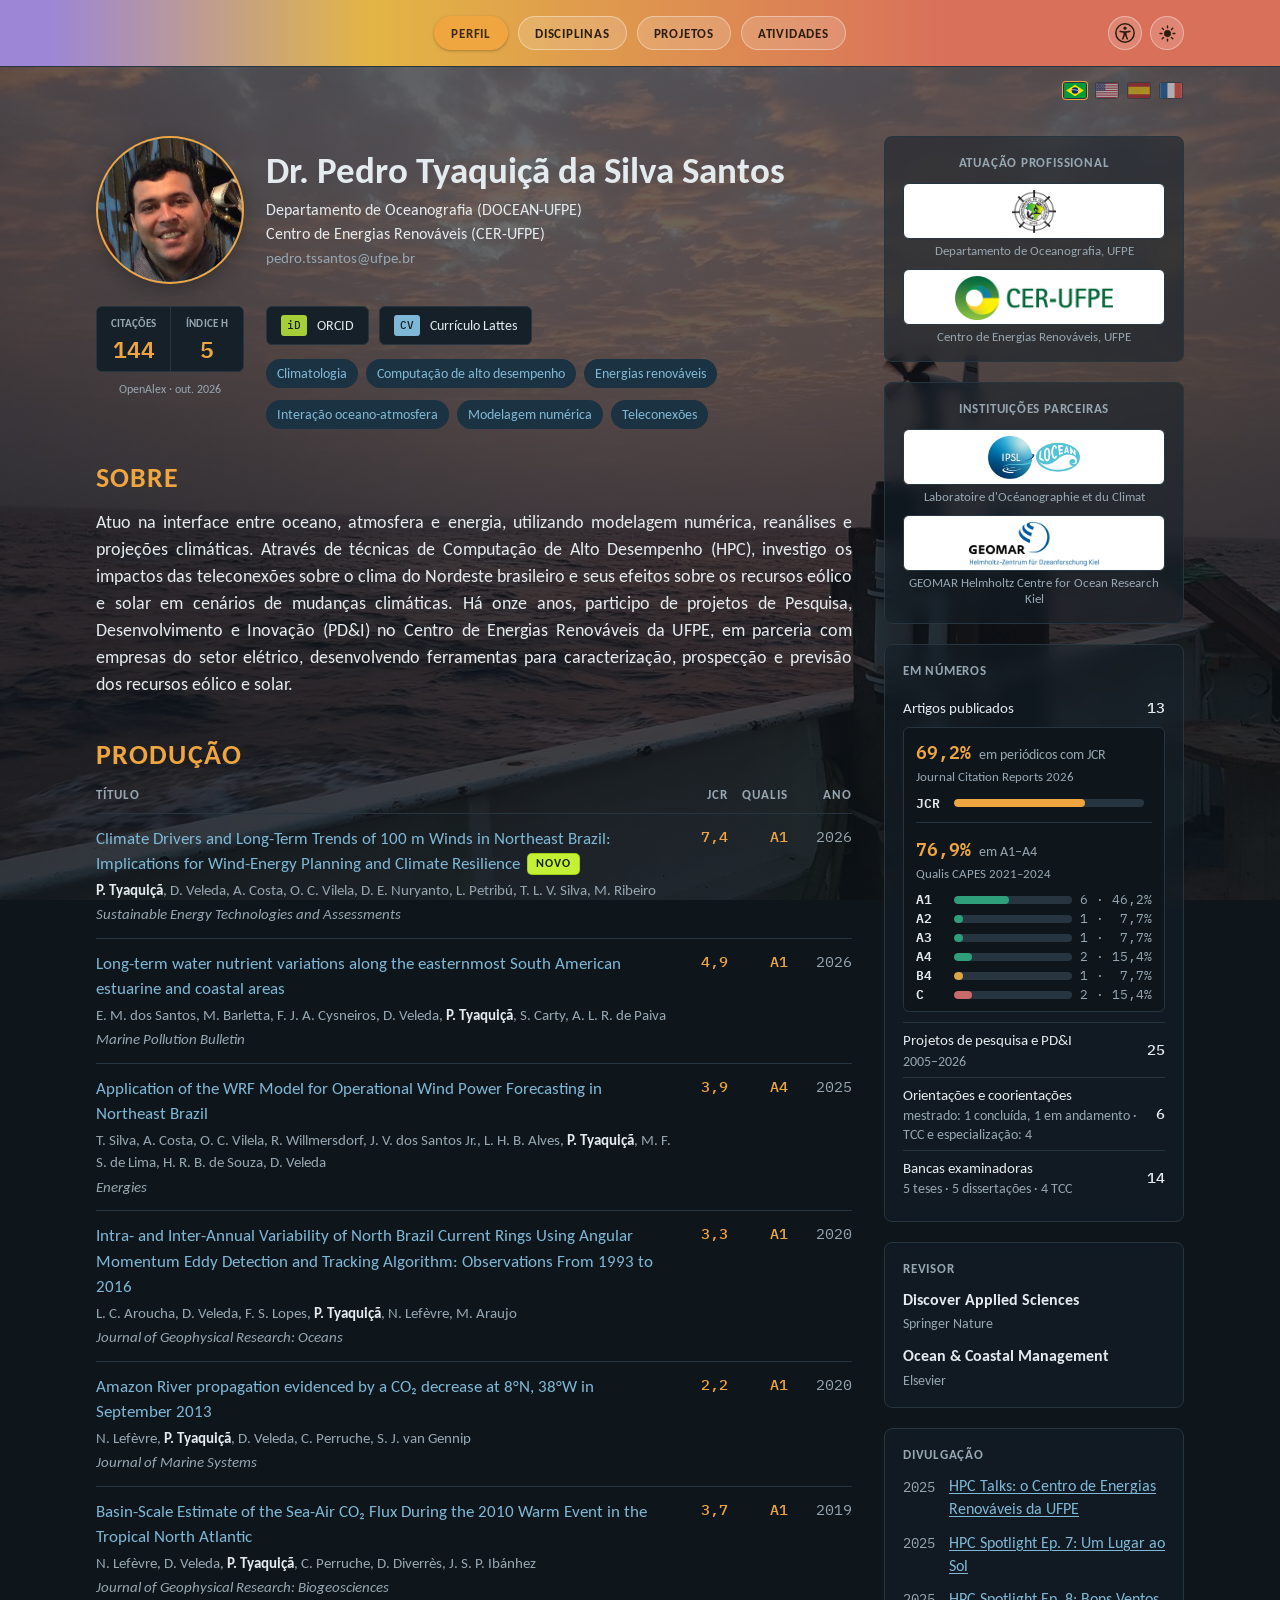
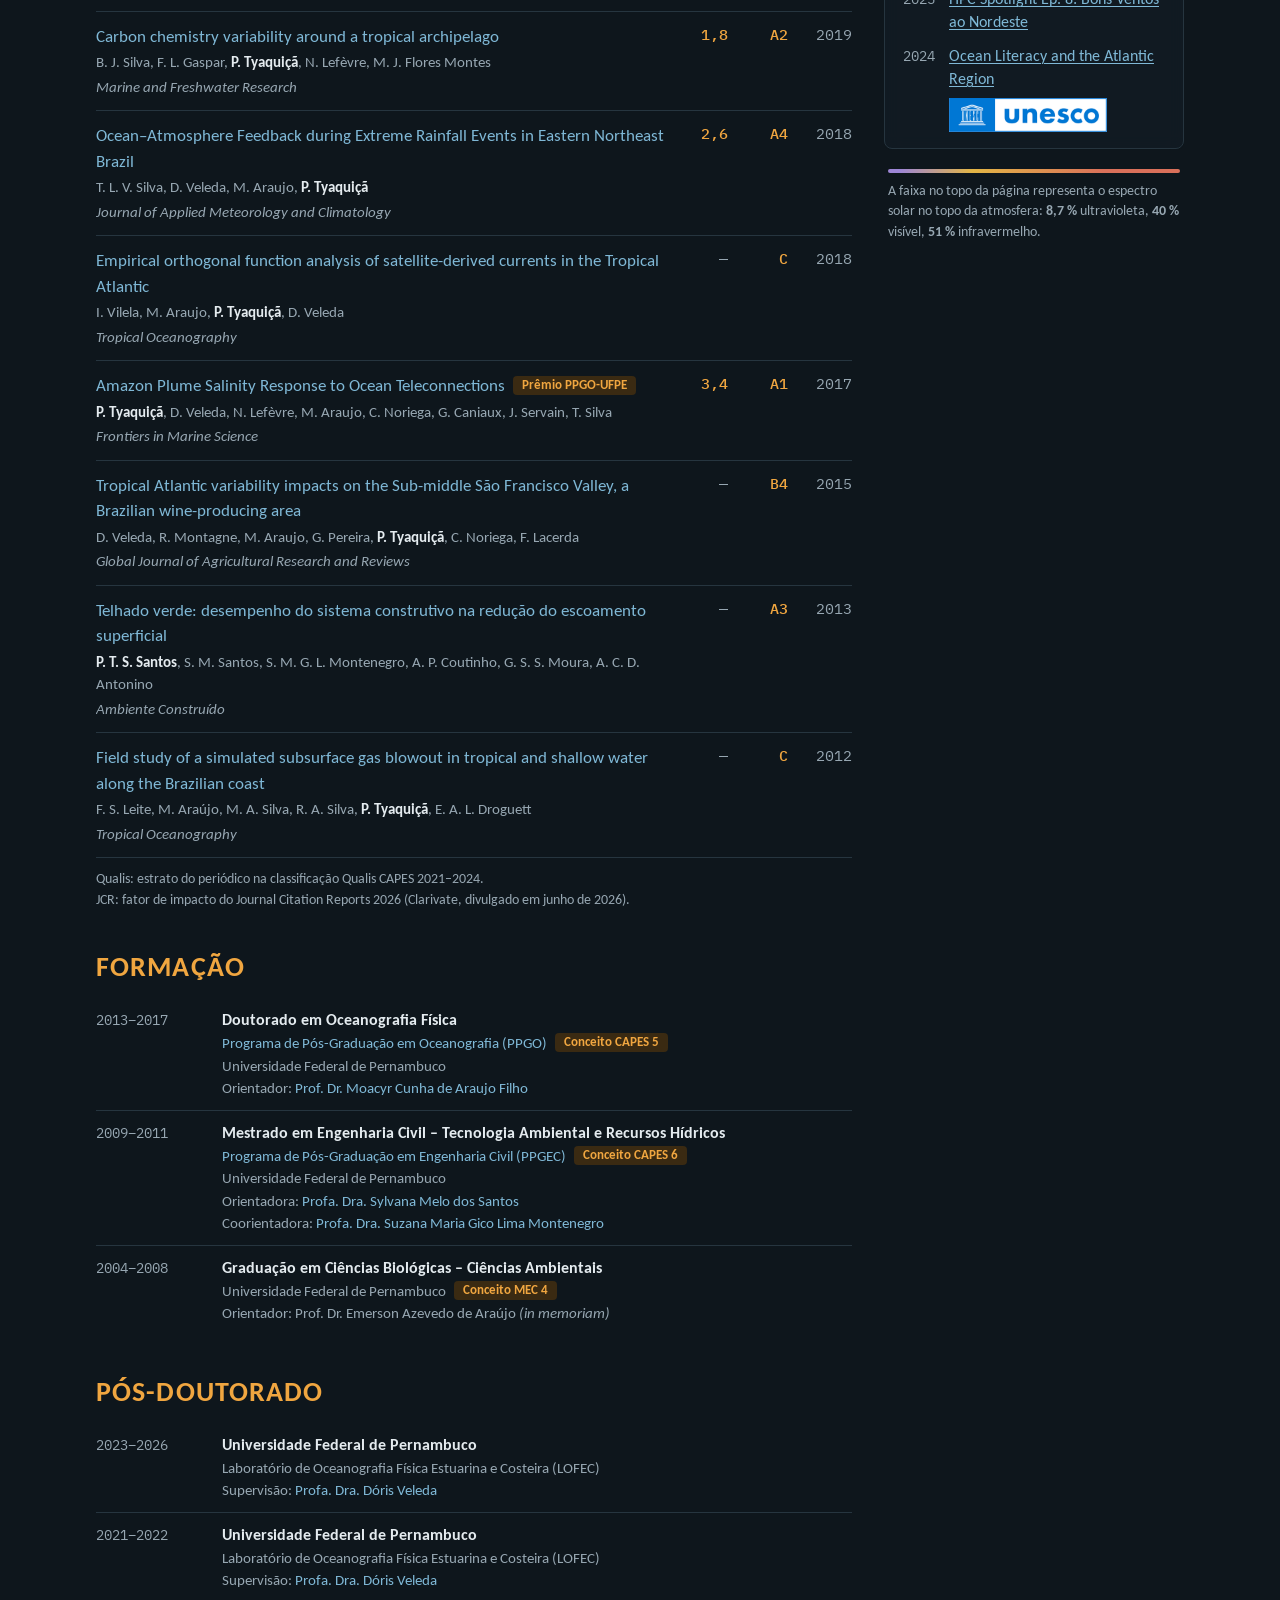
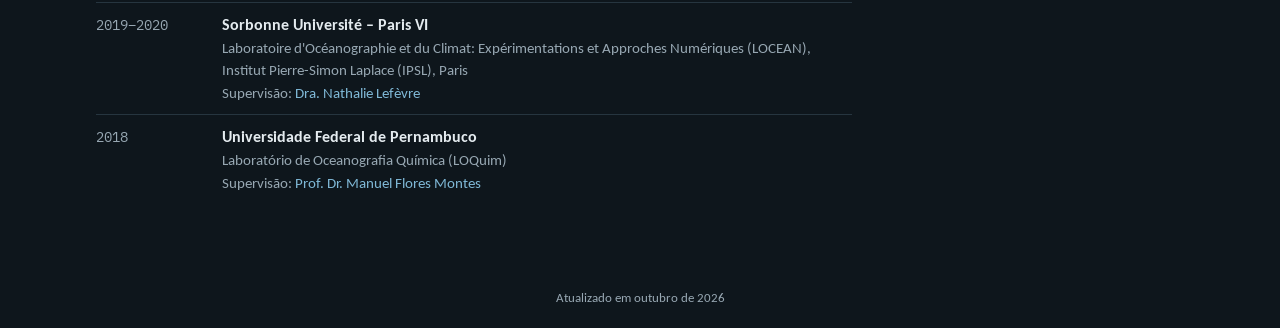
==== commit d59068e2: "Perfil: restaura os dois estágios pós-doutorais no LOFEC (2021–2022 e 2023–2026) Co-Authored-By: Cla" ====
--- a/index.html
+++ b/index.html
@@ -463,6 +463,8 @@
       <section>
         <h2 style="border:0;padding:0;margin:4px 0 10px;font-size:28px;text-transform:uppercase;letter-spacing:.04em;color:var(--sun)">Pós-doutorado</h2>
         <ul class="tl">
+          <li><div class="y">2023–2026</div><div><b>Universidade Federal de Pernambuco</b><span>Laboratório de Oceanografia Física Estuarina e Costeira (LOFEC)</span><span>Supervisão: <a class="sup" href="https://orcid.org/0000-0003-2103-5950" target="_blank" rel="noopener">Profa. Dra. Dóris Veleda</a></span></div></li>
+          <li><div class="y">2021–2022</div><div><b>Universidade Federal de Pernambuco</b><span>Laboratório de Oceanografia Física Estuarina e Costeira (LOFEC)</span><span>Supervisão: <a class="sup" href="https://orcid.org/0000-0003-2103-5950" target="_blank" rel="noopener">Profa. Dra. Dóris Veleda</a></span></div></li>
           <li><div class="y">2019–2020</div><div><b>Sorbonne Université – Paris VI</b><span>Laboratoire d'Océanographie et du Climat: Expérimentations et Approches Numériques (LOCEAN), Institut Pierre-Simon Laplace (IPSL), Paris</span><span>Supervisão: <a class="sup" href="https://orcid.org/0000-0002-1126-5528" target="_blank" rel="noopener">Dra. Nathalie Lefèvre</a></span></div></li>
           <li><div class="y">2018</div><div><b>Universidade Federal de Pernambuco</b><span>Laboratório de Oceanografia Química (LOQuim)</span><span>Supervisão: <a class="sup" href="https://orcid.org/0000-0002-8276-1780" target="_blank" rel="noopener">Prof. Dr. Manuel Flores Montes</a></span></div></li>
         </ul>
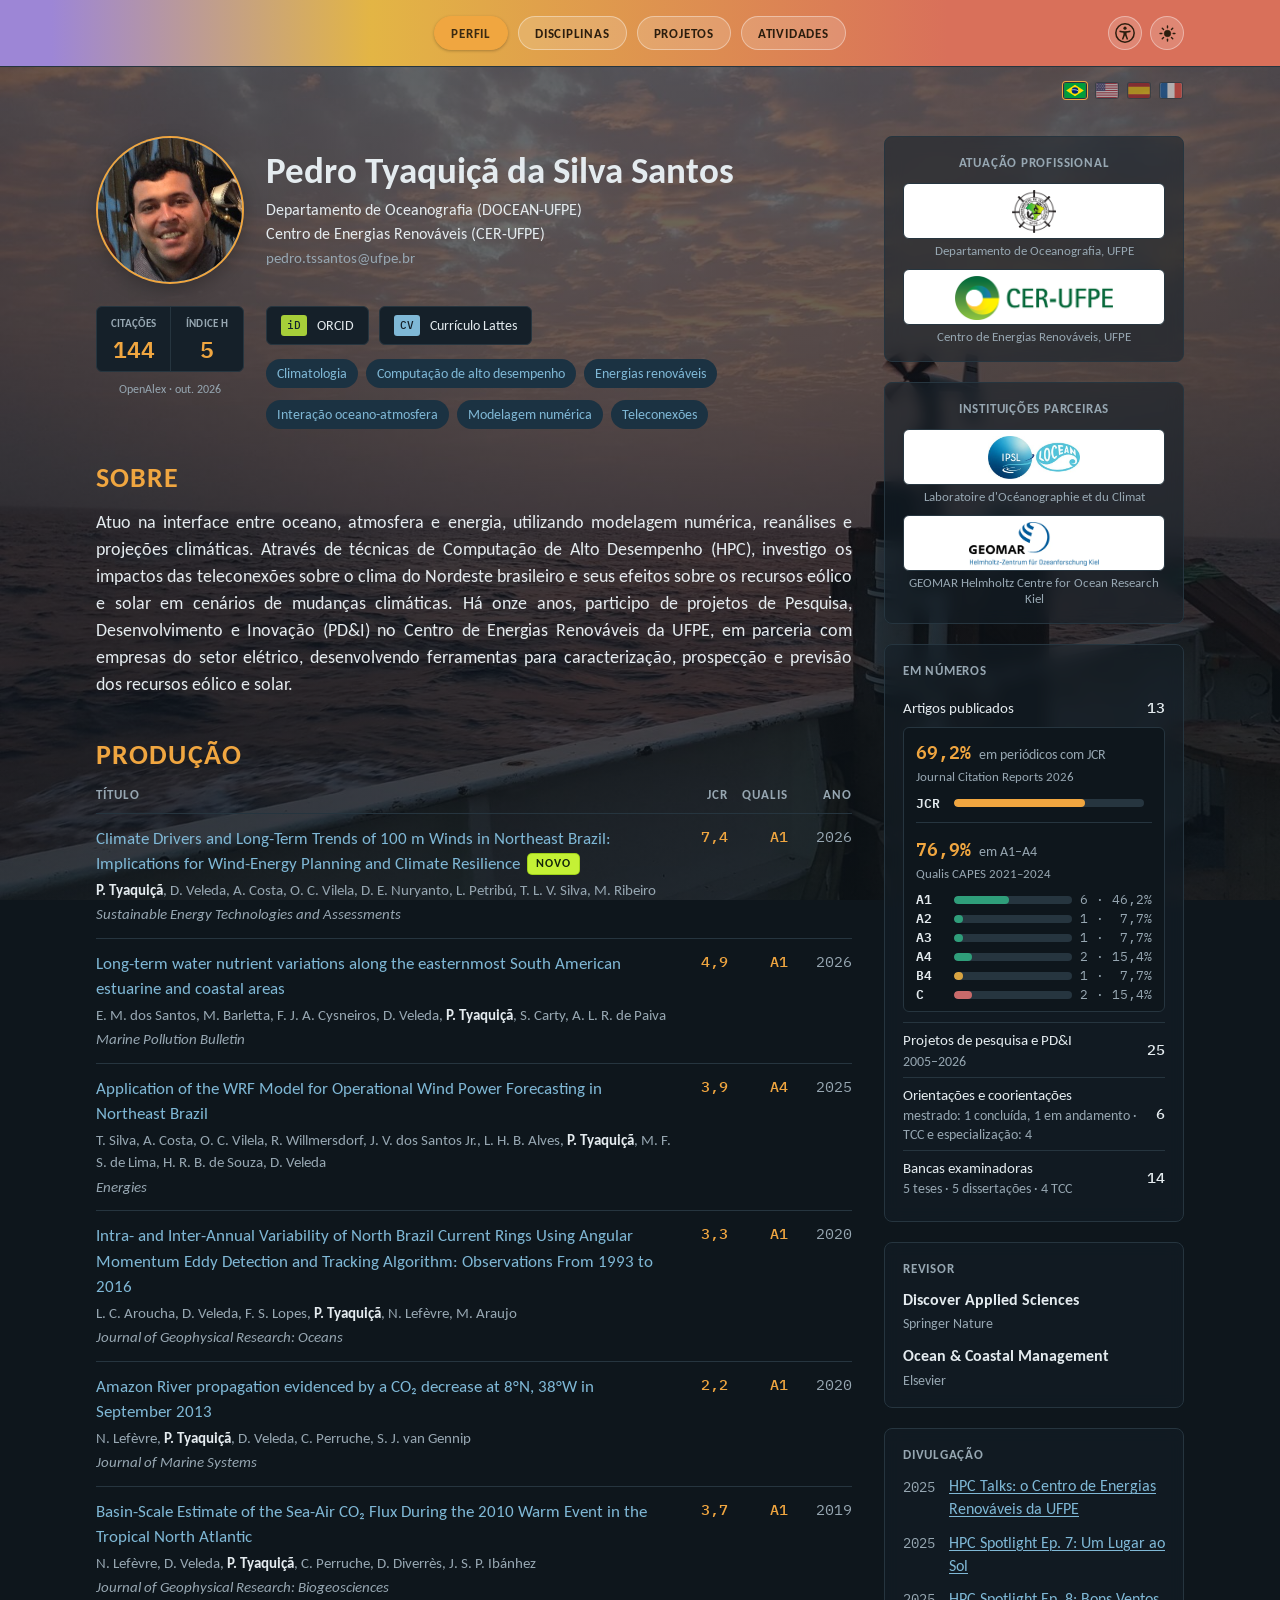
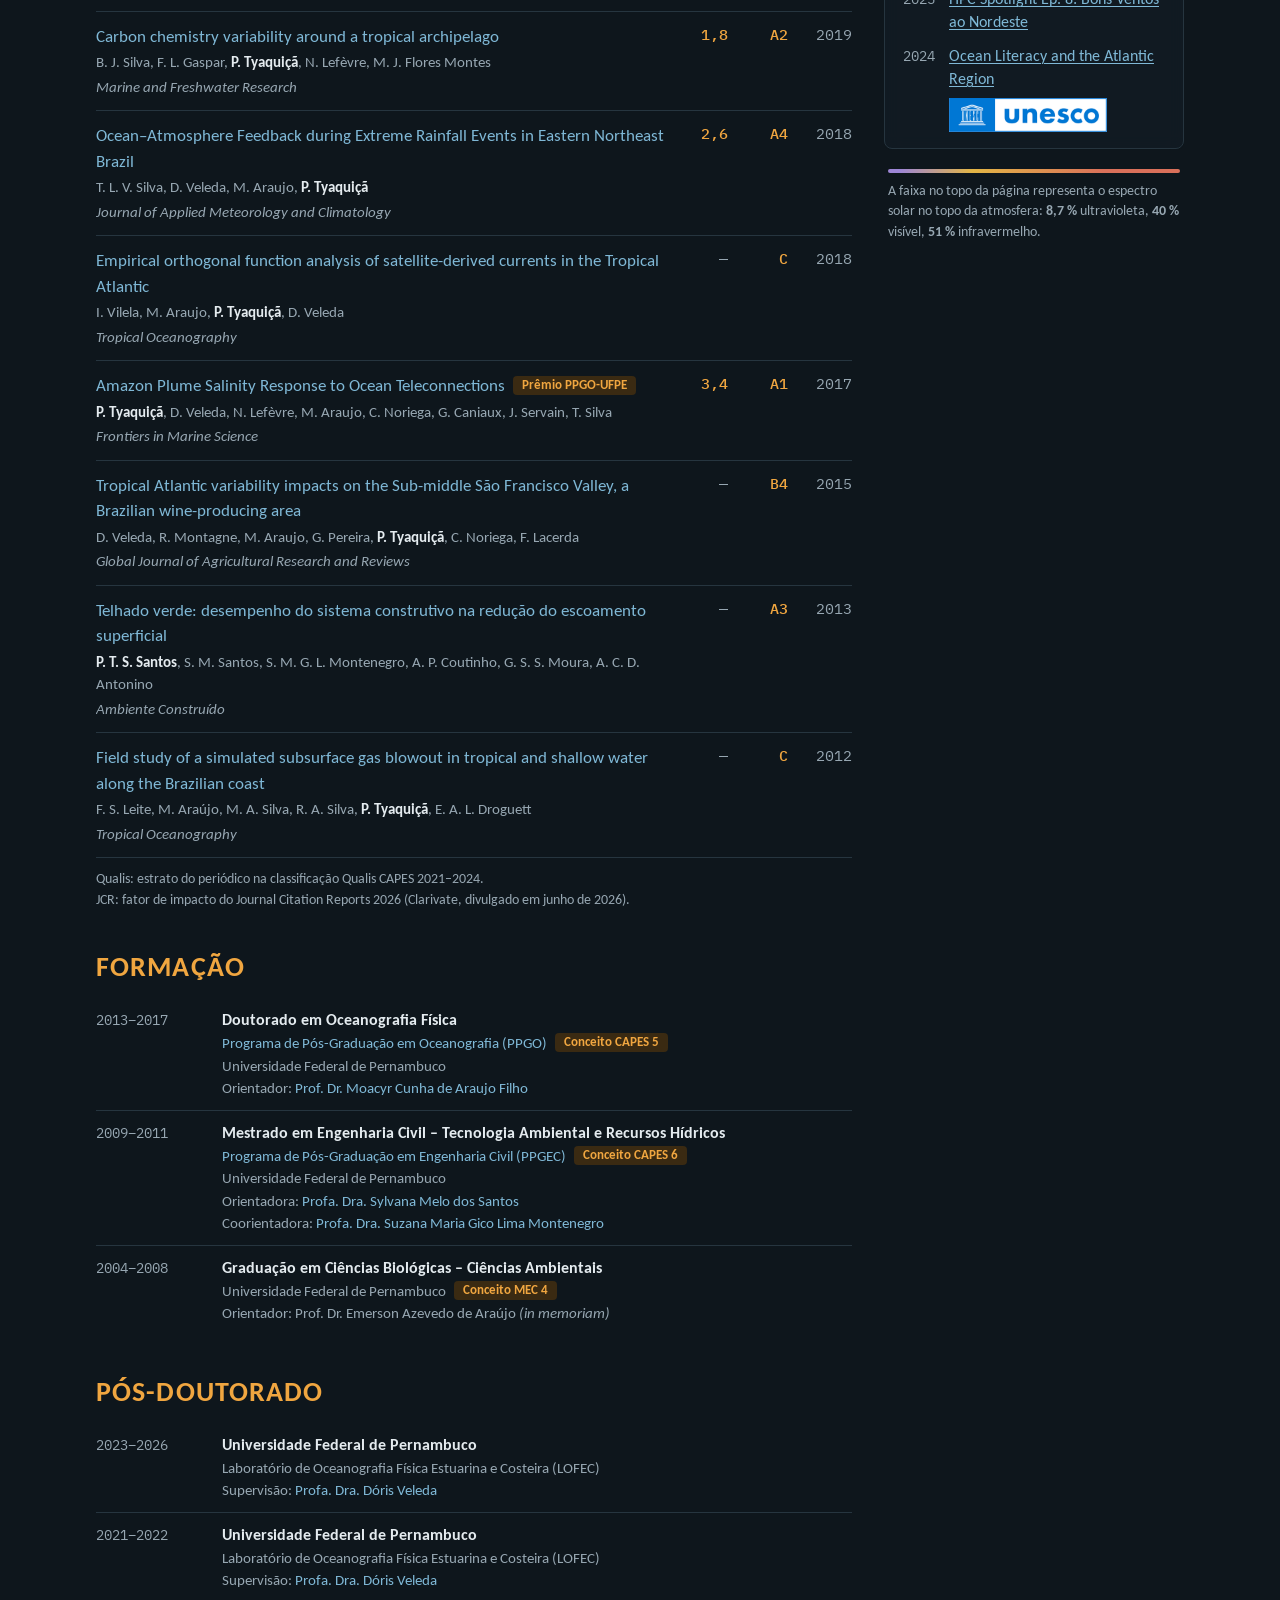
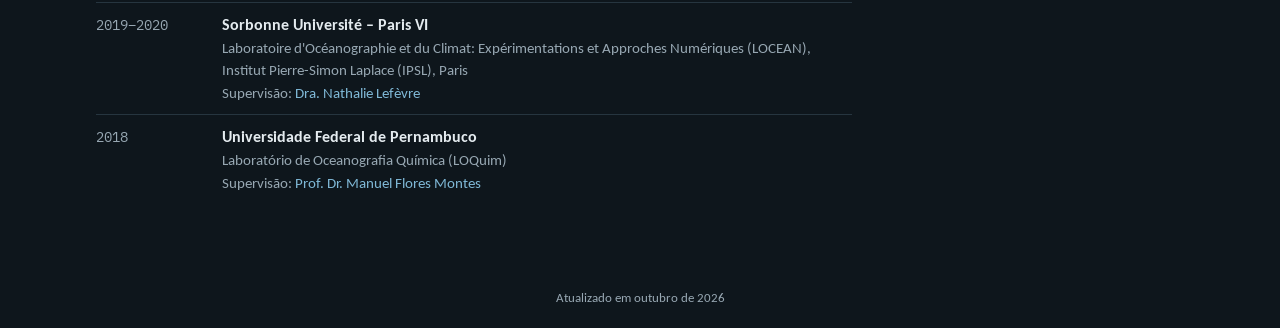
==== commit 774ab40a: "Perfil: remove o Dr. do nome Co-Authored-By: Claude Sonnet 5.5 <noreply@anthropic.com> Claude-Sessio" ====
--- a/index.html
+++ b/index.html
@@ -412,7 +412,7 @@
           </div>
           <div class="head-txt">
             <div class="head-name">
-            <h1>Dr. Pedro Tyaquiçã da Silva Santos</h1>
+            <h1>Pedro Tyaquiçã da Silva Santos</h1>
             <div class="aff">Departamento de Oceanografia (DOCEAN-UFPE)<br>Centro de Energias Renováveis (CER-UFPE)</div>
             <div class="verif">pedro.tssantos@ufpe.br</div>
             </div>
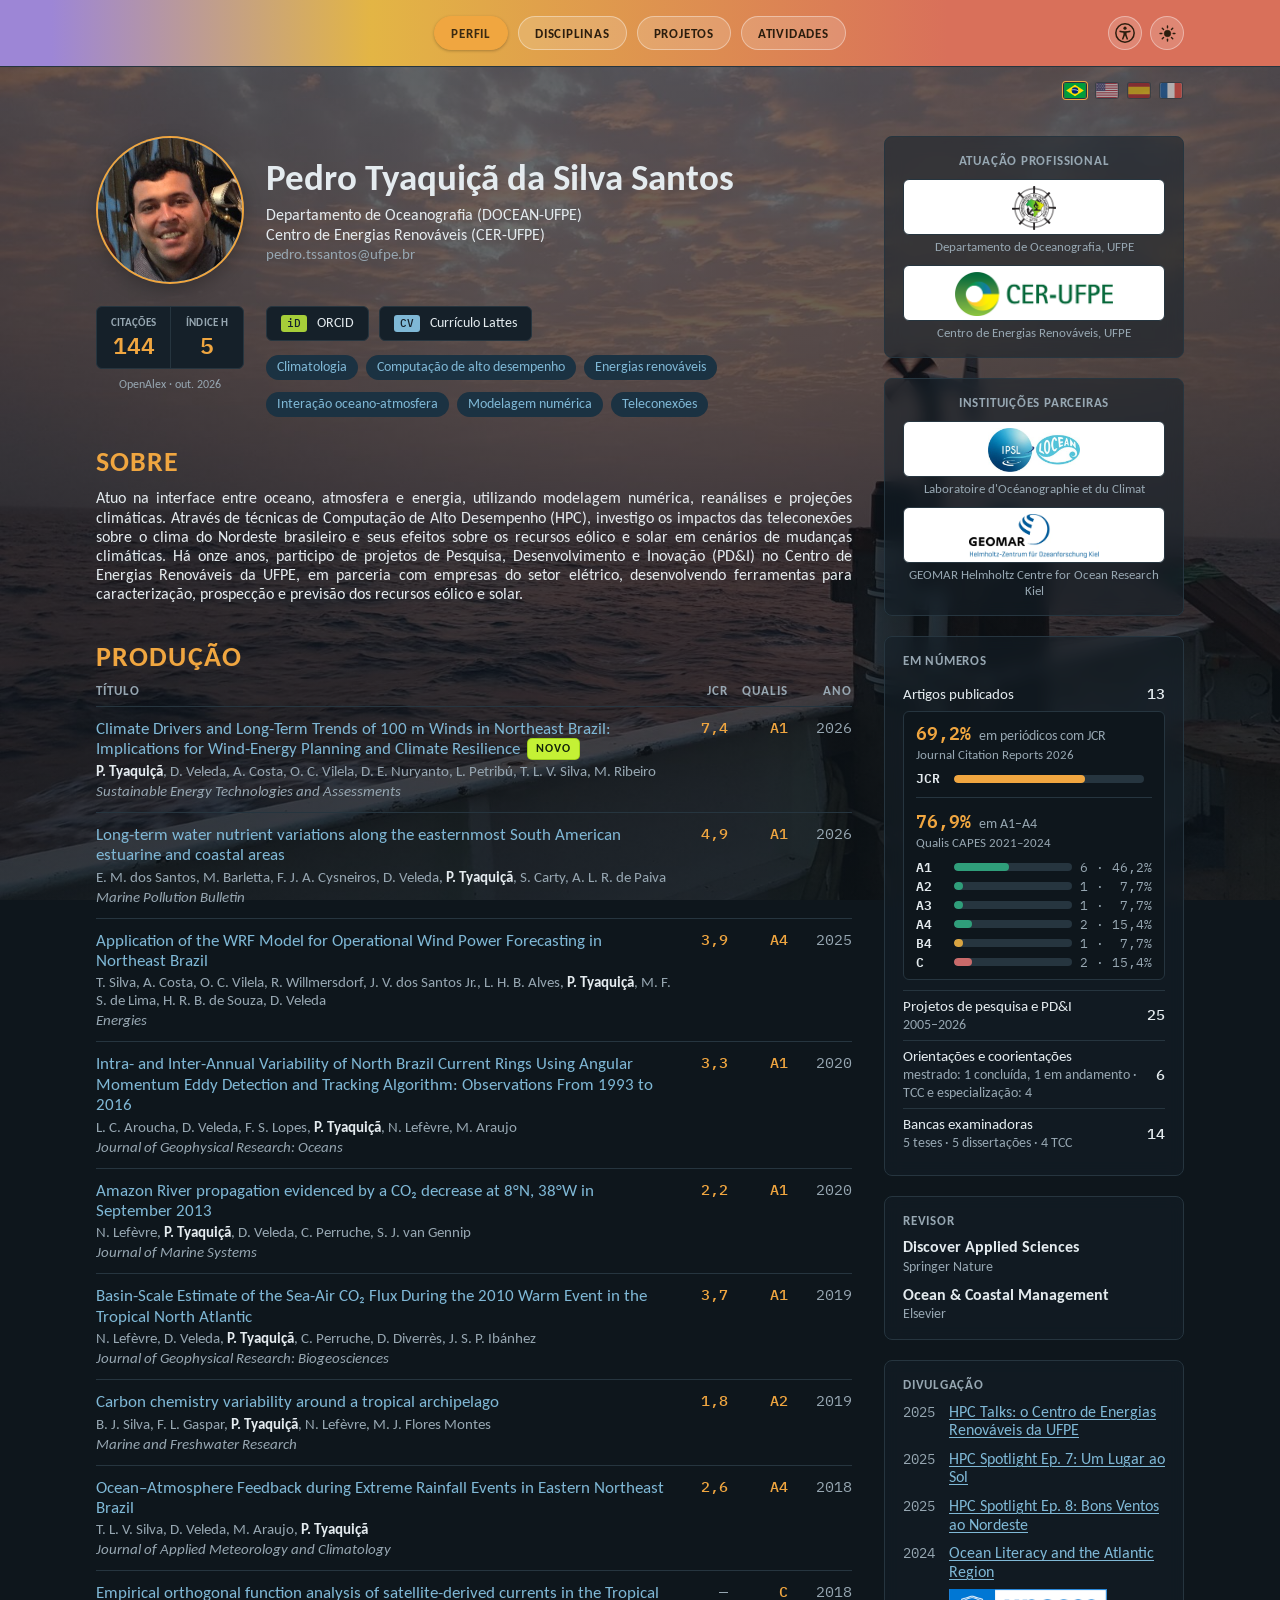
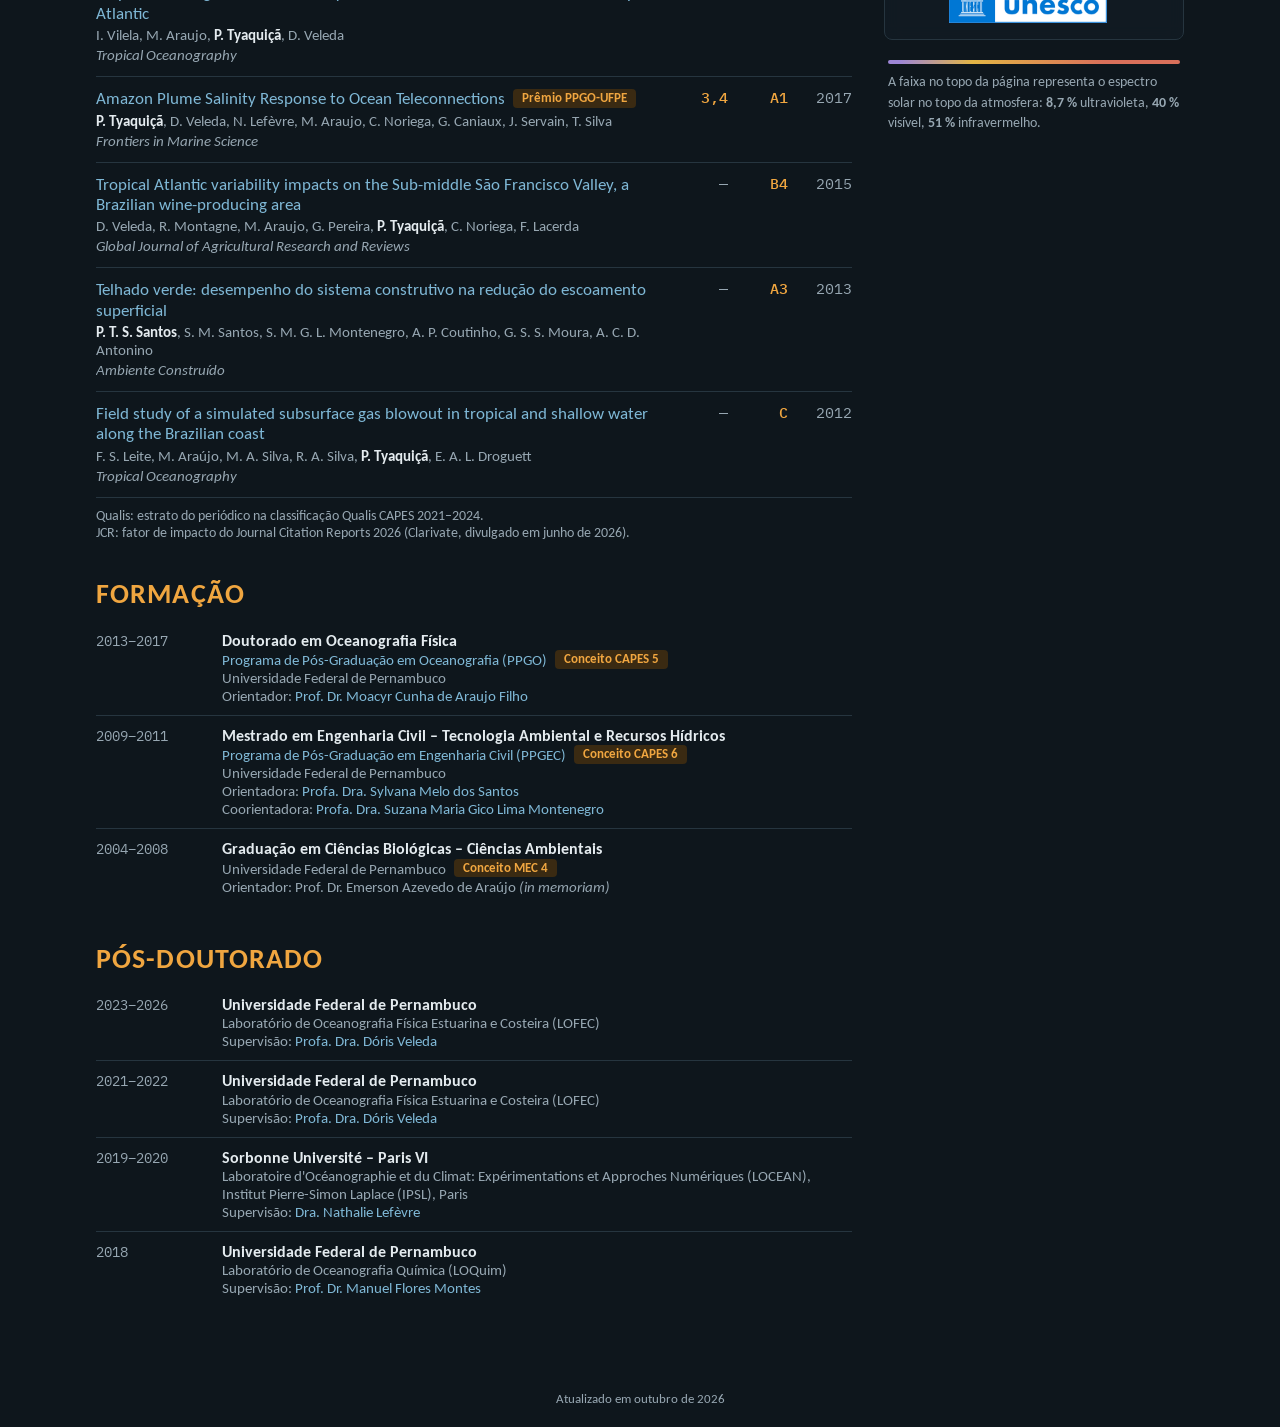
==== commit 451bdef3: "Texto: 16 px com entrelinha 1,2" ====
--- a/index.html
+++ b/index.html
@@ -29,7 +29,7 @@
   --uv:#9d86d6; --vis:#e3b545; --ir:#d9705a; color-scheme:dark}
 
 *{box-sizing:border-box}
-body{background:var(--bg);color:var(--ink);font-family:var(--f-body);font-size:16px;line-height:1.5}
+body{background:var(--bg);color:var(--ink);font-family:var(--f-body);font-size:16px;line-height:1.2}
 /* plano de fundo: foto do anemômetro ao entardecer (Thalassa), sob véu da cor de fundo para manter a leitura */
 html::before{content:"";position:fixed;inset:0;z-index:-1;pointer-events:none;background:linear-gradient(color-mix(in srgb,var(--bg) 58%,transparent),color-mix(in srgb,var(--bg) 72%,transparent)),url(imagens/pirata-fr29/10-vento.jpg) center/cover no-repeat}
 :root[data-contrast="high"]::before{display:none}
@@ -106,7 +106,7 @@
 @media (max-width:520px){.head{grid-template-columns:1fr;row-gap:16px}.avatar,.head-name,.cites-col,.head-links{grid-column:1;grid-row:auto}.avatar{order:1}.head-name{order:2}.cites-col{order:3}.head-links{order:4}.cites-col{justify-items:start;width:180px}.avatar{flex-basis:104px;width:104px;height:104px;font-size:30px;justify-self:start}.head h1{font-size:26.5px}}
 
 .about{max-width:none}
-.about p{margin:0 0 12px;font-size:18px;line-height:1.5;text-align:justify;hyphens:auto;-webkit-hyphens:auto}
+.about p{margin:0 0 12px;font-size:16px;line-height:1.2;text-align:justify;hyphens:auto;-webkit-hyphens:auto}
 
 /* publicações */
 .pubs{width:100%;border-collapse:collapse}
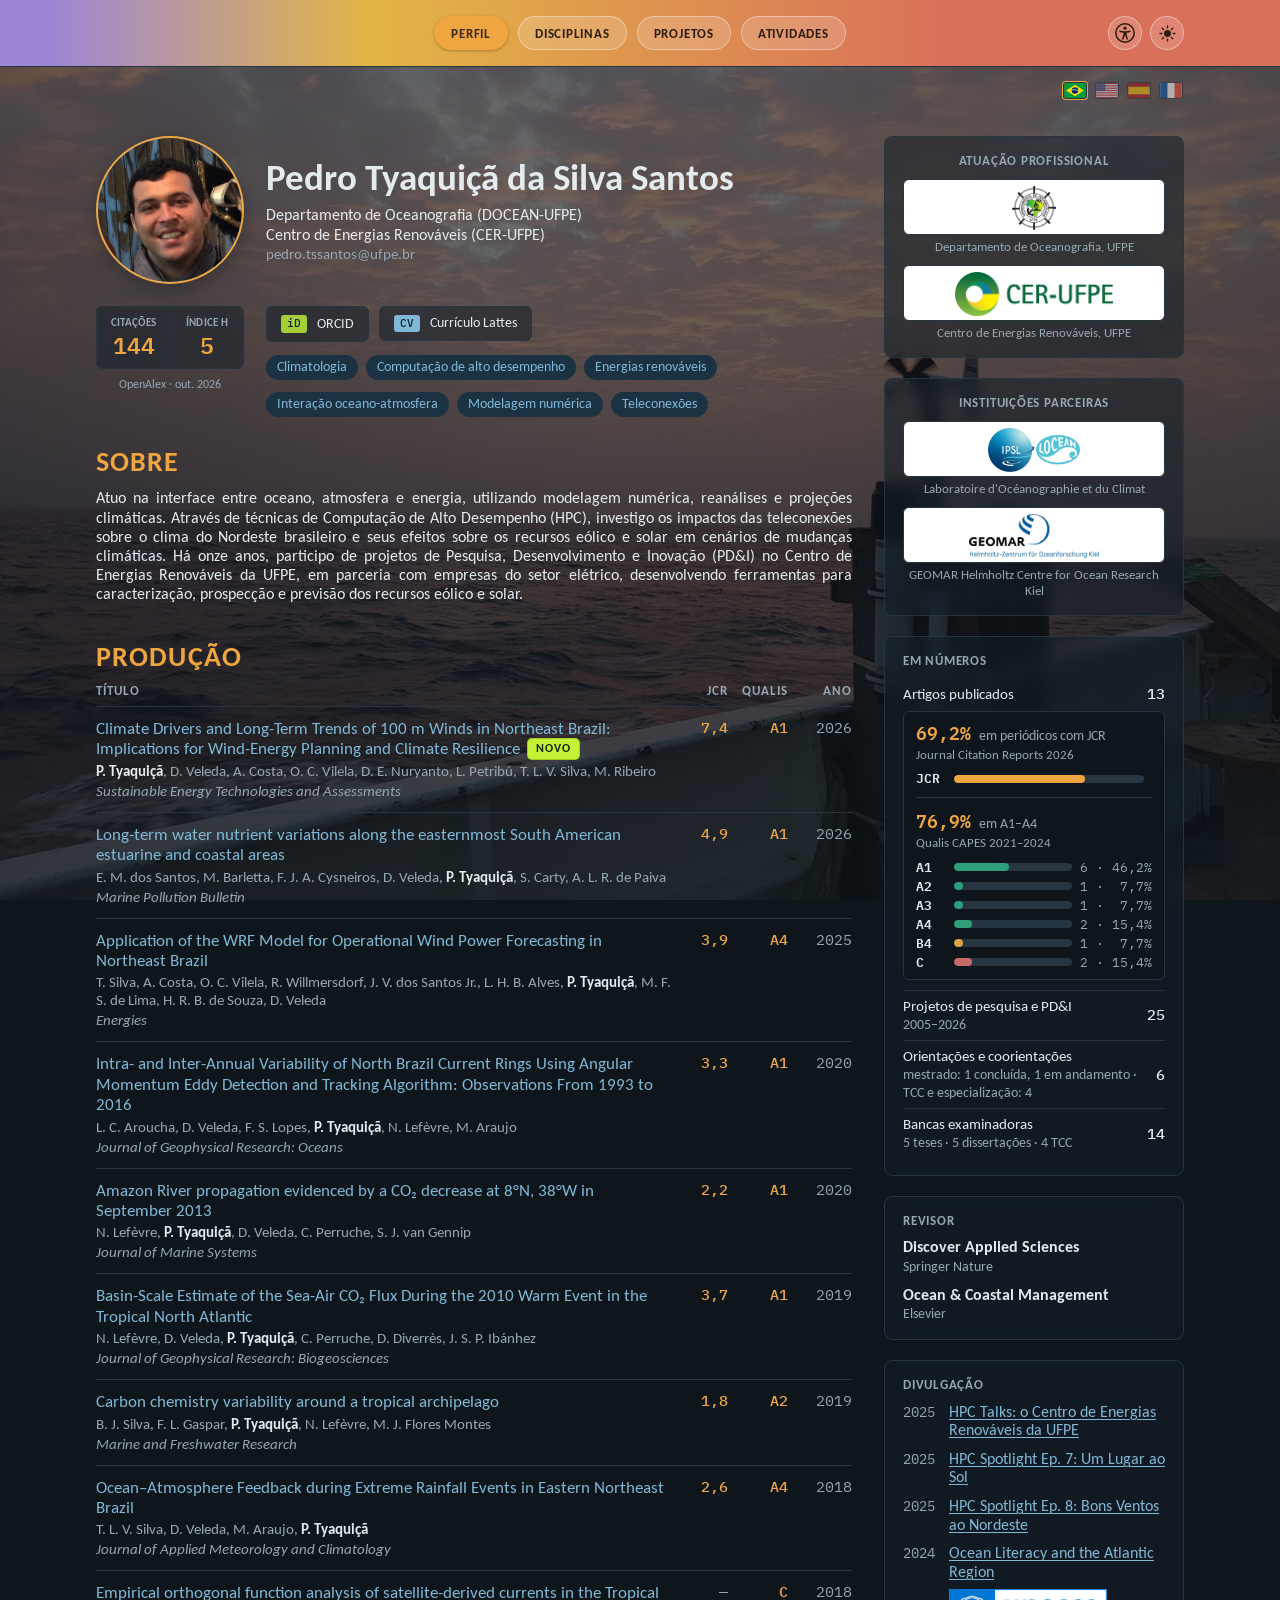
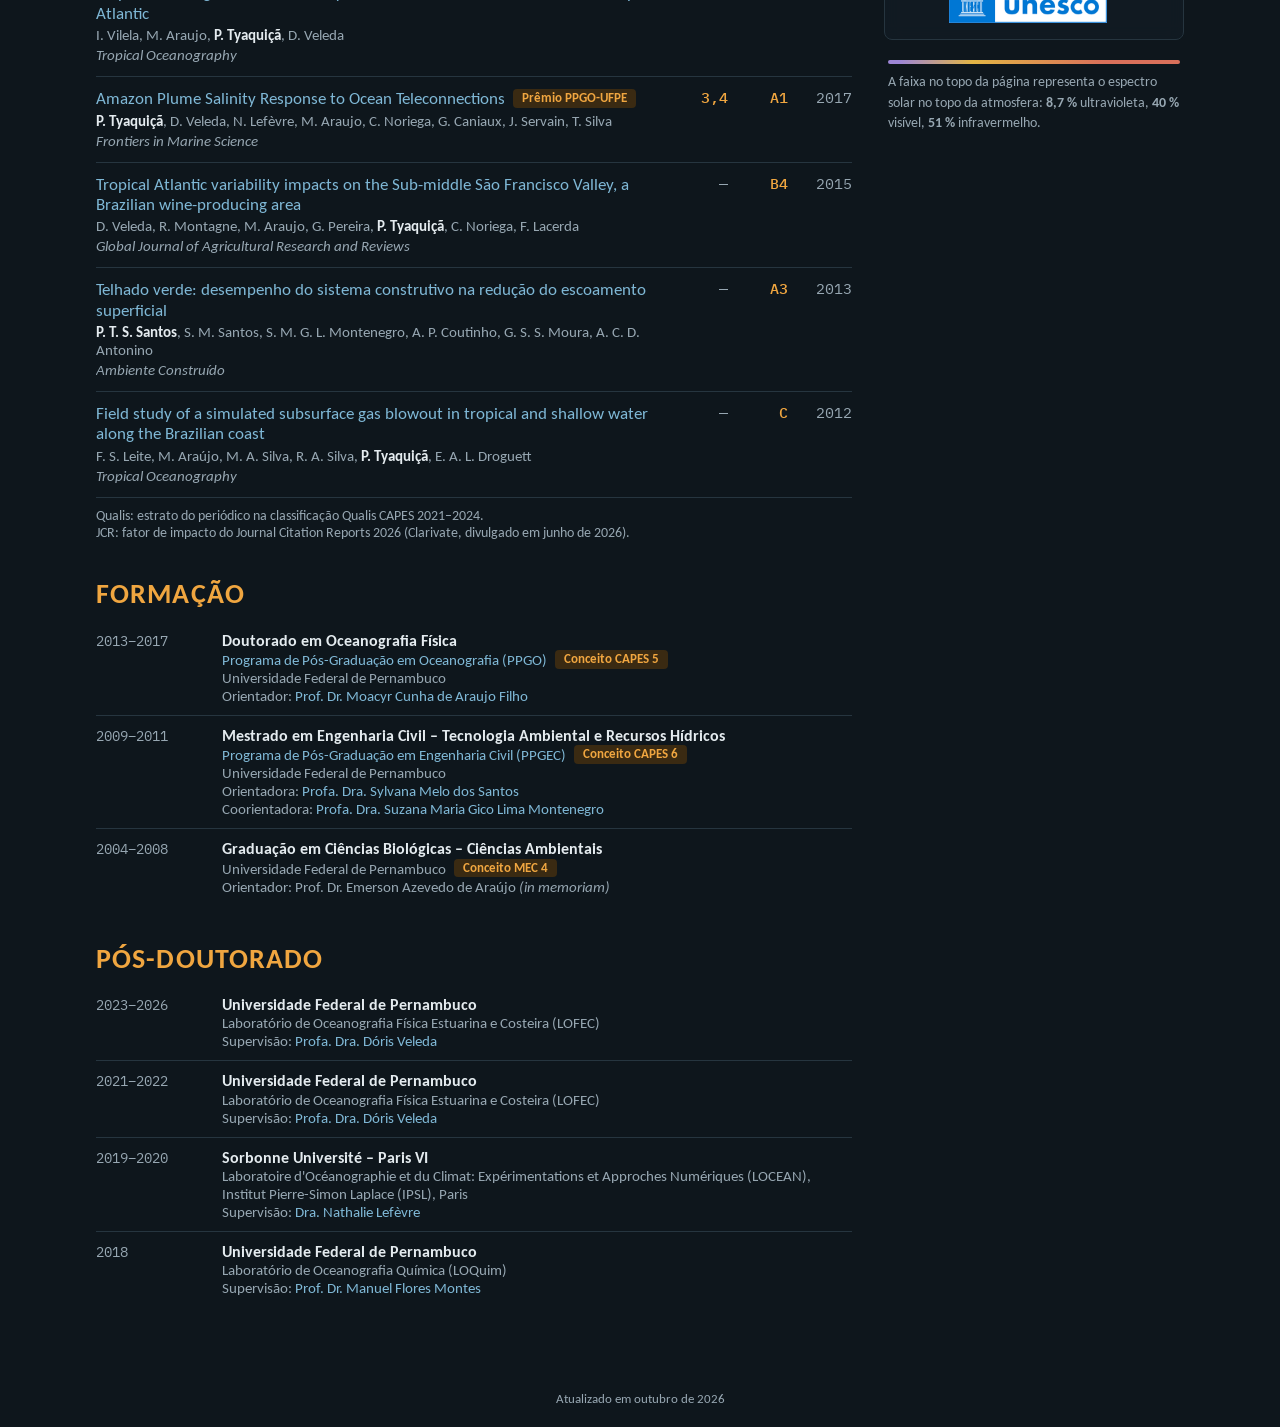
==== commit 4f0c36b3: "Citações, ORCID e Lattes translúcidos" ====
--- a/index.html
+++ b/index.html
@@ -138,6 +138,8 @@
 aside .box{background:color-mix(in srgb,var(--surface) 55%,transparent);-webkit-backdrop-filter:blur(8px);backdrop-filter:blur(8px)}
 :root[data-contrast="high"] aside .box{background:var(--surface);-webkit-backdrop-filter:none;backdrop-filter:none}
 main .course,main .plan,main .pstats div,main .plan-nav button{background:color-mix(in srgb,var(--surface) 55%,transparent);-webkit-backdrop-filter:blur(8px);backdrop-filter:blur(8px)}
+main .cites,main .idbtn{background:color-mix(in srgb,var(--surface) 55%,transparent);-webkit-backdrop-filter:blur(8px);backdrop-filter:blur(8px)}
+:root[data-contrast="high"] main .cites,:root[data-contrast="high"] main .idbtn{background:var(--surface);-webkit-backdrop-filter:none;backdrop-filter:none}
 main .plan-nav button[aria-pressed="true"],main .plan-nav button[aria-selected="true"],main .plan-nav button.on,main .plan-nav button.active{background:color-mix(in srgb,var(--surface) 80%,transparent)}
 :root[data-contrast="high"] main .course,:root[data-contrast="high"] main .plan,:root[data-contrast="high"] main .pstats div,:root[data-contrast="high"] main .plan-nav button{background:var(--surface);-webkit-backdrop-filter:none;backdrop-filter:none}
 .box h3{font-family:var(--f-body);font-size:13px;letter-spacing:.06em;text-transform:uppercase;color:var(--muted);font-weight:600;margin-bottom:10px}
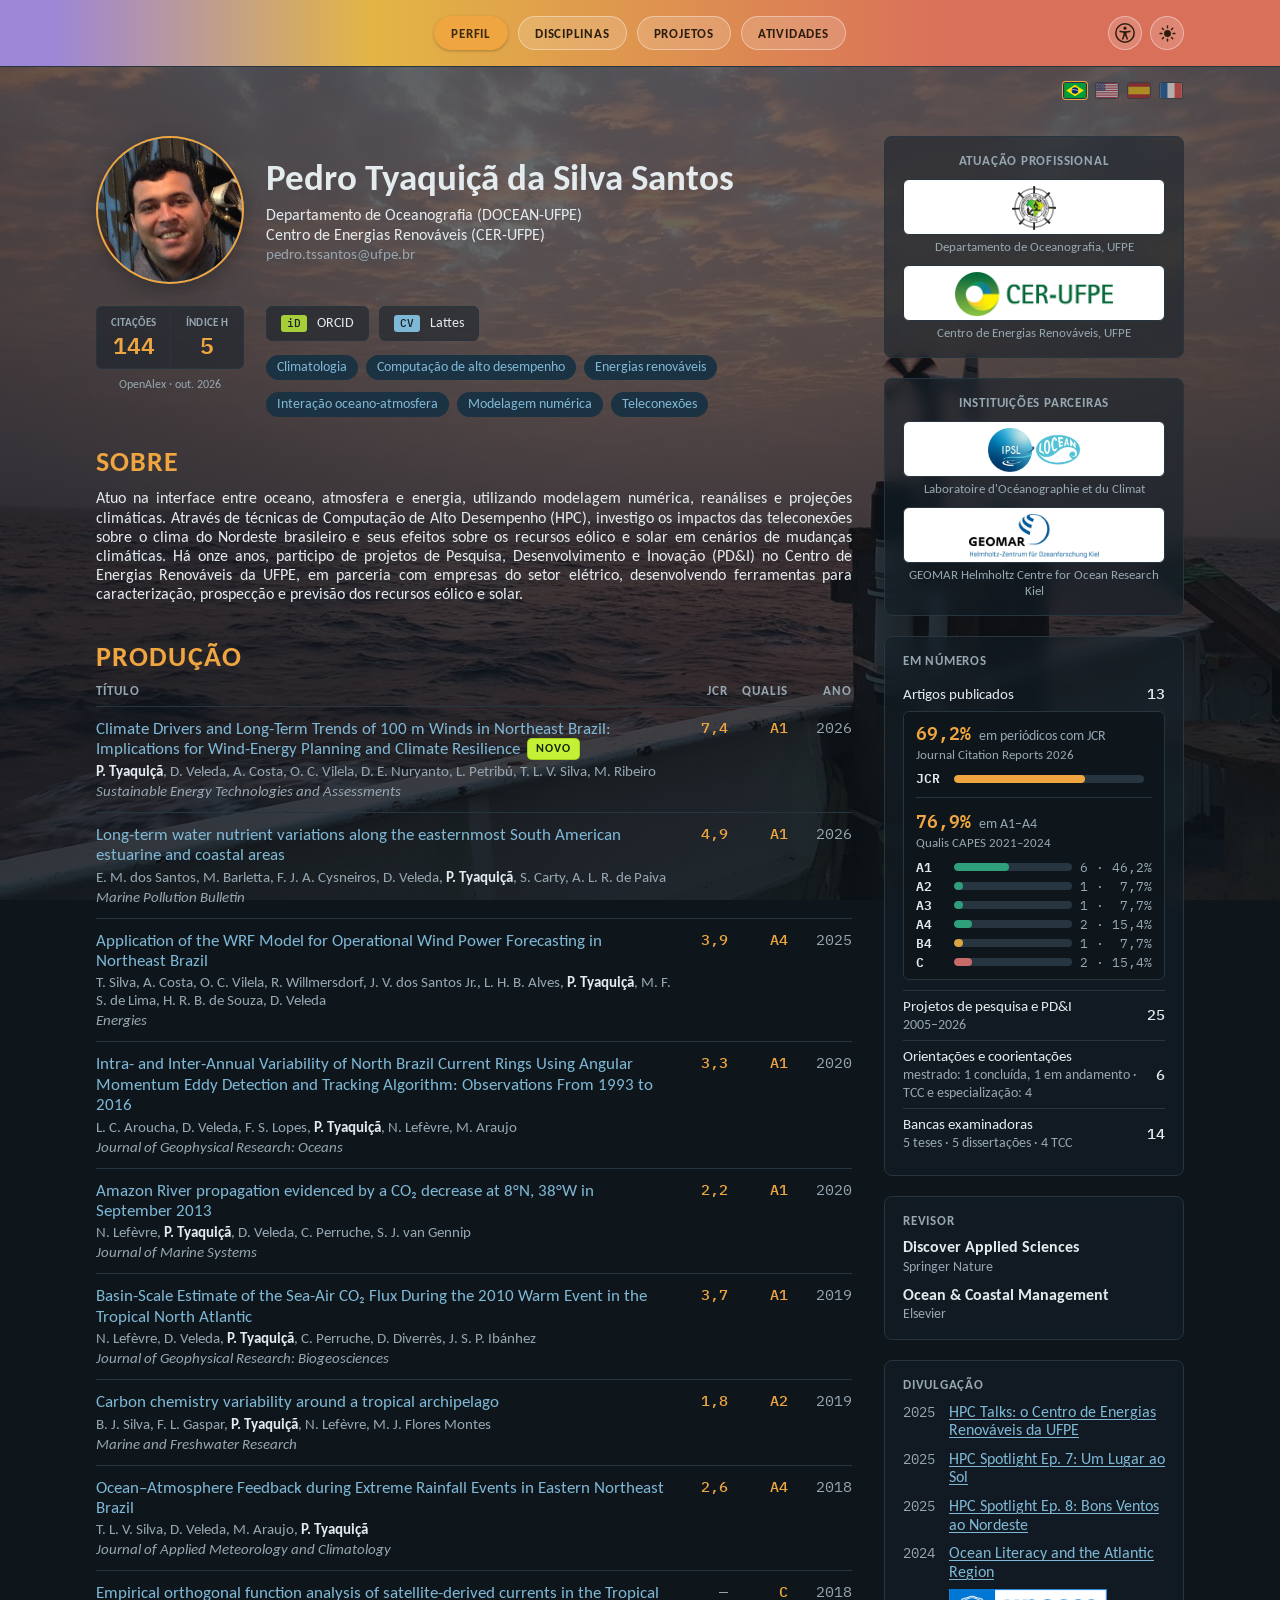
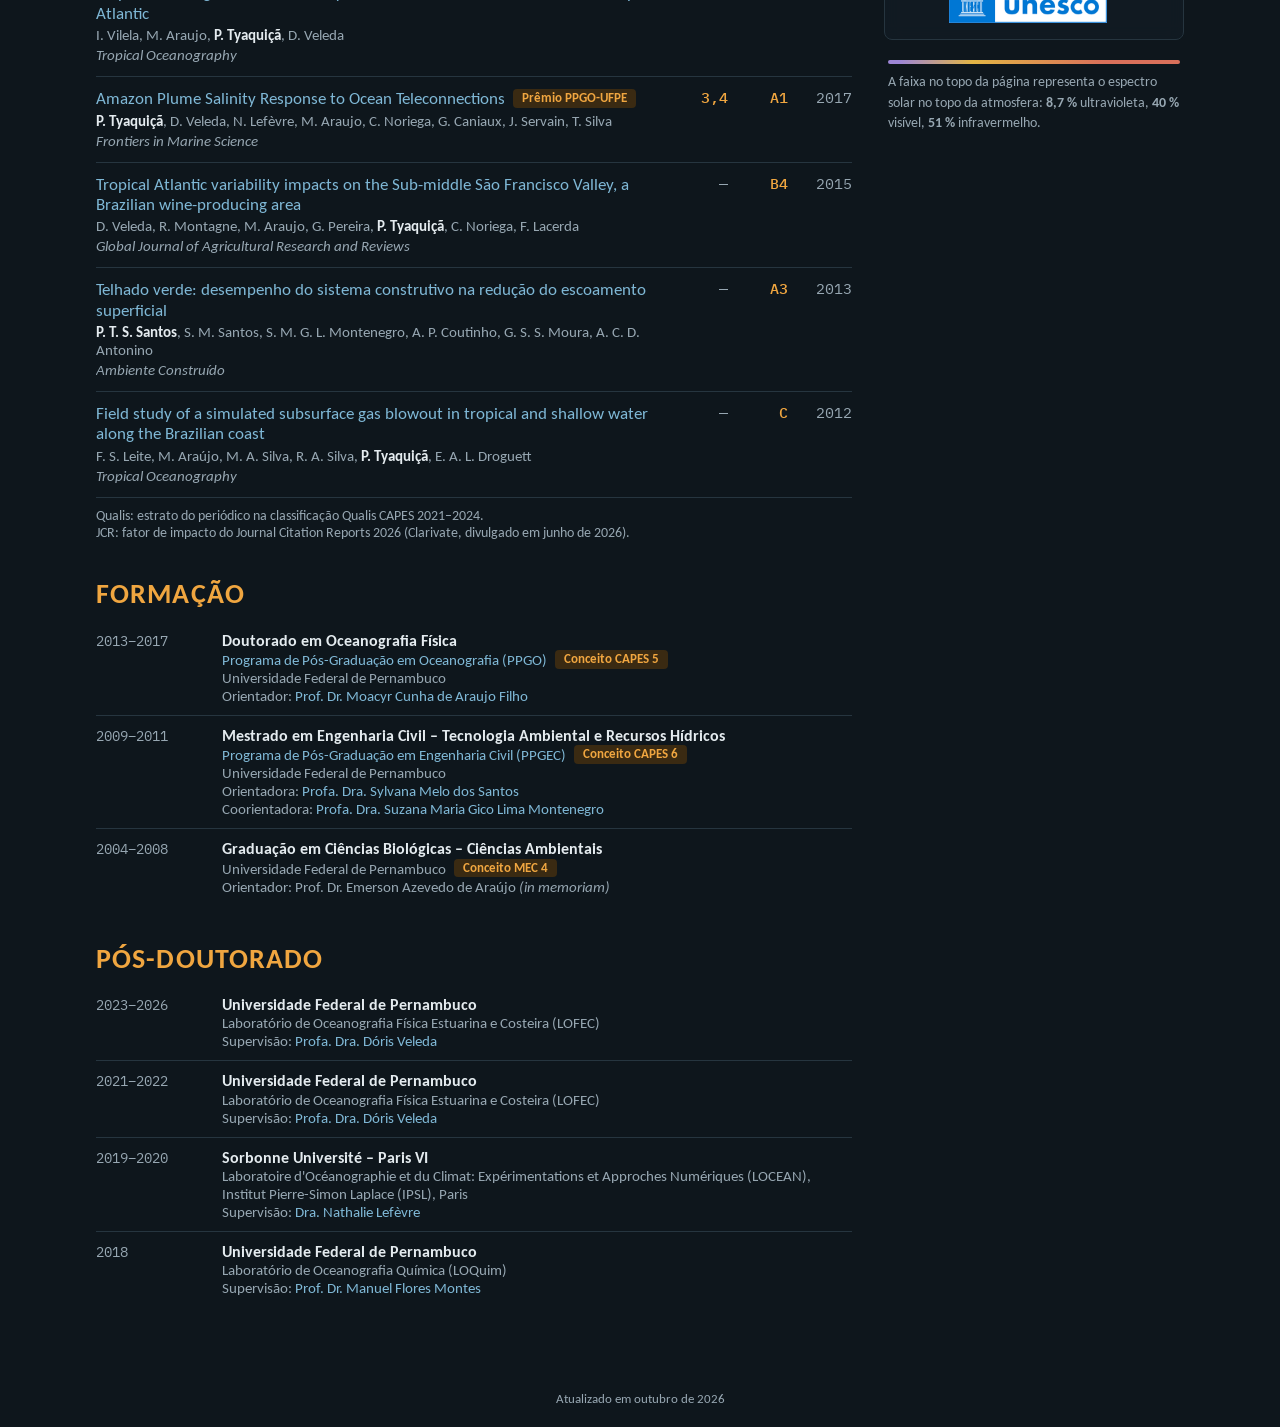
==== commit 78c2b2f8: "Botão: Lattes" ====
--- a/index.html
+++ b/index.html
@@ -421,7 +421,7 @@
             <div class="head-links">
             <div class="ids">
               <a class="idbtn" href="https://orcid.org/0000-0002-7014-542X" target="_blank" rel="noopener"><span class="tag orcid">iD</span>ORCID</a>
-              <a class="idbtn" href="http://lattes.cnpq.br/4388204367134405" target="_blank" rel="noopener"><span class="tag">CV</span>Currículo Lattes</a>
+              <a class="idbtn" href="http://lattes.cnpq.br/4388204367134405" target="_blank" rel="noopener"><span class="tag">CV</span>Lattes</a>
             </div>
             <div class="chips" aria-label="Áreas de pesquisa">
               <a class="chip" href="https://en.wikipedia.org/wiki/Climatology" target="_blank" rel="noopener" title="Wikipedia (em inglês)">Climatologia</a>
